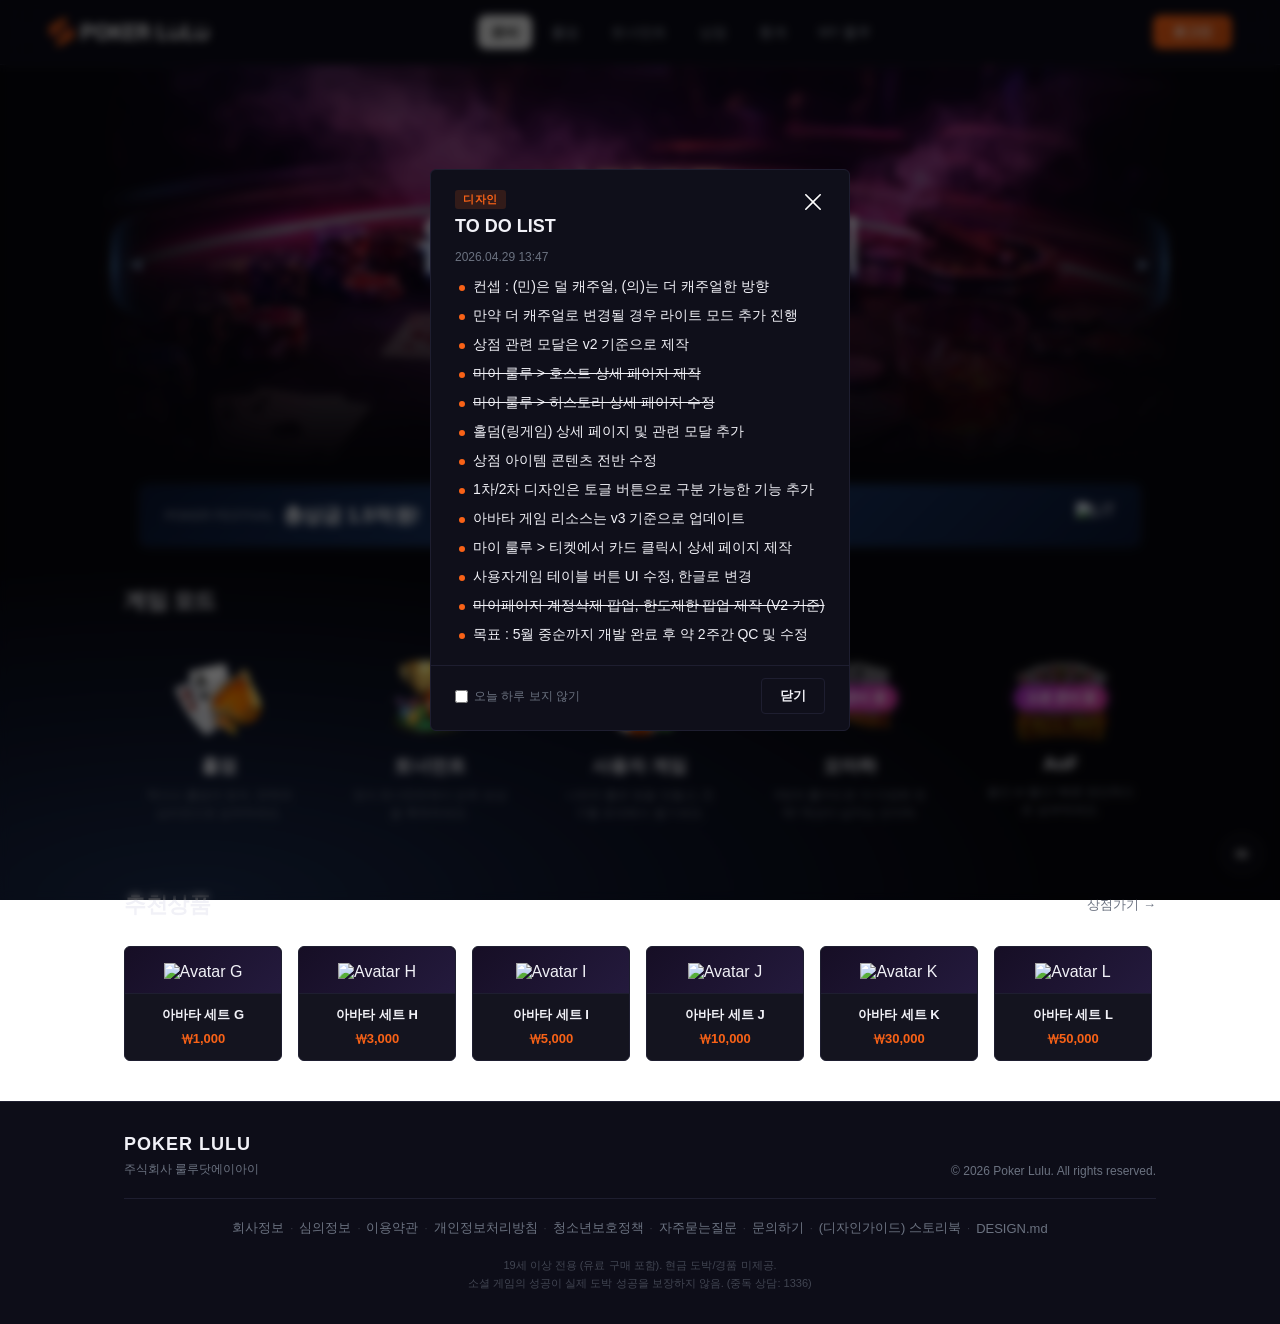
==== index.html @ 85ecb9eb "History detail page (per-tournament stats + bounty section) - New page-tn-history-detail: summary (n" ====
<!DOCTYPE html>
<html lang="ko">
<head>
<meta charset="UTF-8">
<meta name="viewport" content="width=device-width, initial-scale=1.0, maximum-scale=1.0, minimum-scale=1.0, user-scalable=no, viewport-fit=cover">
<title>POKER LULU - Play Poker with Friends</title>
<meta name="description" content="친구들과 함께하는 온라인 포커 게임 POKER LULU. 토너먼트, 링게임, 프라이빗 룸까지 다양한 포커를 즐기세요.">
<meta name="keywords" content="포커, 온라인포커, 텍사스홀덤, 토너먼트, POKER LULU, 포커룰루">
<meta property="og:type" content="website">
<meta property="og:title" content="POKER LULU - Play Poker with Friends">
<meta property="og:description" content="친구들과 함께하는 온라인 포커 게임. 토너먼트, 링게임, 프라이빗 룸까지 다양한 포커를 즐기세요.">
<meta property="og:image" content="images/og_image.png">
<meta property="og:locale" content="ko_KR">
<meta name="twitter:card" content="summary_large_image">
<meta name="twitter:title" content="POKER LULU - Play Poker with Friends">
<meta name="twitter:description" content="친구들과 함께하는 온라인 포커 게임. 토너먼트, 링게임, 프라이빗 룸까지.">
<meta name="twitter:image" content="images/og_image.png">
<link rel="icon" type="image/svg+xml" href="images/login_icon.svg">
<link rel="stylesheet" href="https://cdn.jsdelivr.net/gh/orioncactus/pretendard@v1.3.9/dist/web/variable/pretendardvariable-dynamic-subset.min.css">
<link rel="stylesheet" href="style.css?v=17">
</head>
<body>

<!-- 모바일 상태바 (샘플) -->
<div class="m-statusbar">
  <div class="m-statusbar-left">
    <span class="m-statusbar-time" id="mStatusTime">9:41</span>
    <img class="m-sb-app-icon" src="images/test_04.svg" alt="app">
  </div>
  <img class="m-dynamic-island" src="images/test_Island.png" alt="Dynamic Island">
  <div class="m-statusbar-right">
    <img class="m-sb-signal" src="images/test_03.svg" alt="signal">
    <img class="m-sb-wifi" src="images/test_01.svg" alt="wifi">
    <img class="m-sb-battery" src="images/test_02.svg" alt="battery">
  </div>
</div>

<!-- 모바일 상단 네비게이션 -->
<nav class="m-nav">
  <div class="m-nav-logo" id="mNavLogo" role="button" tabindex="0" onclick="switchPage('lobby')">
    <img src="images/logo_mobile.svg" alt="LULU" class="m-nav-logo-img">
  </div>
  <span class="m-nav-title" id="mNavTitle" style="display:none;"></span>
  <div class="m-nav-right">
    <div class="m-nav-coins" id="mNavGoldWrap" role="button" tabindex="0" onclick="switchPage('shop');setTimeout(()=>switchShopTab('recommend'),50)"><span class="m-coin-icon"><img src="images/icon_gold.png" alt="gold"></span><span id="mNavGold">0</span></div>
    <div class="m-nav-coins diamond" id="mNavDiamondWrap" role="button" tabindex="0" onclick="switchPage('shop');setTimeout(()=>switchShopTab('gems'),50)"><span class="m-coin-icon"><img src="images/icon_diamond.png" alt="diamond"></span><span id="mNavDiamond">0</span></div>
    <div class="m-nav-menu" id="mNavMenu" role="button" tabindex="0" onclick="toggleSlideMenu()"><svg width="26" height="26" viewBox="0 0 24 24" fill="currentColor"><path d="M3 6h18v2H3V6zm0 5h18v2H3v-2zm0 5h18v2H3v-2z"/></svg><span class="avatar-reddot" id="mNavAvatarDot" style="display:none;"></span></div>
    <button class="m-nav-login" id="mNavLoginBtn" onclick="switchPage('login')">로그인</button>
  </div>
</nav>

<nav class="top-nav">
  <div class="top-nav-inner">
    <div class="nav-logo" role="button" tabindex="0" onclick="switchPage('lobby')">
      <svg width="161" height="32" viewBox="0 0 161 32" fill="none" xmlns="http://www.w3.org/2000/svg" style="height:32px;width:auto;"><path d="M2.00925 16.7435C1.60916 16.9749 1.28516 17.4869 1.28516 17.8881C1.28516 18.2869 1.60425 18.794 2.00188 19.0278L7.85352 22.4149C8.25361 22.6463 8.57761 22.5084 8.57761 22.1072V12.9404L2.0117 16.741L2.00925 16.7435Z" fill="#B74325"/><path d="M17.3722 1.16677L2.00925 10.0603C1.60916 10.2917 1.28516 10.8037 1.28516 11.2049V17.888C1.28516 17.4868 1.60916 16.9748 2.00925 16.7434L8.57516 12.9403L17.3673 7.84985C17.7674 7.61846 18.0914 7.10647 18.0914 6.70523V1.47446C18.0914 1.0757 17.7699 0.937849 17.3722 1.16677Z" fill="#F96217"/><path d="M25.1074 15.2568C25.5075 15.0254 25.8315 14.5134 25.8315 14.1122C25.8315 13.7134 25.5124 13.2063 25.1148 12.9725L19.2632 9.58539C18.8631 9.35401 18.5391 9.49185 18.5391 9.89309V19.0599L25.105 15.2592L25.1074 15.2568Z" fill="#B74325"/><path d="M25.1056 15.2564L18.5397 19.0595L9.74753 24.15C9.34744 24.3813 9.02344 24.8933 9.02344 25.2946V30.5278C9.02344 30.9266 9.34498 31.0644 9.74262 30.8355L25.1032 21.942C25.5033 21.7106 25.8273 21.1986 25.8273 20.7973V14.1143C25.8273 14.5155 25.5033 15.0275 25.1032 15.2589L25.1056 15.2564Z" fill="#F96217"/><path d="M15.1258 18.4418C15.4547 18.4418 15.7615 18.3458 16.0217 18.1809C16.3457 17.9889 16.5739 17.6861 16.6918 17.3464C16.758 17.1667 16.7924 16.9723 16.7924 16.7704C16.7924 16.4775 16.7163 16.1993 16.5838 15.9606C16.2278 15.2492 15.462 14.6559 14.7723 13.9495C13.9451 13.1027 13.5622 12.3643 13.5622 12.3643C13.5622 12.3643 13.1793 13.1027 12.3521 13.9495C11.6624 14.6559 10.8966 15.2492 10.5407 15.9606C10.4081 16.2018 10.332 16.4775 10.332 16.7704C10.332 16.9723 10.3688 17.1667 10.4327 17.3464C10.5505 17.6886 10.7788 17.9889 11.1028 18.1809C11.3605 18.3458 11.6673 18.4418 11.9987 18.4418C12.5534 18.4418 13.0443 18.171 13.3487 17.7526C13.248 18.9169 12.5608 19.6135 12.5608 19.6135H14.5612C14.5612 19.6135 13.8764 18.9218 13.7733 17.76C13.7733 17.76 13.7733 17.755 13.7733 17.7526C14.0777 18.171 14.5686 18.4443 15.1233 18.4443L15.1258 18.4418Z" fill="#F96217"/><path d="M54.0332 8C56.0017 8 57.5841 8.61833 58.7803 9.85742C59.9765 11.0967 60.5742 12.6782 60.5742 14.6006H60.5762V17.3994C60.5762 19.3281 59.9811 20.9114 58.7891 22.1465C57.5971 23.3815 56.0019 24 54.0459 24C52.09 24 50.5224 23.3813 49.3408 22.1465C48.1592 20.9114 47.5684 19.3281 47.5684 17.3994V14.6006C47.5684 12.6782 48.1566 11.0967 49.334 9.85742C50.5114 8.61823 52.0647 8.00002 54.0332 8ZM124.356 18.541C124.357 19.5884 124.628 20.3607 125.171 20.8584C125.714 21.3562 126.452 21.6064 127.45 21.6064C128.448 21.6064 129.221 21.3562 129.768 20.8584C130.312 20.3607 130.586 19.5883 130.586 18.541V13.6914H133.724V18.541C133.724 20.3195 133.158 21.6756 132.022 22.6045C130.887 23.5334 129.348 23.9971 127.45 23.9971C125.553 23.9971 124.039 23.5332 122.912 22.6045C121.785 21.6756 121.221 20.3216 121.221 18.541V13.6914H124.356V18.541ZM151.16 18.541C151.16 19.5883 151.432 20.3607 151.975 20.8584C152.517 21.3561 153.256 21.6064 154.254 21.6064C155.252 21.6064 156.024 21.3562 156.571 20.8584C157.116 20.3607 157.39 19.5884 157.39 18.541V13.6914H160.527V18.541C160.527 20.3195 159.962 21.6756 158.826 22.6045C157.691 23.5333 156.151 23.9971 154.254 23.9971C152.357 23.997 150.843 23.5333 149.716 22.6045C148.589 21.6756 148.024 20.3216 148.024 18.541V13.6914H151.16V18.541ZM39.8799 8.22656C41.7065 8.22656 43.1244 8.67458 44.1348 9.57227C45.145 10.4678 45.6504 11.6762 45.6504 13.1924C45.6503 14.7085 45.1451 15.9125 44.1348 16.8018C43.1265 17.6911 41.7065 18.1367 39.8799 18.1367H36.7969V23.7764H33.6719V8.22656H39.8799ZM95.9775 8.22266C97.7747 8.22266 99.1299 8.60761 100.04 9.37598C100.95 10.1466 101.405 11.2757 101.405 12.7627C101.405 13.6333 101.178 14.3443 100.725 14.9004C100.272 15.4562 99.6059 15.9037 98.7295 16.2451V16.2764C99.65 16.5617 100.302 17.0115 100.684 17.6279C101.066 18.2444 101.255 19.032 101.255 19.9941V21.1377C101.255 21.573 101.312 22.0151 101.427 22.4629C101.54 22.9104 101.744 23.2496 102.036 23.4766V23.7764H98.8359C98.5437 23.541 98.3532 23.16 98.2676 22.6289C98.182 22.098 98.1387 21.594 98.1387 21.1172V20.0176C98.1387 19.2199 97.944 18.6112 97.5557 18.1904C97.1653 17.7699 96.5787 17.5596 95.7939 17.5596L95.7959 17.5576H92.9805V23.7725H89.8545V8.22266H95.9775ZM66.2275 14.5801H67.5869L71.7178 8.22559H75.54L70.4023 15.498L75.958 23.7754H72.1475L67.9619 17.2812H66.2275V23.7754H63.1025V8.22559H66.2275V14.5801ZM112.771 21.3818H119.709V23.7744H109.646V8.22461H112.771V21.3818ZM139.576 21.3818H146.514V23.7744H136.451V8.22461H139.576V21.3818ZM87.915 10.626H80.3896V14.5352H86.8447L86.8467 14.5332V16.9365H80.3916V21.3799H87.9385V23.7725H77.2646V8.22266H87.915V10.626ZM54.0332 10.4346C52.954 10.4346 52.1271 10.8203 51.5488 11.5889C50.9708 12.3573 50.6827 13.3547 50.6826 14.5791V17.3994C50.6826 18.6386 50.9733 19.6443 51.5557 20.417C52.136 21.1897 52.9584 21.5752 54.0439 21.5752C55.1294 21.5751 55.9667 21.1897 56.5596 20.417C57.1522 19.6443 57.4482 18.6385 57.4482 17.3994V14.5771C57.4482 13.3609 57.1479 12.3654 56.5488 11.5928C55.9497 10.8201 55.1125 10.4346 54.0332 10.4346ZM36.7969 15.7334H39.8799C40.7713 15.7334 41.4376 15.4997 41.876 15.0332C42.3143 14.5667 42.5332 13.9751 42.5332 13.2129C42.5332 12.4506 42.3143 11.8297 41.876 11.3486C41.4376 10.8675 40.7713 10.6279 39.8799 10.6279H36.7969V15.7334ZM92.9775 15.1582H95.6748C96.5662 15.1582 97.2266 14.9747 97.6504 14.6123C98.0739 14.2479 98.287 13.6898 98.2871 12.957C98.2871 12.2239 98.0862 11.6525 97.6875 11.2422C97.2888 10.8321 96.6647 10.628 95.8154 10.6279H92.9775V15.1582ZM129.347 10.8828C130.282 8.23767 133.293 8.7168 133.293 8.7168C131.798 9.04171 131.32 10.0957 131.32 10.0957C132.742 10.3866 133.218 11.7243 133.228 11.751C131.85 10.4205 129.347 10.8828 129.347 10.8828ZM156.204 10.8828C157.139 8.23767 160.15 8.7168 160.15 8.7168C158.656 9.04171 158.178 10.0957 158.178 10.0957C159.599 10.3865 160.075 11.7236 160.085 11.751C158.707 10.4205 156.204 10.8828 156.204 10.8828ZM123.774 8.64551C124.532 8.64555 125.144 9.33931 125.144 10.1953C125.143 11.0511 124.53 11.7441 123.774 11.7441C123.019 11.7441 122.405 11.0512 122.405 10.1953C122.405 9.33929 123.019 8.64551 123.774 8.64551ZM150.63 8.64551C151.386 8.64551 151.999 9.33929 151.999 10.1953C151.999 11.0512 151.385 11.7441 150.63 11.7441C149.874 11.7441 149.261 11.0511 149.261 10.1953C149.261 9.33932 149.874 8.64556 150.63 8.64551Z" fill="white" class="logo-text"/></svg>
    </div>
    <div class="nav-links">
      <a class="nav-link active" data-page="lobby" onclick="switchPage('lobby')" data-i18n="nav_lobby">로비</a>
      <a class="nav-link" data-page="holdem" onclick="switchPage('holdem')" data-i18n="nav_holdem">홀덤</a>
      <a class="nav-link" data-page="tournament" onclick="switchPage('tournament')" data-i18n="nav_tournament">토너먼트</a>
      <a class="nav-link" data-page="shop" onclick="switchPage('shop')" data-i18n="nav_shop">상점</a>
      <a class="nav-link" data-page="analytics" onclick="switchPage('analytics')" data-i18n="nav_analytics">통계</a>
      <a class="nav-link" data-page="my" onclick="switchPage('my')" data-i18n="nav_my">MY 룰루</a>
    </div>
    <div class="nav-right">
      <div class="nav-coins" style="cursor:pointer" role="button" tabindex="0" onclick="switchPage('shop');setTimeout(()=>switchShopTab('recommend'),50)"><span class="coin-icon"><img src="images/icon_gold.png" alt="gold"></span><span id="navGold">0</span></div>
      <div class="nav-coins" style="cursor:pointer;background:rgba(96,165,250,0.1);border-color:rgba(96,165,250,0.2);color:#60a5fa;" role="button" tabindex="0" onclick="switchPage('shop');setTimeout(()=>switchShopTab('gems'),50)"><span class="coin-icon"><img src="images/icon_diamond.png" alt="diamond"></span><span id="navDiamond">0</span></div>
      <select id="langSelect" onchange="changeLang(this.value)" style="display:none;padding:6px 12px;border-radius:20px;border:1px solid var(--border-color);background:var(--bg-card);color:var(--text-secondary);font-size:13px;font-weight:600;cursor:pointer;outline:none;">
        <option value="ko">한국어</option><option value="en">English</option><option value="ja">日本語</option>
      </select>
      <div id="navAvatar" class="nav-avatar" role="button" tabindex="0" onclick="switchPage('mailbox')" style="display:none;"><img src="images/avatar_o.png" alt="MY" id="navAvatarImg"><span class="avatar-reddot" id="navAvatarDot" style="display:none;"></span></div>
      <button id="navLoginBtn" class="nav-login-btn" data-i18n="nav_login" onclick="switchPage('login')">로그인</button>
    </div>
  </div>
</nav>

<div class="page-container active" id="page-lobby">
  <section class="hero-section">
    <div class="banner-carousel" id="bannerCarousel">
        <div class="carousel-arrow left" role="button" tabindex="0" onclick="prevSlide()"><img loading="lazy" src="images/btn_carousel_left.svg" alt="이전"></div>
        <div class="banner-track" id="bannerTrack">
          <div class="banner-slide active"><div class="banner-content"><div class="banner-title"><span class="glow-gold">시즌3 오픈</span><br><span class="glow-silver">올나잇 포커파티</span></div><div class="banner-sub" data-i18n="banner1_sub">친구들과 함께하는 짜릿한 올나잇 포커</div><div class="banner-badge">2026.3.1 ~ 8.31</div></div></div>
          <div class="banner-slide"><div class="banner-content"><div class="banner-title"><span class="glow-gold">주간 토너먼트</span><br><span class="glow-silver">챔피언십 대회</span></div><div class="banner-sub" data-i18n="banner2_sub">매주 열리는 토너먼트에서 최고의 실력을 증명하세요</div><div class="banner-badge">2026.4.12 ~ 7.20</div></div></div>
          <div class="banner-slide"><div class="banner-content"><div class="banner-title"><span class="glow-gold">무료 칩 지급</span><br><span class="glow-silver">일만 보너스</span></div><div class="banner-sub" data-i18n="banner3_sub">지금 가입하면 무료 칩 10,000개 즉시 지급!</div><div class="banner-badge">2026.3.15 ~ 6.15</div></div></div>
          <div class="banner-slide"><div class="banner-content"><div class="banner-title"><span class="glow-gold">친구 초대</span><br><span class="glow-silver">프라이빗 룸</span></div><div class="banner-sub" data-i18n="banner4_sub">친구를 초대하고 프라이빗 룸에서 자유롭게 즐기세요</div><div class="banner-badge">2026.2.20 ~ 9.14</div></div></div>
          <div class="banner-slide"><div class="banner-content"><div class="banner-title"><span class="glow-gold">발렌타인</span><br><span class="glow-silver">스페셜 이벤트</span></div><div class="banner-sub" data-i18n="banner5_sub">발렌타인 시즌 한정 보상과 특별 테이블 오픈!</div><div class="banner-badge">2026.2.1 ~ 6.30</div></div></div>
        </div>
        <div class="banner-particles"><span></span><span></span><span></span><span></span><span></span><span></span><span></span><span></span><span></span><span></span><span></span><span></span></div>
        <div class="banner-dots" id="bannerDots"></div>
        <div class="carousel-arrow right" role="button" tabindex="0" onclick="nextSlide()"><img loading="lazy" src="images/btn_carousel_left.svg" alt="다음"></div>
      </div>
  </section>
  <div class="content-wrapper">
    <section class="quick-banner" onclick="window.open('https://event.pokerlulu.com/','_blank')" style="cursor:pointer">
      <div class="quick-banner-inner">
        <div class="quick-banner-left">
          <div class="quick-banner-top">POKER FESTIVAL</div>
          <div class="quick-banner-bottom">총상금 1.5억원!</div>
        </div>
        <div class="quick-banner-logo"><img loading="lazy" src="images/banner_logo2.svg" alt="LIT"></div>
      </div>
    </section>
    <section>
      <div class="section-header"><h2 class="section-title" data-i18n="lobby_game_modes">게임 모드</h2></div>
      <div class="game-modes">
        <div class="game-card" role="button" tabindex="0" onclick="switchPage('holdem')"><div class="game-card-visual"><div class="card-visual-glow"></div><div class="card-visual-icon"><img loading="lazy" src="images/game_holdem.png" alt="홀덤"></div></div><div class="game-card-info"><div class="game-card-name" data-i18n="game_holdem">홀덤</div><div class="game-card-desc">텍사스 홀덤의 정석. 전략과 심리전으로 승부하세요.</div></div></div>
        <div class="game-card" role="button" tabindex="0" onclick="enterGame('tournament')"><div class="game-card-visual"><div class="card-visual-glow"></div><div class="card-visual-icon"><img loading="lazy" src="images/game_tournament.png" alt="토너먼트"></div></div><div class="game-card-info"><div class="game-card-name" data-i18n="game_tournament">토너먼트</div><div class="game-card-desc">정식 토너먼트에서 순위 보상을 획득하세요.</div></div></div>
        <div class="game-card" role="button" tabindex="0" onclick="enterGame('game-setup')"><div class="game-card-visual"><div class="card-visual-glow"></div><div class="card-visual-icon"><img loading="lazy" src="images/game_custom.png" alt="사용자 게임"></div></div><div class="game-card-info"><div class="game-card-name" data-i18n="game_custom">사용자 게임</div><div class="game-card-desc">나만의 룰로 방을 만들고, 친구를 초대해서 즐기세요.</div></div></div>
        <div class="game-card" role="button" tabindex="0" onclick="alert('오픈 준비 중입니다')"><div class="game-card-visual"><div class="card-visual-glow"></div><div class="card-visual-icon"><img loading="lazy" src="images/game_72.png" alt="오마하" style="opacity:0.4"></div><span class="coming-badge">오픈<span style="letter-spacing:-0.075em"> </span>준비<span style="letter-spacing:-0.075em"> </span>중</span></div><div class="game-card-info"><div class="game-card-name">오마하</div><div class="game-card-desc">4장의 홀카드로 더 다양한 전략! 액션이 넘치는 오마하.</div></div></div>
        <div class="game-card" role="button" tabindex="0" onclick="alert('오픈 준비 중입니다')"><div class="game-card-visual"><div class="card-visual-glow"></div><div class="card-visual-icon"><img loading="lazy" src="images/game_poker.png" alt="AoF" style="opacity:0.4"></div><span class="coming-badge">오픈<span style="letter-spacing:-0.075em"> </span>준비<span style="letter-spacing:-0.075em"> </span>중</span></div><div class="game-card-info"><div class="game-card-name" data-i18n="game_7poker">AoF</div><div class="game-card-desc">올인 or 폴드! 빠른 판단력으로 승부하세요.</div></div></div>
      </div>
      <!-- 모바일 게임 모드 그리드 -->
      <div class="m-game-grid">
        <div class="m-game-item" role="button" tabindex="0" onclick="switchPage('holdem')"><div class="m-game-icon"><img loading="lazy" src="images/game_holdem.png" alt="홀덤"></div><span class="m-game-name">홀덤</span></div>
        <div class="m-game-item" role="button" tabindex="0" onclick="enterGame('tournament')"><div class="m-game-icon"><img loading="lazy" src="images/game_tournament.png" alt="토너먼트"></div><span class="m-game-name">토너먼트</span></div>
        <div class="m-game-item" role="button" tabindex="0" onclick="enterGame('game-setup')"><div class="m-game-icon"><img loading="lazy" src="images/game_custom.png" alt="사용자 게임"></div><span class="m-game-name">사용자 게임</span></div>
        <div class="m-game-item" role="button" tabindex="0" onclick="alert('오픈 준비 중입니다')"><div class="m-game-icon"><img loading="lazy" src="images/game_72.png" alt="오마하" style="opacity:0.4"><span class="coming-badge">오픈<span style="letter-spacing:-0.075em"> </span>준비<span style="letter-spacing:-0.075em"> </span>중</span></div><span class="m-game-name">오마하</span></div>
        <div class="m-game-item" role="button" tabindex="0" onclick="alert('오픈 준비 중입니다')"><div class="m-game-icon"><img loading="lazy" src="images/game_poker.png" alt="AoF" style="opacity:0.4"><span class="coming-badge">오픈<span style="letter-spacing:-0.075em"> </span>준비<span style="letter-spacing:-0.075em"> </span>중</span></div><span class="m-game-name">AoF</span></div>
      </div>
    </section>
    <section class="live-tables" id="lobbyLiveTables">
      <div class="section-header"><h2 class="section-title" data-i18n="lobby_live_tables">나의 게임</h2></div>
      <div class="tables-grid">
        <div class="table-card"><div class="table-header"><span class="table-name">홀덤</span><span class="table-live"><span class="table-live-dot"></span> LIVE</span></div><div class="table-meta"><div class="table-meta-row"><span class="table-meta-label">블라인드</span><span class="table-meta-value">100/200</span></div><div class="table-meta-row"><span class="table-meta-label">플레이어</span><span class="table-meta-value">5/6</span></div><div class="table-meta-row"><span class="table-meta-label">스택</span><span class="table-meta-value"><img loading="lazy" src="images/icon_gold.png" class="currency-icon" alt="gold"> 32,450</span></div></div><button class="table-join-btn" onclick="enterLiveTable(5)">입장하기</button></div>
        <div class="table-card"><div class="table-header"><span class="table-name">오징어</span><span class="table-live"><span class="table-live-dot"></span> LIVE</span></div><div class="table-meta"><div class="table-meta-row"><span class="table-meta-label">블라인드</span><span class="table-meta-value">100/200</span></div><div class="table-meta-row"><span class="table-meta-label">플레이어</span><span class="table-meta-value">4/6</span></div><div class="table-meta-row"><span class="table-meta-label">스택</span><span class="table-meta-value"><img loading="lazy" src="images/icon_gold.png" class="currency-icon" alt="gold"> 8,200</span></div></div><button class="table-join-btn" onclick="enterLiveTable(4)">입장하기</button></div>
        <div class="table-card"><div class="table-header"><span class="table-name">토너먼트</span><span class="table-live"><span class="table-live-dot"></span> LIVE</span></div><div class="table-meta"><div class="table-meta-row"><span class="table-meta-label">타이틀</span><span class="table-meta-value">주말 챔피언십</span></div><div class="table-meta-row"><span class="table-meta-label">순위</span><span class="table-meta-value">12위 / 48명</span></div><div class="table-meta-row"><span class="table-meta-label">블라인드</span><span class="table-meta-value">400/800</span></div></div><button class="table-join-btn" onclick="enterLiveTable(12)">입장하기</button></div>
        <div class="table-card"><div class="table-header"><span class="table-name">토너먼트</span><span class="table-open"><span class="table-open-dot"></span> OPEN</span></div><div class="table-meta"><div class="table-meta-row"><span class="table-meta-label">타이틀</span><span class="table-meta-value">주말 프리롤</span></div><div class="table-meta-row"><span class="table-meta-label">시작</span><span class="table-meta-value">2시간 30분 후</span></div><div class="table-meta-row"><span class="table-meta-label">참가</span><span class="table-meta-value">128명</span></div></div><button class="table-join-btn" onclick="enterLiveTable(0)">입장하기</button></div>
      </div>
    </section>
    <section class="lobby-recommend">
      <div class="section-header"><h2 class="section-title">추천상품</h2><span class="section-more" role="button" tabindex="0" onclick="switchPage('shop');setTimeout(()=>switchShopTab('avatar'),50)" style="cursor:pointer">상점가기 →</span></div>
      <div class="lobby-carousel-wrap">
        <div class="lobby-carousel" id="lobbyCarousel">
          <div class="lobby-carousel-item" onclick="switchPage('shop');setTimeout(()=>switchShopTab('avatar'),50)">
            <div class="lobby-carousel-img"><img loading="lazy" src="images/shop_g.png" alt="Avatar G"></div>
            <div class="lobby-carousel-name" data-i18n="avatar_g_name">아바타 세트 G</div>
            <div class="lobby-carousel-price">₩1,000</div>
          </div>
          <div class="lobby-carousel-item" onclick="switchPage('shop');setTimeout(()=>switchShopTab('avatar'),50)">
            <div class="lobby-carousel-img"><img loading="lazy" src="images/shop_h.png" alt="Avatar H"></div>
            <div class="lobby-carousel-name" data-i18n="avatar_h_name">아바타 세트 H</div>
            <div class="lobby-carousel-price">₩3,000</div>
          </div>
          <div class="lobby-carousel-item" onclick="switchPage('shop');setTimeout(()=>switchShopTab('avatar'),50)">
            <div class="lobby-carousel-img"><img loading="lazy" src="images/shop_i.png" alt="Avatar I"></div>
            <div class="lobby-carousel-name" data-i18n="avatar_i_name">아바타 세트 I</div>
            <div class="lobby-carousel-price">₩5,000</div>
          </div>
          <div class="lobby-carousel-item" onclick="switchPage('shop');setTimeout(()=>switchShopTab('avatar'),50)">
            <div class="lobby-carousel-img"><img loading="lazy" src="images/shop_j.png" alt="Avatar J"></div>
            <div class="lobby-carousel-name" data-i18n="avatar_j_name">아바타 세트 J</div>
            <div class="lobby-carousel-price">₩10,000</div>
          </div>
          <div class="lobby-carousel-item" onclick="switchPage('shop');setTimeout(()=>switchShopTab('avatar'),50)">
            <div class="lobby-carousel-img"><img loading="lazy" src="images/shop_k.png" alt="Avatar K"></div>
            <div class="lobby-carousel-name" data-i18n="avatar_k_name">아바타 세트 K</div>
            <div class="lobby-carousel-price">₩30,000</div>
          </div>
          <div class="lobby-carousel-item" onclick="switchPage('shop');setTimeout(()=>switchShopTab('avatar'),50)">
            <div class="lobby-carousel-img"><img loading="lazy" src="images/shop_l.png" alt="Avatar L"></div>
            <div class="lobby-carousel-name" data-i18n="avatar_l_name">아바타 세트 L</div>
            <div class="lobby-carousel-price">₩50,000</div>
          </div>
        </div>
        <div class="lobby-carousel-dots" id="lobbyCarouselDots"></div>
      </div>
    </section>

    <section class="stats-section" id="lobbyStats">
      <div class="section-header"><h2 class="section-title" data-i18n="lobby_my_stats">내 통계 요약</h2><span class="section-more" role="button" tabindex="0" onclick="switchPage('analytics')" data-i18n="lobby_detail">자세히 →</span></div>
      <div class="stats-grid">
        <div class="stat-card" role="button" tabindex="0" onclick="switchPage('analytics')" style="cursor:pointer"><div class="stat-icon"><img loading="lazy" src="images/stat_games.png" alt="games"></div><div class="stat-info"><div class="stat-value">128</div><div class="stat-label" data-i18n="stat_total_games">참가 경기 수</div></div></div>
        <div class="stat-card" role="button" tabindex="0" onclick="switchPage('analytics')" style="cursor:pointer"><div class="stat-icon"><img loading="lazy" src="images/stat_profit.png" alt="profit"></div><div class="stat-info"><div class="stat-value" style="color:var(--accent-gold)">52.4K</div><div class="stat-label" data-i18n="stat_total_profit">총 상금</div></div></div>
        <div class="stat-card" role="button" tabindex="0" onclick="switchPage('analytics')" style="cursor:pointer"><div class="stat-icon"><img loading="lazy" src="images/stat_streak.png" alt="streak"></div><div class="stat-info"><div class="stat-value" style="color:var(--accent-pink)">8.2K</div><div class="stat-label" data-i18n="stat_best_streak">최대 단일 상금</div></div></div>
        <div class="stat-card" role="button" tabindex="0" onclick="switchPage('analytics')" style="cursor:pointer"><div class="stat-icon"><img loading="lazy" src="images/stat_winrate.png" alt="winrate"></div><div class="stat-info"><div class="stat-value">23</div><div class="stat-label" data-i18n="stat_winrate">1위 횟수</div></div></div>
      </div>
    </section>

    <!-- Mobile Footer -->
    <div class="m-footer">
      <div class="m-footer-toggle" role="button" tabindex="0" onclick="var f=this.parentElement;f.classList.toggle('open');if(f.classList.contains('open'))setTimeout(()=>this.scrollIntoView({behavior:'smooth',block:'start'}),350)">
        <span data-i18n="m_footer_legal">법적고지</span>
        <svg class="m-footer-arrow" width="12" height="12" viewBox="0 0 24 24" fill="none" stroke="currentColor" stroke-width="2" stroke-linecap="round" stroke-linejoin="round"><polyline points="6 9 12 15 18 9"/></svg>
      </div>
      <div class="m-footer-content">
        <div class="m-footer-links">
          <a class="m-footer-link" onclick="switchPage('company')" data-i18n="footer_company">회사정보</a>
          <span class="m-footer-sep">·</span>
          <a class="m-footer-link" onclick="switchPage('rating')" data-i18n="footer_rating">심의정보</a>
          <span class="m-footer-sep">·</span>
          <a class="m-footer-link" onclick="switchPage('terms')" data-i18n="footer_terms">이용약관</a>
          <span class="m-footer-sep">·</span>
          <a class="m-footer-link" onclick="switchPage('privacy')" data-i18n="footer_privacy">개인정보처리방침</a>
          <span class="m-footer-sep">·</span>
          <a class="m-footer-link" onclick="switchPage('youth')" data-i18n="footer_youth">청소년보호정책</a>
          <span class="m-footer-sep">·</span>
          <a class="m-footer-link" onclick="switchPage('faq')" data-i18n="footer_support">자주묻는질문</a>
          <span class="m-footer-sep">·</span>
          <a class="m-footer-link" onclick="switchPage('contact')" data-i18n="footer_contact">문의하기</a>
        </div>
        <div class="m-footer-notice">19세 이상 전용 (유료 구매 포함). 현금 도박/경품 미제공.<br>소셜 게임의 성공이 실제 도박 성공을 보장하지 않음. (중독 상담: 1336)</div>
        <div class="m-footer-copy">© 2026 Poker Lulu. All rights reserved.</div>
      </div>
    </div>

  </div>
</div>

<div class="page-container" id="page-analytics">
  <div class="content-wrapper">
    <div class="analytics-hero"><h2 data-i18n="analytics_title">통계</h2><!-- <p data-i18n="analytics_desc">게임 기록과 성과를 한눈에 확인하세요</p> --></div>
    <div class="date-range-fields analytics-date-range">
      <div class="date-range-box" id="dateRangeBox" onclick="toggleCalendar(event)">
        <input type="text" class="login-input" id="dateRangeText" readonly value="2026.03.17 ~ 2026.03.24">
        <svg class="input-calendar-icon" width="18" height="18" viewBox="0 0 24 24" fill="none" stroke="currentColor" stroke-width="2" stroke-linecap="round" stroke-linejoin="round"><rect x="3" y="4" width="18" height="18" rx="2" ry="2"/><line x1="16" y1="2" x2="16" y2="6"/><line x1="8" y1="2" x2="8" y2="6"/><line x1="3" y1="10" x2="21" y2="10"/></svg>
      </div>
      <div class="cal-popup" id="calPopup">
        <div class="cal-header">
          <button class="cal-nav" onclick="calNav(-1)">&lt;</button>
          <span class="cal-month" id="calMonth"></span>
          <button class="cal-nav" onclick="calNav(1)">&gt;</button>
        </div>
        <div class="cal-weekdays"><span>일</span><span>월</span><span>화</span><span>수</span><span>목</span><span>금</span><span>토</span></div>
        <div class="cal-days" id="calDays"></div>
        <div class="cal-footer">
          <span class="cal-selection" id="calSelection"></span>
          <button class="cal-confirm" onclick="calConfirm()">확인</button>
        </div>
      </div>
      <button class="date-range-btn" onclick="searchDateRange()" data-i18n="date_range_btn">조회</button>
    </div>
    <div class="chart-container" style="margin-bottom:24px">
      <div class="chart-title" data-i18n="analytics_summary">내 통계 요약</div>
    <div class="stats-grid stats-grid-detail">
      <div class="stat-card stat-card-static" style="background:rgba(255,255,255,0.05)"><div class="stat-info"><div class="stat-value">1,247</div><div class="stat-label" data-i18n="stat_total_hands">총 플레이 핸드</div></div></div>
      <div class="stat-card stat-card-static" style="background:rgba(255,255,255,0.05)"><div class="stat-info"><div class="stat-value">32.4%</div><div class="stat-label" data-i18n="stat_winrate_pct">승률</div></div></div>
      <div class="stat-card stat-card-static" style="background:rgba(255,255,255,0.05)"><div class="stat-info"><div class="stat-value" style="color:var(--color-sys-process)">+5,678억</div><div class="stat-label" data-i18n="stat_profit">총 수익</div></div></div>
      <div class="stat-card stat-card-static" style="background:rgba(255,255,255,0.05)"><div class="stat-info"><div class="stat-value">45,200</div><div class="stat-label" data-i18n="stat_best_pot">최고 획득 팟</div></div></div>
      <div class="stat-card stat-card-static stat-card-mobile-hide" style="background:rgba(255,255,255,0.05)"><div class="stat-info"><div class="stat-value" style="color:var(--color-sys-process)">+8.2</div><div class="stat-label" data-i18n="stat_bb_100">bb/100</div></div></div>
      <div class="stat-card stat-card-static stat-card-mobile-hide" style="background:rgba(255,255,255,0.05)"><div class="stat-info"><div class="stat-value">24.6%</div><div class="stat-label" data-i18n="stat_vpip">VPIP</div></div></div>
      <div class="stat-card stat-card-static stat-card-mobile-hide" style="background:rgba(255,255,255,0.05)"><div class="stat-info"><div class="stat-value">18.3%</div><div class="stat-label" data-i18n="stat_pfr">PFR</div></div></div>
    </div></div>
    <div class="chart-container" style="margin-bottom:40px">
      <div class="chart-title">홀카드별 수익</div>
      <div class="holecard-legend">
        <span class="holecard-legend-item"><span class="holecard-legend-dot" style="background:var(--color-sys-process)"></span>Money Won</span>
        <span class="holecard-legend-item"><span class="holecard-legend-dot" style="background:var(--color-text-muted)"></span>Break Even</span>
        <span class="holecard-legend-item"><span class="holecard-legend-dot" style="background:var(--color-sys-error)"></span>Money Lost</span>
      </div>
      <div class="holecard-grid" id="holecardGrid"></div>
    </div>
  </div>
</div>

<div class="page-container" id="page-shop">
  <div class="content-wrapper">
    <div class="shop-hero"><h2 data-i18n="shop_title">상점</h2><!-- <p data-i18n="shop_desc">칩, 아이템, 스킨을 구매하세요</p> --></div>

    <!-- 상점 탭 메뉴 -->
    <div class="shop-tabs">
      <button class="shop-tab active" data-shop-tab="recommend" onclick="switchShopTab('recommend')" data-i18n="shop_tab_recommend">추천 상품</button>
      <button class="shop-tab" data-shop-tab="gems" onclick="switchShopTab('gems')" data-i18n="shop_tab_gems">보석</button>
      <button class="shop-tab" data-shop-tab="avatar" onclick="switchShopTab('avatar')" data-i18n="shop_tab_avatar">아바타</button>
      <button class="shop-tab" data-shop-tab="items" onclick="switchShopTab('items')" data-i18n="shop_tab_items">아이템</button>
    </div>

    <!-- 추천 상품 탭 -->
    <div class="shop-tab-content active" id="shop-recommend">
      <div class="pkg-grid">

        <div class="pkg-card pkg-tier-a">
          <div class="pkg-image"><img loading="lazy" src="images/shop_a.png" alt="Package A"></div>
          <div class="pkg-body">
            <div class="pkg-name" data-i18n="pkg_a_name">스타터 패키지 A</div>
            <ul class="pkg-contents">
              <li><span class="pkg-icon"><img loading="lazy" src="images/shop_avatar.png" alt="avatar"></span><span data-i18n="pkg_a_item1">아바타 A (15일)</span></li>
              <li><span class="pkg-icon"><img loading="lazy" src="images/icon_gold.png" alt="gold"></span><span data-i18n="pkg_a_item2">5억 골드</span></li>
            </ul>
            <div class="pkg-bottom">
              <div class="pkg-price">₩1,000</div>
              <button class="pkg-buy-btn" data-i18n="shop_buy">구매하기</button>
            </div>
          </div>
        </div>

        <div class="pkg-card pkg-tier-b">
          <div class="pkg-image"><img loading="lazy" src="images/shop_b.png" alt="Package B"></div>
          <div class="pkg-body">
            <div class="pkg-name" data-i18n="pkg_b_name">스타터 패키지 B</div>
            <ul class="pkg-contents">
              <li><span class="pkg-icon"><img loading="lazy" src="images/shop_avatar.png" alt="avatar"></span><span data-i18n="pkg_b_item1">아바타 B (15일)</span></li>
              <li><span class="pkg-icon"><img loading="lazy" src="images/icon_gold.png" alt="gold"></span><span data-i18n="pkg_b_item2">15억 골드</span></li>
            </ul>
            <div class="pkg-bottom">
              <div class="pkg-price">₩3,000</div>
              <button class="pkg-buy-btn" data-i18n="shop_buy">구매하기</button>
            </div>
          </div>
        </div>

        <div class="pkg-card pkg-tier-c">
          <div class="pkg-image"><img loading="lazy" src="images/shop_c.png" alt="Package C"></div>
          <div class="pkg-body">
            <div class="pkg-name" data-i18n="pkg_c_name">스타터 패키지 C</div>
            <ul class="pkg-contents">
              <li><span class="pkg-icon"><img loading="lazy" src="images/shop_avatar.png" alt="avatar"></span><span data-i18n="pkg_c_item1">아바타 C (15일)</span></li>
              <li><span class="pkg-icon"><img loading="lazy" src="images/shop_ticket.png" alt="ticket"></span><span data-i18n="pkg_c_item2">바이인 티켓 10억</span></li>
              <li><span class="pkg-icon"><img loading="lazy" src="images/icon_gold.png" alt="gold"></span><span data-i18n="pkg_c_item3">15억 골드</span></li>
            </ul>
            <div class="pkg-bottom">
              <div class="pkg-price">₩5,000</div>
              <button class="pkg-buy-btn" data-i18n="shop_buy">구매하기</button>
            </div>
          </div>
        </div>

        <div class="pkg-card pkg-tier-d">
          <div class="pkg-image"><img loading="lazy" src="images/shop_d.png" alt="Package D"></div>
          <div class="pkg-body">
            <div class="pkg-name" data-i18n="pkg_d_name">스타터 패키지 D</div>
            <ul class="pkg-contents">
              <li><span class="pkg-icon"><img loading="lazy" src="images/shop_avatar.png" alt="avatar"></span><span data-i18n="pkg_d_item1">아바타 D (15일)</span></li>
              <li><span class="pkg-icon"><img loading="lazy" src="images/shop_ticket.png" alt="ticket"></span><span data-i18n="pkg_d_item2">바이인 티켓 20억</span></li>
              <li><span class="pkg-icon"><img loading="lazy" src="images/icon_gold.png" alt="gold"></span><span data-i18n="pkg_d_item3">30억 골드</span></li>
            </ul>
            <div class="pkg-bottom">
              <div class="pkg-price">₩10,000</div>
              <button class="pkg-buy-btn" data-i18n="shop_buy">구매하기</button>
            </div>
          </div>
        </div>

        <div class="pkg-card pkg-tier-e">
          <div class="pkg-image"><img loading="lazy" src="images/shop_e.png" alt="Package E"></div>
          <div class="pkg-body">
            <div class="pkg-name"><span data-i18n="pkg_e_name">스타터 패키지 E</span> <span class="shop-item-tag hot">HOT</span></div>
            <ul class="pkg-contents">
              <li><span class="pkg-icon"><img loading="lazy" src="images/shop_avatar.png" alt="avatar"></span><span data-i18n="pkg_e_item1">아바타 E (15일)</span></li>
              <li><span class="pkg-icon"><img loading="lazy" src="images/shop_ticket.png" alt="ticket"></span><span data-i18n="pkg_e_item2">바이인 티켓 60억</span></li>
              <li><span class="pkg-icon"><img loading="lazy" src="images/icon_gold.png" alt="gold"></span><span data-i18n="pkg_e_item3">90억 골드</span></li>
            </ul>
            <div class="pkg-bottom">
              <div class="pkg-price">₩30,000</div>
              <button class="pkg-buy-btn" data-i18n="shop_buy">구매하기</button>
            </div>
          </div>
        </div>

        <div class="pkg-card pkg-tier-f">
          <div class="pkg-image"><img loading="lazy" src="images/shop_f.png" alt="Package F"></div>
          <div class="pkg-body">
            <div class="pkg-name"><span data-i18n="pkg_f_name">스타터 패키지 F</span> <span class="shop-item-tag vip">BEST</span></div>
            <ul class="pkg-contents">
              <li><span class="pkg-icon"><img loading="lazy" src="images/shop_avatar.png" alt="avatar"></span><span data-i18n="pkg_f_item1">아바타 F (15일)</span></li>
              <li><span class="pkg-icon"><img loading="lazy" src="images/shop_ticket.png" alt="ticket"></span><span data-i18n="pkg_f_item2">바이인 티켓 100억</span></li>
              <li><span class="pkg-icon"><img loading="lazy" src="images/icon_gold.png" alt="gold"></span><span data-i18n="pkg_f_item3">150억 골드</span></li>
            </ul>
            <div class="pkg-bottom">
              <div class="pkg-price">₩50,000</div>
              <button class="pkg-buy-btn" data-i18n="shop_buy">구매하기</button>
            </div>
          </div>
        </div>

      </div>
    </div>

    <!-- 보석 탭 -->
    <div class="shop-tab-content" id="shop-gems">
      <div class="pkg-grid gem-grid">

        <div class="pkg-card gem-tier-1">
          <div class="pkg-image"><img loading="lazy" src="images/gem_1.png" alt="Gem 1"></div>
          <div class="pkg-body">
            <div class="pkg-name" data-i18n="gem_1_name">보석 10개</div>
            <ul class="pkg-contents">
              <li><span class="pkg-icon"><img loading="lazy" src="images/icon_diamond.png" alt="diamond"></span><span data-i18n="gem_1_item1">보석 10개</span></li>
            </ul>
            <div class="pkg-bottom">
              <div class="pkg-price">₩1,000</div>
              <button class="pkg-buy-btn" data-i18n="shop_buy">구매하기</button>
            </div>
          </div>
        </div>

        <div class="pkg-card gem-tier-2">
          <div class="pkg-image"><img loading="lazy" src="images/gem_2.png" alt="Gem 2"></div>
          <div class="pkg-body">
            <div class="pkg-name" data-i18n="gem_2_name">보석 30개</div>
            <ul class="pkg-contents">
              <li><span class="pkg-icon"><img loading="lazy" src="images/icon_diamond.png" alt="diamond"></span><span data-i18n="gem_2_item1">보석 30개</span></li>
              <li><span class="pkg-icon"><img loading="lazy" src="images/icon_diamond.png" alt="diamond"></span><span data-i18n="gem_2_item2">보너스 보석 +2개</span></li>
            </ul>
            <div class="pkg-bottom">
              <div class="pkg-price">₩3,000</div>
              <button class="pkg-buy-btn" data-i18n="shop_buy">구매하기</button>
            </div>
          </div>
        </div>

        <div class="pkg-card gem-tier-3">
          <div class="pkg-image"><img loading="lazy" src="images/gem_3.png" alt="Gem 3"></div>
          <div class="pkg-body">
            <div class="pkg-name" data-i18n="gem_3_name">보석 50개</div>
            <ul class="pkg-contents">
              <li><span class="pkg-icon"><img loading="lazy" src="images/icon_diamond.png" alt="diamond"></span><span data-i18n="gem_3_item1">보석 50개</span></li>
              <li><span class="pkg-icon"><img loading="lazy" src="images/icon_diamond.png" alt="diamond"></span><span data-i18n="gem_3_item2">보너스 보석 +5개</span></li>
            </ul>
            <div class="pkg-bottom">
              <div class="pkg-price">₩5,000</div>
              <button class="pkg-buy-btn" data-i18n="shop_buy">구매하기</button>
            </div>
          </div>
        </div>

        <div class="pkg-card gem-tier-4">
          <div class="pkg-image"><img loading="lazy" src="images/gem_4.png" alt="Gem 4"></div>
          <div class="pkg-body">
            <div class="pkg-name" data-i18n="gem_4_name">보석 100개</div>
            <ul class="pkg-contents">
              <li><span class="pkg-icon"><img loading="lazy" src="images/icon_diamond.png" alt="diamond"></span><span data-i18n="gem_4_item1">보석 100개</span></li>
              <li><span class="pkg-icon"><img loading="lazy" src="images/icon_diamond.png" alt="diamond"></span><span data-i18n="gem_4_item2">보너스 보석 +15개</span></li>
            </ul>
            <div class="pkg-bottom">
              <div class="pkg-price">₩10,000</div>
              <button class="pkg-buy-btn" data-i18n="shop_buy">구매하기</button>
            </div>
          </div>
        </div>

        <div class="pkg-card gem-tier-5">
          <div class="pkg-image"><img loading="lazy" src="images/gem_5.png" alt="Gem 5"></div>
          <div class="pkg-body">
            <div class="pkg-name"><span data-i18n="gem_5_name">보석 300개</span> <span class="shop-item-tag sale">+20%</span></div>
            <ul class="pkg-contents">
              <li><span class="pkg-icon"><img loading="lazy" src="images/icon_diamond.png" alt="diamond"></span><span data-i18n="gem_5_item1">보석 300개</span></li>
              <li><span class="pkg-icon"><img loading="lazy" src="images/icon_diamond.png" alt="diamond"></span><span data-i18n="gem_5_item2">보너스 보석 +60개</span></li>
              <li><span class="pkg-icon"><img loading="lazy" src="images/icon_gold.png" alt="gold"></span><span data-i18n="gem_5_item3">5억 골드</span></li>
            </ul>
            <div class="pkg-bottom">
              <div class="pkg-price">₩30,000</div>
              <button class="pkg-buy-btn" data-i18n="shop_buy">구매하기</button>
            </div>
          </div>
        </div>

        <div class="pkg-card gem-tier-6">
          <div class="pkg-image"><img loading="lazy" src="images/gem_6.png" alt="Gem 6"></div>
          <div class="pkg-body">
            <div class="pkg-name"><span data-i18n="gem_6_name">보석 500개</span> <span class="shop-item-tag sale">+25%</span></div>
            <ul class="pkg-contents">
              <li><span class="pkg-icon"><img loading="lazy" src="images/icon_diamond.png" alt="diamond"></span><span data-i18n="gem_6_item1">보석 500개</span></li>
              <li><span class="pkg-icon"><img loading="lazy" src="images/icon_diamond.png" alt="diamond"></span><span data-i18n="gem_6_item2">보너스 보석 +125개</span></li>
              <li><span class="pkg-icon"><img loading="lazy" src="images/icon_gold.png" alt="gold"></span><span data-i18n="gem_6_item3">10억 골드</span></li>
            </ul>
            <div class="pkg-bottom">
              <div class="pkg-price">₩50,000</div>
              <button class="pkg-buy-btn" data-i18n="shop_buy">구매하기</button>
            </div>
          </div>
        </div>

        <div class="pkg-card gem-tier-7">
          <div class="pkg-image"><img loading="lazy" src="images/gem_7.png" alt="Gem 7"></div>
          <div class="pkg-body">
            <div class="pkg-name"><span data-i18n="gem_7_name">보석 1,000개</span> <span class="shop-item-tag hot">HOT</span></div>
            <ul class="pkg-contents">
              <li><span class="pkg-icon"><img loading="lazy" src="images/icon_diamond.png" alt="diamond"></span><span data-i18n="gem_7_item1">보석 1,000개</span></li>
              <li><span class="pkg-icon"><img loading="lazy" src="images/icon_diamond.png" alt="diamond"></span><span data-i18n="gem_7_item2">보너스 보석 +300개</span></li>
              <li><span class="pkg-icon"><img loading="lazy" src="images/icon_gold.png" alt="gold"></span><span data-i18n="gem_7_item3">30억 골드</span></li>
              <li><span class="pkg-icon"><img loading="lazy" src="images/shop_ticket.png" alt="ticket"></span><span data-i18n="gem_7_item4">바이인 티켓 10억</span></li>
            </ul>
            <div class="pkg-bottom">
              <div class="pkg-price">₩100,000</div>
              <button class="pkg-buy-btn" data-i18n="shop_buy">구매하기</button>
            </div>
          </div>
        </div>

        <div class="pkg-card gem-tier-8">
          <div class="pkg-image"><img loading="lazy" src="images/gem_8.png" alt="Gem 8"></div>
          <div class="pkg-body">
            <div class="pkg-name"><span data-i18n="gem_8_name">보석 3,000개</span> <span class="shop-item-tag hot">BEST</span></div>
            <ul class="pkg-contents">
              <li><span class="pkg-icon"><img loading="lazy" src="images/icon_diamond.png" alt="diamond"></span><span data-i18n="gem_8_item1">보석 3,000개</span></li>
              <li><span class="pkg-icon"><img loading="lazy" src="images/icon_diamond.png" alt="diamond"></span><span data-i18n="gem_8_item2">보너스 보석 +1,000개</span></li>
              <li><span class="pkg-icon"><img loading="lazy" src="images/icon_gold.png" alt="gold"></span><span data-i18n="gem_8_item3">100억 골드</span></li>
              <li><span class="pkg-icon"><img loading="lazy" src="images/shop_ticket.png" alt="ticket"></span><span data-i18n="gem_8_item4">바이인 티켓 30억</span></li>
            </ul>
            <div class="pkg-bottom">
              <div class="pkg-price">₩300,000</div>
              <button class="pkg-buy-btn" data-i18n="shop_buy">구매하기</button>
            </div>
          </div>
        </div>

        <div class="pkg-card gem-tier-9">
          <div class="pkg-image"><img loading="lazy" src="images/gem_9.png" alt="Gem 9"></div>
          <div class="pkg-body">
            <div class="pkg-name"><span data-i18n="gem_9_name">보석 5,000개</span> <span class="shop-item-tag vip">PREMIUM</span></div>
            <ul class="pkg-contents">
              <li><span class="pkg-icon"><img loading="lazy" src="images/icon_diamond.png" alt="diamond"></span><span data-i18n="gem_9_item1">보석 5,000개</span></li>
              <li><span class="pkg-icon"><img loading="lazy" src="images/icon_diamond.png" alt="diamond"></span><span data-i18n="gem_9_item2">보너스 보석 +2,000개</span></li>
              <li><span class="pkg-icon"><img loading="lazy" src="images/icon_gold.png" alt="gold"></span><span data-i18n="gem_9_item3">200억 골드</span></li>
              <li><span class="pkg-icon"><img loading="lazy" src="images/shop_ticket.png" alt="ticket"></span><span data-i18n="gem_9_item4">바이인 티켓 50억</span></li>
              <li><span class="pkg-icon"><img loading="lazy" src="images/shop_avatar.png" alt="avatar"></span><span data-i18n="gem_9_item5">VIP 아바타 (30일)</span></li>
            </ul>
            <div class="pkg-bottom">
              <div class="pkg-price">₩500,000</div>
              <button class="pkg-buy-btn" data-i18n="shop_buy">구매하기</button>
            </div>
          </div>
        </div>

      </div>
    </div>

    <!-- 아바타 탭 -->
    <div class="shop-tab-content" id="shop-avatar">
      <div class="pkg-grid avatar-grid">

        <div class="pkg-card avatar-tier-g">
          <div class="pkg-image"><img loading="lazy" src="images/shop_g.png" alt="Avatar G"></div>
          <div class="pkg-body">
            <div class="pkg-name" data-i18n="avatar_g_name">아바타 세트 G</div>
            <ul class="pkg-contents">
              <li><span class="pkg-icon"><img loading="lazy" src="images/shop_avatar.png" alt="avatar"></span><span data-i18n="avatar_g_item1">아바타 G (15일)</span></li>
              <li><span class="pkg-icon"><img loading="lazy" src="images/icon_diamond.png" alt="diamond"></span><span data-i18n="avatar_g_item2">보석 10개</span></li>
              <li><span class="pkg-icon"><img loading="lazy" src="images/icon_gold.png" alt="gold"></span><span data-i18n="avatar_g_item3">5억 골드</span></li>
            </ul>
            <div class="pkg-bottom">
              <div class="pkg-price">₩1,000</div>
              <button class="pkg-buy-btn" data-i18n="shop_buy">구매하기</button>
            </div>
          </div>
        </div>

        <div class="pkg-card avatar-tier-h">
          <div class="pkg-image"><img loading="lazy" src="images/shop_h.png" alt="Avatar H"></div>
          <div class="pkg-body">
            <div class="pkg-name" data-i18n="avatar_h_name">아바타 세트 H</div>
            <ul class="pkg-contents">
              <li><span class="pkg-icon"><img loading="lazy" src="images/shop_avatar.png" alt="avatar"></span><span data-i18n="avatar_h_item1">아바타 H (15일)</span></li>
              <li><span class="pkg-icon"><img loading="lazy" src="images/icon_diamond.png" alt="diamond"></span><span data-i18n="avatar_h_item2">보석 30개</span></li>
              <li><span class="pkg-icon"><img loading="lazy" src="images/icon_gold.png" alt="gold"></span><span data-i18n="avatar_h_item3">15억 골드</span></li>
            </ul>
            <div class="pkg-bottom">
              <div class="pkg-price">₩3,000</div>
              <button class="pkg-buy-btn" data-i18n="shop_buy">구매하기</button>
            </div>
          </div>
        </div>

        <div class="pkg-card avatar-tier-i">
          <div class="pkg-image"><img loading="lazy" src="images/shop_i.png" alt="Avatar I"></div>
          <div class="pkg-body">
            <div class="pkg-name" data-i18n="avatar_i_name">아바타 세트 I</div>
            <ul class="pkg-contents">
              <li><span class="pkg-icon"><img loading="lazy" src="images/shop_avatar.png" alt="avatar"></span><span data-i18n="avatar_i_item1">아바타 I (15일)</span></li>
              <li><span class="pkg-icon"><img loading="lazy" src="images/icon_diamond.png" alt="diamond"></span><span data-i18n="avatar_i_item2">보석 50개</span></li>
              <li><span class="pkg-icon"><img loading="lazy" src="images/icon_gold.png" alt="gold"></span><span data-i18n="avatar_i_item3">25억 골드</span></li>
            </ul>
            <div class="pkg-bottom">
              <div class="pkg-price">₩5,000</div>
              <button class="pkg-buy-btn" data-i18n="shop_buy">구매하기</button>
            </div>
          </div>
        </div>

        <div class="pkg-card avatar-tier-j">
          <div class="pkg-image"><img loading="lazy" src="images/shop_j.png" alt="Avatar J"></div>
          <div class="pkg-body">
            <div class="pkg-name" data-i18n="avatar_j_name">아바타 세트 J</div>
            <ul class="pkg-contents">
              <li><span class="pkg-icon"><img loading="lazy" src="images/shop_avatar.png" alt="avatar"></span><span data-i18n="avatar_j_item1">아바타 J (15일)</span></li>
              <li><span class="pkg-icon"><img loading="lazy" src="images/icon_diamond.png" alt="diamond"></span><span data-i18n="avatar_j_item2">보석 100개</span></li>
              <li><span class="pkg-icon"><img loading="lazy" src="images/icon_gold.png" alt="gold"></span><span data-i18n="avatar_j_item3">50억 골드</span></li>
            </ul>
            <div class="pkg-bottom">
              <div class="pkg-price">₩10,000</div>
              <button class="pkg-buy-btn" data-i18n="shop_buy">구매하기</button>
            </div>
          </div>
        </div>

        <div class="pkg-card avatar-tier-k">
          <div class="pkg-image"><img loading="lazy" src="images/shop_k.png" alt="Avatar K"></div>
          <div class="pkg-body">
            <div class="pkg-name"><span data-i18n="avatar_k_name">아바타 세트 K</span> <span class="shop-item-tag sale">POPULAR</span></div>
            <ul class="pkg-contents">
              <li><span class="pkg-icon"><img loading="lazy" src="images/shop_avatar.png" alt="avatar"></span><span data-i18n="avatar_k_item1">아바타 K (15일)</span></li>
              <li><span class="pkg-icon"><img loading="lazy" src="images/icon_diamond.png" alt="diamond"></span><span data-i18n="avatar_k_item2">보석 300개</span></li>
              <li><span class="pkg-icon"><img loading="lazy" src="images/icon_gold.png" alt="gold"></span><span data-i18n="avatar_k_item3">150억 골드</span></li>
            </ul>
            <div class="pkg-bottom">
              <div class="pkg-price">₩30,000</div>
              <button class="pkg-buy-btn" data-i18n="shop_buy">구매하기</button>
            </div>
          </div>
        </div>

        <div class="pkg-card avatar-tier-l">
          <div class="pkg-image"><img loading="lazy" src="images/shop_l.png" alt="Avatar L"></div>
          <div class="pkg-body">
            <div class="pkg-name"><span data-i18n="avatar_l_name">아바타 세트 L</span> <span class="shop-item-tag hot">HOT</span></div>
            <ul class="pkg-contents">
              <li><span class="pkg-icon"><img loading="lazy" src="images/shop_avatar.png" alt="avatar"></span><span data-i18n="avatar_l_item1">아바타 L (15일)</span></li>
              <li><span class="pkg-icon"><img loading="lazy" src="images/icon_diamond.png" alt="diamond"></span><span data-i18n="avatar_l_item2">보석 500개</span></li>
              <li><span class="pkg-icon"><img loading="lazy" src="images/icon_gold.png" alt="gold"></span><span data-i18n="avatar_l_item3">250억 골드</span></li>
            </ul>
            <div class="pkg-bottom">
              <div class="pkg-price">₩50,000</div>
              <button class="pkg-buy-btn" data-i18n="shop_buy">구매하기</button>
            </div>
          </div>
        </div>

        <div class="pkg-card avatar-tier-m">
          <div class="pkg-image"><img loading="lazy" src="images/shop_m.png" alt="Avatar M"></div>
          <div class="pkg-body">
            <div class="pkg-name"><span data-i18n="avatar_m_name">아바타 세트 M</span> <span class="shop-item-tag hot">BEST</span></div>
            <ul class="pkg-contents">
              <li><span class="pkg-icon"><img loading="lazy" src="images/shop_avatar.png" alt="avatar"></span><span data-i18n="avatar_m_item1">아바타 M (15일)</span></li>
              <li><span class="pkg-icon"><img loading="lazy" src="images/icon_diamond.png" alt="diamond"></span><span data-i18n="avatar_m_item2">보석 1,000개</span></li>
              <li><span class="pkg-icon"><img loading="lazy" src="images/icon_gold.png" alt="gold"></span><span data-i18n="avatar_m_item3">500억 골드</span></li>
            </ul>
            <div class="pkg-bottom">
              <div class="pkg-price">₩100,000</div>
              <button class="pkg-buy-btn" data-i18n="shop_buy">구매하기</button>
            </div>
          </div>
        </div>

        <div class="pkg-card avatar-tier-n">
          <div class="pkg-image"><img loading="lazy" src="images/shop_n.png" alt="Avatar N"></div>
          <div class="pkg-body">
            <div class="pkg-name"><span data-i18n="avatar_n_name">아바타 세트 N</span> <span class="shop-item-tag vip">PREMIUM</span></div>
            <ul class="pkg-contents">
              <li><span class="pkg-icon"><img loading="lazy" src="images/shop_avatar.png" alt="avatar"></span><span data-i18n="avatar_n_item1">아바타 N (15일)</span></li>
              <li><span class="pkg-icon"><img loading="lazy" src="images/icon_diamond.png" alt="diamond"></span><span data-i18n="avatar_n_item2">보석 3,000개</span></li>
              <li><span class="pkg-icon"><img loading="lazy" src="images/icon_gold.png" alt="gold"></span><span data-i18n="avatar_n_item3">1,500억 골드</span></li>
            </ul>
            <div class="pkg-bottom">
              <div class="pkg-price">₩300,000</div>
              <button class="pkg-buy-btn" data-i18n="shop_buy">구매하기</button>
            </div>
          </div>
        </div>

      </div>
    </div>

    <!-- 아이템 탭 -->
    <div class="shop-tab-content" id="shop-items">
      <div class="pkg-grid item-grid">

        <div class="pkg-card item-table" data-item-id="101">
          <div class="pkg-image"><img loading="lazy" src="images/table_classic_green.png" alt="클래식 그린"></div>
          <div class="pkg-body">
            <div class="pkg-name" data-i18n="skin_classic_green">클래식 그린</div>
            <ul class="pkg-contents">
              <li><span data-i18n="skin_classic_green_desc">전통적인 포커 테이블</span></li>
            </ul>
            <div class="pkg-bottom">
              <div class="pkg-price"><img loading="lazy" src="images/icon_gold.png" class="currency-icon" alt="gold"> 2,000</div>
              <button class="pkg-buy-btn" data-i18n="shop_buy">구매하기</button>
            </div>
          </div>
        </div>

        <div class="pkg-card item-table" data-item-id="102">
          <div class="pkg-image"><img loading="lazy" src="images/table_royal_red.png" alt="로열 레드"></div>
          <div class="pkg-body">
            <div class="pkg-name" data-i18n="skin_royal_red">로열 레드</div>
            <ul class="pkg-contents">
              <li><span data-i18n="skin_royal_red_desc">프리미엄 레드 테이블</span></li>
            </ul>
            <div class="pkg-bottom">
              <div class="pkg-price"><img loading="lazy" src="images/icon_gold.png" class="currency-icon" alt="gold"> 5,000</div>
              <button class="pkg-buy-btn" data-i18n="shop_buy">구매하기</button>
            </div>
          </div>
        </div>

        <div class="pkg-card item-table" data-item-id="112">
          <div class="pkg-image"><img loading="lazy" src="images/table_blue.png" alt="오션 블루"></div>
          <div class="pkg-body">
            <div class="pkg-name" data-i18n="skin_ocean_blue">오션 블루</div>
            <ul class="pkg-contents">
              <li><span data-i18n="skin_ocean_blue_desc">시원한 블루 톤 테이블</span></li>
            </ul>
            <div class="pkg-bottom">
              <div class="pkg-price"><img loading="lazy" src="images/icon_gold.png" class="currency-icon" alt="gold"> 3,000</div>
              <button class="pkg-buy-btn" data-i18n="shop_buy">구매하기</button>
            </div>
          </div>
        </div>

        <div class="pkg-card item-table" data-item-id="103">
          <div class="pkg-image"><img loading="lazy" src="images/table_cosmic_black.png" alt="코스믹 블랙"></div>
          <div class="pkg-body">
            <div class="pkg-name"><span data-i18n="skin_cosmic_black">코스믹 블랙</span> <span class="shop-item-tag hot">NEW</span></div>
            <ul class="pkg-contents">
              <li><span data-i18n="skin_cosmic_black_desc">우주 컨셉 한정 스킨</span></li>
            </ul>
            <div class="pkg-bottom">
              <div class="pkg-price"><img loading="lazy" src="images/icon_gold.png" class="currency-icon" alt="gold"> 10,000</div>
              <button class="pkg-buy-btn" data-i18n="shop_buy">구매하기</button>
            </div>
          </div>
        </div>

        <div class="pkg-card item-table" data-item-id="113">
          <div class="pkg-image"><img loading="lazy" src="images/table_vintage.png" alt="오래된 테이블"></div>
          <div class="pkg-body">
            <div class="pkg-name" data-i18n="skin_vintage_table">오래된 테이블</div>
            <ul class="pkg-contents">
              <li><span data-i18n="skin_vintage_table_desc">빈티지 테이블</span></li>
            </ul>
            <div class="pkg-bottom">
              <div class="pkg-price"><img loading="lazy" src="images/icon_gold.png" class="currency-icon" alt="gold"> 1,500</div>
              <button class="pkg-buy-btn" data-i18n="shop_buy">구매하기</button>
            </div>
          </div>
        </div>

        <div class="pkg-card item-table" data-item-id="114">
          <div class="pkg-image"><img loading="lazy" src="images/table_coral_bay.png" alt="코랄 베이"></div>
          <div class="pkg-body">
            <div class="pkg-name" data-i18n="skin_coral_bay">코랄 베이</div>
            <ul class="pkg-contents">
              <li><span data-i18n="skin_coral_bay_desc">산호가 비치는 따뜻한 만</span></li>
            </ul>
            <div class="pkg-bottom">
              <div class="pkg-price"><img loading="lazy" src="images/icon_gold.png" class="currency-icon" alt="gold"> 4,000</div>
              <button class="pkg-buy-btn" data-i18n="shop_buy">구매하기</button>
            </div>
          </div>
        </div>

        <div class="pkg-card item-card" data-item-id="104">
          <div class="pkg-image"><img loading="lazy" src="images/card_gold.png" alt="골드 카드"></div>
          <div class="pkg-body">
            <div class="pkg-name" data-i18n="skin_gold_card">골드 카드</div>
            <ul class="pkg-contents">
              <li><span data-i18n="skin_gold_card_desc">고급 골드 카드 뒷면</span></li>
            </ul>
            <div class="pkg-bottom">
              <div class="pkg-price"><img loading="lazy" src="images/icon_diamond.png" class="currency-icon" alt="diamond"> 80</div>
              <button class="pkg-buy-btn" data-i18n="shop_buy">구매하기</button>
            </div>
          </div>
        </div>

        <div class="pkg-card item-card" data-item-id="111">
          <div class="pkg-image"><img loading="lazy" src="images/card_silver.png" alt="실버 카드"></div>
          <div class="pkg-body">
            <div class="pkg-name" data-i18n="skin_silver_card">실버 카드</div>
            <ul class="pkg-contents">
              <li><span data-i18n="skin_silver_card_desc">세련된 실버 카드 뒷면</span></li>
            </ul>
            <div class="pkg-bottom">
              <div class="pkg-price"><img loading="lazy" src="images/icon_diamond.png" class="currency-icon" alt="diamond"> 80</div>
              <button class="pkg-buy-btn" data-i18n="shop_buy">구매하기</button>
            </div>
          </div>
        </div>

        <div class="pkg-card item-card" data-item-id="105">
          <div class="pkg-image"><img loading="lazy" src="images/card_brick.png" alt="벽돌 패턴"></div>
          <div class="pkg-body">
            <div class="pkg-name" data-i18n="skin_brick_pattern">벽돌 패턴</div>
            <ul class="pkg-contents">
              <li><span data-i18n="skin_brick_pattern_desc">클래식 벽돌 패턴 카드</span></li>
            </ul>
            <div class="pkg-bottom">
              <div class="pkg-price"><img loading="lazy" src="images/icon_diamond.png" class="currency-icon" alt="diamond"> 120</div>
              <button class="pkg-buy-btn" data-i18n="shop_buy">구매하기</button>
            </div>
          </div>
        </div>

        <div class="pkg-card item-card" data-item-id="110">
          <div class="pkg-image"><img loading="lazy" src="images/card_honeycomb.png" alt="벌집 패턴"></div>
          <div class="pkg-body">
            <div class="pkg-name" data-i18n="skin_honeycomb">벌집 패턴</div>
            <ul class="pkg-contents">
              <li><span data-i18n="skin_honeycomb_desc">벌집 헥사곤 패턴 카드</span></li>
            </ul>
            <div class="pkg-bottom">
              <div class="pkg-price"><img loading="lazy" src="images/icon_diamond.png" class="currency-icon" alt="diamond"> 150</div>
              <button class="pkg-buy-btn" data-i18n="shop_buy">구매하기</button>
            </div>
          </div>
        </div>

        <div class="pkg-card item-emote" data-item-id="107">
          <div class="pkg-image"><img loading="lazy" src="images/emote_pokerface.png" alt="포커페이스 팩"></div>
          <div class="pkg-body">
            <div class="pkg-name" data-i18n="emote_pokerface">포커페이스 팩</div>
            <ul class="pkg-contents">
              <li><span data-i18n="emote_pokerface_desc">기본 이모티콘 8종</span></li>
            </ul>
            <div class="pkg-bottom">
              <div class="pkg-price"><img loading="lazy" src="images/icon_gold.png" class="currency-icon" alt="gold"> 1,500</div>
              <button class="pkg-buy-btn" data-i18n="shop_buy">구매하기</button>
            </div>
          </div>
        </div>

        <div class="pkg-card item-emote" data-item-id="108">
          <div class="pkg-image"><img loading="lazy" src="images/emote_drama.png" alt="드라마 팩"></div>
          <div class="pkg-body">
            <div class="pkg-name"><span data-i18n="emote_drama">드라마 팩</span> <span class="shop-item-tag sale">30% OFF</span></div>
            <ul class="pkg-contents">
              <li><span data-i18n="emote_drama_desc">연기파 이모티콘 12종</span></li>
            </ul>
            <div class="pkg-bottom">
              <div class="pkg-price"><img loading="lazy" src="images/icon_gold.png" class="currency-icon" alt="gold"> 3,000</div>
              <button class="pkg-buy-btn" data-i18n="shop_buy">구매하기</button>
            </div>
          </div>
        </div>

        <div class="pkg-card item-emote" data-item-id="109">
          <div class="pkg-image"><img loading="lazy" src="images/emote_allin.png" alt="올인 팩"></div>
          <div class="pkg-body">
            <div class="pkg-name"><span data-i18n="emote_allin">올인 팩</span> <span class="shop-item-tag hot">NEW</span></div>
            <ul class="pkg-contents">
              <li><span data-i18n="emote_allin_desc">시즌3 한정 이모티콘 6종</span></li>
            </ul>
            <div class="pkg-bottom">
              <div class="pkg-price"><img loading="lazy" src="images/icon_diamond.png" class="currency-icon" alt="diamond"> 60</div>
              <button class="pkg-buy-btn" data-i18n="shop_buy">구매하기</button>
            </div>
          </div>
        </div>

      </div>
    </div>

  </div>
</div>

<div class="page-container" id="page-my">
  <div class="content-wrapper">
    <div class="my-page-hero"><h2 data-i18n="my_title">MY 룰루</h2><!-- <p data-i18n="my_desc">내 프로필과 게임 정보를 관리하세요</p> --></div>
    <div class="my-profile-card"><div class="my-hero"><div class="my-avatar-wrap" role="button" tabindex="0" onclick="openAvatarModal()"><div class="my-avatar"><img loading="lazy" src="images/avatar_o.png" alt="Player Avatar"></div><div class="my-avatar-setting"><svg width="12" height="12" viewBox="0 0 16 16" fill="white"><path d="M9.405 1.05c-.413-1.4-2.397-1.4-2.81 0l-.1.34a1.464 1.464 0 0 1-2.105.872l-.31-.17c-1.283-.698-2.686.705-1.987 1.987l.169.311c.446.82.023 1.841-.872 2.105l-.34.1c-1.4.413-1.4 2.397 0 2.81l.34.1a1.464 1.464 0 0 1 .872 2.105l-.17.31c-.698 1.283.705 2.686 1.987 1.987l.311-.169a1.464 1.464 0 0 1 2.105.872l.1.34c.413 1.4 2.397 1.4 2.81 0l.1-.34a1.464 1.464 0 0 1 2.105-.872l.31.17c1.283.698 2.686-.705 1.987-1.987l-.169-.311a1.464 1.464 0 0 1 .872-2.105l.34-.1c1.4-.413 1.4-2.397 0-2.81l-.34-.1a1.464 1.464 0 0 1-.872-2.105l.17-.31c.698-1.283-.705-2.686-1.987-1.987l-.311.169a1.464 1.464 0 0 1-2.105-.872l-.1-.34zM8 10.93a2.929 2.929 0 1 1 0-5.86 2.929 2.929 0 0 1 0 5.858z"/></svg></div></div><div class="my-info"><div class="my-nickname"><h2 id="myNickname">두바이쫀득김치</h2><button class="my-nickname-edit" onclick="openNicknameModal()"><svg width="13" height="13" viewBox="0 0 16 16" fill="currentColor"><path d="M12.854.146a.5.5 0 0 0-.707 0L10.5 1.793 14.207 5.5l1.647-1.646a.5.5 0 0 0 0-.708l-3-3zm.646 6.061L9.793 2.5 3.293 9H3.5a.5.5 0 0 1 .5.5v.5h.5a.5.5 0 0 1 .5.5v.5h.5a.5.5 0 0 1 .5.5v.5h.293l6.5-6.5zm-8 9.646a.5.5 0 0 1-.233-.131L1.293 11.854a.5.5 0 0 1-.131-.232l-1 3.5a.5.5 0 0 0 .616.617l3.5-1z"/></svg></button></div><p class="my-email" id="myEmail"><img loading="lazy" src="images/google.svg" class="my-email-icon" alt="Google"> kimjjusam@teamlulu.ai</p></div></div></div>
    <div class="stats-grid" style="margin:24px 0;grid-template-columns:1fr 1fr">
      <div class="stat-card stat-card-link" role="button" tabindex="0" onclick="switchPage('ticket')"><div class="stat-icon"><img loading="lazy" src="images/stat_ticket.png" alt="ticket"></div><div class="stat-value">25 <span class="stat-shortcut">→</span></div><div class="stat-label" data-i18n="stat_chips">티켓</div></div>
      <div class="stat-card stat-card-link" role="button" tabindex="0" onclick="switchPage('myitems')"><div class="stat-icon"><img loading="lazy" src="images/stat_item.png" alt="item"></div><div class="stat-value">6 <span class="stat-shortcut">→</span></div><div class="stat-label" data-i18n="stat_item">내 아이템</div></div>
    </div>
    <div class="my-menu">
      <div class="my-menu-item" role="button" tabindex="0" onclick="switchPage('mailbox')"><div class="my-menu-left"><div class="my-menu-icon" style="background:rgba(96,165,250,0.15)"><img loading="lazy" src="images/my_mailbox.png" alt="보관함"></div><span class="my-menu-text" data-i18n="my_message">보관함</span><span class="my-mail-badge" id="myMailBadge" style="display:none"></span></div><span class="my-menu-arrow">›</span></div>
      <div class="my-menu-item" role="button" tabindex="0" onclick="switchPage('host')"><div class="my-menu-left"><div class="my-menu-icon" style="background:rgba(168,85,247,0.15)"><img loading="lazy" src="images/my_host.png" alt="호스트"></div><span class="my-menu-text" data-i18n="my_host">호스트</span></div><span class="my-menu-arrow">›</span></div>
      <div class="my-menu-item" role="button" tabindex="0" onclick="switchPage('tn-history')"><div class="my-menu-left"><div class="my-menu-icon" style="background:rgba(20,184,166,0.15)"><img loading="lazy" src="images/menu_terms.png" alt="히스토리"></div><span class="my-menu-text" data-i18n="my_tn_history">히스토리</span></div><span class="my-menu-arrow">›</span></div>
      <div class="my-menu-item" role="button" tabindex="0" onclick="switchPage('transaction')"><div class="my-menu-left"><div class="my-menu-icon" style="background:rgba(245,158,11,0.15)"><img loading="lazy" src="images/my_transaction.png" alt="거래내역"></div><span class="my-menu-text" data-i18n="my_history">거래 내역</span></div><span class="my-menu-arrow">›</span></div>
      <div class="my-menu-item" role="button" tabindex="0" onclick="switchPage('account-edit')"><div class="my-menu-left"><div class="my-menu-icon" style="background:rgba(249,98,23,0.15)"><img loading="lazy" src="images/menu_my.png" alt="회원정보 수정"></div><span class="my-menu-text" data-i18n="my_profile">회원정보 수정</span></div><span class="my-menu-arrow">›</span></div>
    </div>
    <button class="login-btn" onclick="handleLogout()" style="width:100%;max-width:500px;margin:0 auto 32px;display:block;">로그아웃</button>
  </div>
</div>

<div class="page-container" id="page-login">
  <div class="login-page">
    <div class="login-back" role="button" tabindex="0" onclick="switchPage('lobby')">
      <span>←</span> <span data-i18n="login_back">돌아가기</span>
    </div>
    <!-- 로그인 폼 -->
    <div id="loginSection">
      <div class="login-header">
        <h2 data-i18n="login_title">로그인</h2>
        <p data-i18n="login_subtitle">무료 플레이, 쉬운 시작 간편하게 친구들과 한판</p>
      </div>
      <div class="login-card">
        <div class="login-logo"><img loading="lazy" src="images/login_icon.svg" alt="Poker Lulu"></div>
        <div class="login-form">
          <input type="text" id="loginId" class="login-input" placeholder="포커룰루 아이디" data-i18n-placeholder="login_id_placeholder">
          <input type="password" id="loginPw" class="login-input" placeholder="비밀번호" data-i18n-placeholder="login_pw_placeholder">
          <div id="loginError" class="login-error" style="display:none;"></div>
          <button class="login-btn" data-i18n="login_btn" onclick="handleLogin()">로그인</button>
        </div>
        <div class="login-divider">
          <span data-i18n="login_or">또는</span>
        </div>
        <div class="login-social">
          <button class="social-btn google-btn">
            <img loading="lazy" src="images/google.svg" class="social-icon" alt="Google">
            <span data-i18n="login_google">구글 로그인</span>
          </button>
          <button class="social-btn naver-btn">
            <img loading="lazy" src="images/naver.svg" class="social-icon" alt="Naver">
            <span data-i18n="login_naver">네이버 로그인</span>
          </button>
        </div>
        <div class="login-links">
          <a data-i18n="login_find_id" onclick="showFindAccount()" style="cursor:pointer;">계정 찾기</a>
          <!-- <span class="login-sep">|</span>
          <a data-i18n="login_reset_pw">비밀번호 재설정</a> -->
          <span class="login-sep">|</span>
          <a onclick="showSignup()" data-i18n="login_signup" style="cursor:pointer;">회원가입</a>
        </div>
      </div>
    </div>
    <!-- 계정 찾기: 본인 인증 약관 동의 -->
    <div id="findAccountSection" style="display:none;">
      <div class="login-header find-account-pc-header">
        <h2>계정 찾기</h2>
        <p>본인 인증을 통해 계정을 찾을 수 있습니다</p>
      </div>
      <div class="login-card find-account-card">
        <div class="login-logo find-account-pc-header"><img loading="lazy" src="images/login_icon.svg" alt="Poker Lulu"></div>
        <div class="find-account-header">
          <h3>본인 인증을 위해<br>약관에 동의해 주세요</h3>
          <p>PASS 본인인증 서비스 이용을 위한<br>약관 동의가 필요합니다.</p>
        </div>
        <div class="find-account-terms">
          <div class="find-account-term-item" role="button" tabindex="0" onclick="openTermsPopup('service')">
            <span class="find-account-check" id="findTermService"></span>
            <span class="find-account-term-text"><strong>[필수]</strong> 서비스 이용약관 동의</span>
            <span class="find-account-arrow">›</span>
          </div>
          <div class="find-account-term-item" role="button" tabindex="0" onclick="openTermsPopup('privacy')">
            <span class="find-account-check" id="findTermPrivacy"></span>
            <span class="find-account-term-text"><strong>[필수]</strong> 개인정보 수집 및 이용 동의</span>
            <span class="find-account-arrow">›</span>
          </div>
        </div>
        <button class="login-btn find-account-btn disabled" id="findAccountBtn" onclick="submitFindAccount()">동의 및 계속</button>
      </div>
    </div>
    <!-- 계정 찾기: PASS 본인인증 -->
    <div id="findAccountPassSection" style="display:none;">
      <div class="login-header find-account-pc-header">
        <h2>계정 찾기</h2>
        <p>본인 인증을 통해 계정을 찾을 수 있습니다</p>
      </div>
      <div class="login-card find-account-card">
        <div class="login-logo find-account-pc-header"><img loading="lazy" src="images/login_icon.svg" alt="Poker Lulu"></div>
        <div class="find-account-header">
          <h3>PASS로<br>본인인증을 해 주세요</h3>
          <p>본인 명의의 휴대폰으로<br>인증을 진행합니다.</p>
        </div>
        <div class="find-account-terms">
          <div class="find-account-term-item pass-auth-item" role="button" tabindex="0" onclick="startPassAuth()">
            <span class="pass-auth-icon">
              <img loading="lazy" src="images/pass_icon.png" alt="PASS" width="44" height="44">
            </span>
            <span class="pass-auth-text">버튼을 누르면 PASS 앱으로 이동합니다. 인증 완료 후 자동으로 돌아옵니다.</span>
          </div>
        </div>
        <button class="login-btn find-account-btn" id="findAccountPassBtn" onclick="startPassAuth()">PASS 인증</button>
      </div>
    </div>
    <!-- 계정 찾기: 본인 인증 완료 -->
    <div id="findAccountCompleteSection" style="display:none;">
      <div class="login-header find-account-pc-header">
        <h2>계정 찾기</h2>
        <p>본인 인증을 통해 계정을 찾을 수 있습니다</p>
      </div>
      <div class="login-card find-account-card">
        <div class="login-logo find-account-pc-header"><img loading="lazy" src="images/login_icon.svg" alt="Poker Lulu"></div>
        <div class="find-account-header" id="findCompleteHeader">
          <h3>본인 인증이<br>완료되었습니다</h3>
          <p>회원 가입에 사용한 이메일 계정입니다.</p>
        </div>
        <div class="find-account-terms" id="findCompleteBody">
          <div class="find-account-term-item pass-auth-item pass-auth-stack">
            <span class="pass-auth-icon">
              <svg width="44" height="44" viewBox="0 0 44 44" fill="none" xmlns="http://www.w3.org/2000/svg">
                <circle cx="22" cy="22" r="22" fill="#22C55E"/>
                <path d="M13 22l6 6 12-12" stroke="#fff" stroke-width="3" stroke-linecap="round" stroke-linejoin="round" fill="none"/>
              </svg>
            </span>
            <span class="pass-auth-label">연결된 이메일</span>
            <span class="pass-auth-email">k***@gmail.com</span>
          </div>
        </div>
        <div class="find-account-actions" id="findCompleteActions">
          <button class="find-account-cancel-btn" onclick="showLogin()">로그인</button>
          <button class="find-account-confirm-btn" onclick="showResetPassword()">비밀번호 재설정</button>
        </div>
        <div class="find-account-variant-toggle">
          <button class="modal-link-btn active" data-variant="email" onclick="setFindCompleteVariant('email')">이메일</button>
          <button class="modal-link-btn" data-variant="none" onclick="setFindCompleteVariant('none')">미가입</button>
          <button class="modal-link-btn" data-variant="social1" onclick="setFindCompleteVariant('social1')">소셜1</button>
          <button class="modal-link-btn" data-variant="social2" onclick="setFindCompleteVariant('social2')">소셜2</button>
        </div>
      </div>
    </div>
    <!-- 계정 찾기: 이메일 인증 코드 입력 -->
    <div id="findAccountVerifySection" style="display:none;">
      <div class="login-header find-account-pc-header">
        <h2>이메일 인증</h2>
        <p>본인 인증을 통해 계정을 찾을 수 있습니다</p>
      </div>
      <div class="login-card find-account-card">
        <div class="login-logo find-account-pc-header"><img loading="lazy" src="images/login_icon.svg" alt="Poker Lulu"></div>
        <div class="find-account-header">
          <h3>인증 코드를<br>입력해 주세요</h3>
        </div>
        <div class="find-account-terms">
          <div class="find-account-term-item pass-auth-item pass-auth-stack">
            <span class="pass-auth-info"><strong class="pass-auth-info-email">k***@gmail.com</strong>으로 6자리 인증 코드를 발송했습니다.<br>이메일이 도착하지 않으면 스팸함을 확인해주세요.</span>
          </div>
        </div>
        <div class="verify-code-inputs">
          <input type="text" inputmode="numeric" maxlength="1" class="verify-code-box" oninput="handleCodeInput(this,0)" onkeydown="handleCodeKey(event,0)">
          <input type="text" inputmode="numeric" maxlength="1" class="verify-code-box" oninput="handleCodeInput(this,1)" onkeydown="handleCodeKey(event,1)">
          <input type="text" inputmode="numeric" maxlength="1" class="verify-code-box" oninput="handleCodeInput(this,2)" onkeydown="handleCodeKey(event,2)">
          <input type="text" inputmode="numeric" maxlength="1" class="verify-code-box" oninput="handleCodeInput(this,3)" onkeydown="handleCodeKey(event,3)">
          <input type="text" inputmode="numeric" maxlength="1" class="verify-code-box" oninput="handleCodeInput(this,4)" onkeydown="handleCodeKey(event,4)">
          <input type="text" inputmode="numeric" maxlength="1" class="verify-code-box" oninput="handleCodeInput(this,5)" onkeydown="handleCodeKey(event,5)">
        </div>
        <div class="verify-countdown">남은 시간 <span id="verifyTimer">05:00</span></div>
        <div class="verify-resend">이메일을 받지 못하셨나요? <a id="verifyResendLink" onclick="resendVerifyCode()">재전송 (0/3)</a></div>
      </div>
    </div>
    <!-- 계정 찾기: 비밀번호 재설정 -->
    <div id="findAccountResetSection" style="display:none;">
      <div class="login-header find-account-pc-header">
        <h2>비밀번호 재설정</h2>
        <p>본인 인증을 통해 계정을 찾을 수 있습니다</p>
      </div>
      <div class="login-card find-account-card">
        <div class="login-logo find-account-pc-header"><img loading="lazy" src="images/login_icon.svg" alt="Poker Lulu"></div>
        <div class="find-account-header">
          <h3>새 비밀번호를<br>설정해 주세요</h3>
          <p>이전에 사용한 비밀번호는 다시 사용할 수 없습니다.</p>
        </div>
        <div class="reset-pw-form">
          <div class="pw-field">
            <label class="pw-field-label" for="resetNewPw">새 비밀번호</label>
            <div class="pw-field-wrap">
              <input type="password" class="login-input" id="resetNewPw" placeholder="새 비밀번호를 입력하세요" oninput="validateResetPw()">
              <button type="button" class="pw-field-eye" id="resetNewPwEye" onclick="togglePwVisibility('resetNewPw', this)" aria-label="비밀번호 표시"><svg width="20" height="20" viewBox="0 0 24 24" fill="none" stroke="currentColor" stroke-width="2" stroke-linecap="round" stroke-linejoin="round"><path d="M1 12s4-7 11-7 11 7 11 7-4 7-11 7-11-7-11-7z"/><circle cx="12" cy="12" r="3"/></svg></button>
            </div>
          </div>
          <div class="reset-pw-criteria-box">
            <ul class="reset-pw-criteria">
              <li id="pwLen">8자 이상</li>
              <li id="pwUpper">영문 대문자 포함</li>
              <li id="pwNum">숫자 포함</li>
              <li id="pwSpec">특수문자 포함 (!@#$%^&amp;*)</li>
            </ul>
          </div>
          <div class="pw-field">
            <label class="pw-field-label" for="resetConfirmPw">비밀번호 확인</label>
            <div class="pw-field-wrap">
              <input type="password" class="login-input" id="resetConfirmPw" placeholder="비밀번호를 다시 입력하세요" oninput="validateResetPw()">
              <button type="button" class="pw-field-eye" id="resetConfirmPwEye" onclick="togglePwVisibility('resetConfirmPw', this)" aria-label="비밀번호 표시"><svg width="20" height="20" viewBox="0 0 24 24" fill="none" stroke="currentColor" stroke-width="2" stroke-linecap="round" stroke-linejoin="round"><path d="M1 12s4-7 11-7 11 7 11 7-4 7-11 7-11-7-11-7z"/><circle cx="12" cy="12" r="3"/></svg></button>
            </div>
            <div class="pw-mismatch-msg" id="pwMismatchMsg" style="display:none;">비밀번호가 일치하지 않습니다.</div>
          </div>
        </div>
        <button class="login-btn find-account-btn disabled" id="resetPwSubmit" onclick="submitResetPw()">변경</button>
      </div>
    </div>
    <!-- 계정 찾기: 비밀번호 재설정 완료 -->
    <div id="findAccountDoneSection" style="display:none;">
      <div class="login-header">
        <h2>비밀번호가<br>변경되었습니다</h2>
        <p>보안을 위해 모든 기기에서 로그아웃되었습니다.<br>새 비밀번호로 다시 로그인해 주세요.</p>
      </div>
      <div class="login-card">
        <button class="login-btn" onclick="showLogin()">로그인</button>
      </div>
    </div>
    <!-- 회원가입 Step1: 계정 정보 입력 -->
    <div id="signupStep2" style="display:none;">
      <div class="login-header">
        <h2 data-i18n="signup_title">회원가입</h2>
        <p data-i18n="signup_subtitle_step2">계정 정보를 입력하세요</p>
      </div>
      <div class="signup-progress">
        <div class="progress-step active"><div class="progress-dot">1</div><span data-i18n="signup_step2">정보입력</span></div>
        <div class="progress-line"></div>
        <div class="progress-step"><div class="progress-dot">2</div><span>본인인증</span></div>
        <div class="progress-line"></div>
        <div class="progress-step"><div class="progress-dot">3</div><span data-i18n="signup_step3">닉네임입력</span></div>
        <div class="progress-line"></div>
        <div class="progress-step"><div class="progress-dot">4</div><span data-i18n="signup_step4">완료</span></div>
      </div>
      <div class="signup-content-divider"></div>
      <div class="login-card signup-card-padded">
        <div class="login-form">
          <div class="signup-inline-row">
            <input type="email" id="signupEmail" class="login-input" placeholder="이메일" data-i18n-placeholder="signup_email_placeholder">
            <button type="button" class="signup-inline-btn" id="sendCodeBtn" data-i18n="signup_send_code" onclick="handleSendCode()">코드보내기</button>
          </div>
          <div class="signup-inline-row">
            <input type="text" id="signupCode" class="login-input" placeholder="인증코드" data-i18n-placeholder="signup_code_placeholder" disabled oninput="updateVerifyBtn()">
            <button type="button" class="signup-inline-btn disabled" id="verifyCodeBtn" data-i18n="signup_verify_code" onclick="handleVerifyCode()" disabled>코드확인</button>
          </div>
          <input type="password" id="signupPw" class="login-input" placeholder="비밀번호" data-i18n-placeholder="signup_pw_placeholder">
          <input type="password" id="signupPwConfirm" class="login-input" placeholder="비밀번호 확인" data-i18n-placeholder="signup_pw_confirm_placeholder">
          <div id="signupError" class="login-error" style="display:none;"></div>
          <button class="login-btn" data-i18n="signup_btn" onclick="handleSignup()">다음</button>
        </div>
        <div class="login-links">
          <span data-i18n="signup_has_account">이미 계정이 있으신가요?</span>
          <a onclick="showLogin()" data-i18n="signup_go_login" style="cursor:pointer;color:var(--accent-orange);text-decoration:underline;">로그인</a>
        </div>
      </div>
    </div>
    <!-- 회원가입 Step2: 본인인증 -->
    <div id="signupStep3" style="display:none;">
      <div class="login-header">
        <h2 data-i18n="signup_title">회원가입</h2>
        <p>본인인증을 진행하세요</p>
      </div>
      <div class="signup-progress">
        <div class="progress-step done"><div class="progress-dot">✓</div><span data-i18n="signup_step2">정보입력</span></div>
        <div class="progress-line done"></div>
        <div class="progress-step active"><div class="progress-dot">2</div><span>본인인증</span></div>
        <div class="progress-line"></div>
        <div class="progress-step"><div class="progress-dot">3</div><span data-i18n="signup_step3">닉네임입력</span></div>
        <div class="progress-line"></div>
        <div class="progress-step"><div class="progress-dot">4</div><span data-i18n="signup_step4">완료</span></div>
      </div>
      <div class="signup-content-divider"></div>
      <div class="login-card signup-card-padded">
        <div class="verify-icon">
          <img src="images/icon_19.svg" alt="19세 인증" width="80" height="80">
        </div>
        <div class="verify-info">
          <p class="verify-desc">본 서비스는 청소년 보호법 및 관련 법령에 따라<br>만 19세 이상 성인만 이용 가능한 게임 서비스입니다.<br>건전한 게임 문화를 위해 본인 인증을 진행해주세요.</p>
          <p class="verify-notice">관련 법령에 따라 본 인증은 1년간 유지되며,<br>1년 후 갱신이 필요합니다.</p>
        </div>
        <div class="verify-divider"></div>
        <label class="verify-agree-item">
          <input type="checkbox" class="verify-check" onchange="updateVerifyAgreeBtn()">
          <span class="term-check"></span>
          <span>이용약관 및 개인정보처리방침에 동의합니다.</span>
        </label>
        <label class="verify-agree-item">
          <input type="checkbox" class="verify-check" onchange="updateVerifyAgreeBtn()">
          <span class="term-check"></span>
          <span>본인 확인을 위한 개인정보 수집·이용에 동의합니다.</span>
        </label>
        <div id="signupStep3Error" class="login-error" style="display:none;"></div>
        <button class="login-btn disabled" id="verifyAgreeBtn" onclick="handleIdentityVerify()" disabled>본인 인증하기</button>
        <div class="login-links" style="margin-top:24px;">
          <a onclick="showSignupStep2()" data-i18n="signup_prev" style="cursor:pointer;">이전</a>
        </div>
      </div>
    </div>
    <!-- 회원가입 Step4: 닉네임 & 아바타 선택 -->
    <div id="signupStep4" style="display:none;">
      <div class="login-header">
        <h2 data-i18n="signup_title">회원가입</h2>
        <p data-i18n="signup_subtitle_step3">닉네임과 아바타를 선택하세요</p>
      </div>
      <div class="signup-progress">
        <div class="progress-step done"><div class="progress-dot">✓</div><span data-i18n="signup_step2">정보입력</span></div>
        <div class="progress-line done"></div>
        <div class="progress-step done"><div class="progress-dot">✓</div><span>본인인증</span></div>
        <div class="progress-line done"></div>
        <div class="progress-step active"><div class="progress-dot">3</div><span data-i18n="signup_step3">닉네임입력</span></div>
        <div class="progress-line"></div>
        <div class="progress-step"><div class="progress-dot">4</div><span data-i18n="signup_step4">완료</span></div>
      </div>
      <div class="signup-content-divider"></div>
      <div class="login-card signup-card-padded">
        <div class="login-form">
          <p class="signup-avatar-label" style="text-align:left;margin-top:6px;margin-bottom:12px;">닉네임 입력</p>
          <input type="text" id="signupNickname" class="login-input" placeholder="닉네임" data-i18n-placeholder="signup_nickname_placeholder">
        </div>
        <div class="signup-avatar-section">
          <p class="signup-avatar-label" data-i18n="signup_avatar_label">아바타 선택</p>
          <div class="signup-avatar-grid">
            <div class="signup-avatar-item selected" data-avatar="avatar_o.png" role="button" tabindex="0" onclick="selectSignupAvatar(this)">
              <img loading="lazy" src="images/avatar_o.png" alt="Avatar O">
              <div class="signup-avatar-check"><svg width="10" height="10" viewBox="0 0 16 16" fill="white"><path d="M13.854 3.646a.5.5 0 0 1 0 .708l-7 7a.5.5 0 0 1-.708 0l-3.5-3.5a.5.5 0 1 1 .708-.708L6.5 10.293l6.646-6.647a.5.5 0 0 1 .708 0z"/></svg></div>
            </div>
            <div class="signup-avatar-item" data-avatar="avatar_p.png" role="button" tabindex="0" onclick="selectSignupAvatar(this)">
              <img loading="lazy" src="images/avatar_p.png" alt="Avatar P">
              <div class="signup-avatar-check"><svg width="10" height="10" viewBox="0 0 16 16" fill="white"><path d="M13.854 3.646a.5.5 0 0 1 0 .708l-7 7a.5.5 0 0 1-.708 0l-3.5-3.5a.5.5 0 1 1 .708-.708L6.5 10.293l6.646-6.647a.5.5 0 0 1 .708 0z"/></svg></div>
            </div>
          </div>
        </div>
        <div id="signupStep4Error" class="login-error" style="display:none;"></div>
        <button class="login-btn" data-i18n="signup_next" onclick="handleSignupStep4()">다음</button>
        <div class="login-links" style="margin-top:24px;">
          <a onclick="showSignupStep3()" data-i18n="signup_prev" style="cursor:pointer;">이전</a>
        </div>
      </div>
    </div>
    <!-- 회원가입 Step5: 완료 -->
    <div id="signupStep5" style="display:none;">
      <div class="login-header">
        <h2 data-i18n="signup_title">회원가입</h2>
        <p data-i18n="signup_subtitle_step4">가입이 완료되었습니다</p>
      </div>
      <div class="signup-progress">
        <div class="progress-step done"><div class="progress-dot">✓</div><span data-i18n="signup_step2">정보입력</span></div>
        <div class="progress-line done"></div>
        <div class="progress-step done"><div class="progress-dot">✓</div><span>본인인증</span></div>
        <div class="progress-line done"></div>
        <div class="progress-step done"><div class="progress-dot">✓</div><span data-i18n="signup_step3">닉네임입력</span></div>
        <div class="progress-line done"></div>
        <div class="progress-step active"><div class="progress-dot">✓</div><span data-i18n="signup_step4">완료</span></div>
      </div>
      <div class="signup-content-divider"></div>
      <div class="login-card signup-card-padded">
        <div class="signup-complete">
          <div class="signup-complete-icon">
            <svg width="48" height="48" viewBox="0 0 48 48" fill="none">
              <circle cx="24" cy="24" r="24" fill="var(--accent-orange)"/>
              <path d="M15 24.5L21.5 31L33 17" stroke="#fff" stroke-width="3" stroke-linecap="round" stroke-linejoin="round"/>
            </svg>
          </div>
          <h3 class="signup-complete-title" data-i18n="signup_complete_title">회원가입 성공!</h3>
          <p class="signup-complete-desc" data-i18n="signup_complete_desc">포커룰루에 오신 것을 환영합니다</p>
        </div>
        <button class="login-btn" data-i18n="signup_go_mylulu" onclick="switchPage('my')">마이 룰루</button>
        <div class="login-links" style="margin-top:24px;">
          <a onclick="switchPage('lobby')" data-i18n="signup_go_home" style="cursor:pointer;">홈으로</a>
        </div>
      </div>
    </div>
  </div>
</div>

<!-- Ticket Page -->
<div class="page-container" id="page-ticket">
  <div class="content-wrapper">
    <div class="gs-back" role="button" tabindex="0" onclick="switchPage('my')"><span>←</span> <span data-i18n="gs_back">돌아가기</span></div>
    <div class="gs-hero">
      <h2 data-i18n="tk_title">티켓</h2>
      <!-- <p data-i18n="tk_desc">보유 중인 티켓을 확인하세요</p> -->
    </div>
    <div class="tk-summary">
      <span class="tk-summary-icon">🎫</span>
      <div class="tk-summary-info">
        <span class="tk-summary-label" data-i18n="tk_summary_label">보유 티켓</span>
        <span class="tk-summary-value" id="tkTicketCount">25장</span>
      </div>
    </div>
    <div class="tk-list" id="tkTicketList"></div>
  </div>
</div>

<!-- Ticket Detail Page (참여 가능한 토너먼트 리스트) -->
<div class="page-container" id="page-ticket-detail">
  <div class="content-wrapper">
    <div class="gs-back" role="button" tabindex="0" onclick="switchPage('ticket')"><span>←</span> <span data-i18n="gs_back">돌아가기</span></div>
    <div class="tn-list" id="ticketDetailList" style="max-width:700px;margin:0 auto;"></div>
  </div>
</div>

<!-- Tournament Page -->
<div class="page-container" id="page-tournament">
  <div class="content-wrapper">
    <div class="gs-back" role="button" tabindex="0" onclick="switchPage('lobby')"><span>←</span> <span data-i18n="gs_back">돌아가기</span></div>
    <div class="gs-hero">
      <div class="gs-hero-title-row">
        <h2 data-i18n="tn_title">토너먼트</h2>
        <div class="tn-round-toggle" role="tablist" aria-label="토너먼트 회차">
          <button class="tn-round-btn active" data-tn-round="1" onclick="switchTournamentRound('1')">1차</button>
          <button class="tn-round-btn" data-tn-round="2" onclick="switchTournamentRound('2')">2차</button>
        </div>
      </div>
      <!-- <p data-i18n="tn_desc">다양한 토너먼트에 참가하고 보상을 획득하세요</p> -->
    </div>
    <div class="tn-split-layout">
      <!-- 왼쪽: 탭 + 토너먼트 리스트 -->
      <div class="tn-split-left">
        <div class="tn-tabs">
          <button class="tn-tab active" data-tn-tab="all" onclick="switchTournamentTab('all')">전체</button>
          <span class="tn-tab-divider"></span>
          <button class="tn-tab" data-tn-tab="eventA" onclick="switchTournamentTab('eventA')">이벤트A</button>
          <button class="tn-tab" data-tn-tab="eventB" onclick="switchTournamentTab('eventB')">이벤트B</button>
          <button class="tn-tab" data-tn-tab="eventC" onclick="switchTournamentTab('eventC')">이벤트C</button>
        </div>
        <div class="tn-tab-content active" id="tn-filtered">
          <div class="tn-list" id="tnFilteredList"></div>
        </div>
      </div>
      <!-- 오른쪽: 토너먼트 상세 (PC에서만 인라인 표시) -->
      <div class="tn-split-right" id="tnSplitRight">
        <div class="tn-split-placeholder" id="tnSplitPlaceholder">
          <p>토너먼트를 선택하면 상세 정보가 여기에 표시됩니다</p>
        </div>
        <div class="tn-split-detail" id="tnSplitDetail" style="display:none;"></div>
      </div>
    </div>
  </div>
</div>

<!-- Tournament Detail (embedded as right panel on PC, standalone on mobile) -->
<div class="page-container" id="page-tn-detail">
  <div class="content-wrapper">
    <div class="gs-back td-mobile-only" role="button" tabindex="0" onclick="switchPage('tournament')"><span>←</span> <span data-i18n="gs_back">돌아가기</span></div>
    <div class="td-tabs">
      <button class="td-tab active" data-td-tab="info" onclick="switchTnDetailTab('info')" data-i18n="td_tab_info">상세 정보</button>
      <button class="td-tab" data-td-tab="players" onclick="switchTnDetailTab('players')" data-i18n="td_tab_players">플레이어</button>
      <button class="td-tab" data-td-tab="payout" onclick="switchTnDetailTab('payout')" data-i18n="td_tab_payout">상금</button>
      <button class="td-tab" data-td-tab="blinds" onclick="switchTnDetailTab('blinds')" data-i18n="td_tab_blinds">블라인드</button>
    </div>
    <!-- 자세히 탭 -->
    <div class="td-tab-content active" id="td-info">
      <div class="td-summary-card">
        <div class="td-summary-prize"><span class="td-summary-label">상금 풀</span><span class="td-summary-value" id="tdPrizeValue">500,000</span><span class="td-summary-unit">골드</span></div>
        <div class="td-summary-row">
          <div class="td-summary-item"><span class="tn-badge" id="tdStatusBadge">등록중</span><span class="td-summary-data" id="tdElapsed">00:00:00</span></div>
          <div class="td-summary-item"><span class="td-summary-label">바이인</span><span class="td-summary-data" id="tdBuyinValue">무료</span></div>
          <div class="td-summary-item"><span class="td-summary-label">남은 참가자</span><span class="td-summary-data" id="tdRemainPlayers">3/10</span></div>
        </div>
      </div>
      <div class="td-blind-bar">
        <div class="td-blind-bar-row">
          <span class="td-blind-bar-label">현재</span>
          <span class="td-blind-bar-value td-blind-bar-value-current" id="tdBlindCurrent">Lv.1 10/20</span>
          <span class="td-blind-bar-timer" id="tdBlindTimer">00:15:00</span>
        </div>
        <div class="td-blind-bar-row">
          <span class="td-blind-bar-label">다음</span>
          <span class="td-blind-bar-value td-blind-bar-value-next" id="tdBlindNext">Lv.2 20/40</span>
        </div>
      </div>
      <div class="td-section">
        <div class="td-info-grid">
          <div class="td-info-row">
            <span class="td-info-label" data-i18n="td_start_time">시작 시간</span>
            <span class="td-info-value" id="tdStartTime"></span>
          </div>
          <div class="td-info-row">
            <span class="td-info-label" data-i18n="td_start_chips">시작 칩</span>
            <span class="td-info-value" id="tdStartChips"></span>
          </div>
          <div class="td-info-row">
            <span class="td-info-label" data-i18n="td_late_reg">추가 등록</span>
            <span class="td-info-value" id="tdLateReg"></span>
          </div>
          <div class="td-info-row">
            <span class="td-info-label" data-i18n="td_buyin">바이인</span>
            <span class="td-info-value" id="tdBuyin"></span>
          </div>
          <div class="td-info-row">
            <span class="td-info-label" data-i18n="td_table_type">테이블 크기</span>
            <span class="td-info-value" id="tdTableType"></span>
          </div>
          <div class="td-info-row">
            <span class="td-info-label" data-i18n="td_reentry">리엔트리</span>
            <span class="td-info-value" id="tdReentry"></span>
          </div>
          <div class="td-info-row">
            <span class="td-info-label" data-i18n="td_action_time">액션 타임</span>
            <span class="td-info-value" id="tdActionTime"></span>
          </div>
          <div class="td-info-row">
            <span class="td-info-label" data-i18n="td_extra_time">추가 시간</span>
            <span class="td-info-value" id="tdExtraTime"></span>
          </div>
          <div class="td-info-row">
            <span class="td-info-label" data-i18n="td_blind_interval">블라인드 간격</span>
            <span class="td-info-value" id="tdBlindInterval"></span>
          </div>
          <div class="td-info-row">
            <span class="td-info-label" data-i18n="td_max_entry">최대 엔트리</span>
            <span class="td-info-value" id="tdMaxEntry"></span>
          </div>
        </div>
      </div>
    </div>

    <!-- 플레이어 탭 -->
    <div class="td-tab-content" id="td-players">
      <div class="td-section">
        <div class="td-blind-table-wrap">
          <table class="td-blind-table">
            <thead>
              <tr>
                <th>#</th>
                <th>플레이어명</th>
                <th>칩/상금</th>
              </tr>
            </thead>
            <tbody id="tdPlayerList"></tbody>
          </table>
        </div>
      </div>
    </div>

    <!-- 블라인드 탭 -->
    <div class="td-tab-content" id="td-blinds">
      <div class="td-section">
        <div class="td-blind-table-wrap">
          <table class="td-blind-table">
            <thead>
              <tr>
                <th>레벨</th>
                <th>블라인드</th>
                <th>앤티</th>
                <th>시간</th>
              </tr>
            </thead>
            <tbody id="tdBlindTableBody"></tbody>
          </table>
        </div>
      </div>
    </div>

    <!-- 지급 탭 -->
    <div class="td-tab-content" id="td-payout">
      <div class="td-section">
        <div class="td-payout-total" id="tdPayoutTotal"></div>
        <div class="td-payout-table-wrap">
          <table class="td-payout-table">
            <thead>
              <tr>
                <th data-i18n="td_rank">순위</th>
                <th data-i18n="td_payout_amount">지급 금액</th>
                <th data-i18n="td_payout_percent">비율</th>
              </tr>
            </thead>
            <tbody id="tdPayoutTableBody"></tbody>
          </table>
        </div>
      </div>
    </div>

    <!-- 하단 참가 버튼 -->
    <div class="td-bottom-bar">
      <div class="td-my-rank-bar" id="tdMyRankBar" style="display:none;">
        <span class="td-my-rank-bar-pos" id="tdMyRankBarPos"></span>
        <span class="td-my-rank-bar-name">나<span class="td-player-row-me-label">ME</span></span>
        <span class="td-my-rank-bar-chips" id="tdMyRankBarChips"></span>
      </div>
      <div class="td-bottom-buttons">
        <button class="td-register-btn" id="tdRegisterBtn" onclick="tdRegister()" data-i18n="td_register">착석</button>
        <button class="td-spectate-btn" id="tdSpectateBtn" onclick="tdSpectate()" data-i18n="td_spectate" disabled>관전</button>
        <button class="td-cancel-btn" id="tdCancelBtn" onclick="tdCancelRegister()" style="display:none;" data-i18n="td_cancel_register">등록 취소</button>
        <button class="td-register-btn" id="tdHostDeleteBtn" onclick="tdHostDelete()" style="display:none;" data-i18n="td_host_delete">삭제</button>
        <button class="td-spectate-btn" id="tdHostEditBtn" onclick="tdHostEdit()" style="display:none;" data-i18n="td_host_edit">수정</button>
        <button class="td-register-btn" id="tdHostCopyBtn" onclick="tdHostCopy()" style="display:none;" data-i18n="td_host_copy">토너먼트 복사</button>
      </div>
    </div>
  </div>
</div>

<!-- Holdem Page (토너먼트 2차판 기반) -->
<div class="page-container" id="page-holdem">
  <div class="content-wrapper">
    <div class="gs-back" role="button" tabindex="0" onclick="switchPage('lobby')"><span>←</span> <span data-i18n="gs_back">돌아가기</span></div>
    <div class="gs-hero">
      <h2 data-i18n="hd_title">홀덤</h2>
      <!-- <p data-i18n="hd_desc">캐시게임에 참여하고 승부하세요</p> -->
    </div>
    <div class="tn-split-layout">
      <!-- 왼쪽: 탭 + 홀덤 리스트 -->
      <div class="tn-split-left">
        <div class="tn-tabs">
          <button class="tn-tab active" data-hd-tab="all" onclick="switchHoldemTab('all')">전체</button>
          <span class="tn-tab-divider"></span>
          <button class="tn-tab" data-hd-tab="eventA" onclick="switchHoldemTab('eventA')">홀덤</button>
          <button class="tn-tab" data-hd-tab="eventB" onclick="switchHoldemTab('eventB')">오징어 게임</button>
          <button class="tn-tab" data-hd-tab="eventC" onclick="switchHoldemTab('eventC')">72게임</button>
        </div>
        <div class="tn-tab-content active" id="hd-filtered">
          <div class="tn-list" id="hdFilteredList"></div>
        </div>
      </div>
      <!-- 오른쪽: 상세 (PC에서만 인라인 표시) -->
      <div class="tn-split-right" id="hdSplitRight">
        <div class="tn-split-placeholder" id="hdSplitPlaceholder">
          <p>게임을 선택하면 상세 정보가 여기에 표시됩니다</p>
        </div>
        <div class="tn-split-detail" id="hdSplitDetail" style="display:none;"></div>
      </div>
    </div>
  </div>
</div>

<!-- Tournament History Page -->
<div class="page-container" id="page-tn-history">
  <div class="content-wrapper">
    <div class="gs-back" role="button" tabindex="0" onclick="switchPage('my')"><span>←</span> <span data-i18n="gs_back">돌아가기</span></div>
    <div class="gs-hero">
      <h2 data-i18n="tnh_title">히스토리</h2>
      <!-- <p data-i18n="tnh_desc">종료된 토너먼트 기록을 확인하세요</p> -->
    </div>
    <div class="tn-list" id="tnHistoryList" style="max-width:700px;margin:0 auto;"></div>
  </div>
</div>

<!-- Tournament History Detail Page -->
<div class="page-container" id="page-tn-history-detail">
  <div class="content-wrapper" style="max-width:700px;margin:0 auto;">
    <div class="gs-back" role="button" tabindex="0" onclick="switchPage('tn-history')"><span>←</span> <span data-i18n="gs_back">돌아가기</span></div>
    <div class="hd-summary">
      <div class="hd-summary-name" id="thdName"></div>
      <div class="hd-summary-meta">
        <span id="thdDate"></span>
        <span class="hd-summary-divider">|</span>
        <span id="thdType">토너먼트</span>
      </div>
      <a class="hd-summary-link" id="thdMoreLink" role="button" tabindex="0">자세히보기 ›</a>
    </div>
    <div class="td-info-grid hd-stats">
      <div class="td-info-row"><span class="td-info-label">총 참가자 수</span><span class="td-info-value" id="thdParticipants"></span></div>
      <div class="td-info-row"><span class="td-info-label">플레이 시간</span><span class="td-info-value" id="thdPlayTime"></span></div>
      <div class="td-info-row"><span class="td-info-label">내 등수</span><span class="td-info-value" id="thdRank"></span></div>
      <div class="td-info-row"><span class="td-info-label">내 리워드</span><span class="td-info-value hd-reward-value" id="thdReward"></span></div>
      <div class="td-info-row"><span class="td-info-label">내 바운티</span><span class="td-info-value" id="thdBounty"></span></div>
    </div>
    <div class="hd-style-card">
      <div class="hd-style-header">
        <div class="hd-style-title">플레이 스타일</div>
        <div class="hd-style-hands"><span id="thdHands"></span> 핸드 수</div>
      </div>
      <div class="hd-style-gauges">
        <div class="hd-gauge" data-key="vpip">
          <svg class="hd-gauge-svg" viewBox="0 0 36 36"><circle class="hd-gauge-track" cx="18" cy="18" r="16"></circle><circle class="hd-gauge-fill hd-gauge-vpip" cx="18" cy="18" r="16"></circle></svg>
          <span class="hd-gauge-percent" id="thdVpip"></span>
          <span class="hd-gauge-label">VPIP</span>
        </div>
        <div class="hd-gauge" data-key="pfr">
          <svg class="hd-gauge-svg" viewBox="0 0 36 36"><circle class="hd-gauge-track" cx="18" cy="18" r="16"></circle><circle class="hd-gauge-fill hd-gauge-pfr" cx="18" cy="18" r="16"></circle></svg>
          <span class="hd-gauge-percent" id="thdPfr"></span>
          <span class="hd-gauge-label">PFR</span>
        </div>
        <div class="hd-gauge" data-key="threeBet">
          <svg class="hd-gauge-svg" viewBox="0 0 36 36"><circle class="hd-gauge-track" cx="18" cy="18" r="16"></circle><circle class="hd-gauge-fill hd-gauge-3bet" cx="18" cy="18" r="16"></circle></svg>
          <span class="hd-gauge-percent" id="thdThreeBet"></span>
          <span class="hd-gauge-label">3BET</span>
        </div>
        <div class="hd-gauge" data-key="cb">
          <svg class="hd-gauge-svg" viewBox="0 0 36 36"><circle class="hd-gauge-track" cx="18" cy="18" r="16"></circle><circle class="hd-gauge-fill hd-gauge-cb" cx="18" cy="18" r="16"></circle></svg>
          <span class="hd-gauge-percent" id="thdCb"></span>
          <span class="hd-gauge-label">CB</span>
        </div>
      </div>
    </div>
    <div class="hd-bounty-card">
      <div class="hd-bounty-header">
        <div class="hd-bounty-title">바운티</div>
        <div class="hd-bounty-toggle" role="tablist">
          <button type="button" class="hd-bounty-toggle-btn active" data-bmode="acquired" onclick="thdSwitchBounty('acquired')">총 획득</button>
          <button type="button" class="hd-bounty-toggle-btn" data-bmode="cumulative" onclick="thdSwitchBounty('cumulative')">총 누적</button>
        </div>
      </div>
      <div class="hd-bounty-summary">
        <span class="hd-bounty-summary-label" id="thdBountySummaryLabel">총 획득 바운티</span>
        <span class="hd-bounty-summary-value" id="thdBountySummaryValue">0</span>
      </div>
      <div class="hd-bounty-table">
        <div class="hd-bounty-table-head">
          <div>닉네임</div>
          <div>획득 시각</div>
          <div>바운티</div>
          <div>수익</div>
        </div>
        <div class="hd-bounty-table-body" id="thdBountyTableBody"></div>
      </div>
    </div>
  </div>
</div>

<!-- Host Page -->
<div class="page-container" id="page-host">
  <div class="content-wrapper">
    <div class="gs-back" role="button" tabindex="0" onclick="switchPage('my')"><span>←</span> <span data-i18n="gs_back">돌아가기</span></div>
    <div class="gs-hero">
      <h2 data-i18n="host_title">호스트</h2>
      <!-- <p data-i18n="host_desc">내가 개설한 토너먼트를 관리하세요</p> -->
    </div>
    <div style="max-width:700px;margin:0 auto 20px;">
      <div class="signup-inline-row">
        <div class="host-input-wrap">
          <svg class="host-input-icon" width="16" height="16" viewBox="0 0 24 24" fill="none" stroke="currentColor" stroke-width="2" stroke-linecap="round"><circle cx="11" cy="11" r="8"/><line x1="21" y1="21" x2="16.65" y2="16.65"/></svg>
          <input type="text" class="login-input" id="hostSearchInput" placeholder="게임 제목을 검색하세요." data-i18n-placeholder="host_search_ph" oninput="hostFilter()" style="margin-bottom:0;padding-left:38px;">
        </div>
        <button type="button" class="signup-inline-btn" onclick="hostFilter()" data-i18n="host_search_btn" style="padding:14px 24px;">검색</button>
      </div>
    </div>
    <div class="tn-list" id="hostTnList" style="max-width:700px;margin:0 auto;"></div>
  </div>
</div>

<!-- Transaction History Page -->
<div class="page-container" id="page-transaction">
  <div class="content-wrapper">
    <div class="gs-back" role="button" tabindex="0" onclick="switchPage('my')"><span>←</span> <span data-i18n="gs_back">돌아가기</span></div>
    <div class="gs-hero">
      <h2 data-i18n="tx_title">거래 내역</h2>
      <!-- <p data-i18n="tx_desc">골드와 다이아의 충전·소모 내역을 확인하세요</p> -->
    </div>
    <div class="tx-tabs" style="max-width:700px;margin:0 auto 16px;">
      <button class="tx-tab active" data-filter="all" onclick="txSwitchTab('all')" data-i18n="tx_tab_all">전체</button>
      <button class="tx-tab" data-filter="gold" onclick="txSwitchTab('gold')" data-i18n="tx_tab_gold">골드</button>
      <button class="tx-tab" data-filter="diamond" onclick="txSwitchTab('diamond')" data-i18n="tx_tab_diamond">다이아</button>
    </div>
    <div class="tx-list" id="txList" style="max-width:700px;margin:0 auto;padding-bottom:48px;"></div>
  </div>
</div>

<!-- My Items Page -->
<div class="page-container" id="page-myitems">
  <div class="content-wrapper">
    <div class="gs-back" role="button" tabindex="0" onclick="switchPage('my')"><span>←</span> <span data-i18n="gs_back">돌아가기</span></div>
    <div class="gs-hero">
      <h2 data-i18n="mi_title">내 아이템</h2>
      <!-- <p data-i18n="mi_desc">구매한 아이템을 확인하고 장착하세요</p> -->
    </div>
    <div class="mi-tabs" style="max-width:700px;margin:0 auto 16px;">
      <button class="mi-tab active" data-filter="all" onclick="miSwitchTab('all')" data-i18n="mi_tab_all">전체</button>
      <button class="mi-tab" data-filter="table" onclick="miSwitchTab('table')" data-i18n="mi_tab_table">테이블</button>
      <button class="mi-tab" data-filter="card" onclick="miSwitchTab('card')" data-i18n="mi_tab_card">카드</button>
      <button class="mi-tab" data-filter="emote" onclick="miSwitchTab('emote')" data-i18n="mi_tab_emote">이모티콘</button>
    </div>
    <div class="mi-grid" id="miGrid" style="max-width:700px;margin:0 auto;padding-bottom:48px;"></div>
  </div>
</div>

<!-- Mailbox Page -->
<div class="page-container has-page-tabs" id="page-mailbox">
  <div class="content-wrapper">
    <div class="gs-back" role="button" tabindex="0" onclick="switchPage('my')"><span>←</span> <span data-i18n="gs_back">돌아가기</span></div>
    <div class="gs-hero">
      <h2 data-i18n="mb_title">보관함</h2>
      <!-- <p data-i18n="mb_desc">받은 알림과 메시지를 확인하세요</p> -->
    </div>
    <div class="mb-split-layout">
      <div class="mb-split-left">
        <div class="mb-tabs">
          <button class="mb-tab active" data-mb-tab="message" onclick="switchMbTab('message')">1:1 메시지</button>
          <button class="mb-tab" data-mb-tab="notification" onclick="switchMbTab('notification')">알림</button>
        </div>
        <div class="mb-tab-content active" id="mb-message">
          <div class="mb-list" id="mbMsgList"></div>
        </div>
        <div class="mb-tab-content" id="mb-notification" style="display:none">
          <div class="mb-list" id="mbNotifList"></div>
        </div>
      </div>
      <div class="mb-split-right" id="mbSplitRight">
        <div class="mb-split-placeholder" id="mbSplitPlaceholder">
          <p>대화를 선택하면 채팅이 여기에 표시됩니다</p>
        </div>
        <div class="mb-split-notif-detail" id="mbSplitNotifDetail" style="display:none;">
          <div class="mb-split-notif-header" id="mbNotifDetailTitle"></div>
          <div class="mb-split-notif-meta"><span class="notif-tag" id="mbNotifDetailTag"></span><span id="mbNotifDetailTime"></span></div>
          <div class="mb-split-notif-body" id="mbNotifDetailBody"></div>
        </div>
        <div class="mb-split-chat" id="mbSplitChat" style="display:none;">
          <div class="mb-split-chat-header">
            <img class="mb-split-chat-avatar" id="mbChatAvatar" src="images/avatar_o.png" alt="">
            <span class="mb-split-chat-name" id="mbChatName"></span>
            <div class="mb-split-chat-actions">
              <button class="chat-menu-btn" onclick="toggleChatMenu(event)">&#8942;</button>
              <div class="chat-menu-popup" id="chatMenuPopupPc">
                <button onclick="chatAction('block')">차단</button>
                <button onclick="chatAction('report')">신고</button>
                <button onclick="chatAction('manage')">차단한 사용자 관리</button>
              </div>
            </div>
          </div>
          <div class="chat-messages" id="chatMessagesPc"></div>
          <div class="chat-input-bar">
            <input type="text" class="chat-input" id="chatInputPc" placeholder="메시지를 입력하세요" onkeydown="if(event.key==='Enter')sendChat()">
            <button class="chat-send-btn" onclick="sendChat()">전송</button>
          </div>
        </div>
      </div>
    </div>
  </div>
</div>

<!-- Chat Page -->
<div class="page-container" id="page-chat">
  <div class="chat-wrap">
    <nav class="m-nav">
      <div class="m-nav-title"><svg class="m-nav-back" onclick="document.body.classList.remove('chat-open');switchPage('mailbox');setTimeout(function(){switchMbTab('message')},50)" width="20" height="20" viewBox="0 0 24 24" fill="none" stroke="currentColor" stroke-width="2.5" stroke-linecap="round" stroke-linejoin="round"><polyline points="15 18 9 12 15 6"/></svg><span id="chatNavName"></span></div>
      <div class="m-nav-right" style="position:relative;">
        <button class="chat-menu-btn" id="chatMenuBtn" onclick="toggleChatMenu(event)">&#8942;</button>
        <div class="chat-menu-popup" id="chatMenuPopup">
          <button onclick="chatAction('block')">차단</button>
          <button onclick="chatAction('report')">신고</button>
          <button onclick="chatAction('manage')">차단한 사용자 관리</button>
        </div>
      </div>
    </nav>
    <div class="chat-messages" id="chatMessages"></div>
    <div class="chat-input-bar">
      <input type="text" class="chat-input" id="chatInput" placeholder="메시지를 입력하세요" onkeydown="if(event.key==='Enter')sendChat()">
      <button class="chat-send-btn" onclick="sendChat()">전송</button>
    </div>
  </div>
</div>

<!-- Notification Detail Page (Mobile) -->
<div class="page-container" id="page-notif-detail">
  <div class="chat-wrap">
    <nav class="m-nav">
      <div class="m-nav-title">
        <svg class="m-nav-back" onclick="closeNotifDetail()" width="20" height="20" viewBox="0 0 24 24" fill="none" stroke="currentColor" stroke-width="2.5" stroke-linecap="round" stroke-linejoin="round"><polyline points="15 18 9 12 15 6"/></svg>
        <span class="m-nav-title-text">알림 상세</span>
      </div>
    </nav>
    <div class="notif-detail-scroll">
      <div class="notif-detail-header" id="notifDetailHeader"></div>
      <div class="notif-detail-meta">
        <span class="notif-tag" id="notifDetailTag"></span>
        <span id="notifDetailTime"></span>
      </div>
      <div class="notif-detail-body" id="notifDetailBody"></div>
    </div>
  </div>
</div>

<!-- Account Edit Page -->
<div class="page-container" id="page-account-edit">
  <div class="content-wrapper">
    <div class="gs-back" role="button" tabindex="0" onclick="switchPage('my')"><span>←</span> <span data-i18n="gs_back">돌아가기</span></div>
    <div class="gs-hero">
      <h2 data-i18n="ae_title">회원정보 수정</h2>
      <!-- <p data-i18n="ae_desc">비밀번호를 변경할 수 있습니다</p> -->
    </div>
    <div class="ae-form" style="max-width:500px;margin:0 auto;">
      <!-- 아이디 (고정) -->
      <div class="ae-section">
        <h3 class="ae-section-title" data-i18n="ae_id_label">아이디</h3>
        <input type="text" class="login-input" id="aeCurrentId" readonly disabled style="margin-bottom:0;">
      </div>
      <!-- 비밀번호 변경 -->
      <div class="ae-section">
        <h3 class="ae-section-title" data-i18n="ae_pw_title">비밀번호 변경</h3>
        <div class="ae-field">
          <label class="ae-label" data-i18n="ae_current_pw">현재 비밀번호</label>
          <input type="password" class="login-input" id="aeCurrentPw" placeholder="현재 비밀번호 입력" data-i18n-placeholder="ae_current_pw_ph">
        </div>
        <div class="ae-field">
          <label class="ae-label" data-i18n="ae_new_pw">새 비밀번호</label>
          <input type="password" class="login-input" id="aeNewPw" placeholder="새 비밀번호 입력" data-i18n-placeholder="ae_new_pw_ph">
        </div>
        <div class="ae-field">
          <label class="ae-label" data-i18n="ae_confirm_pw">새 비밀번호 확인</label>
          <input type="password" class="login-input" id="aeConfirmPw" placeholder="새 비밀번호 다시 입력" data-i18n-placeholder="ae_confirm_pw_ph">
        </div>
        <button class="login-btn" onclick="aeChangePw()" data-i18n="ae_pw_btn">비밀번호 변경</button>
      </div>
    </div>
  </div>
</div>

<!-- Game Setup Page -->
<div class="page-container" id="page-game-setup">
  <div class="content-wrapper">
    <div class="gs-back" role="button" tabindex="0" onclick="switchPage('lobby')"><span>←</span> <span data-i18n="gs_back">돌아가기</span></div>
    <div class="gs-hero"><h2 data-i18n="gs_title">사용자 게임</h2><!-- <p data-i18n="gs_desc">나만의 룰로 방을 만들고, 친구를 초대하세요</p> --></div>
    <div class="gs-tabs">
      <button class="gs-tab active" data-gs-tab="general" onclick="switchGameSetupTab('general')" data-i18n="gs_tab_general">일반설정</button>
      <button class="gs-tab" data-gs-tab="blinds" onclick="switchGameSetupTab('blinds')" data-i18n="gs_tab_blinds">블라인드</button>
      <button class="gs-tab" data-gs-tab="prize" onclick="switchGameSetupTab('prize')" data-i18n="gs_tab_prize">상금</button>
      <button class="gs-tab" data-gs-tab="advanced" onclick="switchGameSetupTab('advanced')" data-i18n="gs_tab_advanced">고급설정</button>
    </div>

    <!-- Tab 1: 일반설정 -->
    <div class="gs-tab-content active" id="gs-general">
      <div class="gs-section">
        <label class="gs-label" data-i18n="gs_label_title">타이틀</label>
        <input type="text" class="login-input" id="gsTitle" value="POKER LULU User Custom Game">
      </div>
      <div class="gs-divider"></div>
      <div class="gs-section">
        <label class="gs-label" data-i18n="gs_label_start_stack">시작 스택</label>
        <input type="text" class="login-input" id="gsStartStack" value="10,000">
      </div>
      <div class="gs-divider"></div>
      <div class="gs-section gs-section-row">
        <label class="gs-label" data-i18n="gs_label_rebuy">리바이인</label>
        <div class="gs-stepper">
          <button class="gs-stepper-btn" onclick="gsStep('gsRebuy',-1)"><svg width="16" height="16" viewBox="0 0 24 24" fill="none" stroke="currentColor" stroke-width="2.5" stroke-linecap="round"><line x1="5" y1="12" x2="19" y2="12"/></svg></button>
          <div class="gs-stepper-value" id="gsRebuy">3</div>
          <button class="gs-stepper-btn" onclick="gsStep('gsRebuy',1)"><svg width="16" height="16" viewBox="0 0 24 24" fill="none" stroke="currentColor" stroke-width="2.5" stroke-linecap="round"><line x1="12" y1="5" x2="12" y2="19"/><line x1="5" y1="12" x2="19" y2="12"/></svg></button>
        </div>
      </div>
      <div class="gs-divider"></div>
      <div class="gs-section gs-section-row">
        <label class="gs-label" data-i18n="gs_label_table_type">테이블 종류</label>
        <div class="gs-stepper">
          <button class="gs-stepper-btn" onclick="gsStep('gsTableType',-1)"><svg width="16" height="16" viewBox="0 0 24 24" fill="none" stroke="currentColor" stroke-width="2.5" stroke-linecap="round"><line x1="5" y1="12" x2="19" y2="12"/></svg></button>
          <div class="gs-stepper-value" id="gsTableType">6</div>
          <button class="gs-stepper-btn" onclick="gsStep('gsTableType',1)"><svg width="16" height="16" viewBox="0 0 24 24" fill="none" stroke="currentColor" stroke-width="2.5" stroke-linecap="round"><line x1="12" y1="5" x2="12" y2="19"/><line x1="5" y1="12" x2="19" y2="12"/></svg></button>
        </div>
      </div>
      <div class="gs-divider"></div>
      <div class="gs-section">
        <label class="gs-label" data-i18n="gs_label_start_time">시작 시간 (자동 시작)</label>
        <div class="input-with-cal-icon">
          <input type="text" class="login-input" id="gsStartTimeDisplay" readonly onclick="dtpOpen()" value="2025-01-01 14:00">
          <svg class="input-calendar-icon" width="18" height="18" viewBox="0 0 24 24" fill="none" stroke="currentColor" stroke-width="2" stroke-linecap="round" stroke-linejoin="round"><rect x="3" y="4" width="18" height="18" rx="2" ry="2"/><line x1="16" y1="2" x2="16" y2="6"/><line x1="8" y1="2" x2="8" y2="6"/><line x1="3" y1="10" x2="21" y2="10"/></svg>
        </div>
        <input type="hidden" id="gsStartTime">
      </div>
      <div class="gs-divider"></div>
      <div class="gs-section">
        <label class="gs-label" data-i18n="gs_label_action_time">액션 타임 (s)</label>
        <input type="number" class="login-input" id="gsActionTime" value="10">
      </div>
    </div>

    <!-- Tab 2: 블라인드 -->
    <div class="gs-tab-content" id="gs-blinds">
      <div class="gs-section">
        <label class="gs-label" data-i18n="gs_label_level">Level</label>
        <select class="login-input" id="gsBlindLevel">
          <option value="5">Level 5</option>
          <option value="6">Level 6</option>
          <option value="7" selected>Level 7</option>
          <option value="8">Level 8</option>
          <option value="9">Level 9</option>
          <option value="10">Level 10</option>
        </select>
      </div>
      <div class="gs-divider"></div>
      <div class="gs-section">
        <label class="gs-label" data-i18n="gs_label_blind_structure">블라인드 스트럭처</label>
        <div class="gs-segment" id="gsBlindStructure">
          <button class="gs-segment-btn" data-value="hyper" onclick="gsSelectSegment('gsBlindStructure',this)" data-i18n="gs_blind_hyper">하이퍼</button>
          <button class="gs-segment-btn active" data-value="turbo" onclick="gsSelectSegment('gsBlindStructure',this)" data-i18n="gs_blind_turbo">터보</button>
          <button class="gs-segment-btn" data-value="normal" onclick="gsSelectSegment('gsBlindStructure',this)" data-i18n="gs_blind_normal">보통</button>
          <button class="gs-segment-btn" data-value="slow" onclick="gsSelectSegment('gsBlindStructure',this)" data-i18n="gs_blind_slow">느리게</button>
        </div>
      </div>
      <div class="gs-divider"></div>
      <div class="gs-section">
        <label class="gs-label">Ante</label>
        <div class="gs-segment" id="gsAnte">
          <button class="gs-segment-btn" data-value="none" onclick="gsSelectSegment('gsAnte',this)">None</button>
          <button class="gs-segment-btn active" data-value="all" onclick="gsSelectSegment('gsAnte',this)">All</button>
          <button class="gs-segment-btn" data-value="bb" onclick="gsSelectSegment('gsAnte',this)">BB</button>
        </div>
      </div>
      <div class="gs-divider"></div>
      <div class="gs-error" id="gsBlindError"></div>
      <div class="gs-blind-table-wrap">
        <table class="gs-blind-table" id="gsBlindTable">
          <thead>
            <tr><th>Lv</th><th>SB/BB</th><th data-i18n="gs_th_ante">ALL Ante</th><th data-i18n="gs_th_time">Time</th></tr>
          </thead>
          <tbody id="gsBlindTableBody"></tbody>
        </table>
      </div>
      <div class="gs-blind-actions" id="gsBlindActions" style="display:none;">
        <button class="gs-blind-action-btn delete" onclick="gsDeleteBlindRow()" data-i18n="gs_blind_delete">삭제</button>
        <button class="gs-blind-action-btn" onclick="gsAddBlindRow()" data-i18n="gs_blind_add">블라인드</button>
        <button class="gs-blind-action-btn" onclick="gsAddBreakRow()" data-i18n="gs_blind_break">브레이크</button>
      </div>
    </div>

    <!-- Tab 3: 상금 -->
    <div class="gs-tab-content" id="gs-prize">
      <div class="gs-section">
        <label class="gs-label" data-i18n="gs_label_total_buyin">총 바이인</label>
        <input type="number" class="login-input" id="gsTotalBuyin" value="100">
      </div>
      <div class="gs-divider"></div>
      <div class="gs-section">
        <label class="gs-label" data-i18n="gs_label_prize_structure">상금 구조</label>
        <div class="gs-segment" id="gsPrizeStructure">
          <button class="gs-segment-btn active" data-value="payout" onclick="gsSelectSegment('gsPrizeStructure',this)" data-i18n="gs_prize_payout">지급</button>
          <button class="gs-segment-btn" data-value="custom" onclick="gsSelectSegment('gsPrizeStructure',this)" data-i18n="gs_prize_custom">커스텀</button>
        </div>
      </div>
      <div class="gs-divider"></div>
      <div class="gs-section">
        <label class="gs-label" data-i18n="gs_label_itm">인더머니</label>
        <div class="gs-segment" id="gsInTheMoney">
          <button class="gs-segment-btn" data-value="20" onclick="gsSelectSegment('gsInTheMoney',this)">20%</button>
          <button class="gs-segment-btn" data-value="15" onclick="gsSelectSegment('gsInTheMoney',this)">15%</button>
          <button class="gs-segment-btn" data-value="12" onclick="gsSelectSegment('gsInTheMoney',this)">12%</button>
          <button class="gs-segment-btn active" data-value="10" onclick="gsSelectSegment('gsInTheMoney',this)">10%</button>
        </div>
      </div>
      <div class="gs-divider"></div>
      <div class="gs-section">
        <label class="gs-label" data-i18n="gs_label_guarantee">개런티 상금</label>
        <input type="number" class="login-input" id="gsGuarantee" value="100">
      </div>
    </div>

    <!-- Tab 4: 고급설정 -->
    <div class="gs-tab-content" id="gs-advanced">
      <div class="gs-section gs-section-row">
        <label class="gs-label" data-i18n="gs_label_timebank">타임 뱅크</label>
        <label class="gs-toggle"><input type="checkbox" id="gsTimeBank" checked onchange="gsToggleTimeBank()"><span class="gs-toggle-slider"></span></label>
      </div>
      <div id="gsTimeBankOptions">
        <div class="gs-divider"></div>
        <div class="gs-section">
          <label class="gs-label" data-i18n="gs_label_initial_timebank">초기 타임 뱅크</label>
          <select class="login-input" id="gsInitialTimeBank">
            <option value="5">5 초</option>
            <option value="10" selected>10 초</option>
            <option value="15">15 초</option>
            <option value="20">20 초</option>
            <option value="30">30 초</option>
          </select>
        </div>
        <div class="gs-divider"></div>
        <div class="gs-section">
          <label class="gs-label" data-i18n="gs_label_extra_time">추가 시간</label>
          <select class="login-input" id="gsExtraTime">
            <option value="10-5" selected>10 핸드 수 / 5 초</option>
            <option value="10-10">10 핸드 수 / 10 초</option>
            <option value="20-5">20 핸드 수 / 5 초</option>
            <option value="20-10">20 핸드 수 / 10 초</option>
          </select>
        </div>
      </div>
    </div>

    <div class="gs-create-wrap">
      <button class="login-btn gs-create-btn" onclick="gsCreateGame()" data-i18n="gs_create_game">게임 생성</button>
    </div>
  </div>
</div>

<!-- 이용약관 -->
<div class="page-container" id="page-terms">
  <div class="content-wrapper">
    <div class="gs-back" role="button" tabindex="0" onclick="switchPage('lobby')"><span>←</span> <span data-i18n="gs_back">돌아가기</span></div>
    <div class="gs-hero">
      <h2 data-i18n="footer_terms">이용약관</h2>
    </div>
    <div class="legal-content" id="termsContent">
      <h3>제1장 총칙</h3>
      <h4>제1조(목적)</h4>
      <p>본 약관은 주식회사 룰루닷에이아이(이하 "회사")가 제공하는 게임, 플랫폼 및 기타 제반 서비스(이하 "서비스")의 이용과 관련하여, 회사와 회원의 권리·의무, 책임 및 기타 필요한 사항을 정함을 목적으로 합니다.</p>

      <h4>제2조(정의)</h4>
      <ol>
        <li>서비스: 단말 종류와 무관하게 회사가 제공하는 게임, 플랫폼 및 기타 제반 서비스 일체</li>
        <li>제휴서비스: 회사를 통해 연동되는 서비스로, 회사와 제휴 관계에 있는 제3자가 제공하는 서비스</li>
        <li>회원: 본 약관에 동의하여 회사와 이용계약을 체결하고 서비스를 이용하는 자</li>
        <li>계정(ID): 회원 식별과 서비스 이용을 위해 회원이 정하고 회사가 승인한 문자·숫자의 조합</li>
        <li>비밀번호: 회원의 계정과 일치되는 회원임을 확인하고 회원 자신이 선정하여 비밀로 관리하는 문자·숫자·특수문자의 조합</li>
        <li>닉네임: 회원이 다른 이용자에게 본인을 표시할 수단으로서 정한 문자·숫자 등의 조합</li>
        <li>개인정보: 회사 또는 제3자가 단독으로 또는 다른 정보와 결합해 회원의 신원을 특정할 수 있는 정보</li>
        <li>서비스정보: 회사 또는 제3자가 단독으로 또는 다른 정보와 결합하여도 회원의 신원을 특정할 수 없는 정보 (예시: 회원이 정한 닉네임이 아닌, 완벽히 익명화된 임의의 닉네임으로 표기된 게임 히스토리, 게임 내용, 전적, 이용 패턴, 채팅 내역 등)</li>
        <li>무상재화: 서비스 또는 제휴서비스를 이용하기 위해 사용되는 가상의 데이터로서, 회원의 효율적 이용을 위해 회사가 임의로 책정하고 무료로 지급하는 일체의 재산적 가치가 없는 것</li>
        <li>유상재화: 서비스 또는 제휴서비스를 이용하기 위해 사용되는 가상의 데이터로서, 회원이 회사가 제공하는 결제 방식을 통해 유료로 구매한 것</li>
        <li>유료서비스: 회원이 회사가 제공하는 결제 방식을 통해 유료로 구매 후 이용할 수 있는 서비스 또는 제휴서비스</li>
        <li>충전: 회원이 회사가 제공하는 결제 방식을 통해 유상재화를 구매하는 행위</li>
        <li>정기결제: 일정 주기마다 회원이 입력한 결제 수단 등의 결제 정보로 유상재화를 자동으로 충전하거나, 유료서비스를 자동으로 이용하는 행위</li>
        <li>운영정책: 약관 위임사항 및 질서 유지를 위해 회사가 정하여 공지하는 세부 기준</li>
      </ol>
      <p>이 약관에서 사용하는 용어의 정의는 위 각 항에서 정하는 것을 제외하고는 관계법령 및 기타 일반적인 상관례에 의합니다.</p>

      <h4>제3조(약관의 게시와 개정)</h4>
      <ol>
        <li>회사는 약관을 서비스나 제휴서비스의 초기화면 또는 연결화면을 통해 회원에게 공지합니다.</li>
        <li>회사는 관계 법령을 위배하지 않는 범위에서 약관을 개정할 수 있습니다.</li>
        <li>회사가 이 약관을 개정하는 경우, 적용일자·개정내용·개정사유를 그 적용일자로부터 최소 7일 전(회원에게 불리하거나 중대한 변경은 최소 30일 전)부터 공지합니다.</li>
        <li>회사가 이 약관을 개정하는 경우, 개정된 약관의 적용에 대한 개개 회원의 동의 여부를 확인합니다.</li>
        <li>회원은 4항의 확인에 동의하지 않을 수 있으며, 동의하지 않는 경우, 회사 또는 회원은 이용계약을 해지할 수 있습니다. 또한, 회원이 공지된 시행일까지 동의 또는 거부의 의사 표시를 하지 않으면 동의한 것으로 간주됩니다.</li>
      </ol>

      <h4>제4조(운영정책)</h4>
      <ol>
        <li>회사는 이 약관이 위임한 사항과 서비스 내 질서를 유지하기 위해 운영정책을 규정할 수 있습니다.</li>
        <li>회사는 운영정책을 서비스나 제휴서비스의 초기화면 또는 연결화면을 통해 회원에게 공지합니다.</li>
        <li>운영정책의 개정 및 폐기는 이 약관에 위배되지 않는 한 제2항의 방법으로 사전에 공지합니다.</li>
      </ol>

      <h4>제5조(개별 약관 및 운영정책)</h4>
      <ol>
        <li>회사는 개별 서비스에 대해서 각각 개별적인 이용약관 및 운영정책을 둘 수 있으며, 해당 내용이 이 약관 및 이 약관의 위임을 받은 운영정책과 상충할 경우, 개별 이용약관 및 운영정책이 우선하여 적용됩니다.</li>
        <li>이 약관에 정하지 아니한 사항은 "전자상거래 등에서의 소비자보호에 관한 법률", "약관의 규제에 관한 법률", "게임산업진흥에 관한 법률", "정보통신망 이용촉진 및 정보 보호 등에 관한 법률", "콘텐츠산업 진흥법" 등 관련 법령과 일반 상관례에 따릅니다.</li>
      </ol>

      <h3>제2장 이용계약</h3>
      <h4>제6조(이용신청)</h4>
      <ol>
        <li>서비스 및 제휴서비스(이하 "서비스"로 통칭)를 이용하고자 하는 자는 이 약관에 동의하고, 회사가 제시한 절차에 따라 이용신청을 하여야 합니다.</li>
        <li>회원은 진실한 본인 정보를 제공해야 하며, 허위 기재 또는 타인 정보 도용 시 권리를 주장할 수 없고, 회사는 환급 없이 이용계약을 취소하거나 해지할 수 있습니다.</li>
        <li>청소년 보호 관련 제한은 관계 법령 및 등급분류 결과에 따르며, 필요한 경우 법정대리인 동의 절차를 진행할 수 있습니다.</li>
      </ol>

      <h4>제7조(승낙과 제한)</h4>
      <ol>
        <li>이 약관에 따른 이용계약의 성립 시기는 회사가 이용신청절차 상에서 회원가입 완료를 표시한 시점으로 합니다.</li>
        <li>다음 각 호의 경우 승낙을 거절하거나 유보할 수 있습니다.
          <ul>
            <li>설비 부족 또는 기술적 한계</li>
            <li>허위·도용·위법 목적의 이용신청</li>
            <li>회원 및 제3자에 대한 영리·불법 활동을 위한 이용신청</li>
            <li>결제 수단의 장애, 결제 정보의 불일치, 제3자의 결제 수단 무단 도용 등으로 인해 정상적인 결제가 이루어지지 않은 경우</li>
            <li>대한민국 이외의 국가 중 아직 회사에서 서비스를 제공하기로 결정하지 않은 국가에서의 이용신청</li>
            <li>이전에 회원자격을 상실한 적이 있는 자로서, 회사로부터 회원 재가입 승낙을 얻지 못한 경우</li>
            <li>청소년이 법정대리인의 동의를 얻지 않았거나, 동의를 얻었음에도 회사가 확인할 수 없는 경우</li>
            <li>기타 회사의 승낙이 부적절하다고 판단되는 경우</li>
          </ul>
        </li>
        <li>회사는 관계법령 및 회사의 운영정책에 따라 회원 별로 서비스의 이용 가능한 범위, 시간, 횟수 등을 세분하여 이용에 차등을 두어 승낙할 수 있습니다.</li>
      </ol>

      <h4>제8조(계정 및 보안)</h4>
      <ol>
        <li>계정 및 비밀번호 관리 책임은 회원에게 있습니다.</li>
        <li>계정 및 비밀번호의 도용 또는 비정상 사용 인지 시 즉시 회사에 통지하고 안내에 따라야 합니다.</li>
        <li>회사 귀책이 없는 계정 도용, 개인정보 노출 등에 따른 손해는 회원이 부담합니다.</li>
        <li>원칙적으로 계정은 회원이 정하고 회사가 승인하여 결정되나, 회원이 정하지 않은 경우, 회사가 임의로 정할 수 있습니다.</li>
      </ol>

      <h3>제3장 권리와 의무</h3>
      <h4>제9조(회사의 의무)</h4>
      <ol>
        <li>회사는 법령과 이 약관에 따라 안정적인 서비스를 제공하기 위해 최선을 다합니다.</li>
        <li>회사는 회원의 명시적 동의 없이 영리성 광고성 정보를 전송하지 않습니다(법령상 허용 범위 제외).</li>
        <li>회사는 회원의 개인정보 보호를 위해 개인정보처리방침을 공시하고 준수합니다.</li>
      </ol>

      <h4>제10조(회원의 의무)</h4>
      <p>회원은 다음 행위를 해서는 안 됩니다.</p>
      <ol>
        <li>신청·변경 시 허위 기재, 타인 정보 도용</li>
        <li>회사 임직원·운영자 사칭</li>
        <li>서비스 화면·프로그램 무단 변조·침해</li>
        <li>비정상적 접근, 자동화 스크립트·비인가 프로그램 사용</li>
        <li>회사가 금지한 정보 등의 송신 또는 게시</li>
        <li>서비스 정보의 무단 복제·배포·영리 이용</li>
        <li>타인 권리(저작권·상표권 등) 침해, 명예훼손, 모욕·혐오·음란·폭력 정보 유포</li>
        <li>회사의 동의 없는 영리, 영업, 광고, 정치활동 등</li>
        <li>스팸, 서비스 운영 방해, 범죄 또는 위법 행위 유도</li>
        <li>서비스와 관련된 계정, 캐릭터, 무상재화, 유상재화 등을 유상으로 처분(양도, 매매 등)하거나 권리의 객체(담보제공, 대여, 신탁 등)로 제공하는 행위</li>
        <li>기타 법령·약관·운영정책에 위반되는 행위</li>
        <li>기타 선량한 풍속 및 사회통념상 부당한 행위</li>
      </ol>

      <h3>제4장 서비스 이용</h3>
      <h4>제11조(서비스 및 제휴서비스의 제공·변경)</h4>
      <ol>
        <li>서비스 및 제휴서비스는 원칙적으로 연중무휴 24시간 제공되지만, 점검·업데이트·장애·천재지변·기타 경영상 중대한 필요에 의한 경우 등의 사유로 중단될 수 있습니다.</li>
        <li>회사는 운영·기술상 필요에 따라 서비스의 전부 또는 일부를 변경할 수 있습니다.</li>
        <li>무상으로 제공되는 서비스와 관련하여, 회사는 고의 또는 중과실이 없는 한 손해를 배상하지 않습니다.</li>
      </ol>

      <h4>제12조(테스트 목적 서비스)</h4>
      <p>테스트(베타) 운영 시 데이터 초기화, 기능 추가·삭제·변경이 발생할 수 있으며, 회사는 테스트 기간 중 생성된 데이터 복구 의무를 부담하지 않습니다.</p>

      <h4>제13조(정보 제공 및 통지)</h4>
      <ol>
        <li>회사는 서비스 운영상 필요한 정보를 공지·팝업·전자우편 등으로 제공할 수 있습니다.</li>
        <li>불특정 다수에 대한 통지는 서비스 내 공지로 갈음할 수 있습니다.</li>
      </ol>

      <h4>제14조(게시물 관리 및 라이선스)</h4>
      <ol>
        <li>회사는 법령·약관·운영정책을 위반한 게시물에 대해 사전 통지 없이 삭제·이동·게시 중단 조치를 할 수 있습니다.</li>
        <li>회원이 서비스에 업로드한 게시물(텍스트·이미지 등) 및 회원의 게임 데이터, 히스토리, 이용내역 등은 회사가 무상·비독점적으로 이용(편집·복제·전송·게시 포함)할 수 있고, 회원 탈퇴 후에도 존속될 수 있습니다.</li>
        <li>회원은 자신의 게시물에 대한 제3자 권리 침해에 관하여 단독 책임을 부담합니다.</li>
      </ol>

      <h4>제15조(지식재산권)</h4>
      <ol>
        <li>서비스 및 제공 콘텐츠에 대한 저작권 등 일체의 권리는 회사에 귀속합니다.</li>
        <li>회원의 서비스정보와 관련된 일체의 권리는 회사에 귀속됩니다.</li>
        <li>회사는 회원에게 서비스 이용에 필요한 양도불가·(회사가)회수가능한 사용권만을 부여합니다.</li>
        <li>회원은 회사에게 귀속된 지식재산권을 회사의 사전 승낙 없이 복제, 전송, 출판, 배포, 방송 및 기타 방법에 의하여 영리목적으로 이용하거나 제3자에게 이용하게 할 수 없습니다.</li>
      </ol>

      <h4>제16조(정보의 수집)</h4>
      <ol>
        <li>회사는 서비스의 운영, 안정적 서비스, 오류개선 등의 서비스 품질 개선 목적으로 개인정보 및 단말기 설정, 사양정보, 시스템정보, 오류정보 등을 수집 및 활용할 수 있습니다.</li>
        <li>회사는 서비스 내에 이루어지는 모든 채팅 내용을 저장, 보관할 수 있습니다.</li>
      </ol>

      <h3>제5장 유료서비스 및 유상재화</h3>
      <h4>제17조(구매·결제)</h4>
      <ol>
        <li>유상재화 및 유료서비스의 결제 수단은 회사가 제안한 방식에 따릅니다.</li>
        <li>유상재화 및 유료서비스의 결제 한도, 인증 절차 등은 관계 법령과 결제대행사 기준에 따릅니다.</li>
      </ol>

      <h4>제18조(청약철회·환불)</h4>
      <ol>
        <li>회원은 구매일 또는 이용 가능일로부터 7일 이내에 청약을 철회할 수 있습니다.</li>
        <li>다음의 경우에는 회사의 의사에 반하여 청약철회가 제한됩니다.
          <ul>
            <li>결제 후 즉시 제공·적용되는 일회적 전자적 콘텐츠로서 이용이 개시된 경우</li>
            <li>추가 혜택이 사용되거나 일부가 사용된 묶음형 서비스</li>
            <li>법령상 청약철회가 제한되는 유형</li>
          </ul>
        </li>
        <li>표시·광고 내용과 다른 이행 또는 계약과 다른 이행의 경우, 회원은 3개월 이내, 그 사실을 안 날부터 30일 이내에 청약철회를 할 수 있습니다.</li>
        <li>부분 이용이 있는 경우(예시: 이용 개시 후 기간 중 해지) 회사는 잔여 기간에 상응하는 금액을 기준으로 환불합니다.</li>
        <li>환불은 대금의 결제와 동일한 방법으로 환불됩니다. 다만, 동일한 수단으로 환불이 불가능할 때는 이를 사전에 고지하고, 합리적 방법으로 환불합니다.</li>
        <li>환불은 환불 가액의 최초 결제 및 환불 과정 상 발생한 수수료가 공제된 후 환불됩니다.</li>
        <li>미성년자 결제는 법정대리인 동의가 없으면 취소될 수 있으며, 회사는 미성년자 및 법정대리인임을 확인하기 위한 자료 제출을 요청할 수 있습니다.</li>
        <li>회원이 과오금을 지급한 경우 회사는 대금의 결제와 동일한 방법으로 과오금을 환급합니다. 다만, 동일한 수단으로 환급이 불가능할 때는 이를 사전에 고지하고, 합리적 방법으로 환급합니다.</li>
        <li>과오금 가액의 최초 결제 및 환급 과정 상 발생한 비용은 과오금의 책임 사유가 있는 자가 부담합니다.</li>
      </ol>

      <h4>제19조(정기결제 전환 고지)</h4>
      <ol>
        <li>회사는 정기결제 상품을 운영할 수 있으며, 과금 주기·요금·해지 방법 등을 포함한 주요 내용을 사전 고지하고 회원 동의를 별도로 받습니다.</li>
        <li>회사는 정기결제일에 정상적으로 결제가 이루어지지 않은 경우, 정기결제를 해지할 수 있습니다.</li>
      </ol>

      <h3>제6장 이용제한·계약해지·책임</h3>
      <h4>제20조(이용제한)</h4>
      <ol>
        <li>회사는 다음 사유가 있는 경우 경중에 따라 경고, 일부 권한 제한, 계정 정지, 회원 자격 정지·해지 등의 조치를 할 수 있습니다.
          <ul>
            <li>제10조 위반</li>
            <li>법령 위반 또는 위법행위로 합리적 의심이 있는 경우</li>
            <li>비인가 프로그램·자동화 도구 사용, 서비스 운영 방해</li>
            <li>아이디 및 닉네임에 대한 회사의 방침에 위반되는 경우</li>
            <li>회원이 서비스를 1년 이상 이용하지 않은 경우</li>
            <li>회원의 서비스 과몰입 방지를 위해 제한이 필요한 경우</li>
            <li>기타 약관·운영정책 위반</li>
          </ul>
        </li>
        <li>회사는 이용제한 사유, 유형·기간, 이의신청 방법을 합리적 방법으로 통지합니다.</li>
        <li>회원은 통지 수령 후 15일 이내에 이의신청을 할 수 있으며, 회사는 15일 이내 답변합니다(부득이한 지연의 경우 사유 통지).</li>
        <li>1항의 조치가 취해진 경우, 회사의 고의 또는 과실이 없는 한, 회사는 유상재화 또는 유료서비스에 대한 보상 및 배상을 하지 않습니다.</li>
      </ol>

      <h4>제21조(계약해지)</h4>
      <ol>
        <li>회원은 서비스 내 절차를 통해 언제든지 탈퇴를 신청할 수 있습니다.</li>
        <li>회원 탈퇴 시, 법령 및 개인정보처리방침에서 정한 보관을 제외하고 개인정보는 삭제됩니다.</li>
        <li>회원 탈퇴 시, 서비스 정보는 삭제되지 않을 수 있습니다.</li>
        <li>회사는 회원이 현저히 약관을 위반한 경우 계약해지 후 사후 통지 할 수 있습니다.</li>
      </ol>

      <h4>제22조(손해배상 및 면책)</h4>
      <ol>
        <li>회원의 귀책으로 회사에 손해가 발생한 경우 회원은 그 손해를 배상해야 합니다.</li>
        <li>다음 사유로 인한 손해에 대하여 회사는 책임을 지지 않습니다.
          <ul>
            <li>천재지변, 정전, 통신 장애 등 불가항력으로 인한 서비스 장애</li>
            <li>회원의 단말 환경·네트워크 문제, 계정 관리 소홀</li>
            <li>회원의 귀책사유로 인한 서비스 이용의 중지, 이용장애 및 계약 해지</li>
            <li>회사의 서비스에 대해 제3자가 게시·전송한 정보의 신뢰성·정확성</li>
            <li>무료로 제공되는 서비스에서 발생한 손해</li>
            <li>서비스의 합리적 변경·중단으로 인한 비재산적 기대 이익 상실</li>
            <li>회원간 또는 회원과 제3자 상호간에 회사의 서비스를 매개로 하여 거래한 경우</li>
          </ul>
        </li>
      </ol>

      <h3>제7장 기타</h3>
      <h4>제23조(통지)</h4>
      <ol>
        <li>회사의 개별 통지는 회원이 등록한 전자우편·서비스 내 알림 등으로 할 수 있습니다.</li>
        <li>전체 통지는 서비스 내 공지로 갈음할 수 있습니다.</li>
      </ol>

      <h4>제24조(관할 및 준거법)</h4>
      <p>본 약관은 대한민국법을 준거법으로 하며, 분쟁이 발생할 경우 소송의 관할은 서울중앙지방법원으로 합니다.</p>

      <h4>부칙</h4>
      <p>본 약관은 2026년 1월 15일부터 시행합니다.</p>
    </div>
  </div>
</div>

<!-- 개인정보처리방침 -->
<div class="page-container" id="page-privacy">
  <div class="content-wrapper">
    <div class="gs-back" role="button" tabindex="0" onclick="switchPage('lobby')"><span>←</span> <span data-i18n="gs_back">돌아가기</span></div>
    <div class="gs-hero">
      <h2 data-i18n="footer_privacy">개인정보처리방침</h2>
    </div>
    <div class="legal-content" id="privacyContent">
      <p>주식회사 룰루닷에이아이(이하 "회사")는 「개인정보 보호법」, 「정보통신망 이용촉진 및 정보보호 등에 관한 법률」 등 국내 관련 법령을 준수하며, 이용자의 개인정보 보호에 최선을 다하고 있습니다.</p>

      <h3>1. 수집하는 개인정보의 항목 및 수집방법</h3>
      <h4>1) 수집 항목</h4>
      <p>아래 항목 가운데 실제 운영에 필요한 최소한만을 수집·이용합니다. 회사는 인종·민족, 사상·신조, 정치적 견해, 건강·성생활 등 민감정보를 수집하지 않습니다.</p>
      <ul>
        <li><strong>회원가입/로그인</strong>
          <ul>
            <li>(이메일로 가입) 아이디, 이메일, 비밀번호, 닉네임 수집/저장</li>
            <li>(외부 플랫폼으로 로그인) OAuth 식별자(예: 공급자 회원번호/서브ID), 이메일(공급 동의 시), 프로필 닉네임(공급 동의 시) 수집/저장</li>
            <li>(제휴서비스로 로그인) 계정 식별자, 연동 토큰 수집/저장</li>
            <li>(본인인증 사용 시) 성명, 생년월일, 성별, 내·외국인정보, 휴대전화번호, 통신사 정보, 중복가입확인정보(DI), 암호화된 동일인 식별정보(CI) 수집/저장</li>
          </ul>
        </li>
        <li><strong>서비스 이용 중 자동수집</strong>
          <ul>
            <li>접속기록(접속 일시/빈도), IP 주소, User-Agent(브라우저/OS), 디바이스 모델/OS 버전, 언어·국가, 앱 버전, 쿠키/유사기술 식별자, 서비스 이용/행동 로그, 오류·충돌 로그</li>
          </ul>
        </li>
        <li><strong>결제/정산</strong>
          <ul>
            <li>주문ID, 거래 식별자, 결제수단 식별 토큰, 승인/취소 기록, PG 응답코드, 주문·결제·환불·환급 처리 이력, 현금영수증 번호, (환불·환급받을 자의 동의하에) 환불·환급시 필요한 결제정보(휴대전화번호/카드정보/계좌정보 등)</li>
            <li>※ 카드번호 등 민감 결제정보는 회사가 직접 저장하지 않으며, NHN KCP 등 결제대행사가 처리·보관합니다.</li>
          </ul>
        </li>
        <li><strong>고객지원/문의</strong>
          <ul>
            <li>이메일, 성명(선택), 연락처(선택), 계정 식별자, 문의/신고 내용 및 첨부파일, 처리 기록(응답/해결 내역)</li>
          </ul>
        </li>
        <li><strong>이벤트/마케팅(선택 동의 시)</strong>
          <ul>
            <li>이름, 닉네임, 이메일, 휴대전화번호, 수신여부, 이벤트 참여/당첨 이력, 배송지(경품 배송 시: 수령인 이름, 주소, 연락처), (원천징수 제세공과금 발생시) 주민등록번호</li>
          </ul>
        </li>
        <li><strong>분석/품질</strong>
          <ul>
            <li>서비스 성능 및 품질 개선을 위한 로그·통계 데이터(예: 페이지/화면 뷰, 전환, 기능 사용 빈도, 오류 스택/Crash 로그 등)</li>
            <li>회사는 합법적 범위 내에서 분석 도구(예: Google Analytics, 자체 로그, Sentry/Crashlytics 등) 중 일부를 사용할 수 있으며, 구체 목록·수집항목은 서비스 내 고지/본 방침 갱신으로 안내합니다.</li>
          </ul>
        </li>
        <li><strong>광고/리타게팅(선택)</strong>
          <ul>
            <li>광고 식별자(ADID/IDFA 등), 쿠키/유사기술, 이용기록·접속기록 기반의 행태정보</li>
            <li>온라인 맞춤형 광고 도입 시 제공자(예: 대형 광고 플랫폼/SDK)·항목·거부 방법을 본 방침 및 서비스 내 안내에 최신화합니다.</li>
          </ul>
        </li>
      </ul>
      <h4>2) 수집 방법</h4>
      <ul>
        <li>회원 가입/로그인(이메일, 외부 플랫폼으로 로그인, 제휴서비스로 로그인), 본인인증, 결제/환불 처리, 고객센터(웹폼/이메일) 응대, 이벤트 응모</li>
        <li>서비스 이용 과정에서 자동 생성/수집(쿠키·유사기술, 분석·Crash SDK 등)</li>
        <li>채널링/제휴 회사를 통한 제공(이용자 사전 동의 또는 법령 근거가 있는 경우에 한함)</li>
      </ul>

      <h3>2. 개인정보의 이용 목적</h3>
      <ul>
        <li><strong>회원관리:</strong> 가입/탈퇴 의사 확인, 본인확인 및 성인(만 19세 이상) 여부 확인, 계정 식별/인증, 부정가입·도용 방지, 문의/민원 처리, 공지 전달</li>
        <li><strong>서비스 제공:</strong> 핵심 서비스 제공, 제휴 서비스 제공, 콘텐츠·기능 개선, 장애/오류 대응, 이용 기록 통계·분석</li>
        <li><strong>결제/정산:</strong> 유료 서비스 및 유상재화 충전 (웹 결제, NHN KCP) 이용에 따른 결제 승인·취소·환불, 이용 요금 정산, 과오납 처리</li>
        <li><strong>안전/법규 준수:</strong> 약관·정책 위반 행위 대응, 부정 이용 방지·제재, 분쟁 대응 및 기록 보존, 법령상 의무 이행</li>
        <li><strong>마케팅(선택):</strong> 이벤트 운영, 광고성 정보 전송, 맞춤형 서비스·광고 제공(동의 철회 가능)</li>
      </ul>

      <h3>3. 보유 및 이용 기간</h3>
      <ul>
        <li><strong>원칙:</strong> 수집·이용 목적 달성 시 지체 없이 파기</li>
        <li><strong>회원탈퇴 유예:</strong> 도용/오탈퇴 방지를 위해 탈퇴 요청 후 7일간 최소 정보 임시 보관 후 파기</li>
        <li><strong>휴면 정책(표준):</strong> 최종 로그인 후 1년간 미이용 시 휴면 전환 및 분리 보관(전환 30일 전 통지). 재이용 시 본인확인 후 해제</li>
      </ul>
      <h4>내부 방침</h4>
      <ul>
        <li>부정이용 기록: 최대 5년</li>
        <li>서비스 이용 제한/제재 이력: 정책상 필요한 기간</li>
        <li>본인인증 이력: 회원탈퇴 또는 수집일로부터 최대 3년</li>
      </ul>
      <h4>법정 보존(예시)</h4>
      <ul>
        <li>계약/청약철회 등: 5년</li>
        <li>대금결제·재화공급: 5년</li>
        <li>소비자 불만·분쟁 처리: 3년</li>
        <li>접속기록(통신비밀보호법): 3개월</li>
      </ul>
      <p>해당 기간 경과 시 지체 없이 파기하며, 다른 법령에 따라 계속 보존해야 하는 경우 별도 DB로 분리 저장합니다.</p>

      <h3>4. 파기 절차 및 방법</h3>
      <ul>
        <li><strong>절차:</strong> 보유기간 만료 또는 처리 목적 달성 시 파기 대상으로 분류 후 내부 승인 절차를 거쳐 지체 없이 파기</li>
        <li><strong>방법:</strong>
          <ul>
            <li>전자파일: 복구/재생 불가한 기술적 방법으로 영구 삭제</li>
            <li>출력물: 분쇄 및 소각</li>
            <li>기술적 특성상 즉시 파기가 곤란한 경우 지연 없이 가명/익명 처리 후 복원 불가능 조치</li>
          </ul>
        </li>
      </ul>

      <h3>5. 제3자 제공</h3>
      <ul>
        <li>회사는 이용자 동의 또는 법령 근거 없이 개인정보를 제3자에게 제공하지 않습니다.</li>
        <li><strong>채널링/제휴 회사 제공(계획):</strong> 채널링/제휴 서비스 제공 시, 사전 동의를 받아 서비스 제공에 필요한 항목을 제휴 회사에 제공할 수 있습니다. 제공받는 자·목적·항목·보유기간을 개별 화면/공지로 안내하고 동의 획득 후 제공합니다.</li>
        <li>구체 업체 도입 시 본 방침 또는 서비스 내 공지로 최신화합니다.</li>
        <li><strong>법령/사법기관:</strong> 법령에 따른 요청 또는 수사기관의 적법한 절차에 따른 요구가 있는 경우에 한해 제공합니다.</li>
      </ul>

      <h3>6. 처리 위탁(수탁자)</h3>
      <p>회사는 서비스 운영의 효율성을 위해 개인정보 처리 업무의 일부를 위탁하며, 위탁계약 체결 시 「개인정보 보호법」 제26조에 따른 안전성 확보 조치를 계약에 반영하고 관리·감독합니다.</p>
      <ul>
        <li><strong>수탁 업체:</strong> NHN KCP</li>
        <li><strong>위탁업무:</strong> 전자결제 대행(PG), 결제 승인/취소/환불 처리, 본인인증(성인인증, 실명확인)</li>
        <li><strong>보유·이용 기간:</strong> 위탁 계약 종료 또는 목적 달성 시</li>
      </ul>
      <p>구체 업체/SDK 도입 시 본 방침 또는 서비스 내 공지로 최신화합니다.</p>

      <h3>7. 안전성 확보 조치</h3>
      <ul>
        <li><strong>내부관리:</strong> 개인정보 내부관리계획 수립·시행, 정기 점검/교육, 최소 권한 원칙 적용, 취급기록 보관</li>
        <li><strong>접근통제:</strong> 네트워크/시스템 접근통제(방화벽/접근통제시스템), 계정·권한 분리, 정기 권한 검토, 비인가 접근 차단</li>
        <li><strong>암호화:</strong> 전송 구간 TLS 적용, 비밀번호/민감항목 법령 기준 암호화 저장, 키 관리 분리</li>
        <li><strong>로그/모니터링:</strong> 접근·처리 로그 보관 및 이상 징후 점검(필요 시 알림), 백업 및 무결성 점검</li>
        <li><strong>악성코드 대응:</strong> 백신 등 보안프로그램 설치·업데이트</li>
        <li><strong>물리적 보호:</strong> IDC/클라우드 내 출입통제, 매체 반출통제, 잠금장치 보관</li>
        <li><strong>클라우드 보안:</strong> AWS 서울 리전 활용, 클라우드 보안기능과 회사 정책을 병행 적용</li>
        <li><strong>보안/개인정보 관련 외부 인증:</strong> 현재 없음</li>
      </ul>

      <h3>8. 쿠키(및 유사기술) 운영 및 거부</h3>
      <ul>
        <li><strong>목적:</strong> 로그인 상태 유지, 기본 설정 저장, 트래픽/품질 분석, 맞춤형 콘텐츠/광고 제공(선택)</li>
        <li><strong>설정 방법(브라우저 예시)</strong>
          <ul>
            <li>Chrome: 설정 > 개인정보 및 보안 > 쿠키 및 기타 사이트 데이터</li>
            <li>Edge: 설정 > 개인정보, 검색 및 서비스 > 쿠키 및 사이트 권한</li>
            <li>Safari(iOS): 설정 > Safari > 모두 차단/추적 방지 등</li>
          </ul>
        </li>
        <li><strong>동의 관리:</strong> 현재 별도 동의관리 솔루션은 미도입이며, 브라우저 설정 및 서비스 내 수신 설정으로 관리할 수 있습니다. 동의관리 솔루션 도입 시 본 방침에 반영합니다.</li>
        <li><strong>거부 영향:</strong> 일부 기능/로그인 기반 서비스 이용에 제한이 있을 수 있습니다.</li>
      </ul>

      <h3>9. 행태정보(온라인 맞춤형 광고) 수집·이용 및 거부</h3>
      <ul>
        <li><strong>수집 항목:</strong> 광고 식별자(ADID/IDFA), 쿠키/유사기술, 서비스 이용기록, 접속기록 등</li>
        <li><strong>이용 목적:</strong> 관심사 기반 콘텐츠/광고 제공, 캠페인 효과 분석</li>
        <li><strong>거부 방법</strong>
          <ul>
            <li>Android: 설정 > Google > 광고(또는 개인정보) > 광고 개인화 선택 해제/광고 ID 재설정</li>
            <li>iOS: 설정 > 개인정보 보호 및 보안 > 추적/광고 > 앱별 추적 허용/광고 추적 제한</li>
            <li>브라우저: '추적 금지(Do Not Track)' 설정, 쿠키 차단/삭제</li>
          </ul>
        </li>
        <li><strong>광고 사업자/도구:</strong> 도입·변경 시 제공자, 수집항목, 수집 목적, 보유기간, 거부 방법을 본 방침/서비스 내 공지에 최신화합니다.</li>
      </ul>

      <h3>10. 국외 이전</h3>
      <ul>
        <li><strong>원칙:</strong> 현재 국내 보관/처리를 원칙으로 합니다.</li>
        <li>분석/헬프데스크/광고 등 국외 사업자 서비스 도입 시, 이전 국가·시점·목적·항목·보유기간·거부권 및 영향 등을 본 방침에 사전 고지하고, 필요한 경우 별도 동의를 받습니다.</li>
      </ul>

      <h3>11. 이용자 및 법정대리인의 권리와 행사 방법</h3>
      <ul>
        <li>언제든지 자신의 개인정보에 대해 <strong>열람, 정정, 삭제, 처리정지, 동의 철회(회원탈퇴)</strong>를 요청할 수 있습니다.</li>
        <li><strong>방법:</strong> 서비스 내 계정 메뉴 또는 고객센터(웹폼/이메일)로 신청 → 본인 확인 후 지체 없이 조치</li>
        <li>오류 정정 요청 시 정정 완료 전까지 해당 정보를 이용/제공하지 않습니다. 이미 제3자에게 제공된 경우 정정 결과를 제3자에게 통지합니다.</li>
        <li>서비스가 만 19세 이상 대상이므로, 미성년자는 이용이 제한되며, 본인인증을 통해 성인 여부를 확인합니다.</li>
      </ul>

      <h3>12. 개인정보 열람청구 창구</h3>
      <p>「개인정보 보호법」 제35조에 따른 열람 청구는 아래로 접수 가능합니다.</p>
      <ul>
        <li><strong>담당 부서:</strong> 고객 관리팀</li>
        <li><strong>문의 채널:</strong> help@pokerlulu.com</li>
      </ul>
      <p>회사는 신속히 처리되도록 최선을 다합니다.</p>

      <h3>13. 개인정보 보호책임자(DPO) 및 연락처</h3>
      <ul>
        <li><strong>개인정보 보호책임자(DPO):</strong> 장한(PO)</li>
        <li><strong>이메일:</strong> help@pokerlulu.com</li>
        <li><strong>이용자 문의 전용:</strong> help@pokerlulu.com</li>
        <li><strong>고객센터 채널:</strong> help@pokerlulu.com</li>
      </ul>

      <h3>14. 권익침해 구제 방법(대한민국)</h3>
      <p>아래 기관을 통해 상담/분쟁조정 등을 신청할 수 있습니다.</p>
      <ul>
        <li>개인정보침해신고센터: 국번없이 118, privacy.kisa.or.kr</li>
        <li>개인정보분쟁조정위원회: 1833-6972, www.kopico.go.kr</li>
        <li>대검찰청 사이버수사과: 국번없이 1301, www.spo.go.kr</li>
        <li>경찰청 사이버수사국: 국번없이 182, ecrm.cyber.go.kr</li>
      </ul>

      <h3>15. 고지 및 변경</h3>
      <ul>
        <li>본 방침 내용 추가/삭제/수정 시 시행 최소 7일 전 서비스 내 공지로 변경 사유 및 주요 내용을 고지합니다.</li>
        <li>수집 항목·이용 목적의 중대한 변경 등 이용자 권리에 중요한 영향이 있을 경우 30일 전 고지합니다.</li>
      </ul>

      <h3>16. 회사 정보</h3>
      <ul>
        <li><strong>회사 정식 명칭/대표자:</strong> 주식회사 룰루닷에이아이 / 대표자 이대형</li>
        <li><strong>클라우드/호스팅:</strong> AWS 서울 리전</li>
      </ul>

      <h3>부칙</h3>
      <ul>
        <li>공고일자: 2026-01-15</li>
        <li>시행일자: 2026-01-15</li>
      </ul>
    </div>
  </div>
</div>

<!-- 청소년보호정책 -->
<div class="page-container" id="page-youth">
  <div class="content-wrapper">
    <div class="gs-back" role="button" tabindex="0" onclick="switchPage('lobby')"><span>←</span> <span data-i18n="gs_back">돌아가기</span></div>
    <div class="gs-hero">
      <h2 data-i18n="footer_youth">청소년보호정책</h2>
    </div>
    <div class="legal-content" id="youthContent">
      <p>주식회사 룰루닷에이아이("회사")는 청소년보호법 등 관계 법령을 준수하며 청소년이 유해정보에 노출되지 않도록 다음과 같이 운영합니다.</p>

      <h3>1. 적용 대상</h3>
      <ul>
        <li>회사가 제공하는 모든 웹/모바일 서비스, 고객센터(웹폼·이메일).</li>
      </ul>

      <h3>2. 이용 연령</h3>
      <ul>
        <li>서비스 만 19세 이상 전용.</li>
        <li>가입·이용 시 본인인증을 통해 성인 여부 확인. 미성년 확인 시 가입·이용 제한.</li>
      </ul>

      <h3>3. 유해정보 차단</h3>
      <ul>
        <li>유해·불법 정보(청소년유해매체물 등) 노출 금지.</li>
        <li>키워드/패턴 필터링, 신고 즉시 임시차단, 검수 후 삭제·차단·연령제한.</li>
        <li>반복·중대 위반 계정은 경고→이용제한→영구정지.</li>
      </ul>

      <h3>4. 제휴/채널링</h3>
      <ul>
        <li>제휴·채널링 콘텐츠에도 동일 기준 적용, 위반 시 시정 요구·연동 제한.</li>
      </ul>

      <h3>5. 임직원·수탁사 관리</h3>
      <ul>
        <li>관련 법령·대응 절차 정기 교육. 계약에 청소년보호 의무 반영 및 감독.</li>
      </ul>

      <h3>6. 신고·상담</h3>
      <ul>
        <li><strong>접수:</strong> help@pokerlulu.com</li>
        <li><strong>조치:</strong> 접수 즉시 임시차단 → 사실확인 → 결과 안내(이의제기 가능).</li>
      </ul>

      <h3>7. 개인정보 처리 연계</h3>
      <ul>
        <li>청소년보호 조치 과정의 개인정보는 최소한으로 처리, 목적 달성·보존기간 경과 시 파기. (자세한 내용: 개인정보 처리방침)</li>
      </ul>

      <h3>8. 고지·변경</h3>
      <ul>
        <li>정책 변경 시 시행 7일 전 공지(중대한 변경: 30일 전).</li>
      </ul>

      <h3>9. 책임자 및 회사 정보</h3>
      <ul>
        <li><strong>청소년보호 책임자:</strong> 장한(PO) / help@pokerlulu.com</li>
        <li><strong>고객센터:</strong> help@pokerlulu.com</li>
        <li><strong>회사/대표자:</strong> 주식회사 룰루닷에이아이 / 이대형</li>
        <li><strong>본점 주소:</strong> 서울특별시 강남구 역삼로 215, 2층 201-에이69호 남국빌딩 (역삼동)</li>
      </ul>

      <h3>부칙</h3>
      <ul>
        <li>공고일자: 2026-01-15</li>
        <li>시행일자: 2026-01-15</li>
      </ul>
    </div>
  </div>
</div>

<!-- 심의정책 -->
<div class="page-container" id="page-rating">
  <div class="content-wrapper">
    <div class="gs-back" role="button" tabindex="0" onclick="switchPage('lobby')"><span>←</span> <span data-i18n="gs_back">돌아가기</span></div>
    <div class="gs-hero">
      <h2 data-i18n="footer_rating">심의정보</h2>
    </div>
    <div class="legal-content" id="ratingContent">
      <div class="rating-badges">
        <img loading="lazy" src="images/rating_19.png" alt="청소년이용불가" class="rating-badge-img">
        <img loading="lazy" src="images/rating_gambling.png" alt="사행성" class="rating-badge-img">
      </div>
      <div class="rating-info">
        <div class="rating-info-row">
          <span class="rating-info-label">제명</span>
          <span class="rating-info-value">포커룰루</span>
        </div>
        <div class="rating-info-row">
          <span class="rating-info-label">상호</span>
          <span class="rating-info-value">주식회사 룰루닷에이아이</span>
        </div>
        <div class="rating-info-row">
          <span class="rating-info-label">이용등급</span>
          <span class="rating-info-value">청소년 이용불가</span>
        </div>
        <div class="rating-info-row">
          <span class="rating-info-label">등급 분류 번호</span>
          <span class="rating-info-value">00-00-000000-000</span>
        </div>
        <div class="rating-info-row">
          <span class="rating-info-label">제작년월일</span>
          <span class="rating-info-value">2026-01-15</span>
        </div>
        <div class="rating-info-row">
          <span class="rating-info-label">제작업 신고번호</span>
          <span class="rating-info-value">제2025-53호</span>
        </div>
        <div class="rating-info-row">
          <span class="rating-info-label">배급업 신고번호</span>
          <span class="rating-info-value">제2025-37호</span>
        </div>
      </div>
    </div>
  </div>
</div>

<!-- 회사정보 -->
<div class="page-container" id="page-company">
  <div class="content-wrapper">
    <div class="gs-back" role="button" tabindex="0" onclick="switchPage('lobby')"><span>←</span> <span data-i18n="gs_back">돌아가기</span></div>
    <div class="gs-hero">
      <h2 data-i18n="footer_company">회사정보</h2>
    </div>
    <div class="legal-content" id="companyContent">
      <div class="rating-info">
        <div class="rating-info-row">
          <span class="rating-info-label">회사명</span>
          <span class="rating-info-value">주식회사 룰루닷에이아이</span>
        </div>
        <div class="rating-info-row">
          <span class="rating-info-label">대표자</span>
          <span class="rating-info-value">이대형</span>
        </div>
        <div class="rating-info-row">
          <span class="rating-info-label">주소</span>
          <span class="rating-info-value">서울특별시 강남구 역삼로 215, 2층 201-에이69호 남국빌딩 (역삼동)</span>
        </div>
        <div class="rating-info-row">
          <span class="rating-info-label">연락처</span>
          <span class="rating-info-value">help@pokerlulu.com</span>
        </div>
        <div class="rating-info-row">
          <span class="rating-info-label">홈페이지</span>
          <span class="rating-info-value">www.pokerlulu.com</span>
        </div>
        <div class="rating-info-row">
          <span class="rating-info-label">사업자 등록번호</span>
          <span class="rating-info-value">413-81-09870</span>
        </div>
        <div class="rating-info-row">
          <span class="rating-info-label">통신판매업 신고번호</span>
          <span class="rating-info-value">제 2025-서울강남-05619 호</span>
        </div>
      </div>
    </div>
  </div>
</div>

<!-- 자주묻는질문 -->
<div class="page-container has-page-tabs" id="page-faq">
  <div class="content-wrapper">
    <div class="gs-back" role="button" tabindex="0" onclick="switchPage('lobby')"><span>←</span> <span data-i18n="gs_back">돌아가기</span></div>
    <div class="gs-hero">
      <h2 data-i18n="footer_support">자주묻는질문</h2>
    </div>
    <div class="legal-content" id="faqContent">

      <!-- 탭 -->
      <div class="faq-tabs">
        <button class="faq-tab active" data-faq-tab="all" onclick="switchFaqTab('all')">전체</button>
        <button class="faq-tab" data-faq-tab="general" onclick="switchFaqTab('general')">일반</button>
        <button class="faq-tab" data-faq-tab="hosting" onclick="switchFaqTab('hosting')">호스팅</button>
        <button class="faq-tab" data-faq-tab="other" onclick="switchFaqTab('other')">기타</button>
      </div>

      <!-- 검색바 -->
      <div class="signup-inline-row" style="margin-bottom:16px;">
        <div class="host-input-wrap">
          <svg class="host-input-icon" width="16" height="16" viewBox="0 0 24 24" fill="none" stroke="currentColor" stroke-width="2" stroke-linecap="round"><circle cx="11" cy="11" r="8"/><line x1="21" y1="21" x2="16.65" y2="16.65"/></svg>
          <input type="text" class="login-input" id="faqSearchInput" placeholder="질문을 검색하세요." oninput="faqSearch()" style="margin-bottom:0;padding-left:38px;">
        </div>
        <button type="button" class="signup-inline-btn" onclick="faqSearch()" style="padding:14px 24px;">검색</button>
      </div>

      <!-- 검색 결과 없음 -->
      <div class="faq-empty" id="faqEmpty" style="display:none;">검색 결과가 없습니다.</div>

      <!-- 일반 -->
      <div class="faq-item" data-faq-cat="general">
        <div class="faq-question" role="button" tabindex="0" onclick="toggleFaq(this)"><span>홀덤의 게임 방법은 어떻게 되나요?</span><span class="faq-arrow">▸</span></div>
        <div class="faq-answer"><p>게임 시작 시 딜러를 지정하고, 딜러 왼쪽 첫 번째와 두 번째 플레이어가 각각 스몰 블라인드와 빅 블라인드를 베팅합니다. 이후, 판마다 시계 방향으로 딜러가 바뀌며, 모든 플레이어는 공평하게 딜러 역할을 맡게 됩니다.</p></div>
      </div>
      <div class="faq-item" data-faq-cat="general">
        <div class="faq-question" role="button" tabindex="0" onclick="toggleFaq(this)"><span>내가 하지 않은 경기도 볼 수 있나요?</span><span class="faq-arrow">▸</span></div>
        <div class="faq-answer"><p>네, 등록하지 않아도 테이블을 관전하실 수 있습니다.</p></div>
      </div>
      <div class="faq-item" data-faq-cat="general">
        <div class="faq-question" role="button" tabindex="0" onclick="toggleFaq(this)"><span>베팅 라운드는 어떤 게 있나요?</span><span class="faq-arrow">▸</span></div>
        <div class="faq-answer">
          <p>포커룰루에는 4개의 베팅 라운드가 있습니다.</p>
          <ol>
            <li><strong>프리 플랍</strong> — 사전 플랍은 플레이어가 홀 카드를 받은 후에 진행되는 베팅 라운드입니다.</li>
            <li><strong>플랍</strong> — 플랍은 5장의 커뮤니티 카드 중 처음 3장을 공개하는 것을 의미합니다. 플랍 이후 포스트 플랍으로 진행되며, 플레이어는 3장의 커뮤니티 카드가 자신의 핸드 카드와 어떤 조합이 되었는지에 따라 체크, 베팅, 콜, 폴드 또는 레이즈를 할 수 있습니다.</li>
            <li><strong>턴</strong> — 턴은 4번째 커뮤니티 카드를 의미하며 플랍 후 오픈되며, 3번째 베팅이 시작됩니다.</li>
            <li><strong>리버</strong> — 리버는 5번째 커뮤니티 카드를 의미하며, 리버가 오픈되면 플레이어는 자신의 족보가 어떻게 완성되었는지 알게됩니다. 리버의 액션이 종료 된 후 2명 이상의 플레이어가 있을 경우, 쇼다운을 진행합니다.</li>
          </ol>
        </div>
      </div>
      <div class="faq-item" data-faq-cat="general">
        <div class="faq-question" role="button" tabindex="0" onclick="toggleFaq(this)"><span>쇼다운은 무엇인가요?</span><span class="faq-arrow">▸</span></div>
        <div class="faq-answer"><p>쇼다운은 게임에 최소 2명의 플레이어가 남아있을 때 발생하며, 핸드와 커뮤니티 카드 5장을 조합하여 가장 높은 족보를 가진 플레이어가 팟을 차지합니다.</p></div>
      </div>
      <div class="faq-item" data-faq-cat="general">
        <div class="faq-question" role="button" tabindex="0" onclick="toggleFaq(this)"><span>포커에서 핸드 순위가 어떻게 되나요?</span><span class="faq-arrow">▸</span></div>
        <div class="faq-answer">
          <p>포커에서 족보는 총 10가지로 아래와 같습니다.</p>
          <ol>
            <li><strong>로얄 플러시</strong> — 5장의 무늬가 같으며 A, K, Q, J, 10 으로 이루어진 족보입니다.</li>
            <li><strong>스트레이트 플러시</strong> — 5장의 무늬가 같으며 연속된 숫자 5장으로 이루어진 족보입니다.</li>
            <li><strong>포 카드</strong> — 동일한 숫자 4장으로 이루어진 족보입니다.</li>
            <li><strong>풀 하우스</strong> — 3장의 동일한 숫자(트리플)와 2장의 동일한 숫자(원 페어)로 이루어진 족보입니다.</li>
            <li><strong>플러시</strong> — 5장의 무늬가 같은 카드로 이루어진 족보입니다.</li>
            <li><strong>스트레이트</strong> — 무늬에 상관 없이 연속된 숫자 5장으로 이루어진 족보입니다.</li>
            <li><strong>쓰리 카드</strong> — 동일한 숫자 3장으로 이루어진 족보입니다.</li>
            <li><strong>투 페어</strong> — 동일한 숫자 2장이 2쌍으로 이루어진 족보입니다.</li>
            <li><strong>원 페어</strong> — 동일한 숫자 2장이 1쌍으로 이루어진 족보입니다.</li>
            <li><strong>하이 카드</strong> — 위의 9개의 족보에 해당되지 않는 경우입니다.</li>
          </ol>
        </div>
      </div>
      <div class="faq-item" data-faq-cat="general">
        <div class="faq-question" role="button" tabindex="0" onclick="toggleFaq(this)"><span>블라인드가 무엇인가요?</span><span class="faq-arrow">▸</span></div>
        <div class="faq-answer"><p>블라인드에는 스몰 블라인드(SB) 와 빅 블라인드(BB) 두 가지가 있습니다. 딜러의 위치를 기준으로 좌측에는 스몰 블라인드, 스몰 블라인드의 좌측에는 빅 블라인드가 위치하게 됩니다. 이 위치는 매번 카드를 딜링할 때마다 시계방향으로 한 칸씩 이동합니다.</p></div>
      </div>
      <div class="faq-item" data-faq-cat="general">
        <div class="faq-question" role="button" tabindex="0" onclick="toggleFaq(this)"><span>앤티(ANTE)란 무엇인가요?</span><span class="faq-arrow">▸</span></div>
        <div class="faq-answer"><p>핸드가 시작되기 전에 모든 혹은 특정 플레이어에게 걷는 블라인드를 제외한 참가비(강제 베팅)를 말합니다. 앤티는 호스트가 None, BB, All 중 설정할 수 있습니다.</p></div>
      </div>
      <div class="faq-item" data-faq-cat="general">
        <div class="faq-question" role="button" tabindex="0" onclick="toggleFaq(this)"><span>게임에서 할 수 있는 액션은 어떤 게 있나요?</span><span class="faq-arrow">▸</span></div>
        <div class="faq-answer">
          <ul>
            <li><strong>체크:</strong> 앞에서 베팅이 없을 경우, 체크를 통해 다음 플레이어에게 액션을 넘길 수 있습니다.</li>
            <li><strong>콜:</strong> 앞의 베팅에 따라가는 것을 말합니다.</li>
            <li><strong>레이즈:</strong> 앞의 플레이어의 베팅을 받아들이고, 거기서 추가로 더 베팅하는 것을 말합니다.</li>
            <li><strong>올인:</strong> 플레이어가 자신의 모든 칩을 베팅하는 것을 말합니다.</li>
            <li><strong>폴드:</strong> 핸드를 버리고 현재 팟에 있는 금액을 포기하는 것을 말합니다.</li>
          </ul>
        </div>
      </div>
      <div class="faq-item" data-faq-cat="general">
        <div class="faq-question" role="button" tabindex="0" onclick="toggleFaq(this)"><span>토너먼트 등록 후 취소하고 싶으면 어떻게 하나요?</span><span class="faq-arrow">▸</span></div>
        <div class="faq-answer"><p>해당 게임의 참가 페이지에 가서 등록 취소 버튼을 통해 등록 취소가 가능하나 등록이 마감됐거나 이미 게임이 시작됐을 경우 등록 취소가 불가합니다.</p></div>
      </div>
      <div class="faq-item" data-faq-cat="general">
        <div class="faq-question" role="button" tabindex="0" onclick="toggleFaq(this)"><span>친구들을 어떻게 초대하나요?</span><span class="faq-arrow">▸</span></div>
        <div class="faq-answer"><p>직접 방을 생성하여 참가 페이지의 링크를 통해 지인들을 초대하여 함께 게임을 즐길 수 있습니다.</p></div>
      </div>
      <div class="faq-item" data-faq-cat="general">
        <div class="faq-question" role="button" tabindex="0" onclick="toggleFaq(this)"><span>내 프로필을 맞춤 설정할 수 있나요?</span><span class="faq-arrow">▸</span></div>
        <div class="faq-answer"><p>현재 포커룰루 사이트 로그인 시 16개의 프로필 중 선택 가능합니다. 사이트에서 설정한 프로필은 게임 이용 시 본인의 프로필로 연동됩니다.</p></div>
      </div>
      <div class="faq-item" data-faq-cat="general">
        <div class="faq-question" role="button" tabindex="0" onclick="toggleFaq(this)"><span>한 계정으로 여러 개의 포커 게임에 동시에 참여할 수 있나요?</span><span class="faq-arrow">▸</span></div>
        <div class="faq-answer"><p>한개의 계정으로 여러 개의 포커 게임에 참가할 수 있습니다. 단, 한 계정으로 동일한 포커 게임에서 한 명 이상의 플레이어 역할을 수행할 수 없습니다.</p></div>
      </div>
      <div class="faq-item" data-faq-cat="general">
        <div class="faq-question" role="button" tabindex="0" onclick="toggleFaq(this)"><span>포커룰루는 국가 제한이 있나요?</span><span class="faq-arrow">▸</span></div>
        <div class="faq-answer"><p>포커룰루는 무료 게임으로 어떠한 글로벌 제약도 받지 않으며 자유롭게 모든 국가에서 이용 가능합니다.</p></div>
      </div>
      <div class="faq-item" data-faq-cat="general">
        <div class="faq-question" role="button" tabindex="0" onclick="toggleFaq(this)"><span>포커룰루는 얼마나 안전하고 공정한가요?</span><span class="faq-arrow">▸</span></div>
        <div class="faq-answer"><p>포커룰루의 모든 카드는 컴퓨터 난수 알고리즘을 사용하여 모두 무작위로 생성되며, 포커룰루는 플레이어들에게 공정한 게임 환경을 제공하는 것을 최우선으로 생각합니다.</p></div>
      </div>
      <div class="faq-item" data-faq-cat="general">
        <div class="faq-question" role="button" tabindex="0" onclick="toggleFaq(this)"><span>포커룰루는 무료인가요?</span><span class="faq-arrow">▸</span></div>
        <div class="faq-answer"><p>현재 포커룰루는 무료로 참여 가능합니다.</p></div>
      </div>
      <div class="faq-item" data-faq-cat="general">
        <div class="faq-question" role="button" tabindex="0" onclick="toggleFaq(this)"><span>포커룰루는 어떤 기기에서 사용할 수 있나요?</span><span class="faq-arrow">▸</span></div>
        <div class="faq-answer"><p>PC와 모바일등 모든 기기에서 이용 가능합니다.</p></div>
      </div>
      <div class="faq-item" data-faq-cat="general">
        <div class="faq-question" role="button" tabindex="0" onclick="toggleFaq(this)"><span>포커룰루는 앱이 있나요?</span><span class="faq-arrow">▸</span></div>
        <div class="faq-answer"><p>현재는 웹사이트만 존재하며, PC와 모바일등 모든 기기에서 이용 가능합니다. 앱도 추후 개발될 예정입니다.</p></div>
      </div>
      <div class="faq-item" data-faq-cat="general">
        <div class="faq-question" role="button" tabindex="0" onclick="toggleFaq(this)"><span>포커룰루는 비디오나 오디오 채팅 기능이 있나요?</span><span class="faq-arrow">▸</span></div>
        <div class="faq-answer"><p>채팅 기능은 있지만 비디오나 오디오 채팅은 아직 없습니다. 추후 업데이트 될 예정입니다.</p></div>
      </div>

      <!-- 호스팅 -->
      <div class="faq-item" data-faq-cat="hosting">
        <div class="faq-question" role="button" tabindex="0" onclick="toggleFaq(this)"><span>호스트의 경우 플레이어를 강퇴시킬 수 있나요?</span><span class="faq-arrow">▸</span></div>
        <div class="faq-answer"><p>네. 퇴장시키고 싶은 선수의 프로필을 클릭하고 '좌석 퇴장' 버튼을 클릭하세요.</p></div>
      </div>
      <div class="faq-item" data-faq-cat="hosting">
        <div class="faq-question" role="button" tabindex="0" onclick="toggleFaq(this)"><span>호스트가 토너먼트 정보를 수정하려면 어떻게 하나요?</span><span class="faq-arrow">▸</span></div>
        <div class="faq-answer"><p>My → Hosted → Edit을 통해 수정 가능합니다.</p></div>
      </div>

      <!-- 기타 -->
      <div class="faq-item" data-faq-cat="other">
        <div class="faq-question" role="button" tabindex="0" onclick="toggleFaq(this)"><span>문의했으나 답변을 받지 못했습니다.</span><span class="faq-arrow">▸</span></div>
        <div class="faq-answer"><p>답변은 영업일 기준 최대 7일가량 소요될 수 있습니다. 지속적으로 답변을 받지 못할 경우 번거로우시겠지만 다시 한번 문의 부탁드립니다.</p></div>
      </div>
      <div class="faq-item" data-faq-cat="other">
        <div class="faq-question" role="button" tabindex="0" onclick="toggleFaq(this)"><span>게임의 버그 및 문제는 어디에 신고할 수 있나요?</span><span class="faq-arrow">▸</span></div>
        <div class="faq-answer"><p>Contact us를 통해 문의 부탁드립니다.</p></div>
      </div>

    </div>
  </div>
</div>

<!-- Contact Page -->
<div class="page-container" id="page-contact">
  <div class="content-wrapper">
    <div class="gs-back" role="button" tabindex="0" onclick="switchPage('lobby')"><span>←</span> <span data-i18n="gs_back">돌아가기</span></div>
    <div class="gs-hero">
      <h2 data-i18n="footer_contact">문의하기</h2>
      <!-- <p data-i18n="contact_desc">궁금한 점이나 불편한 사항을 보내주세요.</p> -->
    </div>
    <div class="contact-form">
      <div class="contact-field">
        <label class="contact-label" data-i18n="contact_email">이메일</label>
        <input type="email" class="login-input" id="contactEmail" placeholder="이메일을 입력하세요" data-i18n-placeholder="contact_email_ph" style="margin-bottom:0;">
      </div>
      <div class="contact-field">
        <label class="contact-label" data-i18n="contact_subject">제목</label>
        <input type="text" class="login-input" id="contactSubject" placeholder="제목을 입력하세요" data-i18n-placeholder="contact_subject_ph" style="margin-bottom:0;">
      </div>
      <div class="contact-field">
        <label class="contact-label" data-i18n="contact_message">내용</label>
        <textarea class="contact-textarea" id="contactMessage" placeholder="내용을 입력하세요" data-i18n-placeholder="contact_message_ph"></textarea>
      </div>
      <button class="login-btn" onclick="submitContact()" data-i18n="contact_submit">보내기</button>
      <div class="contact-success" id="contactSuccess" style="display:none;">
        <div class="contact-success-icon">✓</div>
        <p data-i18n="contact_success">문의가 성공적으로 접수되었습니다. 빠른 시일 내에 답변 드리겠습니다.</p>
      </div>
    </div>
  </div>
</div>

<!-- 모바일 슬라이드 메뉴 -->
<div class="slide-menu-overlay" id="slideMenuOverlay" role="button" tabindex="0" onclick="toggleSlideMenu()"></div>
<div class="slide-menu" id="slideMenu">
  <div class="slide-menu-header">
    <div class="slide-menu-avatar"><img loading="lazy" src="images/avatar_o.png" alt="MY" id="slideMenuAvatarImg"></div>
    <div class="slide-menu-user">
      <span class="slide-menu-name" id="slideMenuName">Guest</span>
      <span class="slide-menu-id" id="slideMenuId">ID: -</span>
    </div>
    <button class="slide-menu-close" onclick="toggleSlideMenu()">&times;</button>
  </div>
  <div class="slide-menu-section">
    <div class="slide-menu-subtitle">링게임</div>
    <a class="slide-menu-item" onclick="toggleSlideMenu();switchPage('holdem')">홀덤</a>
    <a class="slide-menu-item" onclick="toggleSlideMenu();alert('오픈 준비 중입니다')">오마하</a>
    <a class="slide-menu-item" onclick="toggleSlideMenu();alert('오픈 준비 중입니다')">AoF</a>
    <a class="slide-menu-item" onclick="toggleSlideMenu();switchPage('game-setup')">사용자 게임</a>
    <div class="slide-menu-divider"></div>
    <div class="slide-menu-subtitle">토너먼트</div>
    <a class="slide-menu-item" onclick="toggleSlideMenu();switchPage('tournament')">토너먼트</a>
  </div>
  <div class="slide-menu-divider"></div>
  <div class="slide-menu-section">
    <a class="slide-menu-item" onclick="toggleSlideMenu();switchPage('mailbox')"><img loading="lazy" class="slide-menu-icon" src="images/my_mailbox.png" alt="보관함">보관함<span class="slide-menu-badge" id="slideMenuMailBadge"></span></a>
    <a class="slide-menu-item" onclick="toggleSlideMenu();switchPage('faq')"><img loading="lazy" class="slide-menu-icon" src="images/menu_support.png" alt="자주묻는 질문">자주묻는 질문</a>
  </div>
  <div class="slide-menu-divider"></div>
  <div class="slide-menu-section">
    <a class="slide-menu-item slide-menu-item-muted" onclick="toggleSlideMenu();switchPage('terms')"><img loading="lazy" class="slide-menu-icon" src="images/menu_terms.png" alt="이용약관">이용약관</a>
    <a class="slide-menu-item slide-menu-item-muted" onclick="toggleSlideMenu();switchPage('privacy')"><img loading="lazy" class="slide-menu-icon" src="images/menu_privacy.png" alt="개인정보처리방침">개인정보처리방침</a>
    <a class="slide-menu-item slide-menu-item-muted" href="https://69dddb2ba03cf245e2c06066-zirdficzlq.chromatic.com/" target="_blank" onclick="toggleSlideMenu()"><img loading="lazy" class="slide-menu-icon" src="images/test_storybook.png" alt="스토리북">(디자인가이드) 스토리북</a>
    <a class="slide-menu-item slide-menu-item-muted" href="design-preview.html" target="_blank" onclick="toggleSlideMenu()"><img loading="lazy" class="slide-menu-icon" src="images/test_voltagent.png" alt="DESIGN.md">DESIGN.md</a>
  </div>
</div>

<!-- 모바일 가상 로그인 FAB -->
<button class="m-fab-login" id="mFabLogin" onclick="toggleFakeLogin()" aria-label="가상 로그인">IN</button>
<!-- 모바일 상태바 토글 FAB -->
<button class="m-fab-status active" id="mFabStatus" onclick="toggleMobileStatusbar()" aria-label="상태바 토글">ON</button>

<!-- 모바일 하단 탭바 -->
<nav class="m-tabbar">
  <div class="m-tab active" data-tab="lobby" role="button" tabindex="0" onclick="mTabSwitch(this,'lobby')">
    <svg width="28" height="28" viewBox="0 0 24 24" fill="currentColor"><path d="M12 3L2 12h3v8a1 1 0 0 0 1 1h4v-6h4v6h4a1 1 0 0 0 1-1v-8h3L12 3z"/></svg>
    <span>로비</span>
  </div>
  <div class="m-tab" data-tab="shop" role="button" tabindex="0" onclick="mTabSwitch(this,'shop')">
    <svg width="28" height="28" viewBox="0 0 24 24" fill="currentColor"><path d="M7 18c-1.1 0-2 .9-2 2s.9 2 2 2 2-.9 2-2-.9-2-2-2zm10 0c-1.1 0-2 .9-2 2s.9 2 2 2 2-.9 2-2-.9-2-2-2zM7.16 6.34l-.8-4H1v2h3.84l3.42 12.2A1 1 0 0 0 9.23 17h8.54a1 1 0 0 0 .97-.76L21 8H5.21l1.95 6.34z"/><path d="M5.21 8h15.79l-2.26 8H9.23L5.21 8z"/></svg>
    <span>상점</span>
  </div>
  <div class="m-tab" data-tab="ranking" role="button" tabindex="0" onclick="mTabSwitch(this,'analytics')">
    <svg width="28" height="28" viewBox="0 0 24 24" fill="currentColor"><path d="M5 12h4v10H5V12zm5-8h4v18h-4V4zm5 4h4v14h-4V8z"/></svg>
    <span>통계</span>
  </div>
  <div class="m-tab" data-tab="my" role="button" tabindex="0" onclick="mTabSwitch(this,'my')">
    <svg class="m-tab-my-icon" width="28" height="28" viewBox="0 0 24 24" fill="currentColor"><circle cx="12" cy="8" r="4"/><path d="M12 14c-4.42 0-8 2.24-8 5v1a1 1 0 0 0 1 1h14a1 1 0 0 0 1-1v-1c0-2.76-3.58-5-8-5z"/></svg>
    <img loading="lazy" class="m-tab-my-avatar" id="mTabMyAvatar" src="images/avatar_o.png" alt="MY" style="display:none;">
    <span>MY 룰루</span>
  </div>
  <div class="m-home-indicator"><div class="m-home-bar"></div></div>
</nav>

<footer class="footer">
  <div class="footer-inner">
    <div class="footer-top">
      <div class="footer-brand-area">
        <div class="footer-brand">POKER LULU</div>
        <div class="footer-company-info">주식회사 룰루닷에이아이</div>
      </div>
      <div class="footer-copy">© 2026 Poker Lulu. All rights reserved.</div>
    </div>
    <div class="footer-divider"></div>
    <div class="footer-bottom">
      <a class="footer-link" onclick="switchPage('company')" data-i18n="footer_company">회사정보</a>
      <span class="footer-sep">·</span>
      <a class="footer-link" onclick="switchPage('rating')" data-i18n="footer_rating">심의정보</a>
      <span class="footer-sep">·</span>
      <a class="footer-link" onclick="switchPage('terms')" data-i18n="footer_terms">이용약관</a>
      <span class="footer-sep">·</span>
      <a class="footer-link" onclick="switchPage('privacy')" data-i18n="footer_privacy">개인정보처리방침</a>
      <span class="footer-sep">·</span>
      <a class="footer-link" onclick="switchPage('youth')" data-i18n="footer_youth">청소년보호정책</a>
      <span class="footer-sep">·</span>
      <a class="footer-link" onclick="switchPage('faq')" data-i18n="footer_support">자주묻는질문</a>
      <span class="footer-sep">·</span>
      <a class="footer-link" onclick="switchPage('contact')" data-i18n="footer_contact">문의하기</a>
      <span class="footer-sep">·</span>
      <a class="footer-link" href="https://69dddb2ba03cf245e2c06066-zirdficzlq.chromatic.com/" target="_blank">(디자인가이드) 스토리북</a>
      <span class="footer-sep">·</span>
      <a class="footer-link" href="design-preview.html" target="_blank">DESIGN.md</a>
    </div>
    <div class="footer-disclaimer">
      19세 이상 전용 (유료 구매 포함). 현금 도박/경품 미제공.<br>
      소셜 게임의 성공이 실제 도박 성공을 보장하지 않음. (중독 상담: 1336)
    </div>
  </div>
</footer>

<!-- DateTimePicker Modal -->
<div class="modal-overlay" id="dtpModal">
  <div class="dtp-card">
    <!-- 연/월 네비게이션 -->
    <div class="dtp-nav">
      <button class="dtp-nav-btn" onclick="dtpPrevMonth()"><svg width="14" height="14" viewBox="0 0 24 24" fill="none" stroke="currentColor" stroke-width="2.5" stroke-linecap="round" stroke-linejoin="round"><polyline points="15 18 9 12 15 6"/></svg></button>
      <div class="dtp-nav-selectors">
        <div class="dtp-dropdown" id="dtpYearDropdown">
          <button class="dtp-dropdown-btn" onclick="dtpToggleYearList()">
            <span id="dtpYearLabel">2024년</span> ▾
          </button>
          <div class="dtp-dropdown-list" id="dtpYearList"></div>
        </div>
        <div class="dtp-dropdown" id="dtpMonthDropdown">
          <button class="dtp-dropdown-btn" onclick="dtpToggleMonthList()">
            <span id="dtpMonthLabel">12월</span> ▾
          </button>
          <div class="dtp-dropdown-list" id="dtpMonthList"></div>
        </div>
      </div>
      <button class="dtp-nav-btn" onclick="dtpNextMonth()"><svg width="14" height="14" viewBox="0 0 24 24" fill="none" stroke="currentColor" stroke-width="2.5" stroke-linecap="round" stroke-linejoin="round"><polyline points="9 18 15 12 9 6"/></svg></button>
    </div>

    <!-- 요일 헤더 -->
    <div class="dtp-weekdays">
      <span>일</span><span>월</span><span>화</span><span>수</span>
      <span>목</span><span>금</span><span>토</span>
    </div>

    <!-- 날짜 그리드 -->
    <div class="dtp-days" id="dtpDays"></div>

    <!-- 시간 선택 -->
    <div class="dtp-divider"></div>
    <div class="dtp-time">
      <span class="dtp-time-label" data-i18n="gs_label_start_time_short">시작 시간</span>
      <div class="dtp-time-selects">
        <div class="dtp-dropdown" id="dtpHourDropdown">
          <button class="dtp-dropdown-btn" onclick="dtpToggleHourList()">
            <span id="dtpHourLabel">14시</span> ▾
          </button>
          <div class="dtp-dropdown-list" id="dtpHourList"></div>
        </div>
        <div class="dtp-dropdown" id="dtpMinuteDropdown">
          <button class="dtp-dropdown-btn" onclick="dtpToggleMinuteList()">
            <span id="dtpMinuteLabel">00분</span> ▾
          </button>
          <div class="dtp-dropdown-list" id="dtpMinuteList"></div>
        </div>
      </div>
    </div>

    <!-- 하단 버튼 -->
    <div class="dtp-divider"></div>
    <div class="dtp-footer">
      <button class="dtp-btn-outline" onclick="dtpToday()" data-i18n="dtp_today">오늘</button>
      <div class="dtp-footer-right">
        <button class="dtp-btn-outline" onclick="dtpClose()" data-i18n="dtp_cancel">취소</button>
        <button class="dtp-btn-primary" onclick="dtpSelect()" data-i18n="dtp_select">선택</button>
      </div>
    </div>
  </div>
</div>

<!-- Limit Setting Modal -->
<div class="modal-overlay" id="limitSettingModal">
  <div class="modal-card limit-card">
    <div class="modal-header">
      <h3 data-i18n="limit_title">일일 손실한도 설정</h3>
      <button class="modal-close" onclick="closeLimitSettingModal()" aria-label="닫기">
        <svg width="16" height="16" viewBox="0 0 16 16" fill="none" xmlns="http://www.w3.org/2000/svg"><path fill-rule="evenodd" clip-rule="evenodd" d="M14.6347 0.234208C14.9471 -0.078008 15.4532 -0.0781309 15.7656 0.234208C16.0779 0.54656 16.0778 1.05263 15.7656 1.36507L9.13275 7.99788L15.7695 14.6346C16.0819 14.947 16.0819 15.454 15.7695 15.7664C15.4571 16.0787 14.951 16.0786 14.6386 15.7664L8.00189 9.12874L1.36517 15.7664C1.05276 16.0786 0.546657 16.0787 0.234315 15.7664C-0.0781139 15.454 -0.0780958 14.947 0.234315 14.6346L6.87006 7.99788L0.238221 1.36507C-0.0740051 1.05263 -0.0741314 0.54656 0.238221 0.234208C0.550579 -0.0781309 1.05665 -0.078008 1.36908 0.234208L8.00189 6.86702L14.6347 0.234208Z" fill="#FEFEFE"/></svg>
      </button>
    </div>
    <div class="limit-body">
      <p class="limit-desc" data-i18n="limit_desc">일일 기준 손실한도를 3,500억 또는 500억으로 설정할 수 있습니다.</p>
      <div class="gs-tabs" id="limitOptions">
        <button class="gs-tab active" data-value="3500" onclick="selectLimitOption(this)">3,500억</button>
        <button class="gs-tab" data-value="500" onclick="selectLimitOption(this)">500억</button>
      </div>
    </div>
    <button class="modal-apply-btn" data-i18n="limit_apply" onclick="applyLimitSetting()">설정</button>
  </div>
</div>

<!-- Delete Account Modal -->
<div class="modal-overlay" id="deleteAccountModal">
  <div class="modal-card alert-card">
    <div class="alert-body">
      <h3 class="alert-title" data-i18n="del_acc_title">계정삭제</h3>
      <p class="alert-message alert-message-error" data-i18n="del_acc_warning">정말로 계정을 삭제하시겠습니까?<br>탈퇴 시 재가입이 불가합니다.</p>
      <input type="text" class="alert-input" id="deleteAccountInput" autocomplete="off" spellcheck="false">
      <p class="alert-helper" data-i18n="del_acc_helper">확인하려면 'DELETE'를 정확히 입력하세요.</p>
      <div class="alert-buttons">
        <button class="alert-btn alert-btn-cancel" data-i18n="del_acc_cancel" onclick="closeDeleteAccountModal()">취소</button>
        <button class="alert-btn alert-btn-confirm" id="deleteAccountConfirmBtn" data-i18n="del_acc_confirm" onclick="confirmDeleteAccount()" disabled>계정삭제</button>
      </div>
    </div>
  </div>
</div>

<!-- Nickname Edit Modal -->
<div class="modal-overlay" id="nicknameModal">
  <div class="modal-card" style="max-width:340px;">
    <div class="modal-header">
      <h3 data-i18n="nickname_modal_title">닉네임 수정</h3>
      <button class="modal-close" onclick="closeNicknameModal()">
        <svg width="16" height="16" viewBox="0 0 16 16" fill="none" xmlns="http://www.w3.org/2000/svg"><path fill-rule="evenodd" clip-rule="evenodd" d="M14.6347 0.234208C14.9471 -0.078008 15.4532 -0.0781309 15.7656 0.234208C16.0779 0.54656 16.0778 1.05263 15.7656 1.36507L9.13275 7.99788L15.7695 14.6346C16.0819 14.947 16.0819 15.454 15.7695 15.7664C15.4571 16.0787 14.951 16.0786 14.6386 15.7664L8.00189 9.12874L1.36517 15.7664C1.05276 16.0786 0.546657 16.0787 0.234315 15.7664C-0.0781139 15.454 -0.0780958 14.947 0.234315 14.6346L6.87006 7.99788L0.238221 1.36507C-0.0740051 1.05263 -0.0741314 0.54656 0.238221 0.234208C0.550579 -0.0781309 1.05665 -0.078008 1.36908 0.234208L8.00189 6.86702L14.6347 0.234208Z" fill="#FEFEFE"/></svg>
      </button>
    </div>
    <div style="padding:20px 24px 24px; display:flex; flex-direction:column; gap:12px;">
      <input type="text" class="login-input" id="nicknameModalInput" placeholder="닉네임" data-i18n-placeholder="signup_nickname_placeholder" maxlength="20" style="margin-bottom:0;">
      <p id="nicknameModalError" class="login-error" style="display:none; margin:0;"></p>
      <button class="modal-apply-btn" data-i18n="nickname_modal_save" onclick="saveNickname()" style="width:100%; margin:0;">저장</button>
    </div>
  </div>
</div>

<!-- Avatar Modal -->
<div class="modal-overlay" id="avatarModal">
  <div class="modal-card">
    <div class="modal-header">
      <h3 data-i18n="avatar_modal_title">아바타 선택</h3>
      <button class="modal-close" onclick="closeAvatarModal()">
        <svg width="16" height="16" viewBox="0 0 16 16" fill="none" xmlns="http://www.w3.org/2000/svg"><path fill-rule="evenodd" clip-rule="evenodd" d="M14.6347 0.234208C14.9471 -0.078008 15.4532 -0.0781309 15.7656 0.234208C16.0779 0.54656 16.0778 1.05263 15.7656 1.36507L9.13275 7.99788L15.7695 14.6346C16.0819 14.947 16.0819 15.454 15.7695 15.7664C15.4571 16.0787 14.951 16.0786 14.6386 15.7664L8.00189 9.12874L1.36517 15.7664C1.05276 16.0786 0.546657 16.0787 0.234315 15.7664C-0.0781139 15.454 -0.0780958 14.947 0.234315 14.6346L6.87006 7.99788L0.238221 1.36507C-0.0740051 1.05263 -0.0741314 0.54656 0.238221 0.234208C0.550579 -0.0781309 1.05665 -0.078008 1.36908 0.234208L8.00189 6.86702L14.6347 0.234208Z" fill="#FEFEFE"/></svg>
      </button>
    </div>
    <div class="modal-preview">
      <div class="modal-preview-avatar" id="modalPreviewAvatar">
        <img loading="lazy" src="images/avatar_o.png" alt="Current Avatar">
      </div>
    </div>
    <div class="modal-divider"></div>
    <div class="modal-scroll-area">
    <div class="modal-avatar-grid" id="modalAvatarGrid">
      <div class="modal-avatar-item selected" data-avatar="avatar_o.png" role="button" tabindex="0" onclick="selectAvatar(this)">
        <img loading="lazy" src="images/avatar_o.png" alt="Avatar O">
        <div class="modal-avatar-check"><svg width="10" height="10" viewBox="0 0 16 16" fill="white"><path d="M13.854 3.646a.5.5 0 0 1 0 .708l-7 7a.5.5 0 0 1-.708 0l-3.5-3.5a.5.5 0 1 1 .708-.708L6.5 10.293l6.646-6.647a.5.5 0 0 1 .708 0z"/></svg></div>
      </div>
      <div class="modal-avatar-item" data-avatar="avatar_p.png" role="button" tabindex="0" onclick="selectAvatar(this)">
        <img loading="lazy" src="images/avatar_p.png" alt="Avatar P">
        <div class="modal-avatar-check"><svg width="10" height="10" viewBox="0 0 16 16" fill="white"><path d="M13.854 3.646a.5.5 0 0 1 0 .708l-7 7a.5.5 0 0 1-.708 0l-3.5-3.5a.5.5 0 1 1 .708-.708L6.5 10.293l6.646-6.647a.5.5 0 0 1 .708 0z"/></svg></div>
      </div>
      <div class="modal-avatar-item" data-avatar="avatar_a.png" role="button" tabindex="0" onclick="selectAvatar(this)">
        <img loading="lazy" src="images/avatar_a.png" alt="Avatar A">
        <div class="modal-avatar-check"><svg width="10" height="10" viewBox="0 0 16 16" fill="white"><path d="M13.854 3.646a.5.5 0 0 1 0 .708l-7 7a.5.5 0 0 1-.708 0l-3.5-3.5a.5.5 0 1 1 .708-.708L6.5 10.293l6.646-6.647a.5.5 0 0 1 .708 0z"/></svg></div>
        <span class="modal-avatar-badge">7일</span>
      </div>
      <div class="modal-avatar-item" data-avatar="avatar_b.png" role="button" tabindex="0" onclick="selectAvatar(this)">
        <img loading="lazy" src="images/avatar_b.png" alt="Avatar B">
        <div class="modal-avatar-check"><svg width="10" height="10" viewBox="0 0 16 16" fill="white"><path d="M13.854 3.646a.5.5 0 0 1 0 .708l-7 7a.5.5 0 0 1-.708 0l-3.5-3.5a.5.5 0 1 1 .708-.708L6.5 10.293l6.646-6.647a.5.5 0 0 1 .708 0z"/></svg></div>
        <span class="modal-avatar-badge">3일</span>
      </div>
      <div class="modal-avatar-item" data-avatar="avatar_c.png" role="button" tabindex="0" onclick="selectAvatar(this)">
        <img loading="lazy" src="images/avatar_c.png" alt="Avatar C">
        <div class="modal-avatar-check"><svg width="10" height="10" viewBox="0 0 16 16" fill="white"><path d="M13.854 3.646a.5.5 0 0 1 0 .708l-7 7a.5.5 0 0 1-.708 0l-3.5-3.5a.5.5 0 1 1 .708-.708L6.5 10.293l6.646-6.647a.5.5 0 0 1 .708 0z"/></svg></div>
        <span class="modal-avatar-badge">15일</span>
      </div>
      <div class="modal-avatar-item" data-avatar="avatar_d.png" role="button" tabindex="0" onclick="selectAvatar(this)">
        <img loading="lazy" src="images/avatar_d.png" alt="Avatar D">
        <div class="modal-avatar-check"><svg width="10" height="10" viewBox="0 0 16 16" fill="white"><path d="M13.854 3.646a.5.5 0 0 1 0 .708l-7 7a.5.5 0 0 1-.708 0l-3.5-3.5a.5.5 0 1 1 .708-.708L6.5 10.293l6.646-6.647a.5.5 0 0 1 .708 0z"/></svg></div>
        <span class="modal-avatar-badge">12일</span>
      </div>
      <div class="modal-avatar-item" data-avatar="avatar_e.png" role="button" tabindex="0" onclick="selectAvatar(this)">
        <img loading="lazy" src="images/avatar_e.png" alt="Avatar E">
        <div class="modal-avatar-check"><svg width="10" height="10" viewBox="0 0 16 16" fill="white"><path d="M13.854 3.646a.5.5 0 0 1 0 .708l-7 7a.5.5 0 0 1-.708 0l-3.5-3.5a.5.5 0 1 1 .708-.708L6.5 10.293l6.646-6.647a.5.5 0 0 1 .708 0z"/></svg></div>
        <span class="modal-avatar-badge">5일</span>
      </div>
      <div class="modal-avatar-item" data-avatar="avatar_f.png" role="button" tabindex="0" onclick="selectAvatar(this)">
        <img loading="lazy" src="images/avatar_f.png" alt="Avatar F">
        <div class="modal-avatar-check"><svg width="10" height="10" viewBox="0 0 16 16" fill="white"><path d="M13.854 3.646a.5.5 0 0 1 0 .708l-7 7a.5.5 0 0 1-.708 0l-3.5-3.5a.5.5 0 1 1 .708-.708L6.5 10.293l6.646-6.647a.5.5 0 0 1 .708 0z"/></svg></div>
        <span class="modal-avatar-badge">9일</span>
      </div>
      <div class="modal-avatar-item" data-avatar="avatar_g.png" role="button" tabindex="0" onclick="selectAvatar(this)">
        <img loading="lazy" src="images/avatar_g.png" alt="Avatar G">
        <div class="modal-avatar-check"><svg width="10" height="10" viewBox="0 0 16 16" fill="white"><path d="M13.854 3.646a.5.5 0 0 1 0 .708l-7 7a.5.5 0 0 1-.708 0l-3.5-3.5a.5.5 0 1 1 .708-.708L6.5 10.293l6.646-6.647a.5.5 0 0 1 .708 0z"/></svg></div>
        <span class="modal-avatar-badge">2일</span>
      </div>
      <div class="modal-avatar-item" data-avatar="avatar_h.png" role="button" tabindex="0" onclick="selectAvatar(this)">
        <img loading="lazy" src="images/avatar_h.png" alt="Avatar H">
        <div class="modal-avatar-check"><svg width="10" height="10" viewBox="0 0 16 16" fill="white"><path d="M13.854 3.646a.5.5 0 0 1 0 .708l-7 7a.5.5 0 0 1-.708 0l-3.5-3.5a.5.5 0 1 1 .708-.708L6.5 10.293l6.646-6.647a.5.5 0 0 1 .708 0z"/></svg></div>
        <span class="modal-avatar-badge">30일</span>
      </div>
      <div class="modal-avatar-item" data-avatar="avatar_i.png" role="button" tabindex="0" onclick="selectAvatar(this)">
        <img loading="lazy" src="images/avatar_i.png" alt="Avatar I">
        <div class="modal-avatar-check"><svg width="10" height="10" viewBox="0 0 16 16" fill="white"><path d="M13.854 3.646a.5.5 0 0 1 0 .708l-7 7a.5.5 0 0 1-.708 0l-3.5-3.5a.5.5 0 1 1 .708-.708L6.5 10.293l6.646-6.647a.5.5 0 0 1 .708 0z"/></svg></div>
        <span class="modal-avatar-badge">10일</span>
      </div>
      <div class="modal-avatar-item" data-avatar="avatar_j.png" role="button" tabindex="0" onclick="selectAvatar(this)">
        <img loading="lazy" src="images/avatar_j.png" alt="Avatar J">
        <div class="modal-avatar-check"><svg width="10" height="10" viewBox="0 0 16 16" fill="white"><path d="M13.854 3.646a.5.5 0 0 1 0 .708l-7 7a.5.5 0 0 1-.708 0l-3.5-3.5a.5.5 0 1 1 .708-.708L6.5 10.293l6.646-6.647a.5.5 0 0 1 .708 0z"/></svg></div>
        <span class="modal-avatar-badge">20일</span>
      </div>
      <div class="modal-avatar-item" data-avatar="avatar_k.png" role="button" tabindex="0" onclick="selectAvatar(this)">
        <img loading="lazy" src="images/avatar_k.png" alt="Avatar K">
        <div class="modal-avatar-check"><svg width="10" height="10" viewBox="0 0 16 16" fill="white"><path d="M13.854 3.646a.5.5 0 0 1 0 .708l-7 7a.5.5 0 0 1-.708 0l-3.5-3.5a.5.5 0 1 1 .708-.708L6.5 10.293l6.646-6.647a.5.5 0 0 1 .708 0z"/></svg></div>
        <span class="modal-avatar-badge">8일</span>
      </div>
      <div class="modal-avatar-item" data-avatar="avatar_l.png" role="button" tabindex="0" onclick="selectAvatar(this)">
        <img loading="lazy" src="images/avatar_l.png" alt="Avatar L">
        <div class="modal-avatar-check"><svg width="10" height="10" viewBox="0 0 16 16" fill="white"><path d="M13.854 3.646a.5.5 0 0 1 0 .708l-7 7a.5.5 0 0 1-.708 0l-3.5-3.5a.5.5 0 1 1 .708-.708L6.5 10.293l6.646-6.647a.5.5 0 0 1 .708 0z"/></svg></div>
        <span class="modal-avatar-badge">14일</span>
      </div>
      <div class="modal-avatar-item" data-avatar="avatar_m.png" role="button" tabindex="0" onclick="selectAvatar(this)">
        <img loading="lazy" src="images/avatar_m.png" alt="Avatar M">
        <div class="modal-avatar-check"><svg width="10" height="10" viewBox="0 0 16 16" fill="white"><path d="M13.854 3.646a.5.5 0 0 1 0 .708l-7 7a.5.5 0 0 1-.708 0l-3.5-3.5a.5.5 0 1 1 .708-.708L6.5 10.293l6.646-6.647a.5.5 0 0 1 .708 0z"/></svg></div>
        <span class="modal-avatar-badge">6일</span>
      </div>
      <div class="modal-avatar-item" data-avatar="avatar_n.png" role="button" tabindex="0" onclick="selectAvatar(this)">
        <img loading="lazy" src="images/avatar_n.png" alt="Avatar N">
        <div class="modal-avatar-check"><svg width="10" height="10" viewBox="0 0 16 16" fill="white"><path d="M13.854 3.646a.5.5 0 0 1 0 .708l-7 7a.5.5 0 0 1-.708 0l-3.5-3.5a.5.5 0 1 1 .708-.708L6.5 10.293l6.646-6.647a.5.5 0 0 1 .708 0z"/></svg></div>
        <span class="modal-avatar-badge">25일</span>
      </div>
    </div>
    <button class="modal-apply-btn" data-i18n="avatar_modal_apply" onclick="applyAvatar()">아바타 착용</button>
    <div class="modal-bottom-links">
      <div class="modal-bottom-row">
        <span data-i18n="avatar_modal_quit_text">게임 탈퇴를 하려면?</span>
        <button class="modal-link-btn" data-i18n="avatar_modal_quit_btn" onclick="openDeleteAccountModal()">계정삭제</button>
      </div>
      <div class="modal-bottom-row">
        <span data-i18n="avatar_modal_limit_text">1일 한도를 바꾸고 싶다면?</span>
        <button class="modal-link-btn" data-i18n="avatar_modal_limit_btn" onclick="openLimitSettingModal()">한도설정</button>
      </div>
    </div>
    </div>
  </div>
</div>

<!-- Purchase Confirm Modal -->
<div class="modal-overlay" id="purchaseModal">
  <div class="modal-card" style="max-width:380px;">
    <div class="modal-header">
      <h3 data-i18n="sp_confirm_title">구매 확인</h3>
      <button class="modal-close" onclick="closePurchaseModal()">✕</button>
    </div>
    <div class="sp-modal-body" id="spModalBody">
      <div class="sp-item-preview">
        <div class="sp-item-icon" id="spItemIcon"></div>
        <div class="sp-item-details">
          <div class="sp-item-name" id="spItemName"></div>
          <div class="sp-item-desc" id="spItemDesc"></div>
        </div>
      </div>
      <div class="sp-divider"></div>
      <div class="sp-price-row">
        <span data-i18n="sp_price">가격</span>
        <span class="sp-price-value" id="spPriceValue"></span>
      </div>
      <div class="sp-price-row">
        <span data-i18n="sp_balance">보유</span>
        <span class="sp-balance-value" id="spBalanceValue"></span>
      </div>
      <div class="sp-error" id="spError" style="display:none;"></div>
      <div class="sp-buttons">
        <button class="sp-cancel-btn" onclick="closePurchaseModal()" data-i18n="sp_cancel">취소</button>
        <button class="sp-confirm-btn" id="spConfirmBtn" onclick="confirmPurchase()" data-i18n="sp_confirm">구매</button>
      </div>
    </div>
    <div class="sp-success" id="spSuccess" style="display:none;">
      <div class="sp-success-icon">✅</div>
      <div class="sp-success-text" data-i18n="sp_success">구매가 완료되었습니다!</div>
    </div>
  </div>
</div>

<!-- Tournament Register Modal -->
<div class="modal-overlay" id="tdRegisterModal">
  <div class="modal-card" style="max-width:340px;">
    <div class="modal-header tdr-modal-header">
      <h3 class="tdr-title" id="tdrName">터보 스프린트</h3>
    </div>
    <div class="tdr-modal-body">
      <div class="sp-price-row">
        <span data-i18n="td_buyin">바이인</span>
        <span class="tdr-value" id="tdrFee">180 + 20</span>
      </div>
      <div class="sp-price-row">
        <span data-i18n="tdr_prize">상금 풀</span>
        <span class="tdr-value" id="tdrPrize">10,000골드</span>
      </div>
      <div class="sp-divider"></div>
      <div class="tdr-section-label" data-i18n="tdr_method">등록 수단</div>
      <div class="tdr-options">
        <label class="tdr-option selected" data-tdr-method="gold">
          <input type="radio" name="tdrMethod" value="gold" checked>
          <span class="tdr-option-radio"></span>
          <img class="tdr-option-icon" src="images/icon_gold.png" alt="골드">
          <span class="tdr-option-label">200골드</span>
          <span class="tdr-option-hold">보유 8,300</span>
        </label>
        <label class="tdr-option" data-tdr-method="ticket">
          <input type="radio" name="tdrMethod" value="ticket">
          <span class="tdr-option-radio"></span>
          <img class="tdr-option-icon" src="images/shop_ticket.png" alt="티켓">
          <span class="tdr-option-label">티켓 1장</span>
          <span class="tdr-option-hold">보유 2장</span>
        </label>
      </div>
      <div class="sp-buttons">
        <button class="sp-cancel-btn" onclick="closeTdRegisterModal()" data-i18n="sp_cancel">취소</button>
        <button class="sp-confirm-btn" id="tdrConfirmBtn" onclick="confirmTdRegister()" data-i18n="td_register">등록</button>
      </div>
    </div>
  </div>
</div>

<!-- v3 Test Result Modal (등록 결과 시뮬레이션) -->
<div class="modal-overlay" id="tdTestResultModal">
  <div class="modal-card" style="max-width:340px;">
    <div class="modal-header">
      <h3>v3 테스트 팝업</h3>
      <button class="modal-close" onclick="closeTdTestResultModal()">✕</button>
    </div>
    <div class="sp-modal-body">
      <p class="sp-pay-notice">어떤 결과로 테스트할까요?</p>
      <div class="td-test-btns">
        <button class="td-test-btn" onclick="tdTestResult('success')">등록 성공</button>
        <button class="td-test-btn" onclick="tdTestResult('failed')">등록 실패</button>
        <button class="td-test-btn" onclick="tdTestResult('dailyLimit')">일일 한도 초과</button>
        <button class="td-test-btn" onclick="tdTestResult('buyinLimit')">바이인 한도 초과</button>
      </div>
    </div>
  </div>
</div>

<!-- Alert Modal (범용 확인 다이얼로그) -->
<div class="modal-overlay" id="alertModal">
  <div class="modal-card alert-card">
    <div class="alert-body">
      <h3 class="alert-title" id="alertTitle">제목</h3>
      <p class="alert-message" id="alertMessage">메시지</p>
      <p class="alert-warning" id="alertWarning" style="display:none;"></p>
      <div class="alert-buttons">
        <button class="alert-btn alert-btn-cancel" id="alertCancelBtn" onclick="closeAlertModal()">돌아가기</button>
        <button class="alert-btn alert-btn-confirm" id="alertConfirmBtn">확인</button>
      </div>
    </div>
  </div>
</div>

<!-- Discard Confirm Modal -->
<div class="modal-overlay" id="discardModal">
  <div class="modal-card" style="max-width:360px;">
    <div class="modal-header">
      <h3 data-i18n="mi_discard_title">아이템 버리기</h3>
      <button class="modal-close" onclick="closeDiscardModal()">✕</button>
    </div>
    <div class="sp-modal-body">
      <div class="sp-item-preview">
        <div class="sp-item-icon" id="discardItemIcon"></div>
        <div class="sp-item-details">
          <div class="sp-item-name" id="discardItemName"></div>
          <div class="sp-item-desc" id="discardItemDesc"></div>
        </div>
      </div>
      <p class="sp-pay-notice" data-i18n="mi_discard_confirm">정말 이 아이템을 버리시겠습니까?</p>
      <div class="sp-buttons">
        <button class="sp-cancel-btn" onclick="closeDiscardModal()" data-i18n="sp_cancel">취소</button>
        <button class="sp-confirm-btn" onclick="confirmDiscard()" data-i18n="mi_discard">버리기</button>
      </div>
    </div>
  </div>
</div>

<!-- Package Payment Modal -->
<div class="modal-overlay" id="packagePayModal">
  <div class="modal-card" style="max-width:380px;">
    <div class="modal-header">
      <h3 data-i18n="sp_pay_title">결제 확인</h3>
      <button class="modal-close" onclick="closePackagePayModal()">✕</button>
    </div>
    <div class="sp-modal-body">
      <div class="sp-item-preview">
        <div class="sp-item-icon" id="spPkgIcon" style="background:rgba(249,98,23,0.15)">📦</div>
        <div class="sp-item-details">
          <div class="sp-item-name" id="spPkgName"></div>
          <div class="sp-item-desc" id="spPkgPrice"></div>
        </div>
      </div>
      <div class="sp-divider"></div>
      <p class="sp-pay-notice" data-i18n="sp_pay_notice">결제 페이지로 이동합니다</p>
      <div class="sp-buttons">
        <button class="sp-cancel-btn" onclick="closePackagePayModal()" data-i18n="sp_cancel">취소</button>
        <button class="sp-confirm-btn" onclick="confirmPackagePayment()" data-i18n="sp_pay_btn">결제하기</button>
      </div>
    </div>
  </div>
</div>

<div class="modal-overlay" id="termsModal">
  <div class="modal-card" style="max-width:480px;">
    <div class="modal-header">
      <h3 id="termsModalTitle">서비스 이용약관</h3>
    </div>
    <div class="terms-modal-body" id="termsModalBody" onscroll="checkTermsScroll()"></div>
    <div class="terms-modal-footer">
      <button class="terms-modal-close-btn" onclick="closeTermsPopup()">닫기</button>
      <button class="terms-modal-agree-btn disabled" id="termsAgreeBtn" onclick="agreeTerms()">동의</button>
    </div>
  </div>
</div>

<!-- Notice Popup -->
<div class="modal-overlay welcome-popup-overlay" id="welcomePopup">
  <div class="modal-card welcome-popup-card">
    <div class="welcome-popup-header">
      <div class="welcome-popup-heading">
        <span class="welcome-popup-tag" data-i18n="welcome_popup_tag">디자인</span>
        <h3 class="welcome-popup-title" data-i18n="welcome_popup_title">TO DO LIST</h3>
      </div>
      <button class="modal-close" onclick="closeWelcomePopup()" aria-label="닫기">
        <svg width="16" height="16" viewBox="0 0 16 16" fill="none" xmlns="http://www.w3.org/2000/svg"><path fill-rule="evenodd" clip-rule="evenodd" d="M14.6347 0.234208C14.9471 -0.078008 15.4532 -0.0781309 15.7656 0.234208C16.0779 0.54656 16.0778 1.05263 15.7656 1.36507L9.13275 7.99788L15.7695 14.6346C16.0819 14.947 16.0819 15.454 15.7695 15.7664C15.4571 16.0787 14.951 16.0786 14.6386 15.7664L8.00189 9.12874L1.36517 15.7664C1.05276 16.0786 0.546657 16.0787 0.234315 15.7664C-0.0781139 15.454 -0.0780958 14.947 0.234315 14.6346L6.87006 7.99788L0.238221 1.36507C-0.0740051 1.05263 -0.0741314 0.54656 0.238221 0.234208C0.550579 -0.0781309 1.05665 -0.078008 1.36908 0.234208L8.00189 6.86702L14.6347 0.234208Z" fill="#FEFEFE"/></svg>
      </button>
    </div>
    <div class="welcome-popup-body">
      <p class="welcome-popup-date" data-i18n="welcome_popup_date">2026.04.29 13:47</p>
      <ul class="welcome-popup-list">
        <li>컨셉 : (민)은 덜 캐주얼, (의)는 더 캐주얼한 방향</li>
        <li>만약 더 캐주얼로 변경될 경우 라이트 모드 추가 진행</li>
        <li>상점 관련 모달은 v2 기준으로 제작</li>
        <li><s>마이 룰루 > 호스트 상세 페이지 제작</s></li>
        <li><s>마이 룰루 > 히스토리 상세 페이지 수정</s></li>
        <li>홀덤(링게임) 상세 페이지 및 관련 모달 추가</li>
        <li>상점 아이템 콘텐츠 전반 수정</li>
        <li>1차/2차 디자인은 토글 버튼으로 구분 가능한 기능 추가</li>
        <li>아바타 게임 리소스는 v3 기준으로 업데이트</li>
        <li>마이 룰루 > 티켓에서 카드 클릭시 상세 페이지 제작</li>
        <li>사용자게임 테이블 버튼 UI 수정, 한글로 변경</li>
        <li><s>마이페이지 계정삭제 팝업, 한도제한 팝업 제작 (V2 기준)</s></li>
        <li>목표 : 5월 중순까지 개발 완료 후 약 2주간 QC 및 수정</li>
      </ul>
    </div>
    <div class="welcome-popup-footer">
      <label class="welcome-popup-checkbox">
        <input type="checkbox" id="welcomePopupHide">
        <span data-i18n="welcome_popup_hide">오늘 하루 보지 않기</span>
      </label>
      <button class="welcome-popup-close-text" onclick="closeWelcomePopup()" data-i18n="welcome_popup_close_text">닫기</button>
    </div>
  </div>
</div>

<script src="script.js?v=23"></script>
</body>
</html>
---- style.css ----
@import url('https://fonts.googleapis.com/css2?family=Inter:wght@400;500;600;700;800;900&family=Bebas+Neue&display=swap');
@font-face { font-family:'Isamanru'; src:url('https://cdn.jsdelivr.net/gh/projectnoonnu/noonfonts_20-10@1.0/GongGothicBold.woff') format('woff'); font-weight:700; font-display:swap; }
* { margin: 0; padding: 0; box-sizing: border-box; }
:root {
  /* Primary & Accent */
  --color-primary: #F96217;
  --color-primary-dark: #d4510f;
  --color-secondary: #FF7C1D;
  --color-accent-purple: #7c3aed;
  --color-accent-violet: #8b5cf6;
  --color-accent-pink: #ec4899;
  --color-accent-gold: #f59e0b;
  --color-accent-emerald: #10b981;

  /* Backgrounds */
  --color-bg-body: #07070d;
  --color-bg-card: #14141f;
  --color-bg-card-hover: #1a1a2e;
  --color-bg-nav: #0d0d18;
  --color-bg-depth-200: #212121;
  --color-bg-depth-250: #171717;
  --color-bg-depth-300: #292929;
  --color-bg-depth-400: #343434;

  /* Text */
  --color-text-primary: #f1f1f7;
  --color-text-secondary: #9ca3af;
  --color-text-muted: #6b7280;
  --color-text-title: #FEFEFE;
  --color-text-gold: #FFD230;

  /* Border */
  --color-border: #1e1e30;
  --color-border-light: #2a2a44;
  --color-border-subtle: #1a1a2a;
  --color-border-300: #343434;
  --color-border-400: #404040;

  /* System (Semantic) */
  --color-sys-error: #CD0C0C;
  --color-sys-success: #3363DB;
  --color-sys-process: #48D481;
  --color-sys-warning: #F7DF4E;

  /* Glow / Misc */
  --glow-orange: rgba(249,98,23,0.3);
  --content-width: 1080px;
}
html { touch-action:pan-x pan-y; }
body {
  font-family:'Pretendard Variable',Pretendard,-apple-system,sans-serif;
  background: radial-gradient(ellipse 90% 50% at 15% 100%, #1a2a4a 0%, #0e1428 40%, var(--color-bg-body) 75%);
  background-attachment: fixed;
  color:var(--color-text-primary);
  min-height:100vh;
  overflow-x:hidden;
  display:flex;
  flex-direction:column;
  touch-action:pan-x pan-y;
}

.top-nav { width:100%; border-bottom:1px solid var(--color-border); position:sticky; top:0; z-index:100; backdrop-filter:blur(20px); background:rgba(13,13,24,0.92); }
.top-nav-inner { max-width:100%; margin:0 auto; padding:0 48px; height:64px; display:flex; align-items:center; justify-content:space-between; }
.nav-logo { display:flex; align-items:center; cursor:pointer; }
.nav-links { display:flex; align-items:center; gap:6px; position:relative; }
.tab-slider { position:absolute; border-radius:10px; transition:all 0.3s cubic-bezier(0.4,0,0.2,1); pointer-events:none; z-index:0; background:#1f1f35; border:1px solid var(--color-border-light); }
.nav-links .tab-slider { border-radius:8px; background:#E0E0E0; border:1px solid var(--color-text-title); }
.has-slider .active { background:transparent !important; border-color:transparent !important; }
.nav-link { padding:6px 12px; line-height:20px; display:inline-flex; align-items:center; border:1px solid transparent; border-radius:8px; text-decoration:none; color:var(--color-text-secondary); font-size:14px; font-weight:500; transition:color 0.2s, font-weight 0.2s; cursor:pointer; position:relative; z-index:1; }
.nav-link:hover { color:var(--color-text-primary); background:rgba(255,255,255,0.06); }
.nav-link.active { color:#000; background:#E0E0E0; border:1px solid var(--color-text-title); font-weight:700; position:relative; z-index:1; }
.nav-right { display:flex; align-items:center; gap:12px; }
.nav-login-btn { padding:8px 20px; border:none; border-radius:8px; background:linear-gradient(135deg,var(--color-primary),var(--color-primary-dark)); color:#fff; font-size:13px; font-weight:600; cursor:pointer; transition:all 0.2s; font-family:inherit; }
.nav-login-btn:hover { box-shadow:0 4px 20px rgba(249,98,23,0.3); transform:translateY(-1px); }
.nav-avatar { width:38px; height:38px; border-radius:50%; cursor:pointer; border:2px solid rgba(249,98,23,0.4); flex-shrink:0; position:relative; }
.nav-avatar img { border-radius:50%; }
.nav-avatar img { width:100%; height:100%; object-fit:cover; }
.avatar-reddot { position:absolute; top:0; right:0; width:8px; height:8px; background:#ef4444; border-radius:50%; border:1.5px solid var(--color-bg-nav); }
.nav-coins { display:flex; align-items:center; gap:6px; background:rgba(245,158,11,0.1); border:1px solid rgba(245,158,11,0.2); padding:6px 14px; border-radius:20px; font-size:13px; font-weight:700; color:var(--color-accent-gold); }
.coin-icon { font-size:16px; display:inline-flex; align-items:center; }
.coin-icon img { width:16px; height:16px; object-fit:contain; }
.currency-icon { width:16px; height:16px; object-fit:contain; vertical-align:middle; }
.content-wrapper { max-width:var(--content-width); margin:0 auto; padding:0 24px; }

.slide-menu, .slide-menu-overlay { display:none; }

/* BANNER */
.hero-section { padding-top:0; margin-bottom:20px; display:flex; align-items:center; justify-content:center; gap:0; position:relative; }
.banner-carousel { position:relative; width:100%; max-width:var(--content-width); height:400px; border-radius:0; overflow:hidden; }
.banner-track { position:relative; width:100%; height:100%; }
.banner-slide { position:absolute; inset:0; opacity:0; transition:opacity 0.8s ease; background-size:cover; background-position:center; }
.banner-slide.active { opacity:1; }
.banner-slide::before { content:''; position:absolute; inset:0; z-index:1; }
.banner-slide::after { content:''; position:absolute; inset:0; z-index:1; background:
  linear-gradient(to right, var(--color-bg-body) 0%, transparent 18%),
  linear-gradient(to left, var(--color-bg-body) 0%, transparent 18%),
  linear-gradient(to bottom, transparent 45%, var(--color-bg-body) 100%),
  linear-gradient(to top, transparent 85%, rgba(10,10,18,0.4) 100%); }
.banner-slide:nth-child(1) { background-image:url('images/banner1.png'); }
.banner-slide:nth-child(2) { background-image:url('images/banner2.png'); }
.banner-slide:nth-child(3) { background-image:url('images/banner3.png'); }
.banner-slide:nth-child(4) { background-image:url('images/banner4.png'); }
.banner-slide:nth-child(5) { background-image:url('images/banner5.png'); }
.banner-slide:nth-child(1)::before { background:rgba(15,5,32,0.45); }
.banner-slide:nth-child(2)::before { background:rgba(10,22,40,0.45); }
.banner-slide:nth-child(3)::before { background:rgba(26,10,0,0.4); }
.banner-slide:nth-child(4)::before { background:rgba(5,10,21,0.45); }
.banner-slide:nth-child(5)::before { background:rgba(21,5,10,0.4); }
.banner-content { position:absolute; inset:0; display:flex; align-items:center; justify-content:center; flex-direction:column; gap:6px; padding:20px 80px 50px; z-index:2; }
.banner-badge { margin-top:8px; background:rgba(249,98,23,0.35); border:1px solid rgba(249,98,23,0.55); padding:6px 16px; border-radius:20px; font-size:12px; font-weight:700; color:#fb923c; letter-spacing:1px; text-transform:uppercase; }
.banner-title { font-size:56px; font-weight:900; text-align:center; line-height:1.15; letter-spacing:-1px; }
.banner-title .glow-gold { font-family:'Isamanru','Bebas Neue',sans-serif; word-spacing:-0.15em; letter-spacing:3px; font-size:0.65em; line-height:1.2; background:linear-gradient(180deg,#fffbe6 0%,#fcd34d 40%,#d97706 100%); -webkit-background-clip:text; -webkit-text-fill-color:transparent; filter:drop-shadow(0 2px 0 rgba(180,100,0,0.9)) drop-shadow(0 4px 0 rgba(100,50,0,0.7)) drop-shadow(0 6px 12px rgba(0,0,0,0.7)); }
.banner-title .glow-silver { font-family:'Isamanru','Bebas Neue',sans-serif; word-spacing:-0.15em; letter-spacing:2px; font-size:1.1em; line-height:1.1; background:linear-gradient(180deg,#ffffff 0%,#e8ecf8 30%,#b0c0e0 100%); -webkit-background-clip:text; -webkit-text-fill-color:transparent; filter:drop-shadow(0 2px 0 rgba(80,100,180,0.9)) drop-shadow(0 5px 0 rgba(30,40,100,0.7)) drop-shadow(0 8px 0 rgba(15,20,50,0.5)) drop-shadow(0 10px 20px rgba(0,0,0,0.8)); }
.banner-sub { font-size:16px; color:#d6dbe0; text-align:center; max-width:500px; text-shadow:0 1px 10px rgba(0,0,0,0.5); margin-top:2px; }
.carousel-arrow { position:absolute; top:50%; transform:translateY(-50%); z-index:10; cursor:pointer; display:flex; align-items:center; transition:filter 0.3s; }
.carousel-arrow.left { left:12px; }
.carousel-arrow.right { right:12px; }
.carousel-arrow img { height:120px; }
.carousel-arrow.right img { transform:scaleX(-1); }
.carousel-arrow:hover { filter:brightness(1.3); }
.banner-particles { display:none; }
.banner-dots { position:absolute; bottom:16px; left:50%; transform:translateX(-50%); display:flex; gap:7px; z-index:10; padding:7px 14px; border-radius:20px; }
.dot { width:13px; height:5px; border-radius:3px; background:rgba(255,255,255,0.5); cursor:pointer; transition:all 0.3s; }
.dot.active { background:rgba(255,255,255,0.9); width:55px; }

/* SECTIONS */
.section-header { display:flex; align-items:center; justify-content:space-between; margin-bottom:20px; }
.section-title { font-size:22px; font-weight:800; letter-spacing:-0.5px; }
.section-more { font-size:13px; color:var(--color-text-muted); cursor:pointer; transition:color 0.2s; }
.section-more:hover { color:var(--color-primary); }
.quick-banner { margin-bottom:40px; margin-left:16px; margin-right:16px; }
.quick-banner-inner { display:flex; align-items:center; justify-content:space-between; padding:16px 24px; border-radius:6px; background:linear-gradient(135deg,#0a1530 0%,#1a3868 50%,#0a1530 100%) padding-box, linear-gradient(135deg,rgba(60,130,240,0.15),rgba(120,180,255,0.5),rgba(60,130,240,0.15)) border-box; border:1px solid transparent; transition:all 0.25s; position:relative; overflow:hidden; box-shadow:0 0 12px rgba(60,120,220,0.15); }
.quick-banner-inner::before { display:none; }
.quick-banner-inner:hover { transform:translateY(-1px); box-shadow:0 0 20px rgba(60,120,220,0.25); background:linear-gradient(135deg,#0a1530 0%,#1a3868 50%,#0a1530 100%) padding-box, linear-gradient(135deg,rgba(60,130,240,0.3),rgba(120,180,255,0.7),rgba(60,130,240,0.3)) border-box; }
.quick-banner-left { display:flex; flex-direction:row; align-items:center; gap:8px; position:relative; z-index:1; }
.quick-banner-top { font-size:13px; color:rgba(255,255,255,0.55); font-weight:500; white-space:nowrap; }
.quick-banner-top::after { display:none; }
.quick-banner-date { color:rgba(255,255,255,0.55); }
.quick-banner-bottom { font-size:20px; color:#fff; font-weight:800; letter-spacing:-0.3px; }
.quick-banner-logo { display:flex; align-items:center; position:absolute; right:24px; top:50%; transform:translateY(-50%); z-index:1; }
.quick-banner-logo img { height:28px; object-fit:contain; }
.game-modes { display:grid; grid-template-columns:repeat(5,1fr); gap:20px; margin-bottom:40px; }
.game-card-badge { display:none; }
.game-card { position:relative; border-radius:16px; overflow:hidden; cursor:pointer; transition:all 0.3s; border:none; background:none; text-align:center; padding:12px 16px 16px; }
.game-card:hover { transform:translateY(-6px); }
.game-card-visual { position:relative; display:flex; align-items:center; justify-content:center; margin-bottom:6px; }
.game-card .game-card-visual { background:none; }
.card-visual-icon { display:flex; align-items:center; justify-content:center; }
.card-visual-icon img { width:100px; height:100px; object-fit:contain; transition:transform 0.3s; }
.game-card:hover .card-visual-icon img { transform:scale(1.08); }
.card-visual-glow { display:none; }
.game-card-info { padding:0; }
.game-card-badge { display:none; }
.game-card-name { font-size:18px; font-weight:800; margin-bottom:8px; }
.game-card-desc { font-size:12px; color:var(--color-text-muted); line-height:1.5; margin-bottom:12px; }
.game-card-players { display:inline-flex; align-items:center; gap:5px; font-size:10px; font-weight:800; color:var(--color-primary); letter-spacing:0.5px; padding:0; background:none; }
.player-dot { position:relative; width:6px; height:6px; border-radius:50%; background:var(--color-primary); }
.player-dot::after { content:''; position:absolute; inset:-3px; border-radius:50%; background:var(--color-primary); opacity:0; animation:live-pulse 2s ease-out infinite; }
.game-card-coming { font-size:10px; font-weight:600; color:var(--color-text-muted); letter-spacing:0.3px; }
.coming-badge { position:absolute; top:50%; left:50%; transform:translate(-50%,-50%); font-family:'Isamanru',sans-serif; font-size:13px; font-weight:700; color:#fff; background:linear-gradient(135deg,#A72FC5,#E040A0); padding:4px 11px 4px 12px; border-radius:9999px; white-space:nowrap; z-index:2; box-shadow:0 0 12px rgba(167,47,197,0.5); overflow:hidden; }
.coming-badge::after { content:''; position:absolute; top:0; left:-100%; width:100%; height:100%; background:linear-gradient(90deg,transparent,rgba(255,255,255,0.35),transparent); animation:badge-shimmer 2.5s ease-in-out infinite; }
@keyframes badge-shimmer { 0%{left:-100%} 50%{left:100%} 100%{left:100%} }
@keyframes pulse { 0%,100%{opacity:1;} 50%{opacity:0.4;} }

.live-tables { margin-bottom:40px; }
.tables-grid { display:grid; grid-template-columns:repeat(4,1fr); gap:16px; }
.table-card { background:var(--color-bg-card); border:1px solid var(--color-border); border-radius:6px; padding:20px; cursor:pointer; transition:all 0.25s; }
.table-card:hover { border-color:rgba(249,98,23,0.3); background:var(--color-bg-card-hover); transform:translateY(-2px); }
.table-header { display:flex; align-items:center; justify-content:space-between; margin-bottom:14px; }
.table-name { font-size:17px; font-weight:500; display:inline-flex; align-items:center; gap:12px; }
.table-name .currency-icon { width:24px; height:24px; }
.table-live { display:flex; align-items:center; gap:5px; font-size:10px; font-weight:800; color:var(--color-primary); letter-spacing:0.5px; padding:0; background:none; }
.table-live-dot { position:relative; width:6px; height:6px; border-radius:50%; background:var(--color-primary); }
.table-live-dot::after { content:''; position:absolute; inset:-3px; border-radius:50%; background:var(--color-primary); opacity:0; animation:live-pulse 2s ease-out infinite; }
@keyframes live-pulse { 0% { opacity:0.5; transform:scale(0.8); } 70% { opacity:0; transform:scale(2.2); } 100% { opacity:0; transform:scale(2.2); } }
.table-open { display:flex; align-items:center; gap:5px; font-size:10px; font-weight:800; color:#2dd4bf; letter-spacing:0.5px; padding:0; background:none; }
.table-open-dot { position:relative; width:6px; height:6px; border-radius:50%; background:#2dd4bf; animation:open-blink 1.5s ease-in-out infinite; }
@keyframes open-blink { 0%,100% { opacity:1; } 50% { opacity:0.3; } }
.table-meta { display:flex; flex-direction:column; gap:8px; }
.table-meta-row { display:flex; align-items:center; justify-content:space-between; font-size:13px; }
.table-meta-label { color:var(--color-text-muted); }
.table-meta-value { font-weight:600; color:var(--color-text-secondary); }
.table-join-btn { margin-top:16px; width:100%; padding:8px 20px; border:none; border-radius:8px; font-size:13px; font-weight:700; cursor:pointer; background:linear-gradient(135deg,var(--color-primary),var(--color-primary-dark)); color:#fff; transition:all 0.2s; line-height:1; }
.table-join-btn:hover { box-shadow:0 4px 20px var(--glow-orange); transform:translateY(-1px); }

.stats-section { margin-bottom:48px; }
.stats-grid { display:grid; grid-template-columns:repeat(4,1fr); gap:16px; }
.stat-card { background:var(--color-bg-card); border:1px solid var(--color-border); border-radius:6px; padding:16px 20px; display:flex; align-items:center; gap:14px; text-align:left; transition:all 0.25s; position:relative; }
.stat-card:hover { border-color:rgba(249,98,23,0.2); }
.stat-card-static, .stat-card-static:hover, .stat-card-static:focus { border-color:transparent; cursor:default; transition:none; }
.stats-grid-detail { grid-template-columns:repeat(7,1fr); gap:8px; }
.stats-grid-detail .stat-card { flex-direction:column; align-items:flex-start; text-align:left; padding:14px 14px; gap:6px; }
.stats-grid-detail .stat-info { align-items:flex-start; }
.stats-grid-detail .stat-value { font-size:18px; justify-content:flex-start; }
.stats-grid-detail .stat-label { font-size:11px; text-transform:none; letter-spacing:0; }
.stat-card-link { cursor:pointer; }
.stat-card-link:hover { border-color:rgba(249,98,23,0.4); background:var(--color-bg-card-hover); }
.stat-shortcut { display:flex; align-items:center; justify-content:center; width:20px; height:20px; border-radius:6px; background:rgba(255,255,255,0.08); font-size:11px; color:var(--color-text-secondary); font-weight:600; flex-shrink:0; transition:all 0.2s; }
.stat-card-link:hover .stat-shortcut { background:rgba(249,98,23,0.2); color:var(--color-primary); }
.stat-icon { flex-shrink:0; display:flex; align-items:center; justify-content:center; }
.stat-icon img { width:44px; height:44px; object-fit:contain; }
.stat-info { display:flex; flex-direction:column-reverse; }
.stat-value { font-size:22px; font-weight:800; line-height:1.2; display:flex; align-items:center; gap:4px; }
.stat-label { font-size:12px; color:var(--color-text-muted); font-weight:600; text-transform:uppercase; letter-spacing:0.5px; }

.footer { width:100%; border-top:1px solid var(--color-border); background:var(--color-bg-nav); margin-top:auto; }
.footer-inner { max-width:var(--content-width); margin:0 auto; padding:32px 24px; }
.footer-top { display:flex; align-items:flex-end; justify-content:space-between; }
.footer-brand-area { display:flex; flex-direction:column; gap:6px; }
.footer-brand { font-size:18px; font-weight:800; color:var(--color-text-primary); letter-spacing:1px; }
.footer-company-info { font-size:12px; color:var(--color-text-muted); }
.footer-copy { font-size:12px; color:var(--color-text-muted); white-space:nowrap; }
.footer-divider { height:1px; background:var(--color-border); margin:20px 0; }
.footer-bottom { display:flex; align-items:center; justify-content:center; flex-wrap:wrap; gap:6px; }
.footer-sep { color:var(--color-text-muted); font-size:11px; opacity:0.4; user-select:none; }
.footer-link { font-size:13px; color:var(--color-text-muted); text-decoration:none; transition:color 0.2s; cursor:pointer; }
.footer-link:hover { color:var(--color-primary); }
.footer-disclaimer { margin-top:20px; font-size:11px; color:var(--color-text-muted); text-align:center; line-height:1.6; opacity:0.55; }

.page-container { display:none; }
.page-container.active { display:block; }
.analytics-hero { padding:40px 0 24px; text-align:center; }
.analytics-hero h2 { font-size:28px; font-weight:800; margin-bottom:8px; }
.analytics-hero p { color:var(--color-text-secondary); font-size:14px; }
.chart-container { background:var(--color-bg-card); border:1px solid var(--color-border); border-radius:6px; padding:28px; margin-bottom:24px; }
.chart-title { font-size:16px; font-weight:700; margin-bottom:20px; display:flex; align-items:center; gap:8px; }
.chart-bar-group { display:flex; align-items:flex-end; gap:40px; height:160px; padding:0 8px; justify-content:center; }
.chart-bar-item { flex:1; display:flex; flex-direction:column; align-items:center; height:100%; justify-content:flex-end; }
.chart-bar { width:100%; max-width:24px; min-height:4px; border-radius:3px 3px 0 0; }
.chart-bar-pair { display:flex; gap:5px; align-items:flex-end; width:100%; justify-content:center; flex:1; }
.chart-bar-col { display:flex; flex-direction:column; align-items:center; gap:4px; justify-content:flex-end; width:24px; height:100%; }
.chart-bar-label { font-size:11px; color:var(--color-text-muted); font-weight:600; padding:8px 0 4px; width:100%; text-align:center; }
.chart-bar-value { font-size:12px; font-weight:700; color:var(--color-text-secondary); }
.holecard-legend { display:flex; gap:16px; margin-bottom:16px; }
.holecard-legend-item { display:flex; align-items:center; gap:6px; font-size:12px; color:var(--color-text-muted); font-weight:500; }
.holecard-legend-dot { width:10px; height:10px; border-radius:2px; }
.holecard-grid { display:grid; grid-template-columns:repeat(13,minmax(0,1fr)); gap:2px; }
.holecard-cell { aspect-ratio:1; display:flex; flex-direction:column; align-items:center; justify-content:center; font-size:11px; font-weight:600; color:var(--color-text-muted); border-radius:3px; background:rgba(255,255,255,0.03); transition:all 0.15s; cursor:default; line-height:1.1; gap:1px; min-width:0; overflow:hidden; }
.holecard-cell.won { background:rgba(72,212,129,0.25); color:var(--color-sys-process); }
.holecard-cell.even { background:rgba(255,255,255,0.12); color:var(--color-text-primary); }
.holecard-cell.lost { background:rgba(205,12,12,0.25); color:#ef4444; }
.holecard-cell .hc-label { font-size:10px; }
.holecard-cell .hc-amount { font-size:9px; font-weight:700; }
.holecard-cell:hover { transform:scale(1.1); z-index:1; }
.date-range-fields.analytics-date-range { display:flex; max-width:708px; margin:0 auto 24px; width:100%; }
.date-range-fields.analytics-date-range .date-range-box { flex:1; }
.date-range-fields { display:inline-flex; gap:8px; align-items:center; }
.date-range-box { position:relative; cursor:pointer; }
.date-range-box > .login-input { padding-right:44px; cursor:pointer; white-space:nowrap; letter-spacing:0.5px; min-width:30ch; }
/* Calendar icon inside date/time inputs (matches design-preview Date Picker template) */
.input-with-cal-icon { position:relative; }
.input-with-cal-icon > .login-input { padding-right:44px; cursor:pointer; }
.input-calendar-icon { position:absolute; right:16px; top:50%; transform:translateY(-50%); color:var(--color-text-muted); pointer-events:none; }
/* Calendar popup */
.cal-popup { display:none; position:absolute; top:100%; right:0; margin-top:8px; width:320px; background:#0f0f1a; border:1px solid var(--color-border); border-radius:6px; padding:20px; z-index:200; box-shadow:0 12px 40px rgba(0,0,0,0.6); }
.cal-popup.open { display:block; }
.cal-header { display:flex; align-items:center; justify-content:space-between; margin-bottom:16px; }
.cal-month { font-size:15px; font-weight:700; color:var(--color-text-primary); }
.cal-nav { width:32px; height:32px; border:1px solid var(--color-border); border-radius:8px; background:transparent; color:var(--color-text-secondary); font-size:14px; cursor:pointer; transition:all 0.15s; display:flex; align-items:center; justify-content:center; }
.cal-nav:hover { border-color:var(--color-primary); color:var(--color-primary); }
.cal-weekdays { display:grid; grid-template-columns:repeat(7,1fr); text-align:center; margin-bottom:8px; }
.cal-weekdays span { font-size:11px; font-weight:600; color:var(--color-text-muted); padding:4px 0; }
.cal-days { display:grid; grid-template-columns:repeat(7,1fr); gap:0; }
.cal-day { aspect-ratio:1; display:flex; align-items:center; justify-content:center; font-size:13px; font-weight:500; color:var(--color-text-secondary); border-radius:8px; cursor:pointer; transition:all 0.15s; position:relative; }
.cal-day:hover { background:rgba(255,255,255,0.06); color:var(--color-text-primary); }
.cal-day.other { color:var(--color-text-muted); opacity:0.3; }
.cal-day.today { color:var(--color-primary); font-weight:700; }
.cal-day.start, .cal-day.end { color:#fff; font-weight:700; background:transparent; position:relative; z-index:1; }
.cal-day.start::before, .cal-day.end::before { content:''; position:absolute; left:0; right:0; top:2px; bottom:2px; background:rgba(249,98,23,0.15); z-index:-2; }
.cal-day.start::after, .cal-day.end::after { content:''; position:absolute; inset:2px; background:var(--color-primary); border-radius:50%; z-index:-1; }
.cal-day.in-range { background:transparent; color:var(--color-primary); border-radius:0; position:relative; }
.cal-day.in-range::before { content:''; position:absolute; left:0; right:0; top:2px; bottom:2px; background:rgba(249,98,23,0.15); z-index:-1; }
.cal-day.start { border-radius:0; }
.cal-day.start::before { border-radius:50% 0 0 50%; }
.cal-day.end { border-radius:0; }
.cal-day.end::before { border-radius:0 50% 50% 0; }
.cal-day.start.end { border-radius:0; }
.cal-day.start.end::before { display:none; }
.cal-footer { display:flex; align-items:center; justify-content:space-between; margin-top:16px; padding-top:12px; border-top:1px solid var(--color-border); }
.cal-selection { font-size:12px; color:var(--color-text-muted); }
.cal-confirm { padding:8px 20px; border:none; border-radius:8px; background:linear-gradient(135deg,var(--color-primary),var(--color-primary-dark)); color:#fff; font-size:13px; font-weight:700; cursor:pointer; transition:all 0.2s; }
.cal-confirm:hover { box-shadow:0 2px 12px var(--glow-orange); }
.date-range-fields { display:inline-flex; gap:8px; align-items:center; position:relative; }
.date-range-btn { flex-shrink:0; padding:15px 16px 14px; border:none; border-radius:12px; font-size:13px; font-weight:700; font-family:'Pretendard Variable',Pretendard,sans-serif; cursor:pointer; white-space:nowrap; background:linear-gradient(135deg, var(--color-primary), var(--color-primary-dark)); color:#fff; transition:all 0.2s; line-height:1; }
.date-range-btn:hover { box-shadow:0 4px 24px var(--glow-orange); transform:translateY(-1px); }
.shop-hero { padding:40px 0 16px; text-align:center; }
.shop-hero h2 { font-size:28px; font-weight:800; margin-bottom:8px; }
.shop-hero p { color:var(--color-text-secondary); font-size:14px; }

/* Shop Tabs */
.shop-tabs { display:flex; gap:12px; margin-bottom:28px; background:#010104; border:1px solid var(--color-border-subtle); border-radius:14px; padding:7px; align-items:center; position:relative; }
.shop-tab { flex:1; padding:0 16px; border:1px solid transparent; border-radius:10px; font-size:14px; font-weight:700; cursor:pointer; background:transparent; color:var(--color-text-muted); transition:color 0.25s, font-weight 0.25s; height:43px; position:relative; z-index:1; display:flex; align-items:center; justify-content:center; box-sizing:border-box; display:flex; align-items:center; justify-content:center; gap:6px; }
.shop-tab:hover { color:var(--color-text-secondary); background:rgba(255,255,255,0.03); }
.shop-tab.active { background:#1f1f35; color:#fff; border:1px solid var(--color-border-light); border-radius:10px; box-shadow:none; position:relative; z-index:1; }
img.shop-tab-emoji { width:24px; height:24px; object-fit:contain; }
.shop-tab-content { display:none; }
.shop-tab-content.active { display:block; }

/* Lobby Avatar Carousel */
.lobby-recommend { margin-bottom:40px; }
.lobby-carousel-wrap { overflow:hidden; padding-top:6px; }
.lobby-carousel { display:flex; gap:16px; transition:transform 0.5s ease; }
.lobby-carousel-item { flex:0 0 calc(16.666% - 14px); background:var(--color-bg-card); border:1px solid var(--color-border); border-radius:6px; padding:16px 16px 12px; text-align:center; cursor:pointer; transition:all 0.3s; }
.lobby-carousel-item:hover { transform:translateY(-4px); border-color:rgba(249,98,23,0.3); box-shadow:0 8px 24px rgba(249,98,23,0.1); }
.lobby-carousel-img { margin-bottom:12px; background:linear-gradient(135deg, #160e25, #241a3d); border-bottom:1px solid var(--color-border); margin-left:-16px; margin-right:-16px; margin-top:-16px; padding:16px 16px 12px; border-radius:6px 6px 0 0; }
.lobby-carousel-img img { width:80px; height:80px; object-fit:contain; }
.lobby-carousel-name { font-size:13px; font-weight:700; color:var(--color-text-primary); margin-bottom:6px; }
.lobby-carousel-price { font-size:13px; font-weight:700; color:var(--color-primary); }
.lobby-carousel-dots { display:none; justify-content:center; gap:6px; padding-top:12px; }
.lobby-carousel-dot { width:6px; height:6px; border-radius:50%; background:var(--color-border); transition:all 0.3s; }
.lobby-carousel-dot.active { background:var(--color-primary); width:18px; border-radius:3px; }

/* Package Card Grid */
.pkg-grid {
  display: grid;
  grid-template-columns: repeat(3, 1fr);
  gap: 20px;
  margin-bottom: 40px;
}
.item-grid {
  grid-template-columns: repeat(3, 1fr);
}
#shop-items .pkg-card .pkg-body::before {
  display: block;
  font-size: 10px;
  font-weight: 700;
  letter-spacing: 2px;
  text-transform: uppercase;
  padding-bottom: 6px;
  margin-bottom: 8px;
  width: fit-content;
  border-bottom: 1px solid currentColor;
  opacity: 0.85;
}
#shop-items .pkg-card.item-table .pkg-body::before { content: "테이블"; }
#shop-items .pkg-card.item-card  .pkg-body::before { content: "카드"; }
#shop-items .pkg-card.item-emote .pkg-body::before { content: "이모티콘"; }
#shop-items .pkg-card .pkg-body::before { color: #60a5fa; }
.pkg-card {
  background: var(--color-bg-card);
  border: 1px solid var(--color-border);
  border-radius: 6px;
  overflow: hidden;
  cursor: pointer;
  transition: all 0.3s ease;
  display: flex;
  flex-direction: column;
}
.pkg-card:hover {
  transform: translateY(-6px);
  box-shadow: 0 12px 40px rgba(249,98,23,0.15);
  border-color: rgba(249,98,23,0.4);
}
.pkg-image {
  position: relative;
  width: 100%;
  aspect-ratio: 5 / 3;
  overflow: hidden;
  background: linear-gradient(135deg, #1a121e, #22192e);
  border-bottom: 1px solid var(--color-border);
}
.pkg-image img {
  width: 90%;
  height: 90%;
  object-fit: contain;
  position: absolute;
  top: 50%;
  left: 50%;
  transform: translate(-50%, -50%);
  transition: transform 0.4s ease;
}
.pkg-card:hover .pkg-image img {
  transform: translate(-50%, -50%) scale(1.05);
}
.pkg-tier {
  position: absolute;
  top: 12px;
  left: 12px;
  width: 36px;
  height: 36px;
  border-radius: 10px;
  display: flex;
  align-items: center;
  justify-content: center;
  font-size: 16px;
  font-weight: 900;
  color: #fff;
  letter-spacing: 0.5px;
  backdrop-filter: blur(8px);
}
.pkg-badge {
  position: absolute;
  top: 12px;
  right: 12px;
  padding: 5px 12px;
  border-radius: 8px;
  font-size: 11px;
  font-weight: 800;
  color: #fff;
  letter-spacing: 0.5px;
  backdrop-filter: blur(8px);
}
/* Tier Colors - matched to character colors */
.pkg-tier-a .pkg-image { background: linear-gradient(135deg, #160e25, #241a3d); }
.pkg-tier-a:hover { border-color: rgba(76,120,50,0.4); box-shadow: 0 12px 40px rgba(76,120,50,0.12); }
.pkg-tier-b .pkg-image { background: linear-gradient(135deg, #160e25, #241a3d); }
.pkg-tier-b:hover { border-color: rgba(139,92,246,0.4); box-shadow: 0 12px 40px rgba(139,92,246,0.12); }
.pkg-tier-c .pkg-image { background: linear-gradient(135deg, #160e25, #241a3d); }
.pkg-tier-c:hover { border-color: rgba(200,50,50,0.4); box-shadow: 0 12px 40px rgba(200,50,50,0.12); }
.pkg-tier-d .pkg-image { background: linear-gradient(135deg, #160e25, #241a3d); }
.pkg-tier-d:hover { border-color: rgba(160,60,90,0.4); box-shadow: 0 12px 40px rgba(160,60,90,0.12); }
.pkg-tier-e .pkg-image { background: linear-gradient(135deg, #160e25, #241a3d); }
.pkg-tier-e .pkg-badge { background: linear-gradient(135deg, #7c3aed, #6d28d9); }
.pkg-tier-e:hover { border-color: rgba(80,180,180,0.4); box-shadow: 0 12px 40px rgba(80,180,180,0.12); }
.pkg-tier-f .pkg-image { background: linear-gradient(135deg, #160e25, #241a3d); }
.pkg-tier-f .pkg-badge { background: linear-gradient(135deg, #7c3aed, #6d28d9); }
.pkg-tier-f { border-color: rgba(236,72,153,0.2); }
.pkg-tier-f:hover { border-color: rgba(236,72,153,0.5); box-shadow: 0 12px 40px rgba(236,72,153,0.15); }

.pkg-body {
  padding: 18px 20px 20px;
  flex: 1;
  display: flex;
  flex-direction: column;
}
.pkg-name {
  display: flex;
  align-items: center;
  gap: 6px;
  font-size: 17px;
  font-weight: 800;
  margin-bottom: 14px;
  color: var(--color-text-primary);
}
.pkg-contents {
  list-style: none;
  padding: 0;
  margin: 0 0 18px 0;
  flex: 1;
  display: flex;
  flex-direction: column;
  gap: 8px;
}
.pkg-contents li {
  display: flex;
  align-items: center;
  gap: 5px;
  font-size: 13px;
  color: var(--color-text-secondary);
  padding: 7px 12px;
  background: rgba(255,255,255,0.03);
  border-radius: 10px;
  border: 1px solid rgba(255,255,255,0.04);
}
.pkg-icon {
  font-size: 16px; display:inline-flex; align-items:center; justify-content:center;
  flex-shrink: 0;
  width: 22px;
  text-align: center;
}
.pkg-icon img { width:16px; height:16px; object-fit:contain; }
.pkg-bottom {
  display: flex;
  align-items: center;
  justify-content: space-between;
  padding-top: 14px;
  border-top: 1px solid var(--color-border);
}
.pkg-price {
  font-size: 22px;
  font-weight: 900;
  color: var(--color-accent-gold);
}
.pkg-buy-btn {
  padding: 11px 28px 10px;
  border: none;
  border-radius: 10px;
  font-size: 14px;
  font-weight: 700;
  cursor: pointer;
  background: linear-gradient(135deg, var(--color-primary), var(--color-primary-dark));
  color: #fff;
  transition: all 0.2s;
  line-height: 1;
}
@media (max-width:1060px) {
  .pkg-buy-btn { font-size:0; }
  .pkg-buy-btn::after { content:'구매'; font-size:13px; }
}
.pkg-buy-btn:hover {
  box-shadow: 0 4px 20px var(--glow-orange);
  transform: translateY(-1px);
}

/* Gem Grid */
.gem-grid {
  grid-template-columns: repeat(3, 1fr);
}
/* Gem Tier Backgrounds - unified deep purple tone */
.gem-tier-1 .pkg-image,
.gem-tier-2 .pkg-image,
.gem-tier-3 .pkg-image,
.gem-tier-4 .pkg-image,
.gem-tier-5 .pkg-image,
.gem-tier-6 .pkg-image,
.gem-tier-7 .pkg-image,
.gem-tier-8 .pkg-image,
.gem-tier-9 .pkg-image {
  background: linear-gradient(135deg, #160e25, #241a3d);
}
.gem-tier-8 { border-color: rgba(139,92,246,0.2); }
.gem-tier-8:hover { border-color: rgba(139,92,246,0.5); box-shadow: 0 12px 40px rgba(139,92,246,0.18); }
.gem-tier-9 { border-color: rgba(147,51,234,0.25); }
.gem-tier-9:hover { border-color: rgba(147,51,234,0.5); box-shadow: 0 12px 40px rgba(147,51,234,0.2); }

/* Avatar Grid */
.avatar-grid {
  grid-template-columns: repeat(3, 1fr);
}
/* Avatar Placeholder */
.avatar-placeholder {
  width: 100%;
  height: 100%;
  display: flex;
  align-items: center;
  justify-content: center;
  font-size: 64px;
  opacity: 0.6;
}
/* Avatar Tier Backgrounds */
.avatar-tier-g .pkg-image { background: linear-gradient(135deg, #160e25, #241a3d); }
.avatar-tier-g:hover { border-color: rgba(74,222,128,0.4); box-shadow: 0 12px 40px rgba(74,222,128,0.12); }
.avatar-tier-h .pkg-image { background: linear-gradient(135deg, #160e25, #241a3d); }
.avatar-tier-h:hover { border-color: rgba(96,165,250,0.4); box-shadow: 0 12px 40px rgba(96,165,250,0.12); }
.avatar-tier-i .pkg-image { background: linear-gradient(135deg, #160e25, #241a3d); }
.avatar-tier-i:hover { border-color: rgba(251,191,36,0.4); box-shadow: 0 12px 40px rgba(251,191,36,0.12); }
.avatar-tier-j .pkg-image { background: linear-gradient(135deg, #160e25, #241a3d); }
.avatar-tier-j:hover { border-color: rgba(244,114,182,0.4); box-shadow: 0 12px 40px rgba(244,114,182,0.12); }
.avatar-tier-k .pkg-image { background: linear-gradient(135deg, #160e25, #241a3d); }
.avatar-tier-k:hover { border-color: rgba(45,212,191,0.4); box-shadow: 0 12px 40px rgba(45,212,191,0.12); }
.avatar-tier-l .pkg-image { background: linear-gradient(135deg, #160e25, #241a3d); }
.avatar-tier-l:hover { border-color: rgba(251,146,60,0.4); box-shadow: 0 12px 40px rgba(251,146,60,0.12); }
.avatar-tier-m .pkg-image { background: linear-gradient(135deg, #160e25, #241a3d); }
.avatar-tier-m { border-color: rgba(139,92,246,0.2); }
.avatar-tier-m:hover { border-color: rgba(139,92,246,0.5); box-shadow: 0 12px 40px rgba(139,92,246,0.18); }
.avatar-tier-n .pkg-image { background: linear-gradient(135deg, #160e25, #241a3d); }
.avatar-tier-n { border-color: rgba(236,72,153,0.25); }
.avatar-tier-n:hover { border-color: rgba(236,72,153,0.5); box-shadow: 0 12px 40px rgba(236,72,153,0.2); }

/* Legacy Featured (kept for other tabs) */
.shop-buy-btn { padding:11px 28px 10px; border:none; border-radius:10px; font-size:14px; font-weight:700; cursor:pointer; background:linear-gradient(135deg,var(--color-primary),var(--color-primary-dark)); color:#fff; transition:all 0.2s; line-height:1; }
.shop-buy-btn:hover { box-shadow:0 4px 20px var(--glow-orange); transform:translateY(-1px); }

/* Shop Item Tag */
.shop-item-tag { display:inline-block; padding:3px 8px; border-radius:6px; font-size:10px; font-weight:800; letter-spacing:0.5px; vertical-align:middle; }
.shop-item-tag.hot { background:rgba(239,68,68,0.15); color:#f87171; }
.shop-item-tag.sale { background:rgba(16,185,129,0.15); color:#34d399; }
.shop-item-tag.vip { background:rgba(139,92,246,0.15); color:#a78bfa; }

.shop-grid { display:grid; grid-template-columns:repeat(3,1fr); gap:20px; margin-bottom:24px; }
.shop-item { background:var(--color-bg-card); border:1px solid var(--color-border); border-radius:20px; overflow:hidden; cursor:pointer; transition:all 0.25s; }
.shop-item:hover { transform:translateY(-4px); border-color:rgba(249,98,23,0.3); box-shadow:0 8px 30px rgba(249,98,23,0.1); }
.shop-item-visual { height:140px; display:flex; align-items:center; justify-content:center; font-size:56px; }
.shop-item-info { padding:9px 20px 18px; }
.shop-item-name { font-size:16px; font-weight:700; margin-bottom:4px; }
.shop-item-desc { font-size:12px; color:var(--color-text-muted); margin-bottom:12px; }
.shop-item-price { display:flex; align-items:center; gap:6px; font-size:18px; font-weight:800; color:var(--color-accent-gold); }
.my-page-hero { padding:40px 0 16px; text-align:center; }
.my-page-hero h2 { font-size:28px; font-weight:800; margin-bottom:8px; }
.my-page-hero p { color:var(--color-text-secondary); font-size:14px; }
.my-profile-card { background:var(--color-bg-card); border:1px solid var(--color-border); border-radius:6px; padding:24px; margin-bottom:4px; }
.my-hero { display:flex; align-items:center; gap:24px; }
.my-avatar-wrap { position:relative; flex-shrink:0; cursor:pointer; }
.my-avatar-wrap:hover .my-avatar { border-color:rgba(249,98,23,0.4); }
.my-avatar-wrap:hover .my-avatar-setting { background:var(--color-primary-dark); }
.my-avatar { width:96px; height:96px; border-radius:50%; background:var(--color-border-400); display:flex; align-items:center; justify-content:center; box-shadow:0 0 20px rgba(0,0,0,0.3); overflow:hidden; border:3px solid var(--color-border); transition:border-color 0.2s; }
.my-avatar img { width:100%; height:100%; object-fit:cover; border-radius:50%; }
.my-avatar-setting { position:absolute; bottom:2px; right:2px; width:26px; height:26px; border-radius:50%; background:var(--color-primary); border:none; display:flex; align-items:center; justify-content:center; font-size:11px; color:#fff; transition:all 0.2s; line-height:1; }
.my-info { display:flex; flex-direction:column; gap:5px; }
.my-nickname { display:flex; align-items:center; gap:8px; }
.my-info h2 { font-size:22px; font-weight:700; line-height:1; }
.my-nickname-edit { display:flex; align-items:center; justify-content:center; width:20px; height:20px; border-radius:6px; background:rgba(255,255,255,0.08); border:none; cursor:pointer; color:var(--color-text-secondary); transition:all 0.2s; flex-shrink:0; }
.my-nickname-edit:hover { background:rgba(249,98,23,0.2); color:var(--color-primary); }
.my-info p { font-size:13px; color:var(--color-text-muted); }
.my-email { display:flex; align-items:center; gap:5px; font-size:13px; color:var(--color-text-secondary); }
.my-email-icon { width:14px; height:14px; object-fit:contain; flex-shrink:0; }
.my-menu { margin:24px 0; }
.my-menu-item { display:flex; align-items:center; justify-content:space-between; padding:16px 20px; background:var(--color-bg-card); border:1px solid var(--color-border); border-radius:6px; margin-bottom:10px; cursor:pointer; transition:all 0.2s; }
.my-menu-item:hover { border-color:rgba(249,98,23,0.3); background:var(--color-bg-card-hover); }
.my-menu-left { display:flex; align-items:center; gap:14px; }
.my-menu-icon { width:40px; height:40px; border-radius:10px; display:flex; align-items:center; justify-content:center; font-size:18px; }
.my-menu-icon img { width:22px; height:22px; object-fit:contain; }
.my-menu-text { font-size:15px; font-weight:600; }
.my-mail-badge { background:var(--color-primary); color:#fff; font-size:11px; font-weight:700; padding:2px 8px; border-radius:10px; margin-left:auto; }
.my-menu-arrow { color:var(--color-text-muted); font-size:18px; }

/* Login Page */
.login-page {
  max-width: var(--content-width);
  margin: 0 auto;
  padding: 0 24px;
  display: flex;
  flex-direction: column;
  align-items: center;
}
#loginSection, #findAccountSection, #findAccountPassSection, #findAccountCompleteSection, #findAccountVerifySection, #findAccountResetSection, #findAccountDoneSection, #signupStep1, #signupStep2, #signupStep3, #signupStep4, #signupStep5 { width:100%; display:flex; flex-direction:column; align-items:center; }
.login-back {
  width: 100%;
  padding: 14px 0;
  font-size: 14px;
  font-weight: 600;
  color: var(--color-text-secondary);
  cursor: pointer;
  transition: color 0.2s;
  display: flex;
  align-items: center;
  gap: 6px;
}
.login-back:hover { color: var(--color-primary); }
.login-header {
  padding: 32px 0 12px;
  text-align: center;
}
.login-header h2 {
  font-size: 28px;
  font-weight: 800;
  margin-bottom: 8px;
}
.login-header p {
  color: var(--color-text-secondary);
  font-size: 14px;
}
.login-logo {
  width: 80px;
  height: 80px;
  margin: 0 auto 24px;
  display: flex;
  align-items: center;
  justify-content: center;
  background: var(--color-bg-card);
  border: 1px solid var(--color-border);
  border-radius: 20px;
  padding: 14px;
  box-shadow: 0 8px 30px rgba(0,0,0,0.3);
}
.login-logo img {
  width: 100%;
  height: 100%;
  object-fit: contain;
}
.login-card {
  width: 100%;
  max-width: 420px;
  padding: 0 40px 48px;
  text-align: center;
}
.login-form {
  display: flex;
  flex-direction: column;
  gap: 12px;
  margin-bottom: 24px;
}
.login-input {
  width: 100%;
  padding: 14px 18px;
  border-radius: 12px;
  border: 1px solid var(--color-border);
  background: var(--color-bg-card);
  color: var(--color-text-primary);
  font-size: 14px;
  font-family: 'Inter', sans-serif;
  outline: none;
  transition: border-color 0.2s;
}
.login-input::placeholder { color: var(--color-text-muted); }
.login-input:focus { border-color: var(--color-primary); }
.login-input.error { border-color: #ef4444; }
.login-input:disabled, .login-input[disabled] { opacity: 0.4; cursor: not-allowed; }
.login-error { color:#ef4444; font-size:12px; text-align:center; padding:4px 0; }
.login-btn {
  width: 100%;
  padding: 15px 14px 14px;
  border: none;
  border-radius: 12px;
  font-size: 15px;
  font-weight: 700;
  cursor: pointer;
  background: linear-gradient(135deg, var(--color-primary), var(--color-primary-dark));
  color: #fff;
  transition: all 0.2s;
  margin-top: 12px;
  line-height: 1;
}
.login-btn:hover {
  box-shadow: 0 4px 24px var(--glow-orange);
  transform: translateY(-1px);
}
.login-divider {
  display: flex;
  align-items: center;
  gap: 16px;
  margin-bottom: 24px;
  color: var(--color-text-muted);
  font-size: 12px;
}
.login-divider::before,
.login-divider::after {
  content: '';
  flex: 1;
  height: 1px;
  background: var(--color-border);
}
.login-social {
  display: flex;
  flex-direction: column;
  gap: 10px;
  margin-bottom: 28px;
}
.social-btn {
  width: 100%;
  height: 52px;
  padding: 0 18px;
  border-radius: 12px;
  border: 1px solid var(--color-border);
  font-size: 14px;
  font-weight: 600;
  cursor: pointer;
  display: flex;
  align-items: center;
  position: relative;
  transition: all 0.2s;
  font-family: 'Inter', sans-serif;
}
.social-btn .social-icon {
  width: 24px;
  height: 24px;
  flex-shrink: 0;
  object-fit: contain;
}
.social-btn span {
  flex: 1;
  text-align: center;
}
.google-btn {
  background: #fff;
  color: #333;
  border-color: #dadce0;
}
.google-btn:hover {
  background: #f5f5f5;
  border-color: rgba(66,133,244,0.4);
}
.naver-btn {
  background: #03c75a;
  color: #fff;
  border-color: #03c75a;
}
.naver-btn .social-icon {
  width: 24px;
  height: 24px;
  background: rgba(255,255,255,0.2);
  border-radius: 4px;
  padding: 2px;
}
.naver-btn:hover {
  background: #02b550;
  box-shadow: 0 4px 16px rgba(3,199,90,0.3);
}
.login-links {
  display: flex;
  align-items: center;
  justify-content: center;
  gap: 12px;
  font-size: 13px;
}
.login-links a {
  color: var(--color-text-muted);
  text-decoration: none;
  cursor: pointer;
  transition: color 0.2s;
}
.login-links a:hover { color: var(--color-primary); }
.login-sep { color: var(--color-border); }

/* Find Account */
.find-account-header { margin-bottom:28px; padding-top:24px; border-top:1px solid var(--color-border); text-align:left; }
.find-account-header h3 { font-size:20px; font-weight:800; color:var(--color-text-primary); line-height:1.5; margin-bottom:12px; }
.find-account-header p { font-size:13px; color:var(--color-text-muted); line-height:1.6; }
.find-account-terms { display:flex; flex-direction:column; gap:0; margin-bottom:28px; text-align:left; }
.find-account-term-item { display:flex; align-items:center; gap:12px; padding:18px 0; border-bottom:1px solid var(--color-border); cursor:pointer; transition:background 0.15s; }
.find-account-term-item:first-child { border-top:1px solid var(--color-border); }
.find-account-check { width:20px; height:20px; border-radius:50%; border:2px solid var(--color-border); flex-shrink:0; transition:all 0.2s; position:relative; }
.find-account-check.checked { border-color:var(--color-primary); background:var(--color-primary); }
.find-account-check.checked::after { content:''; position:absolute; top:2px; left:5px; width:5px; height:9px; border:solid #fff; border-width:0 2px 2px 0; transform:rotate(45deg); }
.find-account-term-text { flex:1; font-size:14px; color:var(--color-text-primary); }
.find-account-term-text strong { color:var(--color-primary); }
.find-account-arrow { font-size:18px; color:var(--color-text-muted); }
.find-account-btn.disabled { opacity:0.4; cursor:not-allowed; }

.find-account-term-item.pass-auth-item { gap:16px; padding:20px 0; cursor:pointer; }
.find-account-term-item.pass-auth-stack { flex-direction:column; align-items:center; justify-content:center; gap:10px; padding:28px 16px; text-align:center; cursor:default; border:1px solid var(--color-border); border-radius:12px; background:var(--color-bg-card); }
.find-account-term-item.pass-auth-stack:first-child { border-top:1px solid var(--color-border); }
.pass-auth-icon { flex-shrink:0; display:flex; align-items:center; justify-content:center; }
.pass-auth-icon img { border-radius:11px; }
.pass-auth-text { flex:1; font-size:13px; color:var(--color-text-muted); line-height:1.6; }
.pass-auth-label { font-size:13px; color:var(--color-text-muted); }
.pass-auth-email { font-size:16px; font-weight:700; color:var(--color-text-primary); }

.find-account-actions { display:flex; gap:10px; width:100%; margin-top:0; padding-top:16px; border-top:1px solid var(--color-border); }
#findAccountCompleteSection .find-account-terms { margin-bottom:16px; }
.find-account-variant-toggle { display:flex; gap:8px; justify-content:center; margin-top:16px; flex-wrap:wrap; }
.find-account-variant-toggle .modal-link-btn.active { border-color:var(--color-primary); color:var(--color-primary); }
#findAccountDoneSection { justify-content:center; min-height:calc(100vh - 120px); }
#findAccountDoneSection .login-header p { display:block; }

.pass-auth-info { font-size:13px; color:var(--color-text-muted); line-height:1.7; }
.pass-auth-info-email { color:#fff; font-weight:700; }
.verify-code-inputs { display:flex; gap:8px; width:100%; margin-bottom:16px; }
.verify-code-box { flex:1; min-width:0; aspect-ratio:1/1; padding:0; border:1px solid var(--color-border); border-radius:10px; background:var(--color-bg-card); color:var(--color-text-primary); font-size:22px; font-weight:700; text-align:center; outline:none; transition:border-color 0.2s; font-family:'Inter',sans-serif; }
.verify-code-box:focus { border-color:var(--color-primary); }
.verify-code-box.filled { border-color:var(--color-primary); }
.verify-countdown { font-size:13px; color:var(--color-primary); text-align:center; margin-bottom:16px; font-weight:600; }
.verify-resend { font-size:13px; color:var(--color-text-muted); text-align:center; padding-top:16px; border-top:1px solid var(--color-border); }
.verify-resend a { color:var(--color-primary); cursor:pointer; font-weight:600; margin-left:4px; text-decoration:underline; }
.verify-resend a.disabled { color:var(--color-text-muted); cursor:not-allowed; text-decoration:none; pointer-events:none; }

.reset-pw-form { display:flex; flex-direction:column; gap:14px; margin-bottom:0; padding-bottom:16px; border-bottom:1px solid var(--color-border); }
.pw-field { display:flex; flex-direction:column; gap:6px; }
.pw-field-label { font-size:13px; font-weight:600; color:var(--color-text-primary); text-align:left; }
.pw-field-wrap { position:relative; }
.pw-field-wrap .login-input { padding-right:44px; width:100%; }
.pw-field-eye { position:absolute; right:10px; top:50%; transform:translateY(-50%); background:transparent; border:none; padding:6px; cursor:pointer; color:var(--color-text-muted); display:flex; align-items:center; justify-content:center; transition:color 0.2s; border-radius:6px; }
.pw-field-eye:hover { color:var(--color-text-secondary); background:rgba(255,255,255,0.05); }
.pw-mismatch-msg { font-size:12px; color:#ef4444; margin-top:6px; text-align:left; padding-left:2px; }
.reset-pw-criteria-box { background:var(--color-bg-card); border:1px solid var(--color-border); border-radius:10px; padding:12px 14px; }
.reset-pw-criteria { list-style:none; padding:0; margin:0; display:flex; flex-direction:column; gap:6px; text-align:left; }
.reset-pw-criteria li { font-size:12px; color:var(--color-text-secondary); padding-left:22px; position:relative; line-height:1.4; text-align:left; transition:color 0.15s; }
.reset-pw-criteria li::before { content:''; position:absolute; left:0; top:50%; transform:translateY(-50%); width:14px; height:14px; border-radius:3px; background-color:transparent; border:1.5px solid #4a4a5a; box-sizing:border-box; transition:all 0.15s; }
.reset-pw-criteria li.met { color:#4ade80; }
.reset-pw-criteria li.met::before { background-color:#4ade80; border-color:#4ade80; background-image:url("data:image/svg+xml;utf8,<svg xmlns='http://www.w3.org/2000/svg' viewBox='0 0 14 14'><path d='M3 7.5l2.8 2.8 5.2-5.2' stroke='%23fff' stroke-width='1.8' stroke-linecap='round' stroke-linejoin='round' fill='none'/></svg>"); background-size:10px; background-repeat:no-repeat; background-position:center; }
#resetPwSubmit { margin-top:16px; }
.find-account-cancel-btn { flex:1; padding:15px 14px 14px; border:1px solid var(--color-border); border-radius:12px; font-size:15px; font-weight:700; cursor:pointer; background:#23233a; color:var(--color-text-secondary); transition:all 0.2s; line-height:1; }
.find-account-cancel-btn:hover { background:#2d2d44; }
.find-account-confirm-btn { flex:1; padding:15px 14px 14px; border:none; border-radius:12px; font-size:15px; font-weight:700; cursor:pointer; background:linear-gradient(135deg,var(--color-primary),var(--color-primary-dark)); color:#fff; transition:all 0.2s; line-height:1; }
.find-account-confirm-btn:hover { box-shadow:0 4px 20px var(--glow-orange); transform:translateY(-1px); }

/* Terms Modal */
#termsModal .modal-header { padding:20px 24px; border-bottom:1px solid var(--color-border); }
.terms-modal-body { flex:1; overflow-y:auto; padding:20px 24px; font-size:13px; color:var(--color-text-secondary); line-height:1.8; min-height:0; max-height:50vh; scrollbar-width:thin; scrollbar-color:rgba(255,255,255,0.1) transparent; }
.terms-modal-body::-webkit-scrollbar { width:4px; }
.terms-modal-body::-webkit-scrollbar-thumb { background:rgba(255,255,255,0.1); border-radius:4px; }
.terms-modal-body::-webkit-scrollbar-track { background:transparent; }
.terms-modal-body h4 { font-size:14px; font-weight:700; color:var(--color-text-primary); margin:16px 0 8px; }
.terms-modal-body h4:first-child { margin-top:0; }
.terms-modal-footer { display:flex; gap:10px; padding:16px 24px; border-top:1px solid var(--color-border); }
.terms-modal-close-btn { flex:1; padding:14px; border-radius:12px; border:1px solid var(--color-border); background:#23233a; color:var(--color-text-secondary); font-size:15px; font-weight:700; cursor:pointer; transition:all 0.2s; }
.terms-modal-close-btn:hover { background:#2d2d44; }
.terms-modal-agree-btn { flex:1; padding:14px; border-radius:12px; border:none; background:linear-gradient(135deg,var(--color-primary),var(--color-primary-dark)); color:#fff; font-size:15px; font-weight:700; cursor:pointer; transition:all 0.2s; }
.terms-modal-agree-btn.disabled { opacity:0.3; cursor:not-allowed; }

/* Signup Progress Bar */
.signup-progress { display:flex; align-items:center; width:100%; max-width:420px; padding:0 20px; margin-top:4px; margin-bottom:16px; }
.progress-step { display:flex; flex-direction:column; align-items:center; gap:6px; flex-shrink:0; }
.progress-dot { width:28px; height:28px; border-radius:50%; background:var(--color-bg-card); border:2px solid var(--color-border); display:flex; align-items:center; justify-content:center; font-size:12px; font-weight:700; color:var(--color-text-muted); transition:all 0.3s; }
.progress-step span { font-size:11px; color:var(--color-text-muted); font-weight:500; white-space:nowrap; }
.progress-step.active .progress-dot { background:var(--color-primary); border-color:var(--color-primary); color:#fff; }
.progress-step.active span { color:var(--color-primary); font-weight:700; }
.progress-step.done .progress-dot { background:var(--color-primary); border-color:var(--color-primary); color:#fff; font-size:14px; }
.progress-step.done span { color:var(--color-primary); }
.progress-line { flex:1; height:2px; background:var(--color-border); margin:0 8px; margin-bottom:20px; transition:background 0.3s; }
.progress-line.done { background:var(--color-primary); }
.signup-content-divider { width:100%; max-width:420px; height:1px; background:var(--color-border); margin-bottom:12px; }

/* Signup Terms */
.signup-terms { text-align:left; margin-bottom:24px; }
.signup-term-all, .signup-term-item { display:flex; align-items:center; gap:12px; padding:12px 0; cursor:pointer; font-size:14px; color:var(--color-text-primary); user-select:none; }
.signup-term-all { font-weight:700; font-size:15px; }
.signup-term-item { font-weight:500; color:var(--color-text-secondary); }
.signup-term-divider { height:1px; background:var(--color-border); margin:4px 0; }
.signup-terms input[type="checkbox"] { display:none; }
.term-check { width:22px; height:22px; border-radius:6px; border:2px solid var(--color-border); display:flex; align-items:center; justify-content:center; flex-shrink:0; transition:all 0.2s; }
.term-check::after { content:''; display:none; width:6px; height:10px; border:solid #fff; border-width:0 2px 2px 0; transform:rotate(45deg); margin-top:-2px; }
.signup-terms input[type="checkbox"]:checked + .term-check { background:var(--color-primary); border-color:var(--color-primary); }
.signup-terms input[type="checkbox"]:checked + .term-check::after { display:block; }
.signup-next-btn { margin-top:0; margin-bottom:28px; }
.signup-next-btn.disabled { opacity:0.4; pointer-events:none; }
.signup-login-link { gap:4px; }
.signup-login-link a { color:var(--color-primary); text-decoration:underline; font-weight:600; }
.signup-login-link a:hover { color:var(--color-primary-dark); }

/* Signup Step2 - inline input + button rows */
.signup-card-padded { padding-top:12px; }
.signup-inline-row { display:flex; gap:8px; align-items:center; }
.signup-inline-row .login-input { flex:1; min-width:0; }
.signup-inline-btn {
  flex-shrink:0; padding:15px 16px 14px; border:none; border-radius:12px;
  font-size:13px; font-weight:700; font-family:'Pretendard Variable',Pretendard,sans-serif;
  cursor:pointer; white-space:nowrap;
  background:linear-gradient(135deg, var(--color-primary), var(--color-primary-dark));
  color:#fff; transition:all 0.2s; line-height:1;
}
.signup-inline-btn:hover { box-shadow:0 4px 24px var(--glow-orange); transform:translateY(-1px); }
.signup-inline-btn.disabled { opacity:0.4; pointer-events:none; cursor:default; }
.signup-inline-btn.disabled:hover { box-shadow:none; transform:none; }

/* Signup Step3 - Avatar Selection */
.signup-avatar-section { text-align:left; margin-bottom:12px; }
.signup-avatar-label { font-size:13px; font-weight:600; color:var(--color-text-secondary); margin-bottom:12px; }
.signup-avatar-grid { display:flex; gap:16px; justify-content:center; }
.signup-avatar-item { position:relative; width:56px; height:56px; border-radius:50%; cursor:pointer; transition:all 0.2s; }
.signup-avatar-item img { width:100%; height:100%; object-fit:cover; border-radius:50%; border:2px solid rgba(89,89,89,0.25); transition:border-color 0.2s; }
.signup-avatar-item:hover img { border-color:rgba(255,255,255,0.2); }
.signup-avatar-item.selected img { border-color:var(--color-primary); }
.signup-avatar-check { display:none; position:absolute; bottom:0; right:0; width:18px; height:18px; border-radius:50%; background:var(--color-accent-emerald); align-items:center; justify-content:center; }
.signup-avatar-item.selected .signup-avatar-check { display:flex; }

/* Signup Step3 - Identity Verify */
.verify-icon { text-align:center; margin-bottom:16px; padding-top:8px; }
.verify-info { text-align:center; margin-bottom:20px; }
.verify-desc { font-size:13px; color:var(--color-text-secondary); line-height:1.7; margin-bottom:12px; }
.verify-notice { font-size:13px; color:var(--color-text-primary); line-height:1.7; font-weight:600; }
.verify-divider { height:1px; background:var(--color-border); margin:16px 0; }
.verify-agree-item { display:flex; align-items:center; gap:10px; padding:10px 0; font-size:13px; color:var(--color-text-secondary); cursor:pointer; user-select:none; }
.verify-agree-item input[type="checkbox"] { display:none; }
.verify-agree-item input[type="checkbox"]:checked + .term-check { background:var(--color-primary); border-color:var(--color-primary); }
.verify-agree-item input[type="checkbox"]:checked + .term-check::after { display:block; }

/* Signup Step5 - Complete */
.signup-complete { display:flex; flex-direction:column; align-items:center; gap:6px; margin-bottom:32px; padding-top:8px; }
.signup-complete-icon { margin-bottom:8px; }
.signup-complete-title { font-size:22px; font-weight:800; color:var(--color-text-primary); }
.signup-complete-desc { font-size:14px; color:var(--color-text-secondary); }

.login-deco {
  position: absolute;
  font-size: 80px;
  opacity: 0.06;
  letter-spacing: 8px;
  pointer-events: none;
  z-index: 1;
}
.login-deco-left { left: 40px; top: 50%; transform: translateY(-50%) rotate(-15deg); }
.login-deco-right { right: 40px; top: 50%; transform: translateY(-50%) rotate(15deg); }

/* Avatar Modal */
.modal-overlay { display:none; position:fixed; inset:0; z-index:200; background:rgba(0,0,0,0.6); backdrop-filter:blur(4px); align-items:center; justify-content:center; }
.modal-overlay.active { display:flex; }
.modal-card { width:100%; max-width:420px; max-height:85vh; background:#0f0f1a; border:1px solid var(--color-border); border-radius:6px; display:flex; flex-direction:column; overflow:hidden; animation:modalIn 0.25s ease; }
@keyframes modalIn { from { opacity:0; transform:scale(0.95) translateY(10px); } to { opacity:1; transform:scale(1) translateY(0); } }
.modal-header { display:flex; align-items:center; justify-content:space-between; padding:20px 24px 0; }
.modal-header h3 { font-size:18px; font-weight:700; }
.modal-close { background:none; border:none; color:var(--color-text-muted); cursor:pointer; width:24px; height:24px; padding:0; display:flex; align-items:center; justify-content:center; transition:color 0.2s; }
.modal-close:hover { color:var(--color-text-primary); }
.modal-preview { display:flex; justify-content:center; padding:20px 0 16px; }
.modal-preview-avatar { width:88px; height:88px; border-radius:50%; overflow:hidden; border:3px solid var(--color-primary); box-shadow:0 0 20px rgba(249,98,23,0.2); }
.modal-preview-avatar img { width:100%; height:100%; object-fit:cover; }
.modal-divider { height:0; border:none; border-top:1px dashed var(--color-border); margin:0 24px; }
.modal-scroll-area { flex:1; overflow-y:auto; min-height:0; scrollbar-width:none; }
.modal-scroll-area::-webkit-scrollbar { display:none; }
.modal-avatar-grid { display:grid; grid-template-columns:repeat(5,56px); gap:12px; padding:20px 0; justify-content:center; }
.modal-avatar-item { position:relative; width:100%; aspect-ratio:1; border-radius:50%; overflow:visible; cursor:pointer; transition:all 0.2s; }
.modal-avatar-item img { width:100%; height:100%; object-fit:cover; border-radius:50%; border:2px solid rgba(89,89,89,0.25); transition:border-color 0.2s; }
.modal-avatar-item:hover img { border-color:rgba(255,255,255,0.2); }
.modal-avatar-item.selected img { border-color:var(--color-primary); }
.modal-avatar-check { display:none; position:absolute; bottom:0; right:0; width:18px; height:18px; border-radius:50%; background:var(--color-accent-emerald); align-items:center; justify-content:center; }
.modal-avatar-item.selected .modal-avatar-check { display:flex; }
.modal-avatar-badge { position:absolute; bottom:-2px; left:50%; transform:translateX(-50%); background:rgba(0,0,0,0.7); border:1px solid rgba(255,255,255,0.1); padding:1px 6px; border-radius:8px; font-size:10px; font-weight:600; color:var(--color-text-secondary); white-space:nowrap; }
.modal-apply-btn { display:block; width:calc(100% - 48px); margin:4px auto 16px; padding:15px 14px 14px; border:none; border-radius:12px; font-size:15px; font-weight:700; cursor:pointer; background:linear-gradient(135deg,var(--color-primary),var(--color-primary-dark)); color:#fff; transition:all 0.2s; font-family:'Pretendard Variable',Pretendard,sans-serif; line-height:1; }
.modal-apply-btn:hover { box-shadow:0 4px 20px var(--glow-orange); transform:translateY(-1px); }
.modal-bottom-links { padding:0 24px 20px; display:flex; flex-direction:column; gap:10px; }
.modal-bottom-row { display:flex; align-items:center; justify-content:space-between; }
.modal-bottom-row span { font-size:12px; color:var(--color-text-muted); }
.modal-link-btn { background:none; border:1px solid var(--color-border); border-radius:8px; padding:5px 12px; font-size:11px; font-weight:600; color:var(--color-text-secondary); cursor:pointer; transition:all 0.2s; font-family:'Pretendard Variable',Pretendard,sans-serif; }
.modal-link-btn:hover { border-color:rgba(249,98,23,0.4); color:var(--color-primary); }

/* ===================== */
/* Tournament Page       */
/* ===================== */
/* Tournament split layout (PC: 50/50, Mobile: list only) */
.tn-split-layout { display:flex; }
.tn-split-left { flex:1; min-width:0; }
.tn-split-right { flex:1; min-width:0; overflow:hidden; position:relative; }
.tn-split-right::-webkit-scrollbar { width:4px; }
.tn-split-right::-webkit-scrollbar-thumb { background:rgba(255,255,255,0.1); border-radius:4px; }
.tn-split-placeholder { position:absolute; top:0; left:0; right:0; bottom:0; display:flex; flex-direction:column; align-items:center; justify-content:center; padding:24px; color:var(--color-text-muted); text-align:center; }
.tn-split-placeholder-icon { font-size:48px; margin-bottom:16px; opacity:0.4; }
.tn-split-placeholder p { font-size:14px; }
.tn-split-detail { position:absolute; top:0; left:0; right:0; bottom:0; display:flex; flex-direction:column; }
.tn-split-detail-title { height:64px; display:flex; align-items:center; padding:0 20px; font-size:18px; font-weight:800; color:var(--color-text-primary); flex-shrink:0; background:var(--color-bg-nav); border-bottom:1px solid var(--color-border); }
.tn-split-detail .td-bottom-bar { position:absolute; bottom:0; left:0; right:0; display:flex; flex-direction:column; gap:12px; padding:24px 16px 12px; max-width:none; background:linear-gradient(to top, #0d0d18 70%, rgba(13,13,24,0.4) 90%, transparent); border-top:none; z-index:10; }
.tn-split-detail .td-detail-scroll { flex:1; overflow-y:auto; padding:24px; padding-bottom:80px; min-height:0; }
.tn-split-detail .td-detail-scroll::-webkit-scrollbar { width:4px; }
.tn-split-detail .td-detail-scroll::-webkit-scrollbar-thumb { background:rgba(255,255,255,0.1); border-radius:4px; }
.tn-split-detail .content-wrapper { max-width:none; padding:0; }
.tn-split-detail .td-tabs {
  margin:0; max-width:none; background:var(--color-bg-nav); border:none; border-radius:0;
  padding:0; gap:0; border-bottom:1px solid var(--color-border);
  height:41px; flex-shrink:0;
}
.tn-split-detail .td-tab {
  height:41px; padding:0; font-size:14px; font-weight:500; border:none; border-radius:0;
  background:transparent; color:var(--color-text-muted); position:relative;
}
.tn-split-detail .td-tab:hover { background:transparent; }
.tn-split-detail .td-tab.active {
  color:var(--color-primary); background:transparent; border:none;
}
.tn-split-detail .td-tab.active::after {
  content:''; display:block; position:absolute; bottom:0; left:25%; width:50%;
  height:2px; background:var(--color-primary); border-radius:1px;
}
.tn-split-detail .td-tab-content { max-width:none; }
.tn-split-detail .td-summary-card { padding:20px 0; }
.tn-card-active { border-color:rgba(249,98,23,0.5); background:rgba(249,98,23,0.05); }
.td-mobile-only { display:block; }

@media (max-width:1023px) {
  .tn-split-layout { flex-direction:column; }
  .tn-split-right { display:none; }
  .mb-split-layout { flex-direction:column; }
  .mb-split-right { display:none !important; }
}
@media (min-width:769px) and (max-width:1023px) {
  /* 토너먼트 라벨 탭 - 타블릿 */
  .tn-tabs {
    background:var(--color-bg-nav) !important; border:1px solid var(--color-border) !important; border-radius:14px 14px 0 0 !important;
    padding:0 12px !important; gap:8px !important;
    height:56px !important;
    margin:0 auto !important; max-width:700px;
    justify-content:flex-start !important;
    overflow-x:auto;
    scrollbar-width:none;
    -ms-overflow-style:none;
  }
  .tn-tabs::-webkit-scrollbar { display:none; }
  .tn-tab {
    flex:none !important; height:32px !important; padding:0 14px !important;
    font-size:13px !important; font-weight:500 !important;
    border:1px solid var(--color-border) !important; border-radius:16px !important;
    background:rgba(255,255,255,0.04) !important; color:var(--color-text-muted) !important;
  }
  .tn-tab:hover { background:rgba(255,255,255,0.06) !important; }
  .tn-tab.active {
    color:#000 !important; background:#E0E0E0 !important;
    border:1px solid var(--color-text-title) !important; font-weight:700 !important;
    border-radius:16px !important;
  }
  .tn-tab-divider { display:inline-block; width:1px; height:20px; background:var(--color-border); flex-shrink:0; }
  .tn-tabs .tab-slider { display:none !important; }
  /* 토너먼트 카드 리스트 - 타블릿 */
  .tn-list { gap:0 !important; max-width:700px; margin-left:auto; margin-right:auto; }
  .tn-section { gap:0 !important; }
  .tn-section + .tn-section { margin-top:0; }
  .tn-section-cards { gap:0 !important; }
  .tn-section-title { border-radius:0 !important; border-left:none !important; border-right:none !important; font-size:14px; padding:10px 16px; }
  .tn-card { border-radius:0 !important; background:var(--color-bg-card) !important; }
  .tn-card:first-child { border-top:none !important; }
  .tn-card + .tn-card { border-top:none !important; }
  .tn-card:hover { background:linear-gradient(rgba(255,255,255,0.03),rgba(255,255,255,0.03)),var(--color-bg-card) !important; border-color:var(--color-border) !important; transform:none !important; box-shadow:none !important; }
  /* Active 상태 비활성화 (기본 상태와 동일) */
  .tn-card.tn-card-active { background:var(--color-bg-card) !important; border-color:var(--color-border) !important; border-left:1px solid var(--color-border) !important; }
  .tn-card.tn-card-active:hover { background:linear-gradient(rgba(255,255,255,0.03),rgba(255,255,255,0.03)),var(--color-bg-card) !important; }
  /* 토너먼트·홀덤 리스트·상세에서 푸터 숨김 */
  #page-tournament.active ~ .footer,
  #page-holdem.active ~ .footer,
  #page-tn-detail.active ~ .footer { display:none; }
}
@media (max-width:412px) {
  .login-btn { margin-top:0; }
  .login-form { margin-bottom:10px; }
  .login-divider { margin-bottom:10px; }
  .social-btn { height:44px; }
}
@media (max-width:375px) {
  .login-divider { display:none; }
  .login-form { margin-bottom:10px; }
  .login-header p { display:none; }
}
@media (min-width:1024px) {
  .td-mobile-only { display:none; }
  #page-tournament.active ~ .footer,
  #page-holdem.active ~ .footer,
  #page-mailbox.active ~ .footer,
  #page-my.active ~ .footer { display:none; }
  .tn-split-layout {
    height:calc(100vh - 250px);
    border-radius:6px; border:1px solid var(--color-border); background:var(--color-bg-card); overflow:hidden;
  }
  .tn-split-left { display:flex; flex-direction:column; overflow:hidden; border-right:1px solid var(--color-border); }
  .tn-split-left .tn-tab-content { max-width:none; margin:0; }
  .tn-split-left .tn-tab-content.active { display:flex; flex-direction:column; flex:1; overflow-y:auto; min-height:0; }
  .tn-split-left .tn-tab-content.active::-webkit-scrollbar { width:4px; }
  .tn-split-left .tn-tab-content.active::-webkit-scrollbar-thumb { background:rgba(255,255,255,0.1); border-radius:4px; }
  .tn-split-right { height:100%; background:var(--color-bg-body); }
  /* 홀덤은 4:6 비율 (카드 4 / 내용 6) */
  #page-holdem .tn-split-left { flex:4; }
  #page-holdem .tn-split-right { flex:6; }
  #page-holdem .tn-split-left .hd-card { padding:14px 18px; }
  .tn-split-left .tn-tabs {
    background:var(--color-bg-nav); border:none; border-radius:0; padding:0 12px; gap:8px;
    margin:0; border-bottom:1px solid var(--color-border);
    height:64px; position:sticky; top:0; z-index:10; flex-shrink:0;
    display:flex; align-items:center; justify-content:flex-start;
  }
  .tn-split-left .tn-tab {
    flex:none; height:32px; padding:0 14px; font-size:13px; font-weight:500;
    border:1px solid var(--color-border); border-radius:16px;
    background:rgba(255,255,255,0.04); color:var(--color-text-muted); position:relative;
    display:inline-flex; align-items:center; justify-content:center;
  }
  .tn-split-left .tn-tab:hover { background:rgba(255,255,255,0.06); }
  .tn-split-left .tn-tab.active {
    color:#000; background:#E0E0E0; border:1px solid var(--color-text-title); font-weight:700; border-radius:16px;
  }
  .tn-split-left .tn-tab.active::after { display:none; }
  .tn-split-left .tn-tab-divider { width:1px; height:20px; background:var(--color-border); flex-shrink:0; }
  /* 좌측 카드: 선 구분, 선택 시 좌측 주황선 */
  .tn-split-left .tn-card {
    border-radius:0; border:none; border-bottom:1px solid var(--color-border);
    margin-bottom:0; background:transparent; cursor:pointer; transition:background 0.15s;
  }
  .tn-split-left .tn-card:hover { background:rgba(255,255,255,0.03); border-color:var(--color-border); }
  .tn-split-left .tn-card.tn-card-active {
    background:rgba(249,98,23,0.06); border-bottom:1px solid var(--color-border);
    border-left:2px solid var(--color-primary);
  }
  .tn-split-left .tn-list { gap:0; }
  /* 오른쪽 상세 탭: 여백 없이 꽉 차게 */
  .tn-split-detail .td-tabs { margin:0 !important; padding:0 !important; }
  .tn-split-detail .td-detail-scroll { padding:0; }
  .tn-split-detail .td-detail-scroll .content-wrapper { padding:20px; }
  /* 착석/관전 버튼 PC 스타일 */
  .mb-split-layout {
    height:calc(100vh - 250px);
    border-radius:6px; border:1px solid var(--color-border); background:var(--color-bg-card); overflow:hidden;
  }
  .mb-split-left { display:flex; flex-direction:column; overflow:hidden; border-right:1px solid var(--color-border); }
  .mb-split-left .mb-tab-content.active { flex:1; overflow-y:auto; min-height:0; }
  .mb-split-left .mb-tab-content.active::-webkit-scrollbar { width:4px; }
  .mb-split-left .mb-tab-content.active::-webkit-scrollbar-thumb { background:rgba(255,255,255,0.1); border-radius:4px; }
  .mb-split-right { height:100%; background:var(--color-bg-body); }
  .mb-split-left .mb-notif-item,
  .mb-split-left .mb-msg-item {
    border-radius:0; border:none; border-bottom:1px solid var(--color-border);
    margin-bottom:0; background:transparent;
  }
  .mb-split-left .mb-notif-item,
  .mb-split-left .mb-msg-item { cursor:pointer; transition:background 0.15s; }
  .mb-split-left .mb-notif-item:hover,
  .mb-split-left .mb-msg-item:hover { background:rgba(255,255,255,0.03); border-color:var(--color-border); }
  .mb-split-left .mb-notif-item.mb-msg-selected,
  .mb-split-left .mb-msg-item.mb-msg-selected {
    background:rgba(249,98,23,0.06);
    border-bottom:1px solid var(--color-border);
    border-left:2px solid var(--color-primary);
  }
  .mb-split-left .mb-notif-item.notif-expanded {
    background:#1a1520;
    border-bottom:1px solid var(--color-border);
  }
  .mb-split-left .mb-list { gap:0; max-width:none; padding-bottom:0; }
  .mb-split-left .mb-tabs {
    background:var(--color-bg-nav); border:none; border-radius:0; padding:0; gap:0;
    margin:0; border-bottom:1px solid var(--color-border);
    height:64px; position:sticky; top:0; z-index:10; flex-shrink:0;
  }
  .mb-split-left .mb-tab {
    height:64px; padding:0; font-size:14px; font-weight:500; border:none; border-radius:0;
    background:transparent; color:var(--color-text-muted); position:relative;
  }
  .mb-split-left .mb-tab:hover { background:transparent; }
  .mb-split-left .mb-tab.active {
    color:var(--color-primary); background:transparent;
    border:none;
  }
  .mb-split-left .mb-tab.active::after {
    content:''; display:block; position:absolute; bottom:0; left:25%; width:50%;
    height:2px; background:var(--color-primary); border-radius:1px;
  }
}

.tn-tabs { display:flex; gap:12px; margin-bottom:24px; background:#010104; border:1px solid var(--color-border-subtle); border-radius:14px; padding:7px; align-items:center; position:relative; }
.tn-tab { flex:1; padding:0 16px; border:1px solid transparent; border-radius:10px; font-size:14px; font-weight:700; cursor:pointer; background:transparent; color:var(--color-text-muted); transition:color 0.25s, font-weight 0.25s; height:43px; position:relative; z-index:1; display:flex; align-items:center; justify-content:center; box-sizing:border-box; font-family:'Pretendard Variable',Pretendard,sans-serif; position:relative; display:inline-flex; align-items:center; justify-content:center; gap:6px; }
.tn-tab:hover { color:var(--color-text-secondary); background:rgba(255,255,255,0.03); }
.tn-tab.active { background:#1f1f35; color:#fff; border:1px solid var(--color-border-light); border-radius:10px; box-shadow:none; position:relative; z-index:1; }
.tn-tab-dot { width:8px; height:8px; border-radius:50%; background:#ef4444; display:none; }
.tn-tab-dot.show { display:inline-block; }
.tn-tab-content { display:none; max-width:700px; margin:0 auto; }
.tn-tab-content.active { display:block; }
.tn-list { display:flex; flex-direction:column; gap:0; padding-bottom:48px; }
.tn-card { background:var(--color-bg-card); border:1px solid var(--color-border); border-radius:6px; padding:16px 20px; display:flex; gap:20px; cursor:pointer; transition:all 0.25s; }
.tn-card:hover { border-color:rgba(249,98,23,0.3); background:var(--color-bg-card-hover); transform:translateY(-1px); box-shadow:0 4px 16px rgba(0,0,0,0.2); }
.tn-section { display:flex; flex-direction:column; gap:0; }
.tn-section + .tn-section { margin-top:0; }
.tn-section-cards { display:flex; flex-direction:column; gap:0; }
.tn-section-cards .tn-card { border-top:none; }
.tn-section-title { position:relative; padding:10px 18px; font-size:15px; font-weight:800; letter-spacing:0.2px; border-radius:0; border:1px solid rgba(255,255,255,0.05); overflow:hidden; }
.tn-section-title::after { content:''; position:absolute; right:-30px; top:50%; transform:translateY(-50%); width:90px; height:90px; border-radius:50%; background:radial-gradient(circle, rgba(255,255,255,0.06) 0%, rgba(255,255,255,0) 70%); pointer-events:none; }
.tn-section-title--green  { color:#4ade80; background:linear-gradient(90deg, rgba(34,197,94,0.12), rgba(34,197,94,0.03)); border-color:rgba(34,197,94,0.15); }
.tn-section-title--purple { color:#a78bfa; background:linear-gradient(90deg, rgba(139,92,246,0.12), rgba(139,92,246,0.03)); border-color:rgba(139,92,246,0.15); text-align:center; }
.tn-section-title--white  { color:#e5e7eb; background:linear-gradient(90deg, rgba(255,255,255,0.06), rgba(255,255,255,0.01)); border-color:rgba(255,255,255,0.08); }
.tn-section-title--gold   { color:#fbbf24; background:linear-gradient(90deg, rgba(251,191,36,0.12), rgba(251,191,36,0.03)); border-color:rgba(251,191,36,0.15); }
.tn-section-title--red    { color:#f87171; background:linear-gradient(90deg, rgba(239,68,68,0.14), rgba(239,68,68,0.03)); border-color:rgba(239,68,68,0.18); }
.tn-card-content { flex:1; display:flex; flex-direction:column; gap:8px; min-width:0; }
.tn-card-left { flex:0 0 140px; display:flex; flex-direction:column; gap:4px; }
.tn-badge { display:inline-flex; align-items:center; font-size:11px; font-weight:700; padding:4px 10px; border-radius:6px; width:fit-content; }
.tn-badge.registering { background:rgba(34,197,94,0.15); color:#22c55e; }
.tn-badge.ongoing { background:rgba(249,98,23,0.15); color:var(--color-primary); }
.tn-badge.lateReg { background:rgba(239,68,68,0.18); color:#ef4444; }
.tn-badge.finished { background:rgba(107,114,128,0.15); color:var(--color-text-muted); }
.tn-badge.draft { background:rgba(247,223,78,0.18); color:var(--color-sys-warning); }
.tn-badge.canceled { background:rgba(205,12,12,0.18); color:var(--color-sys-error); }
.tn-badge-registered { background:rgba(96,165,250,0.15); color:#60a5fa; gap:6px; }
.tn-registered-dot { position:relative; width:6px; height:6px; border-radius:50%; background:#60a5fa; flex-shrink:0; }
.tn-registered-dot::after { content:''; position:absolute; inset:-3px; border-radius:50%; background:#60a5fa; opacity:0; animation:live-pulse 2s ease-out infinite; }
.tn-status-row { display:flex; align-items:center; gap:8px; flex-wrap:nowrap; }
.tn-remain-time { font-size:13px; font-weight:700; color:var(--color-text-secondary); font-variant-numeric:tabular-nums; letter-spacing:-0.2px; white-space:nowrap; }
.tn-starts-label { font-size:11px; color:var(--color-text-muted); margin-top:4px; }
.tn-starts-value { font-size:13px; color:var(--color-text-secondary); font-weight:600; }
.tn-prize-row { display:flex; align-items:baseline; gap:8px; margin-top:4px; }
.tn-prize-label { font-size:15px; font-weight:800; color:var(--color-accent-gold); }
.tn-prize-value { font-size:15px; font-weight:800; color:var(--color-accent-gold); letter-spacing:-0.2px; }
.tn-prize-unit { font-size:15px; font-weight:800; color:var(--color-accent-gold); margin-left:4px; }
.tn-card-right { flex:1; display:flex; flex-direction:column; gap:6px; justify-content:center; min-width:0; }
.tn-name { font-size:15px; font-weight:700; color:var(--color-text-primary); }
.tn-meta { display:flex; gap:16px; align-items:center; flex-wrap:wrap; }
.tn-meta-item { display:inline-flex; gap:6px; align-items:baseline; font-size:12px; color:var(--color-text-secondary); }
.tn-meta-item svg { opacity:0.6; }
.tn-meta-label { font-size:11px; color:var(--color-text-muted); font-weight:500; }
.tn-meta-value { font-size:13px; color:var(--color-text-secondary); font-weight:600; }
.tn-card-third { flex:0 0 auto; display:flex; align-items:center; justify-content:flex-end; min-width:72px; }
.tn-empty { text-align:center; padding:48px 0; color:var(--color-text-muted); font-size:14px; }

/* Holdem Card — 홀덤 전용 카드 포맷 (좌측: 타이틀/참가인원/태그 / 우측: 바이인·참가비 가운데 정렬) */
.hd-card { flex-direction:row !important; align-items:center !important; gap:16px !important; padding:14px 18px !important; }
.hd-card-main { flex:1; display:flex; flex-direction:column; gap:10px; min-width:0; }
.hd-card-title { font-size:15px; font-weight:700; color:var(--color-text-primary); }
.hd-card-participants { font-size:12px; font-weight:500; color:var(--color-text-muted); margin-left:10px; }
.hd-card-price { flex-shrink:0; display:flex; flex-direction:column; align-items:center; justify-content:center; text-align:center; min-width:90px; gap:4px; }
.hd-card-buyin { font-size:13px; color:var(--color-text-muted); font-weight:500; white-space:nowrap; }
.hd-card-buyin strong { color:var(--color-text-primary); font-size:15px; font-weight:800; margin-left:4px; }
.hd-card-fee2 { font-size:11px; color:var(--color-text-muted); white-space:nowrap; }
.hd-card-fee2 strong { color:var(--color-text-primary); font-weight:800; margin-left:4px; }
.hd-card-tags { display:flex; gap:6px; }
.hd-tag { display:inline-flex; align-items:center; padding:4px 10px; border-radius:4px; font-size:11px; font-weight:700; letter-spacing:0.2px; }
.hd-tag-holdem { background:#2e3520; color:#c2d43e; }
.hd-tag-squid { background:#3a1d2a; color:#e85a8b; }
.hd-tag-72 { background:#1e3a2d; color:#4ade80; }
.hd-tag-max { background:#3a2d14; color:#f5a623; }

/* Host Card — 임시저장/취소 카드 (좌측: 배지/제목/일시/타입 · 우측: 바이인/총상금) */
.host-card { flex-direction:row !important; align-items:stretch !important; padding:0 !important; gap:0 !important; overflow:hidden; position:relative; min-height:128px; }
.host-card-main { flex:1; display:flex; flex-direction:column; gap:6px; padding:16px 20px; min-width:0; }
.host-card-main .tn-badge { align-self:flex-start; }
.host-card-title { font-size:16px; font-weight:800; color:var(--color-text-primary); margin-top:2px; word-break:break-word; }
.host-card-date { font-size:13px; color:var(--color-text-secondary); font-weight:500; }
.host-card-type { font-size:13px; color:var(--color-text-muted); margin-top:auto; padding-top:4px; }
.host-card-info { flex:0 0 180px; display:flex; flex-direction:column; justify-content:center; gap:8px; padding:16px 18px; background:rgba(0,0,0,0.28); border-left:1px solid var(--color-border); }
.host-card-info-row { display:flex; justify-content:space-between; align-items:baseline; gap:10px; font-size:12px; white-space:nowrap; }
.host-card-info-label { color:var(--color-text-muted); font-weight:500; }
.host-card-info-value { color:var(--color-text-primary); font-weight:700; }
.host-card-info-value.is-none { color:var(--color-primary); }
/* host-card 그룹화 (호스트·히스토리 등 공유: 첫 카드 상단 / 마지막 카드 하단만 radius, 사이는 보더 1줄로 연결) */
.host-card { border-radius:0; }
.host-card + .host-card { margin-top:-1px; }
.host-card:hover { z-index:1; }
.host-card:first-child { border-top-left-radius:6px; border-top-right-radius:6px; }
.host-card:last-child { border-bottom-left-radius:6px; border-bottom-right-radius:6px; }

@media (max-width:768px) {
  .host-card { min-height:120px; }
  .host-card-main { padding:14px 16px; }
  .host-card-info { flex:0 0 150px; padding:14px 14px; }
  .host-card-title { font-size:15px; }
  /* 모바일은 기존 .tn-card 패턴 사용 (이전 카드의 border-bottom이 구분선 역할) */
  .host-card + .host-card { margin-top:0; }
}
@media (max-width:420px) {
  .host-card { min-height:112px; }
  .host-card-info { flex:0 0 130px; padding:12px 12px; gap:6px; }
  .host-card-info-row { font-size:11px; gap:8px; }
}

/* ===================== */
/* History Detail Page   */
/* ===================== */
.hd-summary { padding:12px 0 4px; margin-bottom:12px; }
.hd-summary-name { font-size:18px; font-weight:800; color:var(--color-text-primary); margin-bottom:6px; }
.hd-summary-meta { display:flex; align-items:center; gap:8px; font-size:13px; color:var(--color-text-secondary); margin-bottom:8px; }
.hd-summary-meta .hd-summary-divider { color:var(--color-text-muted); }
.hd-summary-link { display:inline-block; font-size:13px; color:var(--color-text-secondary); cursor:pointer; transition:color 0.2s; }
.hd-summary-link:hover { color:var(--color-primary); }
.hd-stats { background:var(--color-bg-card); border:1px solid var(--color-border); border-radius:6px; padding:0 16px; margin-bottom:16px; }
.hd-reward-value { color:var(--color-primary); }

.hd-style-card { background:var(--color-bg-card); border:1px solid var(--color-border); border-radius:6px; padding:18px 16px; }
.hd-style-header { display:flex; justify-content:space-between; align-items:baseline; margin-bottom:18px; }
.hd-style-title { font-size:14px; font-weight:700; color:var(--color-text-primary); }
.hd-style-hands { font-size:13px; color:var(--color-text-muted); }
.hd-style-hands span { color:var(--color-text-primary); font-weight:700; }
.hd-style-gauges { display:flex; justify-content:space-around; gap:12px; }
.hd-gauge { display:flex; flex-direction:column; align-items:center; gap:8px; flex:1; min-width:0; position:relative; }
.hd-gauge-svg { width:64px; height:64px; transform:rotate(-90deg); }
.hd-gauge-track { fill:none; stroke:rgba(255,255,255,0.06); stroke-width:3; }
.hd-gauge-fill { fill:none; stroke-width:3; stroke-linecap:round; stroke-dasharray:0 100; transition:stroke-dasharray 0.6s ease; }
.hd-gauge-vpip { stroke:var(--color-sys-error); }
.hd-gauge-pfr { stroke:#60a5fa; }
.hd-gauge-3bet { stroke:var(--color-primary); }
.hd-gauge-cb { stroke:#22c55e; }
.hd-gauge-percent { position:absolute; top:0; left:0; right:0; height:64px; display:flex; align-items:center; justify-content:center; font-size:14px; font-weight:800; color:var(--color-text-primary); pointer-events:none; }
.hd-gauge-label { font-size:12px; font-weight:600; color:var(--color-text-secondary); }

@media (max-width:480px) {
  .hd-gauge-svg { width:56px; height:56px; }
  .hd-gauge-percent { height:56px; font-size:13px; }
  .hd-style-gauges { gap:6px; }
}

/* Bounty card */
.hd-bounty-card { background:var(--color-bg-card); border:1px solid var(--color-border); border-radius:6px; padding:18px 16px; margin-top:16px; }
.hd-bounty-header { display:flex; justify-content:space-between; align-items:center; margin-bottom:14px; gap:12px; }
.hd-bounty-title { font-size:14px; font-weight:700; color:var(--color-text-primary); }
.hd-bounty-toggle { display:inline-flex; padding:3px; background:var(--color-bg-body); border:1px solid var(--color-border); border-radius:999px; }
.hd-bounty-toggle-btn { padding:6px 14px; border-radius:999px; border:none; background:transparent; color:var(--color-text-muted); font-size:12px; font-weight:600; cursor:pointer; transition:all 0.2s; font-family:'Pretendard Variable',Pretendard,sans-serif; line-height:1; }
.hd-bounty-toggle-btn:hover { color:var(--color-text-secondary); }
.hd-bounty-toggle-btn.active { background:#23233a; color:var(--color-text-primary); }
.hd-bounty-summary { display:flex; justify-content:space-between; align-items:baseline; padding:10px 0 14px; border-bottom:1px solid var(--color-border); margin-bottom:8px; }
.hd-bounty-summary-label { font-size:13px; color:var(--color-text-secondary); font-weight:500; }
.hd-bounty-summary-value { font-size:15px; font-weight:800; color:var(--color-text-primary); }
.hd-bounty-table-head { display:grid; grid-template-columns:1.2fr 1fr 0.8fr 0.8fr; gap:8px; padding:10px 4px; font-size:12px; font-weight:600; color:var(--color-text-muted); text-align:center; }
.hd-bounty-table-head > div:first-child { text-align:left; }
.hd-bounty-table-body { display:flex; flex-direction:column; }
.hd-bounty-row { display:grid; grid-template-columns:1.2fr 1fr 0.8fr 0.8fr; gap:8px; padding:10px 4px; font-size:13px; color:var(--color-text-primary); text-align:center; border-top:1px solid var(--color-border); }
.hd-bounty-row > div:first-child { text-align:left; font-weight:600; }
.hd-bounty-row .hd-bounty-profit { color:var(--color-primary); font-weight:700; }
.hd-bounty-empty { padding:20px 0; text-align:center; font-size:13px; color:var(--color-text-muted); border-top:1px solid var(--color-border); }

@media (max-width:480px) {
  .hd-bounty-header { flex-direction:column; align-items:flex-start; gap:10px; }
  .hd-bounty-table-head, .hd-bounty-row { grid-template-columns:1.2fr 1fr 0.7fr 0.7fr; font-size:11px; }
  .hd-bounty-row { font-size:12px; }
}

/* ===================== */
/* Tournament Detail     */
/* ===================== */
.td-header { padding:24px 0 16px; display:flex; align-items:center; justify-content:center; flex-wrap:wrap; gap:12px; text-align:center; }
.td-header h2 { font-size:22px; font-weight:800; margin:0; text-align:center; }
.td-summary-card { background:transparent; border:none; border-radius:0; border-bottom:1px solid var(--color-border); padding:20px; margin-bottom:16px; text-align:center; }
.td-summary-prize { display:flex; align-items:baseline; justify-content:center; gap:6px; margin-bottom:16px; }
.td-summary-prize .td-summary-label { font-size:13px; color:var(--color-text-muted); }
.td-summary-prize .td-summary-value { font-size:28px; font-weight:800; color:var(--color-accent-gold); }
.td-summary-prize .td-summary-unit { font-size:14px; font-weight:600; color:var(--color-accent-gold); }
.td-summary-row { display:flex; justify-content:space-around; gap:12px; }
.td-summary-item { display:flex; flex-direction:column; align-items:center; gap:4px; }
.td-summary-item .td-summary-label { font-size:11px; color:var(--color-text-muted); }
.td-summary-item .td-summary-data { font-size:15px; font-weight:700; color:var(--color-text-primary); }

.td-tabs { display:flex; gap:12px; margin-bottom:24px; background:#010104; border:1px solid var(--color-border-subtle); border-radius:14px; padding:7px; align-items:center; position:relative; max-width:700px; margin-left:auto; margin-right:auto; }
.td-tab { flex:1; padding:0 16px; border:1px solid transparent; border-radius:10px; font-size:14px; font-weight:700; cursor:pointer; background:transparent; color:var(--color-text-muted); transition:color 0.25s, font-weight 0.25s; height:43px; position:relative; z-index:1; display:flex; align-items:center; justify-content:center; box-sizing:border-box; font-family:'Pretendard Variable',Pretendard,sans-serif; }
.td-tab:hover { color:var(--color-text-secondary); background:rgba(255,255,255,0.03); }
.td-tab.active { background:#1f1f35; color:#fff; border:1px solid var(--color-border-light); border-radius:10px; box-shadow:none; position:relative; z-index:1; }

.td-tab-content { display:none; max-width:700px; margin:0 auto; padding-bottom:0; }
.td-tab-content.active { display:block; }

.td-section { background:transparent; border:none; border-radius:0; padding:14px; margin-bottom:16px; }
.td-section-title { font-size:16px; font-weight:700; color:var(--color-text-primary); margin:0 0 16px 0; }

/* Blind Level Bar (현재 / 다음 블라인드 + 다음 레벨까지 카운트다운) */
.td-blind-bar { display:flex; flex-direction:column; gap:4px; padding:14px 20px; margin:0 8px 4px; background:var(--color-bg-card); border:1px solid var(--color-border); border-radius:8px; }
.td-blind-bar-row { display:flex; align-items:center; gap:10px; }
.td-blind-bar-label { font-size:12px; color:var(--color-text-muted); font-weight:500; width:28px; flex-shrink:0; }
.td-blind-bar-value { flex:1; min-width:0; font-size:14px; font-weight:700; letter-spacing:-0.2px; }
.td-blind-bar-value-current { color:var(--color-text-primary); }
.td-blind-bar-value-next { color:var(--color-text-muted); font-weight:600; }
.td-blind-bar-timer { flex-shrink:0; padding:6px 14px; background:rgba(255,255,255,0.06); border-radius:14px; font-size:13px; font-weight:700; color:var(--color-text-primary); font-variant-numeric:tabular-nums; letter-spacing:-0.3px; }

.td-info-grid { display:flex; flex-direction:column; }
.td-info-row { display:flex; align-items:center; justify-content:space-between; padding:12px 0; border-bottom:1px solid var(--color-border); }
.td-info-row:last-child { border-bottom:none; }
.td-info-label { font-size:13px; color:var(--color-text-muted); font-weight:600; }
.td-info-value { font-size:14px; color:var(--color-text-primary); font-weight:600; }
.td-prize-highlight { color:var(--color-accent-gold,#f59e0b); font-weight:800; font-size:16px; }

.td-players-header { margin-bottom:16px; }
.td-players-count { font-size:14px; font-weight:700; color:var(--color-text-secondary); }
.td-player-list-header { display:flex; align-items:center; padding:10px 16px; font-size:12px; font-weight:600; color:var(--color-text-muted); background:rgba(255,255,255,0.03); border:1px solid var(--color-border); border-radius:6px; margin-bottom:8px; }
.td-plh-rank { width:28px; flex-shrink:0; text-align:center; }
.td-plh-name { flex:1; margin-left:48px; }
.td-plh-chips { flex-shrink:0; }
.td-player-list { display:flex; flex-direction:column; gap:8px; }
.td-player-item { display:flex; align-items:center; gap:12px; padding:12px 16px; background:rgba(255,255,255,0.02); border:1px solid var(--color-border); border-radius:6px; transition:all 0.2s; }
.td-player-item:hover { border-color:rgba(249,98,23,0.2); background:var(--color-bg-card-hover); }
.td-player-rank { width:28px; height:28px; border-radius:50%; background:rgba(255,255,255,0.06); display:flex; align-items:center; justify-content:center; font-size:12px; font-weight:700; color:var(--color-text-muted); flex-shrink:0; }
.td-player-info { flex:1; display:flex; flex-direction:column; gap:2px; }
.td-player-name { font-size:14px; font-weight:700; color:var(--color-text-primary); }
.td-player-level { font-size:12px; color:var(--color-text-muted); }
.td-player-chips { font-size:13px; font-weight:600; color:var(--color-accent-gold,#f59e0b); }

.td-blind-table-wrap { overflow-x:auto; border-radius:6px; border:1px solid var(--color-border); }
.td-blind-table { width:100%; border-collapse:collapse; font-size:13px; }
.td-blind-table thead { background:rgba(255,255,255,0.04); }
.td-blind-table th { padding:12px 16px; font-weight:700; color:var(--color-text-secondary); text-align:center; border-bottom:1px solid var(--color-border); font-size:12px; text-transform:uppercase; letter-spacing:0.5px; }
.td-blind-table td { padding:10px 16px; text-align:center; border-bottom:1px solid var(--color-border); color:var(--color-text-primary); }
.td-blind-table tbody tr { transition:background 0.15s; }
.td-blind-table tbody tr:hover { background:rgba(255,255,255,0.03); }
.td-blind-table tbody tr:last-child td { border-bottom:none; }
.td-player-row-me-label { display:inline-block; padding:2px 8px; font-size:10px; font-weight:700; background:rgba(249,98,23,0.2); color:var(--color-primary); border-radius:4px; margin-left:6px; }
.td-player-row-me td { color:var(--color-primary); font-weight:700; }
.td-player-row-me:hover td { background:rgba(249,98,23,0.06); }

.td-payout-total { display:flex; align-items:center; justify-content:space-between; padding:16px 20px; background:rgba(245,158,11,0.08); border:1px solid rgba(245,158,11,0.2); border-radius:6px; margin-bottom:16px; }
.td-payout-total-label { font-size:14px; font-weight:600; color:var(--color-text-secondary); }
.td-payout-total-value { font-size:20px; font-weight:800; color:var(--color-accent-gold,#f59e0b); }
.td-payout-table-wrap { overflow-x:auto; border-radius:6px; border:1px solid var(--color-border); }
.td-payout-table { width:100%; border-collapse:collapse; font-size:13px; }
.td-payout-table thead { background:rgba(255,255,255,0.04); }
.td-payout-table th { padding:12px 16px; font-weight:700; color:var(--color-text-secondary); text-align:center; border-bottom:1px solid var(--color-border); font-size:12px; text-transform:uppercase; letter-spacing:0.5px; }
.td-payout-table td { padding:10px 16px; text-align:center; border-bottom:1px solid var(--color-border); color:var(--color-text-primary); }
.td-payout-table tbody tr:hover { background:rgba(255,255,255,0.03); }
.td-payout-table tbody tr:last-child td { border-bottom:none; }
.td-rank-cell { font-weight:700; }
.td-amount-cell { font-weight:700; color:var(--color-accent-gold,#f59e0b); }
.td-percent-cell { color:var(--color-text-muted); }

.td-bottom-bar { position:sticky; bottom:0; display:flex; flex-direction:column; gap:12px; padding:16px 0 24px; max-width:700px; margin:0 auto; z-index:50; }
.td-bottom-bar::before { content:''; position:absolute; top:0; bottom:0; left:50%; transform:translateX(-50%); width:100vw; background:linear-gradient(to top, var(--color-bg-body) 60%, transparent); z-index:-1; pointer-events:none; }
.td-bottom-buttons { display:flex; gap:12px; }
.td-my-rank-bar { display:flex; align-items:center; gap:12px; padding:12px 16px; border-top:1px solid var(--color-primary); }
.td-my-rank-bar-pos { font-size:13px; font-weight:700; color:var(--color-primary); flex-shrink:0; }
.td-my-rank-bar-name { flex:1; font-size:14px; font-weight:700; color:var(--color-primary); display:flex; align-items:center; min-width:0; }
.td-my-rank-bar-chips { font-size:14px; font-weight:700; color:var(--color-primary); flex-shrink:0; }
.td-register-btn { flex:1; padding:15px 14px 14px; border:none; border-radius:12px; font-size:14px; font-weight:700; cursor:pointer; background:linear-gradient(135deg,var(--color-primary),var(--color-primary-dark)); color:#fff; transition:all 0.2s; font-family:'Pretendard Variable',Pretendard,sans-serif; line-height:1; }
.td-register-btn:hover { box-shadow:0 4px 20px var(--glow-orange); transform:translateY(-1px); }
.td-spectate-btn { flex:1; padding:15px 14px 14px; border:1px solid var(--color-border); border-radius:12px; font-size:14px; font-weight:700; cursor:pointer; background:#23233a; color:var(--color-text-secondary); transition:all 0.2s; font-family:'Pretendard Variable',Pretendard,sans-serif; line-height:1; }
.td-spectate-btn:hover { background:#2d2d44; }
.td-cancel-btn { flex:1; padding:15px 14px 14px; border:1px solid var(--color-border); border-radius:12px; font-size:14px; font-weight:700; cursor:pointer; background:#23233a; color:var(--color-text-secondary); transition:all 0.2s; font-family:'Pretendard Variable',Pretendard,sans-serif; line-height:1; }
.td-cancel-btn:hover { background:#2d2d44; }
.td-register-btn:disabled,
.td-register-btn.is-full { opacity:0.5; cursor:not-allowed; }
.td-register-btn:disabled:hover,
.td-register-btn.is-full:hover { box-shadow:none; transform:none; }
.td-spectate-btn:disabled { opacity:0.5; cursor:not-allowed; }
.td-spectate-btn:disabled:hover { background:#23233a; }

/* ===================== */
/* Ticket Page           */
/* ===================== */
.tk-summary { background:rgba(245,158,11,0.1); border:1px solid rgba(245,158,11,0.2); border-radius:6px; padding:24px; display:flex; align-items:center; gap:20px; margin-bottom:28px; max-width:700px; margin-left:auto; margin-right:auto; }
.tk-summary-icon { font-size:40px; }
.tk-summary-info { display:flex; flex-direction:column; gap:4px; }
.tk-summary-label { font-size:13px; color:var(--color-text-muted); }
.tk-summary-value { font-size:28px; font-weight:800; color:var(--color-text-primary); }
.tk-list { display:flex; flex-direction:column; gap:10px; max-width:700px; margin:0 auto; padding-bottom:48px; }
.tk-item { display:flex; align-items:center; gap:16px; padding:16px 20px; background:var(--color-bg-card); border:1px solid var(--color-border); border-radius:6px; cursor:pointer; transition:all 0.2s; }
.tk-item:hover { border-color:rgba(249,98,23,0.3); background:var(--color-bg-card-hover); }
.tk-item-icon { font-size:24px; flex-shrink:0; }
.tk-item-info { flex:1; display:flex; flex-direction:column; gap:3px; }
.tk-item-name { font-size:14px; font-weight:700; color:var(--color-text-primary); }
.tk-item-expire { font-size:12px; color:var(--color-text-muted); }
.tk-item-arrow { color:var(--color-text-muted); flex-shrink:0; }

/* ===================== */
/* Game Setup Page       */
/* ===================== */
.gs-back { font-size:14px; font-weight:600; color:var(--color-text-secondary); cursor:pointer; transition:color 0.2s; display:inline-flex; align-items:center; gap:6px; padding-top:24px; }
.gs-back:hover { color:var(--color-primary); }
.gs-hero { padding:24px 0 16px; text-align:center; }
.gs-hero h2 { font-size:28px; font-weight:800; margin-bottom:8px; }
.gs-hero p { color:var(--color-text-secondary); font-size:14px; }
.gs-hero-title-row { display:flex; align-items:center; justify-content:center; gap:16px; margin-bottom:8px; }
.gs-hero-title-row h2 { margin-bottom:0; }
.tn-round-toggle { display:inline-flex; background:#010104; border:1px solid var(--color-border-subtle); border-radius:10px; padding:3px; }
.tn-round-btn { padding:6px 14px; font-size:13px; font-weight:700; color:var(--color-text-muted); background:transparent; border:1px solid transparent; border-radius:7px; cursor:pointer; transition:color 0.2s, background 0.2s, border-color 0.2s; font-family:'Pretendard Variable',Pretendard,sans-serif; }
.tn-round-btn:hover { color:var(--color-text-secondary); background:rgba(255,255,255,0.03); }
.tn-round-btn.active { background:#1f1f35; color:#fff; border-color:var(--color-border-light); }

/* Tabs */
.gs-tabs { display:flex; gap:12px; max-width:700px; margin:0 auto 24px; background:#010104; border:1px solid var(--color-border-subtle); border-radius:14px; padding:7px; align-items:center; position:relative; }
.gs-tab { flex:1; padding:0 16px; border:1px solid transparent; border-radius:10px; font-size:14px; font-weight:700; cursor:pointer; background:transparent; color:var(--color-text-muted); transition:color 0.25s, font-weight 0.25s; height:43px; position:relative; z-index:1; display:flex; align-items:center; justify-content:center; box-sizing:border-box; font-family:'Pretendard Variable',Pretendard,sans-serif; }
.gs-tab:hover { color:var(--color-text-secondary); background:rgba(255,255,255,0.03); }
.gs-tab.active { background:#1f1f35; color:#fff; border:1px solid var(--color-border-light); border-radius:10px; box-shadow:none; position:relative; z-index:1; }

/* Tab Content */
.gs-tab-content { display:none; max-width:700px; margin:0 auto; }
.gs-tab-content.active { display:block; }

/* Section / Form Rows */
.gs-section { padding:16px 0; }
.gs-section-row { display:flex; align-items:center; justify-content:space-between; }
.gs-label { display:block; font-size:13px; font-weight:600; color:var(--color-text-secondary); margin-bottom:10px; }
.gs-section-row .gs-label { margin-bottom:0; }
.gs-divider { height:1px; background:var(--color-border); }

/* Stepper */
.gs-stepper { display:flex; align-items:center; }
.gs-stepper-btn { width:40px; height:40px; border-radius:50%; border:none; background:linear-gradient(135deg,var(--color-primary),var(--color-primary-dark)); color:#fff; font-size:20px; font-weight:700; cursor:pointer; display:flex; align-items:center; justify-content:center; transition:all 0.2s; font-family:'Pretendard Variable',Pretendard,sans-serif; }
.gs-stepper-btn:hover { box-shadow:0 4px 16px var(--glow-orange); transform:scale(1.05); }
.gs-stepper-value { min-width:80px; text-align:center; font-size:16px; font-weight:700; color:var(--color-text-primary); padding:8px 16px; background:var(--color-bg-card); border:1px solid var(--color-border); border-radius:10px; margin:0 12px; }

/* Segmented Toggle */
.gs-segment { display:flex; gap:0; background:var(--color-bg-card); border:1px solid var(--color-border); border-radius:10px; padding:3px; overflow:hidden; }
.gs-segment-btn { flex:1; padding:10px 12px; border:none; border-radius:8px; font-size:13px; font-weight:600; cursor:pointer; background:transparent; color:var(--color-text-muted); transition:all 0.2s; font-family:'Pretendard Variable',Pretendard,sans-serif; }
.gs-segment-btn:hover { color:var(--color-text-secondary); }
.gs-segment-btn.active { background:rgba(255,255,255,0.1); color:var(--color-text-primary); font-weight:700; }

/* Toggle Switch */
.gs-toggle { position:relative; display:inline-block; width:50px; height:28px; cursor:pointer; }
.gs-toggle input { opacity:0; width:0; height:0; }
.gs-toggle-slider { position:absolute; inset:0; background:var(--color-border); border-radius:28px; transition:all 0.3s; }
.gs-toggle-slider::before { content:''; position:absolute; width:22px; height:22px; left:3px; bottom:3px; background:#fff; border-radius:50%; transition:all 0.3s; }
.gs-toggle input:checked + .gs-toggle-slider { background:var(--color-primary); }
.gs-toggle input:checked + .gs-toggle-slider::before { transform:translateX(22px); }

/* Error */
.gs-error { color:var(--color-primary); font-size:13px; padding:8px 0; min-height:20px; }

/* Blind Table */
.gs-blind-table-wrap { overflow-x:auto; margin-top:8px; border-radius:12px; border:1px solid var(--color-border); }
.gs-blind-table { width:100%; border-collapse:collapse; font-size:13px; }
.gs-blind-table thead { background:rgba(255,255,255,0.04); }
.gs-blind-table th { padding:12px 16px; font-weight:700; color:var(--color-text-secondary); text-align:center; border-bottom:1px solid var(--color-border); font-size:12px; text-transform:uppercase; letter-spacing:0.5px; }
.gs-blind-table td { padding:8px 10px; text-align:center; border-bottom:1px solid var(--color-border); vertical-align:middle; }
.gs-blind-table tbody tr { cursor:pointer; transition:background 0.15s; }
.gs-blind-table tbody tr:hover { background:rgba(255,255,255,0.03); }
.gs-blind-table tbody tr.selected { background:rgba(249,98,23,0.08); outline:1px solid rgba(249,98,23,0.3); outline-offset:-1px; }
.gs-blind-table tbody tr.break-row { background:rgba(107,114,128,0.08); color:var(--color-text-muted); font-style:italic; }
.gs-blind-table td input { width:100%; max-width:80px; padding:6px 8px; border-radius:6px; border:1px solid var(--color-border); background:var(--color-bg-body); color:var(--color-text-primary); font-size:13px; text-align:center; font-family:'Pretendard Variable',Pretendard,sans-serif; outline:none; -moz-appearance:textfield; appearance:textfield; }
.gs-blind-table td input::-webkit-outer-spin-button,
.gs-blind-table td input::-webkit-inner-spin-button { -webkit-appearance:none; margin:0; }
.login-input[type=number] { -moz-appearance:textfield; appearance:textfield; }
.login-input[type=number]::-webkit-outer-spin-button,
.login-input[type=number]::-webkit-inner-spin-button { -webkit-appearance:none; margin:0; }
.gs-blind-table td input:focus { border-color:var(--color-primary); }
.gs-blind-table td .gs-sb-bb { display:flex; align-items:center; justify-content:center; gap:4px; }
.gs-blind-table td .gs-sb-bb input { max-width:55px; }

/* Blind Actions */
.gs-blind-actions { display:flex; gap:8px; margin-top:12px; justify-content:center; }
.gs-blind-action-btn { padding:8px 20px; border-radius:8px; border:1px solid var(--color-border); background:#23233a; color:var(--color-text-secondary); font-size:13px; font-weight:600; cursor:pointer; transition:all 0.2s; font-family:'Pretendard Variable',Pretendard,sans-serif; }
.gs-blind-action-btn:hover { border-color:rgba(249,98,23,0.4); color:var(--color-primary); }
.gs-blind-action-btn.delete { border-color:rgba(239,68,68,0.3); color:#f87171; }
.gs-blind-action-btn.delete:hover { background:rgba(239,68,68,0.1); border-color:rgba(239,68,68,0.5); }

/* Create Button */
.gs-create-wrap { max-width:700px; margin:32px auto 48px; }
.gs-create-btn { width:100%; }

/* Mobile: pin create button to bottom with dark fade (ported from .td-bottom-bar) */
@media (max-width:1023px) {
  .gs-create-wrap {
    position:fixed; bottom:0; left:0; right:0;
    max-width:none; margin:0;
    padding:24px 16px calc(12px + env(safe-area-inset-bottom));
    background:linear-gradient(to top, #0d0d18 70%, rgba(13,13,24,0.4) 90%, transparent);
    z-index:100;
    display:flex; justify-content:center;
    pointer-events:none;
  }
  .gs-create-wrap > * { pointer-events:auto; }
  .gs-create-btn { max-width:700px; }
  #page-game-setup .gs-tab-content { padding-bottom:120px; }
}

/* Select Dropdown Arrow */
#page-game-setup select.login-input { appearance:none; -webkit-appearance:none; background-image:url("data:image/svg+xml,%3Csvg xmlns='http://www.w3.org/2000/svg' width='12' height='12' fill='%236b7280' viewBox='0 0 16 16'%3E%3Cpath d='M7.247 11.14 2.451 5.658C1.885 5.013 2.345 4 3.204 4h9.592a1 1 0 0 1 .753 1.659l-4.796 5.48a1 1 0 0 1-1.506 0z'/%3E%3C/svg%3E"); background-repeat:no-repeat; background-position:right 14px center; padding-right:36px; cursor:pointer; }
/* ===== DateTimePicker (dtp) ===== */
.dtp-trigger { display:flex; align-items:center; justify-content:space-between; cursor:pointer; user-select:none; }
.dtp-icon { font-size:16px; opacity:0.6; }
.dtp-card { background:var(--color-bg-card); border:1px solid var(--color-border); border-radius:20px; padding:20px; max-width:380px; width:90vw; }
.dtp-nav { display:flex; align-items:center; justify-content:space-between; margin-bottom:12px; }
.dtp-nav-selectors { display:flex; gap:4px; align-items:center; }
.dtp-nav-btn { width:36px; height:36px; border-radius:50%; border:none; background:linear-gradient(135deg, var(--color-primary), var(--color-primary-dark)); color:#fff; font-size:14px; cursor:pointer; display:flex; align-items:center; justify-content:center; transition:opacity 0.2s; }
.dtp-nav-btn:hover { opacity:0.85; }
.dtp-dropdown { position:relative; }
.dtp-dropdown-btn { background:transparent; border:none; color:var(--color-text-primary); font-size:15px; font-weight:600; cursor:pointer; padding:6px 10px; border-radius:8px; transition:background 0.2s; }
.dtp-dropdown-btn:hover { background:rgba(255,255,255,0.05); }
.dtp-dropdown-list { display:none; position:absolute; top:100%; left:50%; transform:translateX(-50%); background:var(--color-bg-card); border:1px solid var(--color-border); border-radius:12px; max-height:200px; overflow-y:auto; z-index:20; min-width:80px; box-shadow:0 8px 24px rgba(0,0,0,0.4); }
.dtp-dropdown-list.active { display:block; }
.dtp-dropdown-list div { padding:8px 16px; cursor:pointer; font-size:13px; color:var(--color-text-secondary); white-space:nowrap; text-align:center; transition:background 0.15s, color 0.15s; }
.dtp-dropdown-list div:first-child { border-radius:12px 12px 0 0; }
.dtp-dropdown-list div:last-child { border-radius:0 0 12px 12px; }
.dtp-dropdown-list div:hover { background:rgba(255,255,255,0.06); color:var(--color-text-primary); }
.dtp-dropdown-list div.active { color:var(--color-primary); font-weight:600; }
.dtp-weekdays { display:grid; grid-template-columns:repeat(7, 1fr); text-align:center; color:var(--color-text-secondary); font-size:12px; font-weight:600; margin-bottom:4px; }
.dtp-days { display:grid; grid-template-columns:repeat(7, 1fr); gap:2px; }
.dtp-day { width:100%; aspect-ratio:1; display:flex; align-items:center; justify-content:center; border-radius:50%; cursor:pointer; font-size:13px; color:var(--color-text-primary); transition:background 0.15s, color 0.15s; border:1px solid transparent; }
.dtp-day:hover { background:rgba(255,255,255,0.06); }
.dtp-day.today { border-color:var(--color-primary); }
.dtp-day.selected { background:var(--color-primary); color:#fff; font-weight:700; }
.dtp-day.selected:hover { background:var(--color-primary-dark); }
.dtp-day.other-month { opacity:0.3; }
.dtp-divider { height:1px; background:var(--color-border); margin:12px 0; }
.dtp-time { display:flex; align-items:center; justify-content:space-between; }
.dtp-time-label { font-weight:700; font-size:14px; color:var(--color-text-primary); }
.dtp-time-selects { display:flex; gap:8px; align-items:center; }
.dtp-footer { display:flex; align-items:center; justify-content:space-between; }
.dtp-footer-right { display:flex; gap:8px; }
.dtp-btn-outline { padding:8px 16px; border:1px solid var(--color-border); background:transparent; color:var(--color-text-secondary); border-radius:8px; font-size:13px; cursor:pointer; transition:background 0.2s, color 0.2s; }
.dtp-btn-outline:hover { background:rgba(255,255,255,0.05); color:var(--color-text-primary); }
.dtp-btn-primary { padding:8px 20px; border:none; background:linear-gradient(135deg, var(--color-primary), var(--color-primary-dark)); color:#fff; border-radius:8px; font-size:13px; font-weight:600; cursor:pointer; transition:opacity 0.2s; }
.dtp-btn-primary:hover { opacity:0.9; }

/* Account Edit Page */
.ae-section { background:var(--color-bg-card); border:1px solid var(--color-border); border-radius:6px; padding:24px; margin-bottom:20px; }
.ae-section-title { font-size:16px; font-weight:700; color:var(--color-text-primary); margin:0 0 16px 0; }
.ae-field { margin-bottom:12px; }
.ae-label { display:block; font-size:13px; color:var(--color-text-muted); margin-bottom:6px; }
.ae-section .login-input { margin-bottom:0; }
.ae-section .login-btn { margin-top:16px; }
.ae-id-value { font-size:15px; font-weight:600; color:var(--color-text-secondary); }

/* Mailbox Page */
.mb-list { display:flex; flex-direction:column; gap:6px; max-width:700px; margin:0 auto; padding-bottom:48px; }
.mb-item { display:flex; align-items:center; gap:14px; padding:16px 20px; background:var(--color-bg-card); border:1px solid var(--color-border); border-radius:6px; }
.mb-item-icon { font-size:28px; flex-shrink:0; }
.mb-item-body { flex:1; display:flex; flex-direction:column; gap:6px; }
.mb-item-title { font-size:14px; font-weight:700; color:var(--color-text-primary); }
.mb-item-row { display:flex; align-items:center; gap:10px; }
.mb-item-reward { width:36px; height:36px; border-radius:8px; background:rgba(255,255,255,0.08); display:flex; align-items:center; justify-content:center; font-size:20px; }
.mb-item-timer { font-size:12px; color:var(--color-text-muted); display:flex; align-items:center; gap:4px; }
.mb-item-btn { margin-left:auto; padding:7px 14px 6px; font-size:12px; font-weight:700; color:#fff; background:linear-gradient(135deg,var(--color-primary),var(--color-primary-dark)); border:none; border-radius:8px; cursor:pointer; white-space:nowrap; transition:all 0.2s; line-height:1; }
.mb-item-btn:hover { box-shadow:0 4px 20px var(--glow-orange); transform:translateY(-1px); }
.mb-btn-done { color:var(--color-text-muted); background:rgba(107,114,128,0.12); border-color:rgba(107,114,128,0.25); cursor:default; }
.mb-btn-done:hover { background:rgba(107,114,128,0.12); }
.mb-read { opacity:0.55; }
.mb-tabs { display:flex; gap:12px; margin-bottom:24px; background:#010104; border:1px solid var(--color-border-subtle); border-radius:14px; padding:7px; align-items:center; position:relative; max-width:700px; margin-left:auto; margin-right:auto; }
.mb-tab { flex:1; padding:0 16px; border:1px solid transparent; border-radius:10px; font-size:14px; font-weight:700; cursor:pointer; background:transparent; color:var(--color-text-muted); transition:color 0.25s, font-weight 0.25s; height:43px; position:relative; z-index:1; display:flex; align-items:center; justify-content:center; }
.mb-tab:hover { color:var(--color-text-secondary); background:rgba(255,255,255,0.03); }
.mb-tab.active { background:#1f1f35; color:#fff; border:1px solid var(--color-border-light); }
.mb-tab-content { display:none; }
.mb-tab-content.active { display:block; }
.mb-notif-item { display:flex; align-items:flex-start; gap:14px; padding:16px 20px; background:var(--color-bg-card); border:1px solid var(--color-border); border-radius:6px; margin-bottom:4px; }
.mb-notif-icon { font-size:20px; flex-shrink:0; width:40px; height:40px; border-radius:10px; display:flex; align-items:center; justify-content:center; background:rgba(249,98,23,0.1); }
.mb-notif-body { flex:1; display:flex; flex-direction:column; gap:4px; }
.mb-notif-title { font-size:14px; font-weight:700; color:var(--color-text-primary); }
.mb-notif-desc { font-size:13px; color:var(--color-text-secondary); line-height:1.5; }
.mb-notif-time { font-size:11px; color:var(--color-text-muted); }
.mb-notif-item { cursor:pointer; transition:all 0.2s; }
.mb-notif-item.unread .mb-notif-title::after { content:''; display:inline-block; width:6px; height:6px; border-radius:50%; background:var(--color-primary); margin-left:6px; vertical-align:middle; }
.mb-notif-detail { display:none; font-size:13px; color:var(--color-text-secondary); line-height:1.7; padding-top:10px; margin-top:10px; border-top:1px solid var(--color-border); white-space:pre-wrap; }
.mb-notif-item.notif-expanded { background:#1a1520; position:relative; overflow:hidden; }
.mb-notif-item.notif-expanded::before { content:''; position:absolute; left:0; top:0; bottom:0; width:2px; background:var(--color-primary); }
.mb-notif-item.notif-expanded .mb-notif-detail { display:block; }
.mb-notif-item.notif-expanded .mb-notif-desc { display:none; }
.mb-msg-item { display:flex; align-items:flex-start; gap:14px; padding:16px 20px; background:var(--color-bg-card); border:1px solid var(--color-border); border-radius:6px; margin-bottom:4px; cursor:pointer; transition:all 0.2s; }
.mb-msg-item:hover { border-color:rgba(249,98,23,0.2); }
.mb-msg-avatar { width:40px; height:40px; border-radius:50%; object-fit:cover; flex-shrink:0; background:var(--color-border); }
.mb-msg-body { flex:1; display:flex; flex-direction:column; gap:4px; min-width:0; }
.mb-msg-name { font-size:14px; font-weight:700; color:var(--color-text-primary); }
.mb-msg-time { font-size:11px; color:var(--color-text-muted); }
.mb-msg-preview { font-size:13px; color:var(--color-text-secondary); white-space:nowrap; overflow:hidden; text-overflow:ellipsis; }
.mb-msg-item.unread .mb-msg-name::after { content:''; display:inline-block; width:6px; height:6px; border-radius:50%; background:var(--color-primary); margin-left:6px; vertical-align:middle; }
.mb-msg-badge { min-width:22px; height:22px; border-radius:50%; background:var(--color-primary); color:#fff; font-size:11px; font-weight:700; display:flex; align-items:center; justify-content:center; flex-shrink:0; align-self:center; }
.mb-msg-item.mb-msg-selected { border-color:var(--color-primary); background:rgba(249,98,23,0.06); }

/* Mailbox split layout */
.mb-split-layout { display:flex; }
.mb-split-left { flex:1; min-width:0; }
.mb-split-right { flex:1; min-width:0; overflow:hidden; position:relative; }
.mb-split-placeholder { position:absolute; top:0; left:0; right:0; bottom:0; display:flex; flex-direction:column; align-items:center; justify-content:center; padding:80px 24px; color:var(--color-text-muted); text-align:center; }
.mb-split-placeholder p { font-size:14px; }
.mb-split-notif-detail { position:absolute; top:0; left:0; right:0; bottom:0; padding:32px 28px; overflow-y:auto; background:var(--color-bg-nav); }
.mb-split-notif-header { font-size:20px; font-weight:800; color:var(--color-text-primary); margin-bottom:12px; line-height:1.4; }
.mb-split-notif-meta { display:flex; align-items:center; gap:8px; margin-bottom:20px; padding-bottom:16px; border-bottom:1px solid var(--color-border); font-size:12px; color:var(--color-text-muted); }
.mb-split-notif-meta .notif-tag { padding:3px 8px; border-radius:4px; background:rgba(249,98,23,0.15); color:var(--color-primary); font-size:11px; font-weight:700; }
.mb-split-notif-body { font-size:14px; color:var(--color-text-secondary); line-height:1.8; }
.mb-split-chat { position:absolute; top:0; left:0; right:0; bottom:0; display:flex; flex-direction:column; }
.mb-split-chat-header { display:flex; align-items:center; gap:12px; padding:0 20px; height:64px; border-bottom:1px solid var(--color-border); flex-shrink:0; background:var(--color-bg-nav); }
.mb-split-chat-avatar { width:36px; height:36px; border-radius:50%; object-fit:cover; background:var(--color-border); }
.mb-split-chat-name { font-size:16px; font-weight:700; color:var(--color-text-primary); flex:1; }
.mb-split-chat-actions { position:relative; }
.mb-split-chat .chat-messages { flex:1; overflow-y:auto; min-height:0; }
.mb-split-chat .chat-input-bar { flex-shrink:0; }

/* Chat */
.chat-wrap { display:flex; flex-direction:column; height:100dvh; background:var(--color-bg-body); position:fixed; top:0; left:0; right:0; bottom:0; z-index:150; }
.chat-wrap .m-nav { position:sticky; top:0; display:flex !important; height:64px; align-items:center; justify-content:space-between; padding:0 16px; background:var(--color-bg-nav); border-bottom:1px solid var(--color-border); z-index:100; }
.chat-menu-btn { background:none; border:none; color:var(--color-text-secondary); font-size:22px; cursor:pointer; padding:0 8px; letter-spacing:2px; }
.chat-menu-popup { display:none; position:absolute; top:48px; right:12px; background:var(--color-bg-card-hover); border:1px solid var(--color-border); border-radius:12px; overflow:hidden; z-index:200; min-width:180px; box-shadow:0 8px 30px rgba(0,0,0,0.5); }
.chat-menu-popup.open { display:block; }
.chat-menu-popup button { display:block; width:100%; padding:14px 18px; background:none; border:none; border-bottom:1px solid var(--color-border); color:var(--color-text-primary); font-size:14px; font-weight:500; text-align:left; cursor:pointer; transition:background 0.15s; }
.chat-menu-popup button:last-child { border-bottom:none; }
.chat-menu-popup button:hover { background:rgba(255,255,255,0.05); }
.chat-messages { flex:1; overflow-y:auto; padding:16px; display:flex; flex-direction:column; gap:8px; }
.chat-row { display:flex; gap:8px; align-items:flex-end; }
.chat-row.them { align-self:flex-start; }
.chat-row.me { align-self:flex-end; }
.chat-avatar { width:32px; height:32px; border-radius:50%; object-fit:cover; flex-shrink:0; background:var(--color-border); }
.chat-bubble { max-width:240px; padding:10px 14px; border-radius:16px; font-size:14px; line-height:1.5; word-break:break-word; }
.chat-bubble.them { background:var(--color-bg-card); border:1px solid var(--color-border); color:var(--color-text-primary); border-bottom-left-radius:4px; }
.chat-bubble.me { background:linear-gradient(135deg,var(--color-primary),var(--color-primary-dark)); color:#fff; border-bottom-right-radius:4px; }
.chat-time { font-size:10px; color:var(--color-text-muted); padding:2px 4px 0; }
.chat-time.me { text-align:right; }
.chat-bubble.me.failed { background:var(--color-bg-card); border:1px solid #ef4444; color:var(--color-text-secondary); opacity:0.7; }
.chat-time.me.failed { color:#ef4444; }
.chat-date-sep { text-align:center; font-size:11px; color:var(--color-text-muted); padding:12px 0 4px; }
.chat-input-bar { display:flex; gap:8px; padding:12px; padding-bottom:calc(12px + env(safe-area-inset-bottom, 0)); background:var(--color-bg-nav); border-top:1px solid var(--color-border); flex-shrink:0; }
.chat-input { flex:1; padding:10px 14px; border-radius:20px; border:1px solid var(--color-border); background:var(--color-bg-card); color:var(--color-text-primary); font-size:14px; outline:none; font-family:'Pretendard Variable',Pretendard,sans-serif; }
.chat-input:focus { border-color:var(--color-primary); }
.chat-send-btn { padding:10px 18px; border-radius:20px; border:none; background:linear-gradient(135deg,var(--color-primary),var(--color-primary-dark)); color:#fff; font-size:14px; font-weight:700; cursor:pointer; white-space:nowrap; flex-shrink:0; transition:all 0.2s; }
.chat-send-btn:hover { box-shadow:0 2px 12px var(--glow-orange); }
#page-chat .content-wrapper { display:none; }
#page-notif-detail .content-wrapper { display:none; }
#page-chat.active ~ .m-tabbar,
#page-notif-detail.active ~ .m-tabbar,
#page-tn-detail.active ~ .m-tabbar,
body.chat-open > .m-nav { display:none !important; }

/* Game pages (tournament/holdem/game-setup): slide the mobile tabbar down on entry */
#page-tournament.active ~ .m-tabbar,
#page-holdem.active ~ .m-tabbar,
#page-game-setup.active ~ .m-tabbar {
  transform:translateY(100%);
  opacity:0;
  pointer-events:none;
}

/* Notification Detail (Mobile) */
.notif-detail-scroll { flex:1; overflow-y:auto; padding:24px 20px 32px; }
.notif-detail-header { font-size:20px; font-weight:800; color:var(--color-text-primary); margin-bottom:12px; line-height:1.4; }
.notif-detail-meta { display:flex; align-items:center; gap:8px; margin-bottom:20px; padding-bottom:16px; border-bottom:1px solid var(--color-border); font-size:12px; color:var(--color-text-muted); }
.notif-detail-meta .notif-tag { padding:3px 8px; border-radius:4px; background:rgba(249,98,23,0.15); color:var(--color-primary); font-size:11px; font-weight:700; }
.notif-detail-body { font-size:14px; color:var(--color-text-secondary); line-height:1.8; white-space:pre-wrap; }

/* Transaction History */
.tx-tabs { display:flex; gap:12px; background:#010104; border:1px solid var(--color-border-subtle); border-radius:14px; padding:7px; align-items:center; position:relative; }
.tx-tab { flex:1; padding:0 16px; border:1px solid transparent; border-radius:10px; font-size:14px; font-weight:700; cursor:pointer; background:transparent; color:var(--color-text-muted); transition:color 0.25s, font-weight 0.25s; height:43px; position:relative; z-index:1; display:flex; align-items:center; justify-content:center; box-sizing:border-box; }
.tx-tab:hover { color:var(--color-text-secondary); background:rgba(255,255,255,0.03); }
.tx-tab.active { background:#1f1f35; color:#fff; border:1px solid var(--color-border-light); border-radius:10px; box-shadow:none; position:relative; z-index:1; }
.tx-list { display:flex; flex-direction:column; gap:10px; }
.tx-date-group { font-size:13px; font-weight:700; color:var(--color-text-muted); padding:12px 0 4px; }
.tx-item { display:flex; align-items:center; gap:14px; padding:14px 18px; background:var(--color-bg-card); border:1px solid var(--color-border); border-radius:14px; }
.tx-icon { width:40px; height:40px; border-radius:12px; display:flex; align-items:center; justify-content:center; font-size:20px; flex-shrink:0; }
.tx-icon img { width:22px; height:22px; object-fit:contain; }
.tx-icon.gold { background:rgba(245,158,11,0.12); }
.tx-icon.diamond { background:rgba(96,165,250,0.12); }
.tx-body { flex:1; display:flex; flex-direction:column; gap:2px; }
.tx-label { font-size:14px; font-weight:600; color:var(--color-text-primary); }
.tx-sub { font-size:12px; color:var(--color-text-muted); }
.tx-amount { text-align:right; flex-shrink:0; }
.tx-amount-value { font-size:15px; font-weight:700; }
.tx-amount-value.plus { color:#22c55e; }
.tx-amount-value.minus { color:#ef4444; }
.tx-amount-after { font-size:11px; color:var(--color-text-muted); margin-top:2px; }

/* My Items */
.mi-tabs { display:flex; gap:12px; background:#010104; border:1px solid var(--color-border-subtle); border-radius:14px; padding:7px; align-items:center; position:relative; }
.mi-tab { flex:1; padding:0 16px; border:1px solid transparent; border-radius:10px; font-size:14px; font-weight:700; cursor:pointer; background:transparent; color:var(--color-text-muted); transition:color 0.25s, font-weight 0.25s; height:43px; position:relative; z-index:1; display:flex; align-items:center; justify-content:center; box-sizing:border-box; display:flex; align-items:center; justify-content:center; gap:6px; }
.mi-tab:hover { color:var(--color-text-secondary); background:rgba(255,255,255,0.03); }
.mi-tab.active { background:#1f1f35; color:#fff; border:1px solid var(--color-border-light); border-radius:10px; box-shadow:none; position:relative; z-index:1; }
.mi-tab-emoji { width:24px; height:24px; object-fit:contain; }
.mi-grid { display:grid; grid-template-columns:repeat(3,1fr); gap:16px; }
.mi-card { background:var(--color-bg-card); border:1px solid var(--color-border); border-radius:6px; overflow:hidden; transition:all 0.25s; position:relative; }
.mi-card:hover { transform:translateY(-3px); border-color:rgba(249,98,23,0.3); box-shadow:0 8px 30px rgba(249,98,23,0.08); }
.mi-card-visual { height:120px; display:flex; align-items:center; justify-content:center; }
.mi-card-visual img { max-width:80%; max-height:80%; object-fit:contain; }
.mi-visual-table, .item-table .pkg-image { background:linear-gradient(135deg,#160e25,#241a3d); }
.mi-visual-card, .item-card .pkg-image { background:linear-gradient(135deg,#160e25,#241a3d); }
.mi-visual-emote, .item-emote .pkg-image { background:linear-gradient(135deg,#160e25,#241a3d); }
.mi-card-info { padding:14px 16px; }
.mi-card-name { font-size:15px; font-weight:700; color:var(--color-text-primary); margin-bottom:3px; }
.mi-card-desc { font-size:12px; color:var(--color-text-muted); margin-bottom:10px; }
.mi-card-date { font-size:11px; color:var(--color-text-muted); margin-bottom:12px; }
.mi-btn-row { display:flex; gap:8px; }
.mi-equip-btn { flex:1; padding:11px 10px 10px; border:none; border-radius:10px; font-size:13px; font-weight:700; cursor:pointer; transition:all 0.2s; line-height:1; }
.mi-discard-btn { flex:1; padding:11px 10px 10px; border:1px solid var(--color-border); border-radius:10px; font-size:13px; font-weight:700; cursor:pointer; background:#23233a; color:var(--color-text-secondary); transition:all 0.2s; line-height:1; }
.mi-discard-btn:hover { background:#2d2d44; }
.mi-equip-btn.equipped { background:linear-gradient(135deg,var(--color-primary),var(--color-primary-dark)); color:#fff; }
.mi-equip-btn.equipped:hover { box-shadow:0 4px 20px var(--glow-orange); transform:translateY(-1px); }
.mi-equip-btn.not-equipped { background:linear-gradient(135deg,var(--color-primary),var(--color-primary-dark)); color:#fff; }
.mi-equip-btn.not-equipped:hover { box-shadow:0 4px 20px var(--glow-orange); transform:translateY(-1px); }
.mi-equipped-badge { position:absolute; top:10px; right:10px; background:linear-gradient(135deg,var(--color-primary),var(--color-primary-dark)); color:#fff; font-size:11px; font-weight:700; padding:4px 10px; border-radius:20px; box-shadow:0 2px 8px rgba(249,98,23,0.3); }
@media(max-width:600px){ .mi-grid { grid-template-columns:repeat(2,1fr); gap:12px; } .mi-card-visual { height:100px; } .mi-tab-emoji { display:none; } .mi-tab { padding:8px 8px; font-size:13px; } }

/* Host Search Bar */
.host-search-bar { display:flex; align-items:center; background:var(--color-bg-card); border:1px solid var(--color-border); border-radius:12px; padding:0 4px 0 14px; gap:8px; transition:border-color 0.2s; }
.host-search-bar:focus-within { border-color:rgba(249,98,23,0.5); }
.host-search-icon { flex-shrink:0; opacity:0.5; }
.host-search-input { flex:1; background:transparent; border:none; outline:none; color:var(--color-text-primary); font-size:14px; padding:14px 0; }
.host-search-input::placeholder { color:var(--color-text-muted); }
.host-input-wrap { position:relative; flex:1; min-width:0; }
.host-input-icon { position:absolute; left:14px; top:50%; transform:translateY(-50%); color:var(--color-text-muted); pointer-events:none; }

/* Purchase Modal */
.sp-modal-body { padding:20px 24px 24px; }
.sp-item-preview { display:flex; align-items:center; gap:16px; padding:16px; background:rgba(255,255,255,0.03); border-radius:14px; border:1px solid rgba(255,255,255,0.05); }
.sp-item-icon { width:56px; height:56px; border-radius:14px; display:flex; align-items:center; justify-content:center; font-size:32px; flex-shrink:0; }
.sp-item-details { flex:1; min-width:0; }
.sp-item-name { font-size:16px; font-weight:700; color:var(--color-text-primary); margin-bottom:4px; }
.sp-item-desc { font-size:12px; color:var(--color-text-muted); }
.sp-divider { height:1px; background:var(--color-border); margin:16px 0; }
.sp-price-row { display:flex; align-items:center; justify-content:space-between; padding:8px 0; }
.sp-price-row span:first-child { font-size:13px; color:var(--color-text-muted); font-weight:600; }
.sp-price-value { font-size:18px; font-weight:800; color:var(--color-accent-gold); }
.sp-balance-value { font-size:15px; font-weight:700; color:var(--color-text-secondary); }
.sp-error { margin-top:12px; padding:10px 14px; border-radius:10px; background:rgba(239,68,68,0.1); border:1px solid rgba(239,68,68,0.2); color:#f87171; font-size:13px; font-weight:600; text-align:center; }
.sp-buttons { display:flex; gap:10px; margin-top:20px; }
.sp-cancel-btn { flex:1; padding:13px 12px 12px; border:1px solid var(--color-border); border-radius:12px; font-size:14px; font-weight:700; cursor:pointer; background:#23233a; color:var(--color-text-secondary); transition:all 0.2s; line-height:1; }
.sp-cancel-btn:hover { background:#2d2d44; }
.sp-confirm-btn { flex:1; padding:13px 12px 12px; border:none; border-radius:12px; font-size:14px; font-weight:700; cursor:pointer; background:linear-gradient(135deg,var(--color-primary),var(--color-primary-dark)); color:#fff; transition:all 0.2s; line-height:1; }
.sp-confirm-btn:hover { box-shadow:0 4px 20px var(--glow-orange); transform:translateY(-1px); }
.sp-confirm-btn:disabled { opacity:0.5; cursor:not-allowed; transform:none; box-shadow:none; }
.sp-success { padding:40px 24px; text-align:center; display:flex; flex-direction:column; align-items:center; gap:12px; }
.sp-success-icon { font-size:48px; }
.sp-success-text { font-size:16px; font-weight:700; color:#22c55e; }
.sp-pay-notice { text-align:center; color:var(--color-text-secondary); font-size:14px; padding:16px 0; margin:0; }
.shop-item { cursor:pointer; }

/* v3 Test Result Modal (등록 결과 시뮬레이션 - dev only) */
.td-test-btns { display:flex; flex-direction:column; gap:8px; margin-top:8px; }
.td-test-btn { width:100%; padding:13px 16px; border:1px solid var(--color-border); border-radius:10px; background:rgba(255,255,255,0.03); color:var(--color-text-secondary); font-size:14px; font-weight:600; cursor:pointer; transition:all 0.2s; text-align:left; font-family:'Pretendard Variable',Pretendard,sans-serif; }
.td-test-btn:hover { border-color:var(--color-primary); background:rgba(249,98,23,0.06); color:var(--color-text-primary); }

/* Alert Modal (범용 확인 다이얼로그 — title + message + 취소/확인) */
.modal-card.alert-card { max-width:320px; border-radius:16px; }
.alert-body { padding:24px 24px 20px; text-align:center; }
.alert-title { font-size:18px; font-weight:700; color:var(--color-text-primary); margin:0 0 8px; }
.alert-message { font-size:14px; color:var(--color-text-muted); line-height:1.5; margin:0 0 20px; white-space:pre-line; }
.alert-warning { font-size:13px; color:var(--color-primary); font-weight:600; line-height:1.5; margin:-10px 0 20px; white-space:pre-line; }
.alert-buttons { display:flex; gap:10px; }
.alert-btn { flex:1; padding:13px 12px 12px; border:1px solid transparent; border-radius:12px; font-size:14px; font-weight:700; cursor:pointer; transition:all 0.2s; font-family:'Pretendard Variable',Pretendard,sans-serif; line-height:1; }
.alert-btn-cancel { border-color:var(--color-border); background:#23233a; color:var(--color-text-secondary); }
.alert-btn-cancel:hover { background:#2d2d44; }
.alert-btn-confirm { background:linear-gradient(135deg,var(--color-primary),var(--color-primary-dark)); color:#fff; }
.alert-btn-confirm:hover { box-shadow:0 4px 20px var(--glow-orange); transform:translateY(-1px); }

/* Tournament Register Modal */
.tdr-modal-body { padding:20px 24px 24px; position:relative; overflow:hidden; }
.tdr-modal-header { justify-content:center; }
.tdr-title { font-size:16px; font-weight:700; color:var(--color-text-primary); text-align:center; margin:0; max-width:100%; white-space:nowrap; overflow:hidden; text-overflow:ellipsis; }
.tdr-value { font-size:14px; font-weight:700; color:var(--color-text-primary); }
.tdr-section-label { font-size:12px; color:var(--color-text-muted); font-weight:500; margin-bottom:10px; }
.tdr-options { display:flex; flex-direction:column; gap:8px; margin-bottom:4px; }
.tdr-option { display:flex; align-items:center; gap:10px; padding:14px 16px; border:1px solid var(--color-border); border-radius:10px; cursor:pointer; transition:all 0.2s; background:rgba(255,255,255,0.02); }
.tdr-option input[type=radio] { display:none; }
.tdr-option:hover { border-color:rgba(249,98,23,0.3); }
.tdr-option.selected { border-color:var(--color-primary); background:rgba(249,98,23,0.06); }
.tdr-option-radio { width:16px; height:16px; border-radius:50%; border:1.5px solid var(--color-text-muted); flex-shrink:0; position:relative; transition:all 0.15s; }
.tdr-option.selected .tdr-option-radio { border-color:var(--color-primary); }
.tdr-option.selected .tdr-option-radio::after { content:''; position:absolute; inset:3px; border-radius:50%; background:var(--color-primary); }
.tdr-option-icon { width:20px; height:20px; flex-shrink:0; object-fit:contain; box-sizing:border-box; }
.tdr-option[data-tdr-method="gold"] .tdr-option-icon { padding:2px; }
.tdr-option-label { flex:1; font-size:14px; font-weight:700; color:var(--color-text-primary); }
.tdr-option-hold { font-size:12px; color:var(--color-text-muted); font-weight:500; white-space:nowrap; }

/* Legal Pages (Terms, Privacy) */
.legal-content { max-width:700px; margin:0 auto; padding-bottom:48px; color:var(--color-text-secondary); font-size:14px; line-height:1.8; }
.legal-content h3 { font-size:18px; font-weight:700; color:var(--color-text-primary); margin:32px 0 12px; }
.legal-content h3:first-child { margin-top:0; }
.legal-content h4 { font-size:15px; font-weight:700; color:var(--color-text-primary); margin:24px 0 8px; }
.legal-content p { margin-bottom:16px; }
.legal-content ul, .legal-content ol { margin-bottom:16px; padding-left:20px; }
.legal-content li { margin-bottom:8px; }

/* Rating Info (심의정보) */
.rating-badges { display:flex; justify-content:center; gap:24px; margin-bottom:36px; }
.rating-badge-img { width:100px; height:auto; border-radius:12px; }
.rating-info { max-width:420px; margin:0 auto; background:var(--color-bg-card); border:1px solid var(--color-border); border-radius:16px; padding:24px 28px; }
.rating-info-row { display:flex; justify-content:space-between; align-items:center; padding:10px 0; border-bottom:1px solid var(--color-border); }
.rating-info-row:last-child { border-bottom:none; }
.rating-info-label { font-size:13px; color:var(--color-text-muted); white-space:nowrap; margin-right:16px; }
.rating-info-value { font-size:14px; font-weight:600; color:var(--color-text-primary); text-align:right; }

/* FAQ Tabs */
.faq-tabs { display:flex; gap:12px; margin-bottom:24px; background:#010104; border:1px solid var(--color-border-subtle); border-radius:14px; padding:7px; align-items:center; position:relative; }
.faq-tab { flex:1; padding:0 16px; border:1px solid transparent; border-radius:10px; font-size:14px; font-weight:700; cursor:pointer; background:transparent; color:var(--color-text-muted); transition:color 0.25s, font-weight 0.25s; height:43px; position:relative; z-index:1; display:flex; align-items:center; justify-content:center; box-sizing:border-box; }
.faq-tab:hover { color:var(--color-text-secondary); background:rgba(255,255,255,0.03); }
.faq-tab.active { background:#1f1f35; color:#fff; border:1px solid var(--color-border-light); border-radius:10px; box-shadow:none; position:relative; z-index:1; }
.faq-empty { text-align:center; padding:40px 0; color:var(--color-text-muted); font-size:14px; }
.faq-item.faq-hidden { display:none; }

/* FAQ Accordion (자주묻는질문) */
.faq-item { background:var(--color-bg-card); border:1px solid var(--color-border); border-radius:6px; margin-bottom:10px; overflow:hidden; }
.faq-question { display:flex; align-items:center; justify-content:space-between; padding:16px 20px; cursor:pointer; transition:background 0.2s; }
.faq-question:hover { background:rgba(255,255,255,0.03); }
.faq-question span:first-child { font-size:14px; font-weight:600; color:var(--color-text-primary); flex:1; margin-right:12px; }
.faq-arrow { font-size:14px; color:var(--color-text-muted); transition:transform 0.3s; flex-shrink:0; }
.faq-item.open .faq-arrow { transform:rotate(90deg); color:var(--color-primary); }
.faq-answer { max-height:0; overflow:hidden; transition:max-height 0.35s ease, padding 0.35s ease; padding:0 20px; }
.faq-item.open .faq-answer { max-height:600px; padding:0 20px 16px; }
.faq-answer p, .faq-answer ul, .faq-answer ol { font-size:13px; color:var(--color-text-secondary); line-height:1.8; margin-bottom:8px; }
.faq-answer ul, .faq-answer ol { padding-left:20px; }
.faq-answer li { margin-bottom:6px; }

/* Contact Form */
.contact-form { max-width:500px; margin:0 auto; }
.contact-field { margin-bottom:18px; }
.contact-label { display:block; font-size:13px; font-weight:600; color:var(--color-text-secondary); margin-bottom:8px; }
.contact-textarea { width:100%; min-height:180px; padding:14px 16px; border:1px solid var(--color-border); border-radius:12px; background:var(--color-bg-card); color:var(--color-text-primary); font-size:13px; font-family:'Pretendard Variable',Pretendard,sans-serif; transition:border-color 0.2s; outline:none; resize:vertical; box-sizing:border-box; line-height:1.6; }
.contact-textarea::placeholder { color:var(--color-text-muted); }
.contact-textarea:focus { border-color:var(--color-primary); }
.contact-success { text-align:center; padding:40px 0; }
.contact-success-icon { width:56px; height:56px; border-radius:50%; background:linear-gradient(135deg, var(--color-primary), var(--color-primary-dark)); color:#fff; font-size:28px; font-weight:700; display:flex; align-items:center; justify-content:center; margin:0 auto 16px; }
.contact-success p { font-size:14px; color:var(--color-text-secondary); line-height:1.7; }


/* ===================== */
/* MOBILE: hidden by default */
/* ===================== */
.m-statusbar { display:none; }
.m-nav { display:none; }
.m-tabbar { display:none; }
.m-fab-status { display:none; }
.m-fab-login {
  display:flex;
  align-items:center;
  justify-content:center;
  position:fixed;
  right:16px;
  bottom:24px;
  z-index:200;
  width:44px;
  height:44px;
  border:none;
  border-radius:50%;
  background:rgba(13,13,24,0.7);
  backdrop-filter:blur(12px);
  -webkit-backdrop-filter:blur(12px);
  color:#fff;
  font-size:11px;
  font-weight:700;
  letter-spacing:0.5px;
  box-shadow:0 2px 12px rgba(0,0,0,0.3), inset 0 0 0 1px rgba(255,255,255,0.07);
  cursor:pointer;
  -webkit-tap-highlight-color:transparent;
  transition:background 0.2s, transform 0.15s;
}
.m-fab-login:active { transform:scale(0.9); }
.m-fab-login.active { background:var(--color-primary); box-shadow:0 2px 16px rgba(249,98,23,0.4); }
.m-game-grid { display:none; }

/* ===================== */
/* MOBILE FOOTER         */
/* ===================== */
.m-footer { display:none; margin-top:24px; padding:0 16px 16px; }
.m-footer-toggle { display:flex; align-items:center; justify-content:center; gap:6px; padding:12px; cursor:pointer; color:var(--color-text-muted); font-size:13px; font-weight:600; border-radius:12px; background:transparent; border:1px solid rgba(255,255,255,0.15); }
.m-footer-arrow { transition:transform 0.3s; }
.m-footer.open .m-footer-arrow { transform:rotate(180deg); }
.m-footer-content { max-height:0; overflow:hidden; transition:max-height 0.3s ease; }
.m-footer.open .m-footer-content { max-height:300px; }
.m-footer-brand { text-align:center; padding-top:16px; }
.m-footer-brand-name { font-size:14px; font-weight:700; color:var(--color-text-primary); }
.m-footer-company { font-size:11px; color:var(--color-text-muted); margin-top:2px; }
.m-footer-links { display:flex; flex-wrap:wrap; justify-content:center; gap:10px 6px; padding:12px 0 0; }
.m-footer-link { font-size:12px; color:var(--color-text-secondary); cursor:pointer; text-decoration:none; }
.m-footer-link:hover { color:var(--color-text-secondary); }
.m-footer-sep { font-size:11px; color:var(--color-text-muted); opacity:0.4; }
.m-footer-notice { text-align:center; font-size:10px; color:var(--color-text-muted); opacity:0.6; line-height:1.6; padding:12px 0 0; }
.m-footer-copy { text-align:center; font-size:10px; color:var(--color-text-muted); opacity:0.5; padding:12px 0 8px; }
.m-footer.open .m-footer-content { max-height:400px; }

/* ===================== */
/* TABLET (769~930px)    */
/* ===================== */
@media (min-width: 769px) and (max-width: 960px) {
  .nav-logo svg { display:none; }
  .nav-logo::before { content:''; display:block; width:32px; height:32px; background:url('images/login_icon.svg') no-repeat center/contain; }
  .nav-coins { display:none; }
}

/* MOBILE RESPONSIVE     */
/* ===================== */
@media (max-width: 768px) {
  /* --- Analytics mobile --- */
  .chart-container { padding:20px 16px; }
  .holecard-grid { gap:1px; }
  .holecard-cell { font-size:11px; border-radius:2px; }
  .holecard-cell .hc-label { font-size:11px; }
  .holecard-cell .hc-amount { display:none; }
  .holecard-legend { gap:10px; flex-wrap:wrap; }
  .date-range-fields { display:flex; width:100%; gap:6px; }
  .date-range-box { flex:1; }
  .date-range-box > .login-input { text-align:center; font-size:15px; min-width:0; }
  .date-range-btn { padding:13px 14px; font-size:12px; }
  .cal-popup { width:320px; max-width:calc(100vw - 32px); right:auto; left:50%; transform:translateX(-50%); }
  /* --- Chart bars mobile --- */
  .chart-bar-group { gap:4px; height:120px; padding:0 4px; }
  .chart-bar-pair { gap:3px; }
  .chart-bar-col { width:14px; }
  .chart-bar { max-width:14px; }
  .chart-bar-value { font-size:10px; }
  .chart-bar-label { font-size:10px; padding:6px 0 2px; }
  /* --- Hide on mobile --- */
  .hide-mobile { display:none; }
  /* --- Hide PC elements --- */
  .top-nav { display:none; }
  .footer { display:none; }
  .m-footer { display:block; }
  .game-modes { display:none; }
  .quick-banner { margin-bottom:20px; margin-left:8px; margin-right:8px; }
  .quick-banner-inner { padding:8px 12px 8px 16px; border-radius:6px; }
  .quick-banner-left { flex-direction:column; align-items:flex-start; gap:4px; }
  .quick-banner-top { font-size:12px; }
  .quick-banner-top::after { display:none; }
  .quick-banner-bottom { font-size:16px; }
  .quick-banner-inner::before { right:16px; width:68px; height:68px; }
  .quick-banner-logo { right:16px; }
  .quick-banner-logo img { height:22px; }

  /* --- Mobile status bar --- */
  .m-statusbar {
    display:flex;
    align-items:center;
    justify-content:center;
    padding:0;
    height:52px;
    background:var(--color-bg-nav);
    position:sticky;
    top:0;
    z-index:200;
  }
  .m-dynamic-island {
    height:36px;
    width:auto;
    object-fit:contain;
  }
  .m-statusbar-left {
    flex:1;
    display:flex;
    align-items:center;
    justify-content:center;
    gap:4px;
  }
  .m-statusbar-time {
    font-size:17px;
    font-weight:600;
    color:#fff;
    letter-spacing:0.3px;
  }
  .m-statusbar-right {
    flex:1;
    display:flex;
    align-items:center;
    justify-content:center;
    gap:6px;
  }
  .m-sb-app-icon { height:18px; width:18px; border-radius:50%; margin-left:1px; }
  .m-sb-signal { height:12px; width:auto; }
  .m-sb-wifi { height:12px; width:auto; }
  .m-sb-battery { height:14px; width:auto; }

  /* --- Show mobile elements --- */
  .m-nav {
    display:flex;
    position:sticky;
    top:52px;
    z-index:100;
    height:64px;
    align-items:center;
    justify-content:space-between;
    padding:0 16px;
    background:var(--color-bg-nav);
    border-bottom:1px solid var(--color-border);
  }
  .m-nav-logo { display:flex; align-items:center; cursor:pointer; }
  .m-nav-logo img { height:36px; width:auto; }
  .m-nav-title { font-size:20px; font-weight:800; color:var(--color-text-primary); letter-spacing:-0.3px; display:flex; align-items:center; gap:8px; min-width:0; overflow:hidden; }
  .m-nav-title-text { overflow:hidden; white-space:nowrap; text-overflow:ellipsis; min-width:0; }
  .m-nav-back { cursor:pointer; color:var(--color-text-secondary); -webkit-tap-highlight-color:transparent; flex-shrink:0; }
  .shop-hero, .my-page-hero, .gs-hero, .analytics-hero { display:none; }
  .gs-back, .login-back, .find-account-pc-header { display:none; }
  #page-tn-history .content-wrapper { padding-top:0; }
  .find-account-header { padding-top:32px; border-top:none; }
  .shop-tab-emoji { display:none; }
  .m-nav-right { display:flex; align-items:center; gap:8px; }
  .m-nav-coins {
    display:flex; align-items:center; gap:4px;
    background:rgba(245,158,11,0.1); border:1px solid rgba(245,158,11,0.2);
    padding:6px 12px; border-radius:16px;
    font-size:13px; font-weight:700; color:var(--color-accent-gold); cursor:pointer;
  }
  .m-nav-coins.diamond { background:rgba(96,165,250,0.1); border-color:rgba(96,165,250,0.2); color:#60a5fa; }
  .m-coin-icon { font-size:13px; display:inline-flex; align-items:center; }
  .m-coin-icon img { width:14px; height:14px; object-fit:contain; }
  .currency-icon { width:14px; height:14px; }
  .m-nav-menu {
    width:30px; height:30px; position:relative;
    display:flex; align-items:center; justify-content:center;
    cursor:pointer; color:var(--color-text-primary);
    transition:all 0.2s; -webkit-tap-highlight-color:transparent; flex-shrink:0;
  }
  .m-nav-menu .avatar-reddot { top:-4px; right:-4px; }
  .m-nav-menu:active { transform:scale(0.9); }
  .m-nav-login {
    height:40px; padding:0 18px; border:none; border-radius:16px;
    background:linear-gradient(135deg,var(--color-primary),var(--color-primary-dark));
    color:#fff; font-size:15px; font-weight:700; cursor:pointer;
    white-space:nowrap; -webkit-tap-highlight-color:transparent; flex-shrink:0;
  }
  .m-nav-login:active { transform:scale(0.95); opacity:0.9; }

  /* --- Mobile tabbar --- */
  .m-tabbar {
    display:flex;
    position:fixed;
    bottom:0; left:0; right:0;
    z-index:100;
    height:94px;
    align-items:flex-start;
    padding-top:8px;
    justify-content:space-around;
    background:rgba(13,13,24,0.65);
    backdrop-filter:blur(24px) saturate(180%);
    -webkit-backdrop-filter:blur(24px) saturate(180%);
    border-top:1px solid rgba(255,255,255,0.08);
    padding-bottom:env(safe-area-inset-bottom, 0);
    transition:transform 0.35s ease, opacity 0.35s ease;
    will-change:transform, opacity;
  }
  .m-tab {
    display:flex; flex-direction:column; align-items:center; gap:3px;
    cursor:pointer; color:var(--color-text-muted); transition:color 0.2s;
    -webkit-tap-highlight-color:transparent; padding:4px 0; min-width:60px;
  }
  .m-tab span { font-size:13px; font-weight:600; }
  .m-tab svg { transition:all 0.2s; }
  .m-tab.active { color:var(--color-primary); }
  .m-tab.active svg { fill:var(--color-primary); filter:drop-shadow(0 0 6px rgba(249,98,23,0.4)); }
  .m-tab-my-avatar { width:28px; height:28px; border-radius:50%; object-fit:cover; border:2px solid transparent; }
  .m-tab.active .m-tab-my-avatar { border-color:var(--color-primary); filter:drop-shadow(0 0 6px rgba(249,98,23,0.4)); }
  .m-tab:active { transform:scale(0.9); }

  /* --- Home indicator bar --- */
  .m-home-indicator {
    position:absolute;
    bottom:6px;
    left:0;
    right:0;
    display:flex;
    justify-content:center;
    pointer-events:none;
  }
  .m-home-bar {
    width:134px;
    height:5px;
    border-radius:3px;
    background:rgba(255,255,255,0.25);
  }

  /* --- Floating action button: statusbar toggle --- */
  .m-fab-status {
    display:flex;
    align-items:center;
    justify-content:center;
    position:fixed;
    right:16px;
    bottom:110px;
    z-index:200;
    width:44px;
    height:44px;
    border:none;
    border-radius:50%;
    background:rgba(13,13,24,0.7);
    backdrop-filter:blur(12px);
    -webkit-backdrop-filter:blur(12px);
    color:#fff;
    font-size:11px;
    font-weight:700;
    letter-spacing:0.5px;
    box-shadow:0 2px 12px rgba(0,0,0,0.3), inset 0 0 0 1px rgba(255,255,255,0.07);
    cursor:pointer;
    -webkit-tap-highlight-color:transparent;
    transition:background 0.2s, transform 0.15s;
  }
  .m-fab-status:active { transform:scale(0.9); }
  .m-fab-status.active { background:var(--color-primary); box-shadow:0 2px 16px rgba(249,98,23,0.4); }

  /* --- Mobile: reposition login FAB above ON button --- */
  .m-fab-login { bottom:162px; }

  /* --- Body padding for fixed tabbar --- */
  body { padding-bottom:94px; }

  /* --- Content wrapper mobile --- */
  .content-wrapper { padding:16px 16px 0; }

  /* --- Banner mobile --- */
  .hero-section { padding-top:0; margin-bottom:0; gap:0; }
  .banner-carousel { width:100%; height:200px; border-radius:0; }
  .banner-carousel .banner-track { display:flex; width:500%; height:100%; transition:transform 0.3s ease; }
  .banner-carousel .banner-track.swiping { transition:none; }
  .banner-slide { position:relative; flex:0 0 calc(100%/5); opacity:1 !important; transition:none; }
  .banner-slide::before { backdrop-filter:none; -webkit-backdrop-filter:none; }
  .banner-slide, .banner-content { -webkit-backface-visibility:hidden; backface-visibility:hidden; will-change:transform; }
  .banner-content { padding:16px; gap:4px; }
  .banner-badge { padding:4px 12px; font-size:10px; }
  .banner-title { font-size:30px; letter-spacing:-0.5px; }
  .banner-title br { display:inline; }
  .banner-sub { font-size:11px; position:relative; z-index:1; }
  .banner-dots { bottom:8px; }
  .banner-content { justify-content:flex-start; padding-top:34px; }
  .carousel-arrow { display:none; }

  /* --- Slide menu --- */
  .slide-menu, .slide-menu-overlay { display:block; }
  .slide-menu-overlay {
    position:fixed; top:116px; left:0; right:0; bottom:0; background:rgba(0,0,0,0.5); z-index:9998;
    opacity:0; pointer-events:none; transition:opacity 0.3s ease;
  }
  .slide-menu-overlay.open { opacity:1; pointer-events:auto; }
  .slide-menu {
    position:fixed; top:116px; right:0; bottom:0; width:280px; z-index:9999;
    background:var(--color-bg-body); border-left:1px solid var(--color-border);
    transform:translateX(100%); transition:transform 0.3s ease;
    display:flex; flex-direction:column; overflow-y:auto;
  }
  .slide-menu.open { transform:translateX(0); }
  .slide-menu-header {
    display:flex; align-items:center; gap:12px; padding:20px 16px;
    border-bottom:1px solid var(--color-border);
  }
  .slide-menu-avatar { width:44px; height:44px; border-radius:50%; border:2px solid rgba(249,98,23,0.4); flex-shrink:0; overflow:hidden; }
  .slide-menu-avatar img { width:100%; height:100%; object-fit:cover; border-radius:50%; }
  .slide-menu-user { display:flex; flex-direction:column; flex:1; min-width:0; }
  .slide-menu-name { font-size:15px; font-weight:700; color:var(--color-text-primary); white-space:nowrap; overflow:hidden; text-overflow:ellipsis; }
  .slide-menu-id { font-size:11px; color:var(--color-text-muted); }
  .slide-menu-close { background:none; border:none; color:var(--color-text-muted); font-size:28px; cursor:pointer; padding:0; line-height:1; margin-left:auto; }
  .slide-menu-section { padding:8px 0; }
  .slide-menu-label { padding:10px 20px 6px; font-size:11px; font-weight:700; color:var(--color-primary); text-transform:uppercase; letter-spacing:1px; }
  .slide-menu-item {
    display:flex; align-items:center; gap:12px; padding:12px 20px;
    font-size:15px; font-weight:500; color:var(--color-text-primary); cursor:pointer;
    transition:background 0.15s; -webkit-tap-highlight-color:transparent; text-decoration:none;
  }
  .slide-menu-item:active { background:rgba(255,255,255,0.05); }
  .slide-menu-item-muted { color:var(--color-text-muted); font-size:13px; }
  .slide-menu-icon { width:24px; height:24px; object-fit:contain; flex-shrink:0; }
  .slide-menu-badge { background:var(--color-primary); color:#fff; font-size:11px; font-weight:700; padding:2px 8px; border-radius:10px; margin-left:auto; }
  .slide-menu-subtitle { padding:10px 20px 4px; font-size:11px; font-weight:700; color:var(--color-text-muted); letter-spacing:0.5px; }
  .slide-menu-divider { height:1px; background:var(--color-border); margin:4px 16px; flex-shrink:0; }

  /* --- Mobile game grid --- */
  .m-game-grid {
    display:grid !important;
    grid-template-columns:repeat(3,1fr);
    column-gap:12px;
    row-gap:12px;
    margin-bottom:24px;
  }
  .m-game-item {
    display:flex; flex-direction:column; align-items:center; gap:0;
  }
  .m-game-name { margin-top:-2px;
    cursor:pointer; -webkit-tap-highlight-color:transparent;
  }
  .m-game-item:active .m-game-icon { transform:scale(0.93); }
  .m-game-icon {
    position:relative;
    width:80px; height:80px; border-radius:20px;
    display:flex; align-items:center; justify-content:center;
    font-size:32px; transition:transform 0.15s;
    background:none;
    overflow:visible;
  }
  .m-game-icon img { width:100%; height:100%; object-fit:cover; }
  .coming-badge { font-size:10px; padding:4px 8px 4px 10px; letter-spacing:1px; }
  .m-game-name { font-size:12px; font-weight:600; color:var(--color-text-secondary); }

  /* --- Section headers mobile --- */
  .section-header { margin-bottom:14px; }
  .section-title { font-size:17px; }
  .section-more { font-size:12px; }

  /* --- Live tables: 1 column --- */
  .tables-grid { grid-template-columns:repeat(2,1fr); gap:12px; }
  .table-card { padding:16px; border-radius:6px; }
  .table-name { font-size:15px; }
  .table-meta-row { font-size:12px; }
  .table-join-btn { font-size:13px; padding:8px 20px; border-radius:8px; line-height:1; }

  /* --- Stats: 2x2 grid --- */
  .stats-grid { grid-template-columns:1fr 1fr; gap:10px; }
  .stats-grid-detail { grid-template-columns:repeat(2,1fr); gap:8px; }
  .stats-grid-detail .stat-card-mobile-hide { display:none; }
  .stats-grid-detail .stat-card { flex-direction:column; align-items:flex-start; text-align:left; padding:14px 16px; gap:4px; min-height:72px; justify-content:center; }
  .stats-grid-detail .stat-info { align-items:flex-start; }
  .stats-grid-detail .stat-value { font-size:18px; justify-content:flex-start; letter-spacing:-0.3px; }
  .stats-grid-detail .stat-label { font-size:11px; word-break:keep-all; text-transform:none; letter-spacing:0; }
  .stat-card { padding:12px 14px; border-radius:6px; gap:10px; }
  .stat-icon { font-size:22px; }
  .stat-icon img { width:36px; height:36px; }
  .stat-value { font-size:18px; }
  .stat-label { font-size:10px; }

  /* --- Stats section spacing --- */
  .stats-section { margin-bottom:24px; }
  .live-tables { margin-bottom:24px; }

  /* --- Page heroes mobile --- */
  .analytics-hero, .shop-hero, .my-page-hero, .gs-hero { padding:20px 0 12px; }
  .analytics-hero h2, .shop-hero h2, .my-page-hero h2, .gs-hero h2 { font-size:22px; }

  /* --- Tabs mobile: underline style, fixed below nav --- */
  .has-page-tabs .m-nav { border-bottom:none; }
  .shop-tabs, .tn-tabs, .td-tabs, .gs-tabs, .tx-tabs, .mi-tabs, .faq-tabs, .mb-tabs {
    background:var(--color-bg-nav) !important; border:none !important; border-radius:0 !important; padding:0 !important; gap:0 !important;
    position:sticky !important; top:116px; z-index:99;
    margin:-16px -16px 16px !important;
    border-bottom:1px solid var(--color-border) !important;
  }
  .shop-tabs .tab-slider, .tn-tabs .tab-slider, .td-tabs .tab-slider,
  .gs-tabs .tab-slider, .tx-tabs .tab-slider, .mi-tabs .tab-slider, .faq-tabs .tab-slider {
    background:transparent !important; border:none !important; border-radius:0 !important;
    height:2px !important; top:auto !important; bottom:0 !important;
    background:var(--color-primary) !important;
  }
  .shop-tab, .tn-tab, .td-tab, .gs-tab, .tx-tab, .mi-tab, .faq-tab, .mb-tab {
    height:auto !important; padding:12px 0 !important; font-size:13px; border:none !important; border-radius:0 !important;
  }
  .shop-tab:hover, .tn-tab:hover, .td-tab:hover, .gs-tab:hover,
  .tx-tab:hover, .mi-tab:hover, .faq-tab:hover, .mb-tab:hover { background:transparent !important; }
  .shop-tab.active, .tn-tab.active, .td-tab.active, .gs-tab.active,
  .tx-tab.active, .mi-tab.active, .faq-tab.active, .mb-tab.active {
    color:var(--color-primary) !important; background:transparent !important;
    border-bottom:2px solid var(--color-primary) !important;
  }
  .has-slider .shop-tab.active, .has-slider .tn-tab.active, .has-slider .td-tab.active,
  .has-slider .gs-tab.active, .has-slider .tx-tab.active, .has-slider .mi-tab.active,
  .has-slider .faq-tab.active {
    border-bottom:2px solid transparent !important;
  }
  .shop-tabs { margin-bottom:16px; }
  .gs-tab { padding:12px 0 !important; }

  /* 700~767px 구간: max-width 걸린 탭 중앙 정렬 */
  @media (min-width:700px) {
    .tx-tabs, .mi-tabs, .mb-tabs {
      margin-left:auto !important; margin-right:auto !important;
    }
  }

  /* 토너먼트 1차/2차 토글 - 모바일: 상단 nav 제목 옆에 인라인 배치 */
  .m-nav-round-toggle {
    display:inline-flex; background:rgba(255,255,255,0.05);
    border:1px solid rgba(255,255,255,0.1); border-radius:8px;
    padding:2px; flex-shrink:0;
  }
  .m-nav-round-btn {
    padding:3px 8px; font-size:11px; font-weight:700; line-height:1.4;
    color:var(--color-text-muted); background:transparent; border:none;
    border-radius:5px; cursor:pointer;
    font-family:'Pretendard Variable',Pretendard,sans-serif;
  }
  .m-nav-round-btn.active { background:#1f1f35; color:#fff; }

  /* 토너먼트 라벨 탭 - 모바일 (nav에 붙어있음) */
  .tn-tabs {
    padding:0 12px !important; gap:8px !important;
    height:56px !important;
    justify-content:flex-start !important;
    overflow-x:auto !important;
    top:116px;
    margin:-16px -16px 0 !important;
    scrollbar-width:none !important;
    -ms-overflow-style:none !important;
  }
  .tn-tabs::-webkit-scrollbar { display:none !important; }
  .tn-tab {
    flex:none !important; height:32px !important; padding:0 14px !important;
    font-size:13px !important; font-weight:500 !important;
    border:1px solid var(--color-border) !important; border-radius:16px !important;
    background:rgba(255,255,255,0.04) !important; color:var(--color-text-muted) !important;
  }
  .tn-tab:hover { background:rgba(255,255,255,0.06) !important; }
  .tn-tab.active {
    color:#000 !important; background:#E0E0E0 !important;
    border:1px solid var(--color-text-title) !important; font-weight:700 !important;
    border-radius:16px !important; border-bottom:1px solid var(--color-text-title) !important;
  }
  .has-slider .tn-tab.active { border-bottom:1px solid var(--color-text-title) !important; }
  .tn-tab-divider { display:inline-block; width:1px; height:20px; background:var(--color-border); flex-shrink:0; }
  .tn-tabs .tab-slider { display:none !important; }

  /* --- Tournament detail: bottom bar fixed --- */
  .td-bottom-bar { position:fixed; bottom:0; left:0; right:0; max-width:none; padding:24px 16px calc(12px + env(safe-area-inset-bottom)); background:linear-gradient(to top, #0d0d18 70%, rgba(13,13,24,0.4) 90%, transparent); border-top:none; z-index:100; flex-direction:column; }
  .td-bottom-buttons { flex-direction:row-reverse; }
  #page-tn-detail .content-wrapper { padding-bottom:64px; }
  .td-section { padding:14px 0; }

  /* --- Lobby carousel mobile: 3 visible --- */
  .lobby-recommend { margin-bottom:24px; }
  .lobby-carousel-dots { display:flex; }
  .lobby-carousel-item { flex:0 0 calc(33.333% - 11px); }
  .lobby-carousel-img img { width:60px; height:60px; }
  .lobby-carousel-name { font-size:12px; font-weight:600; }
  .lobby-carousel-price { font-size:12px; }

  /* --- Package grid: 2 columns --- */
  .pkg-grid { grid-template-columns:repeat(2,1fr); gap:12px; }
  .item-grid { grid-template-columns:repeat(2,1fr); }
  .item-grid .pkg-image { aspect-ratio:auto; height:100px; }
  .item-grid .pkg-image img { width:80%; height:80%; }
  .pkg-image { aspect-ratio:4/3; }
  .pkg-body { padding:12px; }
  .pkg-name { font-size:14px; font-weight:600; margin-bottom:8px; align-items:center; }
  .pkg-name .shop-item-tag { font-size:8px; padding:3px 7px; line-height:1; display:inline-flex; align-items:center; justify-content:center; margin-bottom:0; }
  .pkg-contents { margin-bottom:8px; }
  .pkg-contents li { font-size:11px; padding:4px 8px; }
  .pkg-bottom { flex-direction:column; gap:8px; padding-top:10px; }
  .pkg-price { display:none; }
  .pkg-buy-btn { width:100%; padding:10px 0; font-size:15px; font-weight:700; border-radius:8px; text-align:center; }
  .pkg-buy-btn::after { content:none; }

  /* --- Gem / Avatar grid: 2 columns --- */
  .gem-grid { grid-template-columns:repeat(2,1fr); }
  .avatar-grid { grid-template-columns:repeat(2,1fr); }

  /* --- Shop items grid: 2 columns --- */
  .shop-grid { grid-template-columns:repeat(2,1fr); gap:12px; }
  .shop-item-visual { height:90px; font-size:36px; }
  .shop-item-info { padding:10px 12px; }
  .shop-item-name { font-size:17px; margin-bottom:2px; }
  .shop-item-desc { font-size:13px; margin-bottom:8px; }
  .shop-item-tag { font-size:11px; margin-bottom:4px; }
  .shop-item-info { display:flex; flex-direction:column; }
  .shop-item-price { font-size:14px; font-weight:700; margin-top:auto; background:rgba(245,158,11,0.08); border-radius:6px; padding:5px 0; justify-content:center; }

  /* --- MY page mobile --- */
  .my-profile-card { padding:16px; }
  .my-hero { gap:16px; }
  .my-avatar { width:72px; height:72px; }
  .my-info h2 { font-size:18px; }
  .my-menu-item { padding:14px 16px; }
  .my-menu-icon { width:36px; height:36px; font-size:16px; }
  .my-menu-text { font-size:14px; }

  /* 1차 모드(탭 숨김) 시 상단 16px 공백 제거 */
  #page-tournament.tn-hide-tabs .tn-list { margin-top:-16px !important; }

  /* --- Tournament cards mobile --- */
  .tn-card { flex-direction:column; gap:8px; padding:14px 16px; position:relative; }
  .tn-card-content { padding-right:72px; }
  .tn-card-left { flex:none; flex-direction:row; align-items:center; flex-wrap:wrap; gap:6px 12px; padding-right:72px; }
  .tn-card-left .tn-starts-label,
  .tn-card-left .tn-prize-label { margin-top:0; }
  .tn-prize-label,
  .tn-prize-value,
  .tn-prize-unit { font-size:14px; }
  .tn-card-third { position:absolute; top:50%; right:16px; transform:translateY(-50%); min-width:0; }
  .tn-name { font-size:14px; }
  .tn-meta { gap:12px 16px; }
  /* --- Tournament section title mobile --- */
  .tn-section { gap:0; }
  .tn-section + .tn-section { margin-top:0; }
  .tn-section-cards { gap:0; }
  .tn-section-title { padding:10px 16px; font-size:13px; border-radius:0; border-left:none; border-right:none; }
  /* 좌우여백·카드간 간격 제거 */
  .tn-list { gap:0 !important; margin-left:-16px !important; margin-right:-16px !important; }
  .tn-card { border-radius:0 !important; border-left:none !important; border-right:none !important; background:var(--color-bg-card) !important; }
  .tn-card:first-child { border-top:none !important; }
  .tn-card + .tn-card { border-top:none !important; }
  .tn-card:hover { background:linear-gradient(rgba(255,255,255,0.03),rgba(255,255,255,0.03)),var(--color-bg-card) !important; border-color:var(--color-border) !important; transform:none !important; box-shadow:none !important; }
  /* Active 상태 비활성화 (기본 상태와 동일) */
  .tn-card.tn-card-active { background:var(--color-bg-card) !important; border-color:var(--color-border) !important; border-left:none !important; }
  .tn-card.tn-card-active:hover { background:linear-gradient(rgba(255,255,255,0.03),rgba(255,255,255,0.03)),var(--color-bg-card) !important; }

  /* --- Tournament tabs mobile --- */
  .tn-tab, .td-tab { font-size:13px; }

  /* --- Login page mobile --- */
  .login-card { padding:0 20px 32px; }
  #loginSection .login-header h2 { display:none; }

  /* --- Modal mobile --- */
  .modal-card { max-width:calc(100vw - 32px); margin:0 16px; border-radius:6px; }

  /* --- Back button --- */
  .gs-back { padding-top:16px; font-size:13px; }

  /* --- Light mode mobile nav --- */

  /* --- Safe area --- */
  @supports (padding-top: env(safe-area-inset-top)) {
    .m-nav { padding-top:env(safe-area-inset-top); height:calc(64px + env(safe-area-inset-top)); }
    .slide-menu-overlay, .slide-menu { top:calc(116px + env(safe-area-inset-top)); }
    .m-tabbar { height:calc(94px + env(safe-area-inset-bottom)); padding-bottom:env(safe-area-inset-bottom); }
    body { padding-bottom:calc(94px + env(safe-area-inset-bottom)); }
  }

}

/* Limit Setting Modal */
.limit-card { max-width:340px; }
.limit-body { padding:18px 24px 8px; }
.limit-desc { font-size:13px; color:var(--color-text-secondary); line-height:1.5; margin:0 0 16px; padding-left:12px; text-indent:-12px; }
.limit-desc::before { content:"• "; color:var(--color-text-secondary); }
#limitOptions.gs-tabs { margin:0 0 8px; }

/* Alert pattern extensions: input + helper + disabled + warn span */
.alert-input { width:100%; padding:12px 14px; background:var(--color-bg-depth-250); border:1px solid var(--color-border); border-radius:10px; color:var(--color-text-primary); font-size:14px; font-family:'Pretendard Variable',Pretendard,sans-serif; text-align:left; outline:none; transition:border-color 0.2s; box-sizing:border-box; margin:0 0 10px; }
.alert-input:focus { border-color:var(--color-primary); }
.alert-helper { font-size:12px; color:var(--color-text-secondary); text-align:center; margin:0 0 20px; font-weight:500; }
.alert-btn:disabled { opacity:0.45; cursor:not-allowed; transform:none; box-shadow:none; }
.alert-message-error { color:var(--color-sys-error); }

/* Notice Popup */
.welcome-popup-card { max-width:420px; padding:0; }
.welcome-popup-header { display:flex; align-items:flex-start; justify-content:space-between; gap:12px; padding:20px 24px 12px; }
.welcome-popup-heading { display:flex; flex-direction:column; gap:6px; min-width:0; }
.welcome-popup-tag { display:inline-block; align-self:flex-start; padding:2px 8px; background:rgba(249,98,23,0.15); color:var(--color-primary); font-size:11px; font-weight:700; letter-spacing:0.5px; border-radius:3px; }
.welcome-popup-title { font-size:18px; font-weight:700; color:var(--color-text-primary); margin:0; line-height:1.3; }
.welcome-popup-body { padding:0 24px 20px; display:flex; flex-direction:column; gap:12px; overflow-y:auto; min-height:0; }
.welcome-popup-date { font-size:12px; color:var(--color-text-muted); margin:0; }
.welcome-popup-desc { font-size:14px; color:var(--color-text-primary); line-height:1.6; margin:0; white-space:pre-line; }
.welcome-popup-list { list-style:none; margin:0; padding:0; display:flex; flex-direction:column; gap:8px; }
.welcome-popup-list li { position:relative; padding-left:18px; font-size:14px; color:var(--color-text-primary); line-height:1.5; }
.welcome-popup-list li::before { content:""; position:absolute; left:4px; top:9px; width:6px; height:6px; border-radius:50%; background:var(--color-primary); }
.welcome-popup-footer { display:flex; align-items:center; justify-content:space-between; padding:12px 24px 16px; border-top:1px solid var(--color-border); }
.welcome-popup-checkbox { display:flex; align-items:center; gap:6px; font-size:12px; color:var(--color-text-muted); cursor:pointer; user-select:none; }
.welcome-popup-checkbox input { accent-color:var(--color-primary); cursor:pointer; margin:0; }
.welcome-popup-close-text { background:none; border:1px solid var(--color-border); color:var(--color-text-primary); font-size:13px; font-weight:600; cursor:pointer; padding:8px 18px; border-radius:4px; transition:background 0.2s; }
.welcome-popup-close-text:hover { background:rgba(255,255,255,0.05); }
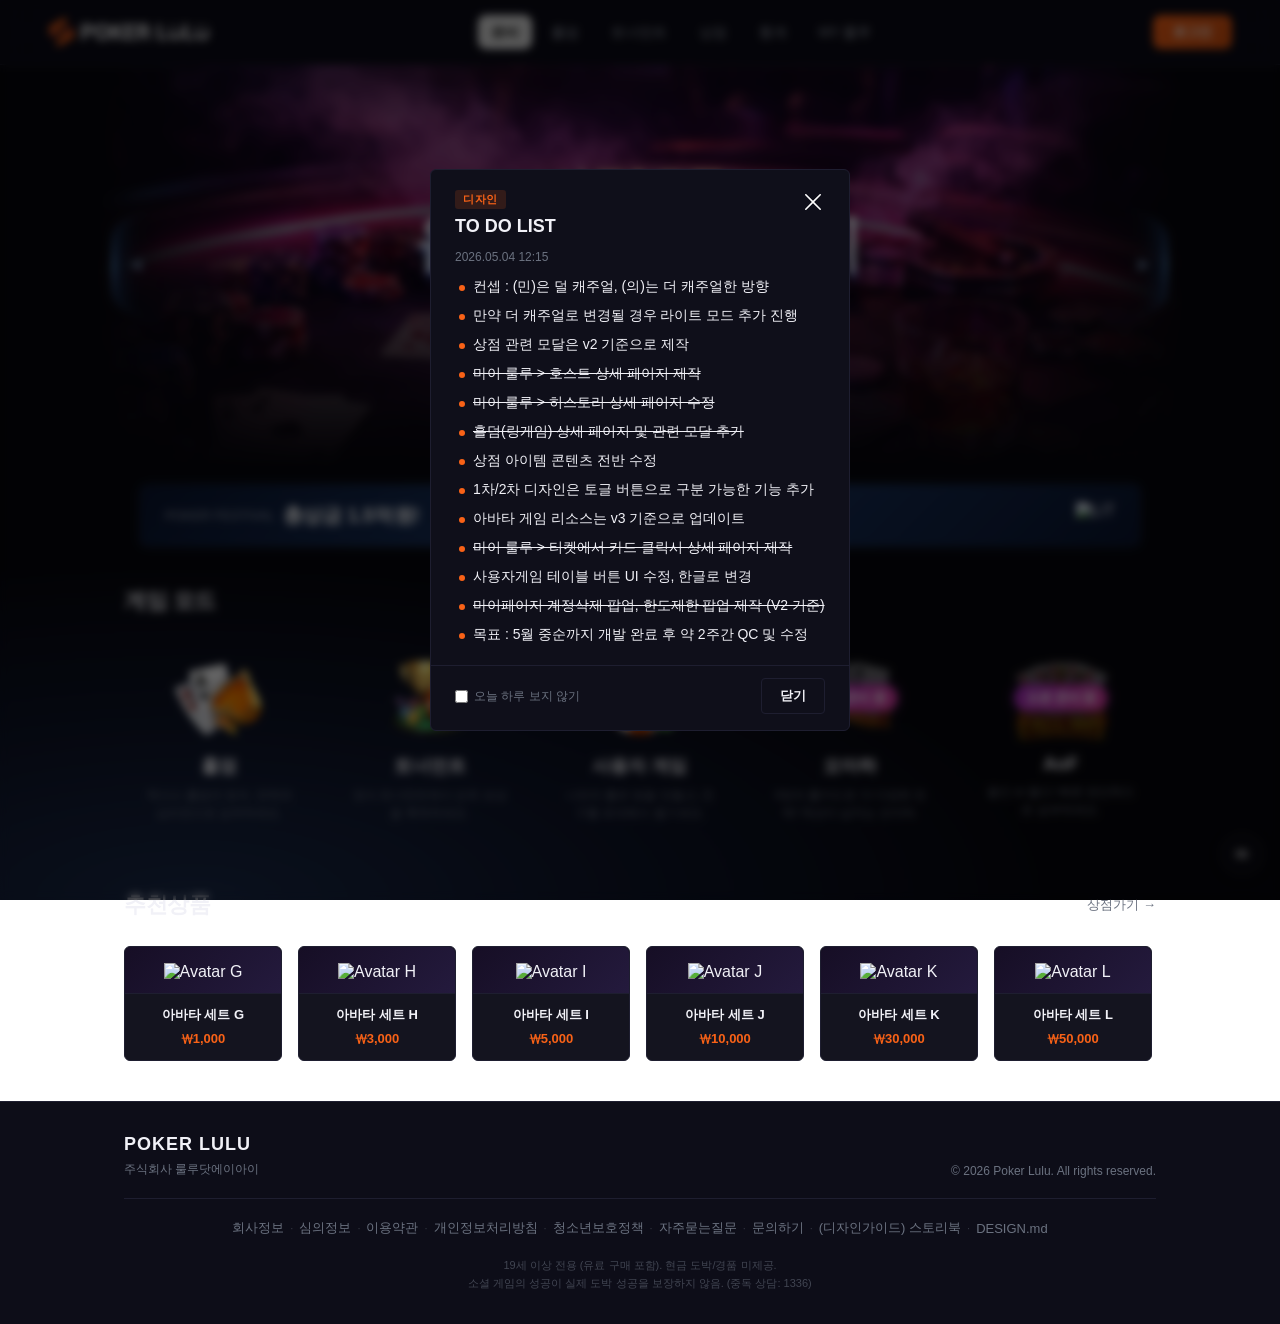
==== commit d568c4f2: "Ticket page: switch to tournament card list (host-card based) - Page now renders matching tournament" ====
--- a/index.html
+++ b/index.html
@@ -1228,16 +1228,8 @@
     <div class="gs-back" role="button" tabindex="0" onclick="switchPage('my')"><span>←</span> <span data-i18n="gs_back">돌아가기</span></div>
     <div class="gs-hero">
       <h2 data-i18n="tk_title">티켓</h2>
-      <!-- <p data-i18n="tk_desc">보유 중인 티켓을 확인하세요</p> -->
-    </div>
-    <div class="tk-summary">
-      <span class="tk-summary-icon">🎫</span>
-      <div class="tk-summary-info">
-        <span class="tk-summary-label" data-i18n="tk_summary_label">보유 티켓</span>
-        <span class="tk-summary-value" id="tkTicketCount">25장</span>
-      </div>
-    </div>
-    <div class="tk-list" id="tkTicketList"></div>
+    </div>
+    <div class="tn-list" id="tkTicketList" style="max-width:700px;margin:0 auto;"></div>
   </div>
 </div>
 
@@ -1445,7 +1437,13 @@
   <div class="content-wrapper">
     <div class="gs-back" role="button" tabindex="0" onclick="switchPage('lobby')"><span>←</span> <span data-i18n="gs_back">돌아가기</span></div>
     <div class="gs-hero">
-      <h2 data-i18n="hd_title">홀덤</h2>
+      <div class="gs-hero-title-row">
+        <h2 data-i18n="hd_title">홀덤</h2>
+        <div class="tn-round-toggle hd-round-toggle" role="tablist" aria-label="홀덤 회차">
+          <button class="tn-round-btn hd-round-btn active" data-hd-round="1" onclick="switchHoldemRound('1')">1차</button>
+          <button class="tn-round-btn hd-round-btn" data-hd-round="2" onclick="switchHoldemRound('2')">2차</button>
+        </div>
+      </div>
       <!-- <p data-i18n="hd_desc">캐시게임에 참여하고 승부하세요</p> -->
     </div>
     <div class="tn-split-layout">
@@ -3151,6 +3149,13 @@
   </div>
 </div>
 
+<!-- Holdem Detail Modal (Mobile only) -->
+<div class="modal-overlay" id="hdDetailModal" onclick="if(event.target===this)closeHdDetailModal()">
+  <div class="modal-card hd-detail-modal-card">
+    <div id="hdMobileDetailMount" class="hd-detail-mobile"></div>
+  </div>
+</div>
+
 <!-- Alert Modal (범용 확인 다이얼로그) -->
 <div class="modal-overlay" id="alertModal">
   <div class="modal-card alert-card">
@@ -3241,18 +3246,18 @@
       </button>
     </div>
     <div class="welcome-popup-body">
-      <p class="welcome-popup-date" data-i18n="welcome_popup_date">2026.04.29 13:47</p>
+      <p class="welcome-popup-date" data-i18n="welcome_popup_date">2026.05.04 12:15</p>
       <ul class="welcome-popup-list">
         <li>컨셉 : (민)은 덜 캐주얼, (의)는 더 캐주얼한 방향</li>
         <li>만약 더 캐주얼로 변경될 경우 라이트 모드 추가 진행</li>
         <li>상점 관련 모달은 v2 기준으로 제작</li>
         <li><s>마이 룰루 > 호스트 상세 페이지 제작</s></li>
         <li><s>마이 룰루 > 히스토리 상세 페이지 수정</s></li>
-        <li>홀덤(링게임) 상세 페이지 및 관련 모달 추가</li>
+        <li><s>홀덤(링게임) 상세 페이지 및 관련 모달 추가</s></li>
         <li>상점 아이템 콘텐츠 전반 수정</li>
         <li>1차/2차 디자인은 토글 버튼으로 구분 가능한 기능 추가</li>
         <li>아바타 게임 리소스는 v3 기준으로 업데이트</li>
-        <li>마이 룰루 > 티켓에서 카드 클릭시 상세 페이지 제작</li>
+        <li><s>마이 룰루 > 티켓에서 카드 클릭시 상세 페이지 제작</s></li>
         <li>사용자게임 테이블 버튼 UI 수정, 한글로 변경</li>
         <li><s>마이페이지 계정삭제 팝업, 한도제한 팝업 제작 (V2 기준)</s></li>
         <li>목표 : 5월 중순까지 개발 완료 후 약 2주간 QC 및 수정</li>
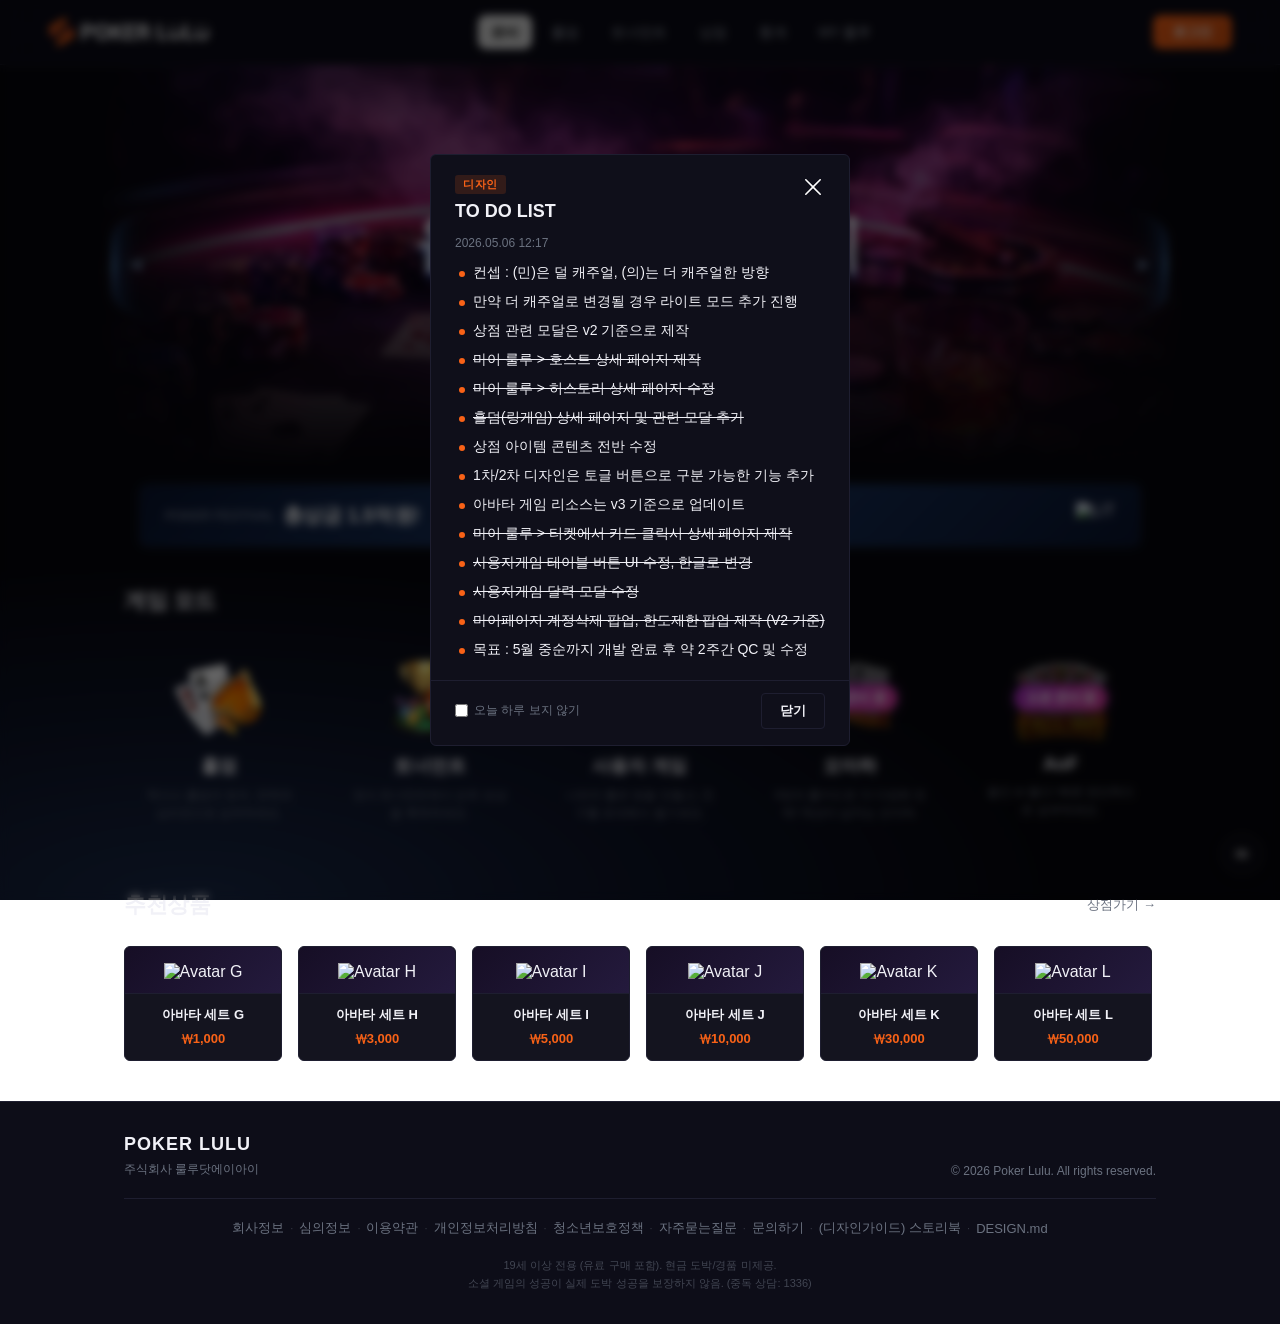
==== commit 5e2b71be: "사용자 게임 블라인드 테이블: 한글화 + 인라인 액션 행 - 헤더 한글화 (레벨/블라인드/앤티/시간) + ANTE 세그먼트 ↔ 헤더 동적 연동 - 인풋 포커스 시 행 선택 (재렌더" ====
--- a/index.html
+++ b/index.html
@@ -1837,15 +1837,10 @@
       <div class="gs-blind-table-wrap">
         <table class="gs-blind-table" id="gsBlindTable">
           <thead>
-            <tr><th>Lv</th><th>SB/BB</th><th data-i18n="gs_th_ante">ALL Ante</th><th data-i18n="gs_th_time">Time</th></tr>
+            <tr><th data-i18n="gs_th_lv">레벨</th><th data-i18n="gs_th_blind">블라인드</th><th id="gsAnteTh">ALL 앤티</th><th data-i18n="gs_th_time">시간</th></tr>
           </thead>
           <tbody id="gsBlindTableBody"></tbody>
         </table>
-      </div>
-      <div class="gs-blind-actions" id="gsBlindActions" style="display:none;">
-        <button class="gs-blind-action-btn delete" onclick="gsDeleteBlindRow()" data-i18n="gs_blind_delete">삭제</button>
-        <button class="gs-blind-action-btn" onclick="gsAddBlindRow()" data-i18n="gs_blind_add">블라인드</button>
-        <button class="gs-blind-action-btn" onclick="gsAddBreakRow()" data-i18n="gs_blind_break">브레이크</button>
       </div>
     </div>
 
@@ -3246,7 +3241,7 @@
       </button>
     </div>
     <div class="welcome-popup-body">
-      <p class="welcome-popup-date" data-i18n="welcome_popup_date">2026.05.04 12:15</p>
+      <p class="welcome-popup-date" data-i18n="welcome_popup_date">2026.05.06 12:17</p>
       <ul class="welcome-popup-list">
         <li>컨셉 : (민)은 덜 캐주얼, (의)는 더 캐주얼한 방향</li>
         <li>만약 더 캐주얼로 변경될 경우 라이트 모드 추가 진행</li>
@@ -3258,7 +3253,8 @@
         <li>1차/2차 디자인은 토글 버튼으로 구분 가능한 기능 추가</li>
         <li>아바타 게임 리소스는 v3 기준으로 업데이트</li>
         <li><s>마이 룰루 > 티켓에서 카드 클릭시 상세 페이지 제작</s></li>
-        <li>사용자게임 테이블 버튼 UI 수정, 한글로 변경</li>
+        <li><s>사용자게임 테이블 버튼 UI 수정, 한글로 변경</s></li>
+        <li><s>사용자게임 달력 모달 수정</s></li>
         <li><s>마이페이지 계정삭제 팝업, 한도제한 팝업 제작 (V2 기준)</s></li>
         <li>목표 : 5월 중순까지 개발 완료 후 약 2주간 QC 및 수정</li>
       </ul>
--- a/style.css
+++ b/style.css
@@ -1248,6 +1248,53 @@
 .hd-tag-72 { background:#1e3a2d; color:#4ade80; }
 .hd-tag-max { background:#3a2d14; color:#f5a623; }
 
+/* ==== Holdem Detail (PC: split-right inline / Mobile: page-holdem-detail) ==== */
+.hd-detail-header { padding:24px 24px 16px; display:flex; flex-direction:column; gap:10px; flex-shrink:0; }
+.hd-detail-title { font-size:20px; font-weight:800; color:var(--color-text-primary); }
+.hd-detail-tags { display:flex; gap:6px; }
+.hd-detail-tabs { display:flex; gap:0; padding:0 24px; border-bottom:1px solid var(--color-border); flex-shrink:0; }
+.hd-detail-tab { flex:1; background:transparent; border:none; color:var(--color-text-muted); font-size:14px; font-weight:600; padding:14px 0; cursor:pointer; position:relative; transition:color 0.15s; font-family:inherit; }
+.hd-detail-tab:hover { color:var(--color-text-secondary); }
+.hd-detail-tab.active { color:var(--color-primary); font-weight:700; }
+.hd-detail-tab.active::after { content:''; position:absolute; left:0; right:0; bottom:-1px; height:2px; background:var(--color-primary); }
+.hd-detail-scroll { flex:1; overflow-y:auto; padding:0 24px 16px; min-height:0; }
+.hd-detail-scroll::-webkit-scrollbar { width:4px; }
+.hd-detail-scroll::-webkit-scrollbar-thumb { background:rgba(255,255,255,0.1); border-radius:4px; }
+.hd-detail-content { padding-top:8px; }
+/* Tables list */
+.hd-tables-head, .hd-tables-row { display:grid; grid-template-columns:1fr auto auto; gap:24px; align-items:center; padding:14px 4px; }
+.hd-tables-head { color:var(--color-text-muted); font-size:12px; font-weight:500; border-bottom:1px solid var(--color-border-subtle); padding:10px 4px; }
+.hd-tables-row { font-size:14px; color:var(--color-text-primary); border-bottom:1px solid rgba(255,255,255,0.04); }
+.hd-tables-row:last-child { border-bottom:none; }
+.hd-tables-name { font-weight:500; color:var(--color-text-secondary); }
+.hd-tables-players { display:inline-flex; align-items:center; gap:6px; color:var(--color-text-muted); font-size:13px; min-width:48px; justify-content:flex-end; }
+.hd-tables-icon { width:14px; height:14px; color:var(--color-text-muted); flex-shrink:0; }
+.hd-tables-pot { color:var(--color-text-primary); font-size:13px; min-width:80px; text-align:right; }
+.hd-tables-pot strong { font-weight:800; font-size:14px; }
+.hd-tables-bb { color:var(--color-text-muted); font-weight:500; font-size:12px; }
+.hd-detail-notice { margin-top:14px; padding:10px 0; font-size:11px; color:var(--color-text-muted); text-align:center; }
+/* Rules list */
+.hd-rules-row { display:flex; justify-content:space-between; align-items:center; padding:14px 4px; border-bottom:1px solid rgba(255,255,255,0.04); font-size:14px; }
+.hd-rules-row:last-child { border-bottom:none; }
+.hd-rules-key { color:var(--color-text-muted); }
+.hd-rules-val { color:var(--color-text-primary); font-weight:700; }
+/* Bottom buttons */
+.hd-detail-bottom { padding:16px 24px 20px; display:flex; gap:12px; flex-shrink:0; background:linear-gradient(to top, var(--color-bg-body) 70%, transparent); }
+.hd-detail-btn { flex:1; padding:14px 16px; border:1px solid transparent; border-radius:12px; font-size:15px; font-weight:700; cursor:pointer; transition:all 0.2s; font-family:inherit; line-height:1.2; }
+.hd-detail-btn-join { background:linear-gradient(135deg, var(--color-primary), var(--color-primary-dark)); color:#fff; }
+.hd-detail-btn-join:hover { box-shadow:0 4px 20px var(--glow-orange); transform:translateY(-1px); }
+/* PC inline detail container */
+#hdSplitDetail { padding:0; }
+#hdSplitDetail .hd-detail-bottom { padding:16px 24px 20px; background:linear-gradient(to top, #0d0d18 70%, rgba(13,13,24,0.4) 90%, transparent); }
+/* Mobile modal card */
+.hd-detail-modal-card { max-width:340px; max-height:80vh; padding:0; overflow:hidden; }
+.hd-detail-mobile { display:flex; flex-direction:column; max-height:80vh; }
+.hd-detail-mobile .hd-detail-header { padding:20px 20px 14px; }
+.hd-detail-mobile .hd-detail-title { font-size:18px; }
+.hd-detail-mobile .hd-detail-tabs { padding:0 20px; }
+.hd-detail-mobile .hd-detail-scroll { padding:0 20px; max-height:50vh; }
+.hd-detail-mobile .hd-detail-bottom { padding:14px 20px 18px; background:transparent; border-top:1px solid var(--color-border-subtle); gap:10px; }
+
 /* Host Card — 임시저장/취소 카드 (좌측: 배지/제목/일시/타입 · 우측: 바이인/총상금) */
 .host-card { flex-direction:row !important; align-items:stretch !important; padding:0 !important; gap:0 !important; overflow:hidden; position:relative; min-height:128px; }
 .host-card-main { flex:1; display:flex; flex-direction:column; gap:6px; padding:16px 20px; min-width:0; }
@@ -1536,12 +1583,13 @@
 .gs-blind-table td .gs-sb-bb { display:flex; align-items:center; justify-content:center; gap:4px; }
 .gs-blind-table td .gs-sb-bb input { max-width:55px; }
 
-/* Blind Actions */
-.gs-blind-actions { display:flex; gap:8px; margin-top:12px; justify-content:center; }
-.gs-blind-action-btn { padding:8px 20px; border-radius:8px; border:1px solid var(--color-border); background:#23233a; color:var(--color-text-secondary); font-size:13px; font-weight:600; cursor:pointer; transition:all 0.2s; font-family:'Pretendard Variable',Pretendard,sans-serif; }
-.gs-blind-action-btn:hover { border-color:rgba(249,98,23,0.4); color:var(--color-primary); }
-.gs-blind-action-btn.delete { border-color:rgba(239,68,68,0.3); color:#f87171; }
-.gs-blind-action-btn.delete:hover { background:rgba(239,68,68,0.1); border-color:rgba(239,68,68,0.5); }
+/* Blind Actions — SM(h32) Ghost per design system */
+.gs-blind-table tbody tr.gs-blind-actions-row { cursor:default; background:rgba(249,98,23,0.04); }
+.gs-blind-table tbody tr.gs-blind-actions-row:hover { background:rgba(249,98,23,0.04); }
+.gs-blind-table tbody tr.gs-blind-actions-row td { padding:12px 8px; }
+.gs-blind-actions-inner { display:flex; gap:8px; justify-content:center; }
+.gs-blind-action-btn { padding:8px 20px; border-radius:8px; border:1px solid var(--color-border); background:#23233a; color:var(--color-text-secondary); font-size:13px; font-weight:600; cursor:pointer; transition:all 0.2s; font-family:'Pretendard Variable',Pretendard,sans-serif; line-height:1; }
+.gs-blind-action-btn:hover { border-color:rgba(249,98,23,0.3); color:var(--color-text-primary); box-shadow:none; }
 
 /* Create Button */
 .gs-create-wrap { max-width:700px; margin:32px auto 48px; }
@@ -1576,8 +1624,11 @@
 .dtp-dropdown { position:relative; }
 .dtp-dropdown-btn { background:transparent; border:none; color:var(--color-text-primary); font-size:15px; font-weight:600; cursor:pointer; padding:6px 10px; border-radius:8px; transition:background 0.2s; }
 .dtp-dropdown-btn:hover { background:rgba(255,255,255,0.05); }
-.dtp-dropdown-list { display:none; position:absolute; top:100%; left:50%; transform:translateX(-50%); background:var(--color-bg-card); border:1px solid var(--color-border); border-radius:12px; max-height:200px; overflow-y:auto; z-index:20; min-width:80px; box-shadow:0 8px 24px rgba(0,0,0,0.4); }
+.dtp-dropdown-list { display:none; position:absolute; top:100%; left:50%; transform:translateX(-50%); background:var(--color-bg-card); border:1px solid var(--color-border); border-radius:12px; max-height:200px; overflow-y:auto; z-index:20; min-width:80px; box-shadow:0 8px 24px rgba(0,0,0,0.4); scrollbar-width:thin; scrollbar-color:rgba(255,255,255,0.1) transparent; }
 .dtp-dropdown-list.active { display:block; }
+.dtp-dropdown-list::-webkit-scrollbar { width:4px; }
+.dtp-dropdown-list::-webkit-scrollbar-thumb { background:rgba(255,255,255,0.1); border-radius:4px; }
+.dtp-dropdown-list::-webkit-scrollbar-track { background:transparent; }
 .dtp-dropdown-list div { padding:8px 16px; cursor:pointer; font-size:13px; color:var(--color-text-secondary); white-space:nowrap; text-align:center; transition:background 0.15s, color 0.15s; }
 .dtp-dropdown-list div:first-child { border-radius:12px 12px 0 0; }
 .dtp-dropdown-list div:last-child { border-radius:0 0 12px 12px; }
@@ -2427,7 +2478,8 @@
   .my-menu-text { font-size:14px; }
 
   /* 1차 모드(탭 숨김) 시 상단 16px 공백 제거 */
-  #page-tournament.tn-hide-tabs .tn-list { margin-top:-16px !important; }
+  #page-tournament.tn-hide-tabs .tn-list,
+  #page-holdem.tn-hide-tabs .tn-list { margin-top:-16px !important; }
 
   /* --- Tournament cards mobile --- */
   .tn-card { flex-direction:column; gap:8px; padding:14px 16px; position:relative; }
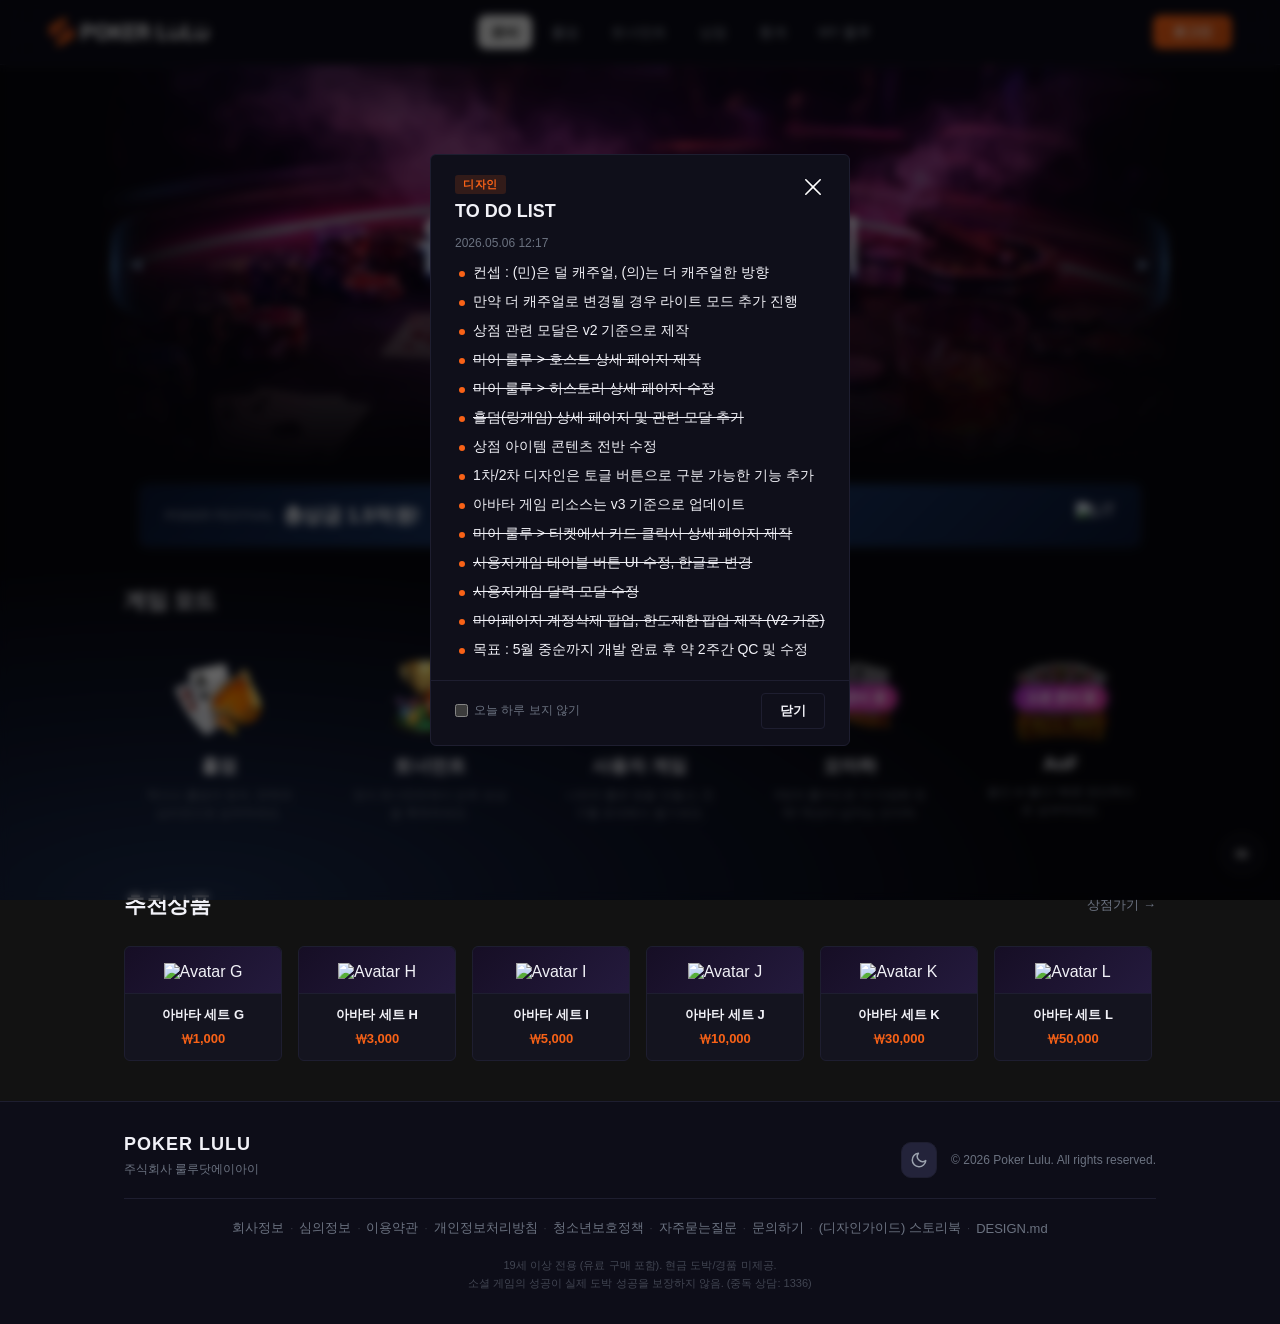
==== commit b4f5c355: "사용자 게임: 셀렉트박스 커스텀 드롭다운 + 자기참조 변수 복구 - :root 자기참조 변수 6개(--color-overlay-*, --color-bg-nav-translucent" ====
--- a/index.html
+++ b/index.html
@@ -18,6 +18,7 @@
 <link rel="icon" type="image/svg+xml" href="images/login_icon.svg">
 <link rel="stylesheet" href="https://cdn.jsdelivr.net/gh/orioncactus/pretendard@v1.3.9/dist/web/variable/pretendardvariable-dynamic-subset.min.css">
 <link rel="stylesheet" href="style.css?v=17">
+<script>(function(){try{var t=localStorage.getItem('lulu-theme');if(t==='light'||t==='dark')document.documentElement.setAttribute('data-theme',t);}catch(e){}})();</script>
 </head>
 <body>
 
@@ -38,7 +39,14 @@
 <!-- 모바일 상단 네비게이션 -->
 <nav class="m-nav">
   <div class="m-nav-logo" id="mNavLogo" role="button" tabindex="0" onclick="switchPage('lobby')">
-    <img src="images/logo_mobile.svg" alt="LULU" class="m-nav-logo-img">
+    <svg class="m-nav-logo-img" width="85" height="32" viewBox="0 0 85 32" fill="none" xmlns="http://www.w3.org/2000/svg" aria-label="LULU">
+      <path d="M2.00778 16.7434C1.60769 16.9748 1.28369 17.4868 1.28369 17.888C1.28369 18.2868 1.60278 18.7938 2.00042 19.0277L7.85206 22.4148C8.25215 22.6462 8.57615 22.5083 8.57615 22.1071V12.9403L2.01024 16.7409L2.00778 16.7434Z" fill="#B74325"/>
+      <path d="M17.3708 1.16677L2.00778 10.0603C1.60769 10.2917 1.28369 10.8037 1.28369 11.2049V17.888C1.28369 17.4868 1.60769 16.9748 2.00778 16.7434L8.57369 12.9403L17.3659 7.84985C17.766 7.61846 18.09 7.10647 18.09 6.70523V1.47446C18.09 1.0757 17.7684 0.937849 17.3708 1.16677Z" fill="#F96217"/>
+      <path d="M25.1074 15.2566C25.5075 15.0252 25.8315 14.5132 25.8315 14.112C25.8315 13.7132 25.5124 13.2061 25.1148 12.9723L19.2632 9.58521C18.8631 9.35383 18.5391 9.49167 18.5391 9.8929V19.0597L25.105 15.2591L25.1074 15.2566Z" fill="#B74325"/>
+      <path d="M25.1076 15.2566L18.5417 19.0597L9.74948 24.1501C9.34939 24.3815 9.02539 24.8935 9.02539 25.2948V30.528C9.02539 30.9267 9.34694 31.0646 9.74457 30.8357L25.1051 21.9421C25.5052 21.7107 25.8292 21.1987 25.8292 20.7975V14.1144C25.8292 14.5157 25.5052 15.0277 25.1051 15.2591L25.1076 15.2566Z" fill="#F96217"/>
+      <path d="M15.125 18.4419C15.4539 18.4419 15.7608 18.3459 16.0209 18.1809C16.3449 17.9889 16.5732 17.6862 16.691 17.3465C16.7573 17.1668 16.7917 16.9723 16.7917 16.7705C16.7917 16.4775 16.7156 16.1994 16.583 15.9606C16.2271 15.2492 15.4613 14.656 14.7716 13.9495C13.9444 13.1028 13.5615 12.3643 13.5615 12.3643C13.5615 12.3643 13.1786 13.1028 12.3514 13.9495C11.6617 14.656 10.8958 15.2492 10.5399 15.9606C10.4074 16.2019 10.3313 16.4775 10.3313 16.7705C10.3313 16.9723 10.3681 17.1668 10.4319 17.3465C10.5498 17.6886 10.778 17.9889 11.102 18.1809C11.3598 18.3459 11.6666 18.4419 11.9979 18.4419C12.5527 18.4419 13.0436 18.1711 13.3479 17.7526C13.2473 18.9169 12.56 19.6135 12.56 19.6135H14.5605C14.5605 19.6135 13.8757 18.9219 13.7726 17.76C13.7726 17.76 13.7726 17.7551 13.7726 17.7526C14.0769 18.1711 14.5678 18.4443 15.1226 18.4443L15.125 18.4419Z" fill="#F96217"/>
+      <path class="logo-text" d="M48.3799 18.4302C48.38 19.4776 48.6516 20.2498 49.1943 20.7476C49.7371 21.2453 50.4758 21.4956 51.4736 21.4956C52.4715 21.4956 53.2441 21.2453 53.791 20.7476C54.3356 20.2498 54.6093 19.4775 54.6094 18.4302V13.5806H57.7471V18.4302C57.747 20.2086 57.1814 21.5648 56.0459 22.4937C54.9102 23.4226 53.3713 23.8862 51.4736 23.8862C49.5762 23.8862 48.0628 23.4224 46.9355 22.4937C45.8083 21.5648 45.2442 20.2108 45.2441 18.4302V13.5806H48.3799V18.4302ZM75.1836 18.4302C75.1837 19.4775 75.4555 20.2498 75.998 20.7476C76.5408 21.2453 77.2797 21.4955 78.2773 21.4956C79.2752 21.4956 80.0478 21.2453 80.5947 20.7476C81.1395 20.2498 81.413 19.4776 81.4131 18.4302V13.5806H84.5508V18.4302C84.5507 20.2087 83.9852 21.5648 82.8496 22.4937C81.714 23.4225 80.1749 23.8862 78.2773 23.8862C76.38 23.8862 74.8665 23.4224 73.7393 22.4937C72.612 21.5648 72.0479 20.2108 72.0479 18.4302V13.5806H75.1836V18.4302ZM36.7949 21.271H43.7324V23.6636H33.6699V8.11377H36.7949V21.271ZM63.5996 21.271H70.5371V23.6636H60.4746V8.11377H63.5996V21.271ZM53.3701 10.772C54.3054 8.12683 57.3164 8.60596 57.3164 8.60596C55.8217 8.93087 55.3438 9.98486 55.3438 9.98486C56.7653 10.2758 57.2416 11.6134 57.251 11.6401C55.8731 10.3097 53.3701 10.772 53.3701 10.772ZM80.2275 10.772C81.1628 8.12683 84.1738 8.60596 84.1738 8.60596C82.6791 8.93087 82.2012 9.98486 82.2012 9.98486C83.6224 10.2757 84.0988 11.6127 84.1084 11.6401C82.7305 10.3097 80.2275 10.772 80.2275 10.772ZM47.7979 8.53467C48.5556 8.53471 49.167 9.22847 49.167 10.0845C49.1668 10.9403 48.5534 11.6333 47.7979 11.6333C47.0423 11.6333 46.4289 10.9403 46.4287 10.0845C46.4287 9.22845 47.0421 8.53467 47.7979 8.53467ZM74.6533 8.53467C75.409 8.53467 76.0225 9.22845 76.0225 10.0845C76.0223 10.9403 75.4089 11.6333 74.6533 11.6333C73.8978 11.6332 73.2844 10.9403 73.2842 10.0845C73.2842 9.22848 73.8976 8.53472 74.6533 8.53467Z" fill="white"/>
+    </svg>
   </div>
   <span class="m-nav-title" id="mNavTitle" style="display:none;"></span>
   <div class="m-nav-right">
@@ -199,7 +207,13 @@
           <a class="m-footer-link" onclick="switchPage('contact')" data-i18n="footer_contact">문의하기</a>
         </div>
         <div class="m-footer-notice">19세 이상 전용 (유료 구매 포함). 현금 도박/경품 미제공.<br>소셜 게임의 성공이 실제 도박 성공을 보장하지 않음. (중독 상담: 1336)</div>
-        <div class="m-footer-copy">© 2026 Poker Lulu. All rights reserved.</div>
+        <div class="m-footer-bottom">
+          <button class="theme-toggle" onclick="toggleTheme()" aria-label="테마 변경" title="다크/라이트 모드">
+            <svg class="theme-icon-sun" width="16" height="16" viewBox="0 0 24 24" fill="none" stroke="currentColor" stroke-width="2" stroke-linecap="round" stroke-linejoin="round"><circle cx="12" cy="12" r="4"/><path d="M12 2v2M12 20v2M4.93 4.93l1.41 1.41M17.66 17.66l1.41 1.41M2 12h2M20 12h2M6.34 17.66l-1.41 1.41M19.07 4.93l-1.41 1.41"/></svg>
+            <svg class="theme-icon-moon" width="16" height="16" viewBox="0 0 24 24" fill="none" stroke="currentColor" stroke-width="2" stroke-linecap="round" stroke-linejoin="round"><path d="M21 12.79A9 9 0 1 1 11.21 3 7 7 0 0 0 21 12.79z"/></svg>
+          </button>
+          <div class="m-footer-copy">© 2026 Poker Lulu. All rights reserved.</div>
+        </div>
       </div>
     </div>
 
@@ -1804,14 +1818,21 @@
     <div class="gs-tab-content" id="gs-blinds">
       <div class="gs-section">
         <label class="gs-label" data-i18n="gs_label_level">Level</label>
-        <select class="login-input" id="gsBlindLevel">
-          <option value="5">Level 5</option>
-          <option value="6">Level 6</option>
-          <option value="7" selected>Level 7</option>
-          <option value="8">Level 8</option>
-          <option value="9">Level 9</option>
-          <option value="10">Level 10</option>
-        </select>
+        <div class="cs">
+          <input type="hidden" id="gsBlindLevel" value="7">
+          <button type="button" class="cs-trigger" onclick="csToggle(this)">
+            <span class="cs-trigger-text">Level 7</span>
+            <svg class="cs-trigger-arrow" width="12" height="12" viewBox="0 0 16 16" fill="currentColor"><path d="M7.247 11.14 2.451 5.658C1.885 5.013 2.345 4 3.204 4h9.592a1 1 0 0 1 .753 1.659l-4.796 5.48a1 1 0 0 1-1.506 0z"/></svg>
+          </button>
+          <ul class="cs-list" role="listbox">
+            <li data-value="5" onclick="csSelect(this)">Level 5</li>
+            <li data-value="6" onclick="csSelect(this)">Level 6</li>
+            <li data-value="7" class="cs-active" onclick="csSelect(this)">Level 7</li>
+            <li data-value="8" onclick="csSelect(this)">Level 8</li>
+            <li data-value="9" onclick="csSelect(this)">Level 9</li>
+            <li data-value="10" onclick="csSelect(this)">Level 10</li>
+          </ul>
+        </div>
       </div>
       <div class="gs-divider"></div>
       <div class="gs-section">
@@ -1885,23 +1906,37 @@
         <div class="gs-divider"></div>
         <div class="gs-section">
           <label class="gs-label" data-i18n="gs_label_initial_timebank">초기 타임 뱅크</label>
-          <select class="login-input" id="gsInitialTimeBank">
-            <option value="5">5 초</option>
-            <option value="10" selected>10 초</option>
-            <option value="15">15 초</option>
-            <option value="20">20 초</option>
-            <option value="30">30 초</option>
-          </select>
+          <div class="cs">
+            <input type="hidden" id="gsInitialTimeBank" value="10">
+            <button type="button" class="cs-trigger" onclick="csToggle(this)">
+              <span class="cs-trigger-text">10 초</span>
+              <svg class="cs-trigger-arrow" width="12" height="12" viewBox="0 0 16 16" fill="currentColor"><path d="M7.247 11.14 2.451 5.658C1.885 5.013 2.345 4 3.204 4h9.592a1 1 0 0 1 .753 1.659l-4.796 5.48a1 1 0 0 1-1.506 0z"/></svg>
+            </button>
+            <ul class="cs-list" role="listbox">
+              <li data-value="5" onclick="csSelect(this)">5 초</li>
+              <li data-value="10" class="cs-active" onclick="csSelect(this)">10 초</li>
+              <li data-value="15" onclick="csSelect(this)">15 초</li>
+              <li data-value="20" onclick="csSelect(this)">20 초</li>
+              <li data-value="30" onclick="csSelect(this)">30 초</li>
+            </ul>
+          </div>
         </div>
         <div class="gs-divider"></div>
         <div class="gs-section">
           <label class="gs-label" data-i18n="gs_label_extra_time">추가 시간</label>
-          <select class="login-input" id="gsExtraTime">
-            <option value="10-5" selected>10 핸드 수 / 5 초</option>
-            <option value="10-10">10 핸드 수 / 10 초</option>
-            <option value="20-5">20 핸드 수 / 5 초</option>
-            <option value="20-10">20 핸드 수 / 10 초</option>
-          </select>
+          <div class="cs">
+            <input type="hidden" id="gsExtraTime" value="10-5">
+            <button type="button" class="cs-trigger" onclick="csToggle(this)">
+              <span class="cs-trigger-text">10 핸드 수 / 5 초</span>
+              <svg class="cs-trigger-arrow" width="12" height="12" viewBox="0 0 16 16" fill="currentColor"><path d="M7.247 11.14 2.451 5.658C1.885 5.013 2.345 4 3.204 4h9.592a1 1 0 0 1 .753 1.659l-4.796 5.48a1 1 0 0 1-1.506 0z"/></svg>
+            </button>
+            <ul class="cs-list" role="listbox">
+              <li data-value="10-5" class="cs-active" onclick="csSelect(this)">10 핸드 수 / 5 초</li>
+              <li data-value="10-10" onclick="csSelect(this)">10 핸드 수 / 10 초</li>
+              <li data-value="20-5" onclick="csSelect(this)">20 핸드 수 / 5 초</li>
+              <li data-value="20-10" onclick="csSelect(this)">20 핸드 수 / 10 초</li>
+            </ul>
+          </div>
         </div>
       </div>
     </div>
@@ -2790,7 +2825,13 @@
         <div class="footer-brand">POKER LULU</div>
         <div class="footer-company-info">주식회사 룰루닷에이아이</div>
       </div>
-      <div class="footer-copy">© 2026 Poker Lulu. All rights reserved.</div>
+      <div class="footer-right-area">
+        <button class="theme-toggle" onclick="toggleTheme()" aria-label="테마 변경" title="다크/라이트 모드">
+          <svg class="theme-icon-sun" width="18" height="18" viewBox="0 0 24 24" fill="none" stroke="currentColor" stroke-width="2" stroke-linecap="round" stroke-linejoin="round"><circle cx="12" cy="12" r="4"/><path d="M12 2v2M12 20v2M4.93 4.93l1.41 1.41M17.66 17.66l1.41 1.41M2 12h2M20 12h2M6.34 17.66l-1.41 1.41M19.07 4.93l-1.41 1.41"/></svg>
+          <svg class="theme-icon-moon" width="18" height="18" viewBox="0 0 24 24" fill="none" stroke="currentColor" stroke-width="2" stroke-linecap="round" stroke-linejoin="round"><path d="M21 12.79A9 9 0 1 1 11.21 3 7 7 0 0 0 21 12.79z"/></svg>
+        </button>
+        <div class="footer-copy">© 2026 Poker Lulu. All rights reserved.</div>
+      </div>
     </div>
     <div class="footer-divider"></div>
     <div class="footer-bottom">
--- a/style.css
+++ b/style.css
@@ -2,6 +2,7 @@
 @font-face { font-family:'Isamanru'; src:url('https://cdn.jsdelivr.net/gh/projectnoonnu/noonfonts_20-10@1.0/GongGothicBold.woff') format('woff'); font-weight:700; font-display:swap; }
 * { margin: 0; padding: 0; box-sizing: border-box; }
 :root {
+  color-scheme: dark;
   /* Primary & Accent */
   --color-primary: #F96217;
   --color-primary-dark: #d4510f;
@@ -17,10 +18,29 @@
   --color-bg-card: #14141f;
   --color-bg-card-hover: #1a1a2e;
   --color-bg-nav: #0d0d18;
+  --color-bg-nav-translucent: rgba(13,13,24,0.92);
   --color-bg-depth-200: #212121;
   --color-bg-depth-250: #171717;
   --color-bg-depth-300: #292929;
   --color-bg-depth-400: #343434;
+
+  /* Surface tones (raised levels) */
+  --color-surface-1: #1f1f35;
+  --color-surface-2: #23233a;
+  --color-surface-3: #0f0f1a;
+  --color-surface-deep: #010104;
+
+  /* Body radial gradient */
+  --color-bg-gradient-1: #1a2a4a;
+  --color-bg-gradient-2: #0e1428;
+
+  /* Hover/depth overlays (theme-aware: white on dark, black on light) */
+  --color-overlay-soft: rgba(255,255,255,0.025);
+  --color-overlay-light: rgba(255,255,255,0.06);
+  --color-overlay-medium: rgba(255,255,255,0.08);
+  --color-overlay-strong: rgba(255,255,255,0.1);
+  --color-overlay-backdrop: rgba(0,0,0,0.6);
+  --color-scrollbar-thumb: rgba(255,255,255,0.18);
 
   /* Text */
   --color-text-primary: #f1f1f7;
@@ -28,6 +48,8 @@
   --color-text-muted: #6b7280;
   --color-text-title: #FEFEFE;
   --color-text-gold: #FFD230;
+  --color-text-on-active: #000;
+  --color-text-on-button: #fff;
 
   /* Border */
   --color-border: #1e1e30;
@@ -35,6 +57,7 @@
   --color-border-subtle: #1a1a2a;
   --color-border-300: #343434;
   --color-border-400: #404040;
+  --color-border-active: #E0E0E0;
 
   /* System (Semantic) */
   --color-sys-error: #CD0C0C;
@@ -46,10 +69,53 @@
   --glow-orange: rgba(249,98,23,0.3);
   --content-width: 1080px;
 }
+
+/* ===== LIGHT THEME ===== */
+[data-theme="light"] {
+  color-scheme: light;
+  --color-bg-body: #f5f5f9;
+  --color-bg-card: #ffffff;
+  --color-bg-card-hover: #f8f8fc;
+  --color-bg-nav: #ffffff;
+  --color-bg-nav-translucent: rgba(255,255,255,0.92);
+  --color-bg-depth-200: #e5e7eb;
+  --color-bg-depth-250: #f3f4f6;
+  --color-bg-depth-300: #d1d5db;
+  --color-bg-depth-400: #9ca3af;
+
+  --color-surface-1: #f3f4f6;
+  --color-surface-2: #e5e7eb;
+  --color-surface-3: #ffffff;
+  --color-surface-deep: #f9fafb;
+
+  --color-bg-gradient-1: #d4e4ff;
+  --color-bg-gradient-2: #e8f0fe;
+
+  --color-overlay-soft: rgba(0,0,0,0.025);
+  --color-overlay-light: rgba(0,0,0,0.05);
+  --color-overlay-medium: rgba(0,0,0,0.07);
+  --color-overlay-strong: rgba(0,0,0,0.1);
+  --color-overlay-backdrop: rgba(0,0,0,0.45);
+  --color-scrollbar-thumb: rgba(0,0,0,0.18);
+
+  --color-text-primary: #1a1a2e;
+  --color-text-secondary: #4b5563;
+  --color-text-muted: #6b7280;
+  --color-text-title: #0f0f1a;
+
+  --color-border: #e5e7eb;
+  --color-border-light: #d1d5db;
+  --color-border-subtle: #f3f4f6;
+  --color-border-300: #d1d5db;
+  --color-border-400: #9ca3af;
+  --color-border-active: #1a1a2e;
+
+  --color-text-on-active: #fff;
+}
 html { touch-action:pan-x pan-y; }
 body {
   font-family:'Pretendard Variable',Pretendard,-apple-system,sans-serif;
-  background: radial-gradient(ellipse 90% 50% at 15% 100%, #1a2a4a 0%, #0e1428 40%, var(--color-bg-body) 75%);
+  background: radial-gradient(ellipse 90% 50% at 15% 100%, var(--color-bg-gradient-1) 0%, var(--color-bg-gradient-2) 40%, var(--color-bg-body) 75%);
   background-attachment: fixed;
   color:var(--color-text-primary);
   min-height:100vh;
@@ -59,16 +125,16 @@
   touch-action:pan-x pan-y;
 }
 
-.top-nav { width:100%; border-bottom:1px solid var(--color-border); position:sticky; top:0; z-index:100; backdrop-filter:blur(20px); background:rgba(13,13,24,0.92); }
+.top-nav { width:100%; border-bottom:1px solid var(--color-border); position:sticky; top:0; z-index:100; backdrop-filter:blur(20px); background:var(--color-bg-nav-translucent); }
 .top-nav-inner { max-width:100%; margin:0 auto; padding:0 48px; height:64px; display:flex; align-items:center; justify-content:space-between; }
 .nav-logo { display:flex; align-items:center; cursor:pointer; }
 .nav-links { display:flex; align-items:center; gap:6px; position:relative; }
-.tab-slider { position:absolute; border-radius:10px; transition:all 0.3s cubic-bezier(0.4,0,0.2,1); pointer-events:none; z-index:0; background:#1f1f35; border:1px solid var(--color-border-light); }
-.nav-links .tab-slider { border-radius:8px; background:#E0E0E0; border:1px solid var(--color-text-title); }
+.tab-slider { position:absolute; border-radius:10px; transition:all 0.3s cubic-bezier(0.4,0,0.2,1); pointer-events:none; z-index:0; background:var(--color-surface-1); border:1px solid var(--color-border-light); }
+.nav-links .tab-slider { border-radius:8px; background:var(--color-border-active); border:1px solid var(--color-text-title); }
 .has-slider .active { background:transparent !important; border-color:transparent !important; }
 .nav-link { padding:6px 12px; line-height:20px; display:inline-flex; align-items:center; border:1px solid transparent; border-radius:8px; text-decoration:none; color:var(--color-text-secondary); font-size:14px; font-weight:500; transition:color 0.2s, font-weight 0.2s; cursor:pointer; position:relative; z-index:1; }
-.nav-link:hover { color:var(--color-text-primary); background:rgba(255,255,255,0.06); }
-.nav-link.active { color:#000; background:#E0E0E0; border:1px solid var(--color-text-title); font-weight:700; position:relative; z-index:1; }
+.nav-link:hover { color:var(--color-text-primary); background:var(--color-overlay-light); }
+.nav-link.active { color:var(--color-text-on-active); background:var(--color-border-active); border:1px solid var(--color-text-title); font-weight:700; position:relative; z-index:1; }
 .nav-right { display:flex; align-items:center; gap:12px; }
 .nav-login-btn { padding:8px 20px; border:none; border-radius:8px; background:linear-gradient(135deg,var(--color-primary),var(--color-primary-dark)); color:#fff; font-size:13px; font-weight:600; cursor:pointer; transition:all 0.2s; font-family:inherit; }
 .nav-login-btn:hover { box-shadow:0 4px 20px rgba(249,98,23,0.3); transform:translateY(-1px); }
@@ -195,7 +261,7 @@
 .stats-grid-detail .stat-label { font-size:11px; text-transform:none; letter-spacing:0; }
 .stat-card-link { cursor:pointer; }
 .stat-card-link:hover { border-color:rgba(249,98,23,0.4); background:var(--color-bg-card-hover); }
-.stat-shortcut { display:flex; align-items:center; justify-content:center; width:20px; height:20px; border-radius:6px; background:rgba(255,255,255,0.08); font-size:11px; color:var(--color-text-secondary); font-weight:600; flex-shrink:0; transition:all 0.2s; }
+.stat-shortcut { display:flex; align-items:center; justify-content:center; width:20px; height:20px; border-radius:6px; background:var(--color-overlay-medium); font-size:11px; color:var(--color-text-secondary); font-weight:600; flex-shrink:0; transition:all 0.2s; }
 .stat-card-link:hover .stat-shortcut { background:rgba(249,98,23,0.2); color:var(--color-primary); }
 .stat-icon { flex-shrink:0; display:flex; align-items:center; justify-content:center; }
 .stat-icon img { width:44px; height:44px; object-fit:contain; }
@@ -216,6 +282,22 @@
 .footer-link { font-size:13px; color:var(--color-text-muted); text-decoration:none; transition:color 0.2s; cursor:pointer; }
 .footer-link:hover { color:var(--color-primary); }
 .footer-disclaimer { margin-top:20px; font-size:11px; color:var(--color-text-muted); text-align:center; line-height:1.6; opacity:0.55; }
+.footer-right-area { display:flex; align-items:center; gap:14px; }
+
+/* Light mode: nav logo text → black (심볼은 원본 유지) */
+[data-theme="light"] .nav-logo .logo-text { fill: #000; }
+[data-theme="light"] .m-nav-logo-img .logo-text { fill: #000; }
+
+/* Theme toggle (sun/moon) */
+.theme-toggle { display:inline-flex; align-items:center; justify-content:center; width:36px; height:36px; padding:0; border-radius:10px; border:1px solid var(--color-border); background:var(--color-surface-2); color:var(--color-text-secondary); cursor:pointer; transition:all 0.2s; font-family:inherit; }
+.theme-toggle:hover { border-color:rgba(249,98,23,0.3); color:var(--color-text-primary); }
+.theme-toggle .theme-icon-sun { display:none; }
+.theme-toggle .theme-icon-moon { display:block; }
+[data-theme="light"] .theme-toggle .theme-icon-sun { display:block; }
+[data-theme="light"] .theme-toggle .theme-icon-moon { display:none; }
+.m-footer-bottom { display:flex; align-items:center; justify-content:space-between; gap:12px; padding:0 16px; }
+.m-footer-bottom .m-footer-copy { padding:12px 0 8px; }
+.m-footer-bottom .theme-toggle { width:32px; height:32px; }
 
 .page-container { display:none; }
 .page-container.active { display:block; }
@@ -235,7 +317,7 @@
 .holecard-legend-item { display:flex; align-items:center; gap:6px; font-size:12px; color:var(--color-text-muted); font-weight:500; }
 .holecard-legend-dot { width:10px; height:10px; border-radius:2px; }
 .holecard-grid { display:grid; grid-template-columns:repeat(13,minmax(0,1fr)); gap:2px; }
-.holecard-cell { aspect-ratio:1; display:flex; flex-direction:column; align-items:center; justify-content:center; font-size:11px; font-weight:600; color:var(--color-text-muted); border-radius:3px; background:rgba(255,255,255,0.03); transition:all 0.15s; cursor:default; line-height:1.1; gap:1px; min-width:0; overflow:hidden; }
+.holecard-cell { aspect-ratio:1; display:flex; flex-direction:column; align-items:center; justify-content:center; font-size:11px; font-weight:600; color:var(--color-text-muted); border-radius:3px; background:var(--color-overlay-soft); transition:all 0.15s; cursor:default; line-height:1.1; gap:1px; min-width:0; overflow:hidden; }
 .holecard-cell.won { background:rgba(72,212,129,0.25); color:var(--color-sys-process); }
 .holecard-cell.even { background:rgba(255,255,255,0.12); color:var(--color-text-primary); }
 .holecard-cell.lost { background:rgba(205,12,12,0.25); color:#ef4444; }
@@ -252,7 +334,7 @@
 .input-with-cal-icon > .login-input { padding-right:44px; cursor:pointer; }
 .input-calendar-icon { position:absolute; right:16px; top:50%; transform:translateY(-50%); color:var(--color-text-muted); pointer-events:none; }
 /* Calendar popup */
-.cal-popup { display:none; position:absolute; top:100%; right:0; margin-top:8px; width:320px; background:#0f0f1a; border:1px solid var(--color-border); border-radius:6px; padding:20px; z-index:200; box-shadow:0 12px 40px rgba(0,0,0,0.6); }
+.cal-popup { display:none; position:absolute; top:100%; right:0; margin-top:8px; width:320px; background:var(--color-surface-3); border:1px solid var(--color-border); border-radius:6px; padding:20px; z-index:200; box-shadow:0 12px 40px var(--color-overlay-backdrop); }
 .cal-popup.open { display:block; }
 .cal-header { display:flex; align-items:center; justify-content:space-between; margin-bottom:16px; }
 .cal-month { font-size:15px; font-weight:700; color:var(--color-text-primary); }
@@ -262,7 +344,7 @@
 .cal-weekdays span { font-size:11px; font-weight:600; color:var(--color-text-muted); padding:4px 0; }
 .cal-days { display:grid; grid-template-columns:repeat(7,1fr); gap:0; }
 .cal-day { aspect-ratio:1; display:flex; align-items:center; justify-content:center; font-size:13px; font-weight:500; color:var(--color-text-secondary); border-radius:8px; cursor:pointer; transition:all 0.15s; position:relative; }
-.cal-day:hover { background:rgba(255,255,255,0.06); color:var(--color-text-primary); }
+.cal-day:hover { background:var(--color-overlay-light); color:var(--color-text-primary); }
 .cal-day.other { color:var(--color-text-muted); opacity:0.3; }
 .cal-day.today { color:var(--color-primary); font-weight:700; }
 .cal-day.start, .cal-day.end { color:#fff; font-weight:700; background:transparent; position:relative; z-index:1; }
@@ -288,10 +370,10 @@
 .shop-hero p { color:var(--color-text-secondary); font-size:14px; }
 
 /* Shop Tabs */
-.shop-tabs { display:flex; gap:12px; margin-bottom:28px; background:#010104; border:1px solid var(--color-border-subtle); border-radius:14px; padding:7px; align-items:center; position:relative; }
+.shop-tabs { display:flex; gap:12px; margin-bottom:28px; background:var(--color-surface-deep); border:1px solid var(--color-border-subtle); border-radius:14px; padding:7px; align-items:center; position:relative; }
 .shop-tab { flex:1; padding:0 16px; border:1px solid transparent; border-radius:10px; font-size:14px; font-weight:700; cursor:pointer; background:transparent; color:var(--color-text-muted); transition:color 0.25s, font-weight 0.25s; height:43px; position:relative; z-index:1; display:flex; align-items:center; justify-content:center; box-sizing:border-box; display:flex; align-items:center; justify-content:center; gap:6px; }
-.shop-tab:hover { color:var(--color-text-secondary); background:rgba(255,255,255,0.03); }
-.shop-tab.active { background:#1f1f35; color:#fff; border:1px solid var(--color-border-light); border-radius:10px; box-shadow:none; position:relative; z-index:1; }
+.shop-tab:hover { color:var(--color-text-secondary); background:var(--color-overlay-soft); }
+.shop-tab.active { background:var(--color-surface-1); color:#fff; border:1px solid var(--color-border-light); border-radius:10px; box-shadow:none; position:relative; z-index:1; }
 img.shop-tab-emoji { width:24px; height:24px; object-fit:contain; }
 .shop-tab-content { display:none; }
 .shop-tab-content.active { display:block; }
@@ -448,9 +530,9 @@
   font-size: 13px;
   color: var(--color-text-secondary);
   padding: 7px 12px;
-  background: rgba(255,255,255,0.03);
+  background: var(--color-overlay-soft);
   border-radius: 10px;
-  border: 1px solid rgba(255,255,255,0.04);
+  border: 1px solid var(--color-overlay-soft);
 }
 .pkg-icon {
   font-size: 16px; display:inline-flex; align-items:center; justify-content:center;
@@ -579,7 +661,7 @@
 .my-info { display:flex; flex-direction:column; gap:5px; }
 .my-nickname { display:flex; align-items:center; gap:8px; }
 .my-info h2 { font-size:22px; font-weight:700; line-height:1; }
-.my-nickname-edit { display:flex; align-items:center; justify-content:center; width:20px; height:20px; border-radius:6px; background:rgba(255,255,255,0.08); border:none; cursor:pointer; color:var(--color-text-secondary); transition:all 0.2s; flex-shrink:0; }
+.my-nickname-edit { display:flex; align-items:center; justify-content:center; width:20px; height:20px; border-radius:6px; background:var(--color-overlay-medium); border:none; cursor:pointer; color:var(--color-text-secondary); transition:all 0.2s; flex-shrink:0; }
 .my-nickname-edit:hover { background:rgba(249,98,23,0.2); color:var(--color-primary); }
 .my-info p { font-size:13px; color:var(--color-text-muted); }
 .my-email { display:flex; align-items:center; gap:5px; font-size:13px; color:var(--color-text-secondary); }
@@ -830,7 +912,7 @@
 .pw-field-wrap { position:relative; }
 .pw-field-wrap .login-input { padding-right:44px; width:100%; }
 .pw-field-eye { position:absolute; right:10px; top:50%; transform:translateY(-50%); background:transparent; border:none; padding:6px; cursor:pointer; color:var(--color-text-muted); display:flex; align-items:center; justify-content:center; transition:color 0.2s; border-radius:6px; }
-.pw-field-eye:hover { color:var(--color-text-secondary); background:rgba(255,255,255,0.05); }
+.pw-field-eye:hover { color:var(--color-text-secondary); background:var(--color-overlay-light); }
 .pw-mismatch-msg { font-size:12px; color:#ef4444; margin-top:6px; text-align:left; padding-left:2px; }
 .reset-pw-criteria-box { background:var(--color-bg-card); border:1px solid var(--color-border); border-radius:10px; padding:12px 14px; }
 .reset-pw-criteria { list-style:none; padding:0; margin:0; display:flex; flex-direction:column; gap:6px; text-align:left; }
@@ -839,21 +921,21 @@
 .reset-pw-criteria li.met { color:#4ade80; }
 .reset-pw-criteria li.met::before { background-color:#4ade80; border-color:#4ade80; background-image:url("data:image/svg+xml;utf8,<svg xmlns='http://www.w3.org/2000/svg' viewBox='0 0 14 14'><path d='M3 7.5l2.8 2.8 5.2-5.2' stroke='%23fff' stroke-width='1.8' stroke-linecap='round' stroke-linejoin='round' fill='none'/></svg>"); background-size:10px; background-repeat:no-repeat; background-position:center; }
 #resetPwSubmit { margin-top:16px; }
-.find-account-cancel-btn { flex:1; padding:15px 14px 14px; border:1px solid var(--color-border); border-radius:12px; font-size:15px; font-weight:700; cursor:pointer; background:#23233a; color:var(--color-text-secondary); transition:all 0.2s; line-height:1; }
+.find-account-cancel-btn { flex:1; padding:15px 14px 14px; border:1px solid var(--color-border); border-radius:12px; font-size:15px; font-weight:700; cursor:pointer; background:var(--color-surface-2); color:var(--color-text-secondary); transition:all 0.2s; line-height:1; }
 .find-account-cancel-btn:hover { background:#2d2d44; }
 .find-account-confirm-btn { flex:1; padding:15px 14px 14px; border:none; border-radius:12px; font-size:15px; font-weight:700; cursor:pointer; background:linear-gradient(135deg,var(--color-primary),var(--color-primary-dark)); color:#fff; transition:all 0.2s; line-height:1; }
 .find-account-confirm-btn:hover { box-shadow:0 4px 20px var(--glow-orange); transform:translateY(-1px); }
 
 /* Terms Modal */
 #termsModal .modal-header { padding:20px 24px; border-bottom:1px solid var(--color-border); }
-.terms-modal-body { flex:1; overflow-y:auto; padding:20px 24px; font-size:13px; color:var(--color-text-secondary); line-height:1.8; min-height:0; max-height:50vh; scrollbar-width:thin; scrollbar-color:rgba(255,255,255,0.1) transparent; }
+.terms-modal-body { flex:1; overflow-y:auto; padding:20px 24px; font-size:13px; color:var(--color-text-secondary); line-height:1.8; min-height:0; max-height:50vh; scrollbar-width:thin; scrollbar-color:var(--color-overlay-strong) transparent; }
 .terms-modal-body::-webkit-scrollbar { width:4px; }
-.terms-modal-body::-webkit-scrollbar-thumb { background:rgba(255,255,255,0.1); border-radius:4px; }
+.terms-modal-body::-webkit-scrollbar-thumb { background:var(--color-overlay-strong); border-radius:4px; }
 .terms-modal-body::-webkit-scrollbar-track { background:transparent; }
 .terms-modal-body h4 { font-size:14px; font-weight:700; color:var(--color-text-primary); margin:16px 0 8px; }
 .terms-modal-body h4:first-child { margin-top:0; }
 .terms-modal-footer { display:flex; gap:10px; padding:16px 24px; border-top:1px solid var(--color-border); }
-.terms-modal-close-btn { flex:1; padding:14px; border-radius:12px; border:1px solid var(--color-border); background:#23233a; color:var(--color-text-secondary); font-size:15px; font-weight:700; cursor:pointer; transition:all 0.2s; }
+.terms-modal-close-btn { flex:1; padding:14px; border-radius:12px; border:1px solid var(--color-border); background:var(--color-surface-2); color:var(--color-text-secondary); font-size:15px; font-weight:700; cursor:pointer; transition:all 0.2s; }
 .terms-modal-close-btn:hover { background:#2d2d44; }
 .terms-modal-agree-btn { flex:1; padding:14px; border-radius:12px; border:none; background:linear-gradient(135deg,var(--color-primary),var(--color-primary-dark)); color:#fff; font-size:15px; font-weight:700; cursor:pointer; transition:all 0.2s; }
 .terms-modal-agree-btn.disabled { opacity:0.3; cursor:not-allowed; }
@@ -943,9 +1025,9 @@
 .login-deco-right { right: 40px; top: 50%; transform: translateY(-50%) rotate(15deg); }
 
 /* Avatar Modal */
-.modal-overlay { display:none; position:fixed; inset:0; z-index:200; background:rgba(0,0,0,0.6); backdrop-filter:blur(4px); align-items:center; justify-content:center; }
+.modal-overlay { display:none; position:fixed; inset:0; z-index:200; background:var(--color-overlay-backdrop); backdrop-filter:blur(4px); align-items:center; justify-content:center; }
 .modal-overlay.active { display:flex; }
-.modal-card { width:100%; max-width:420px; max-height:85vh; background:#0f0f1a; border:1px solid var(--color-border); border-radius:6px; display:flex; flex-direction:column; overflow:hidden; animation:modalIn 0.25s ease; }
+.modal-card { width:100%; max-width:420px; max-height:85vh; background:var(--color-surface-3); border:1px solid var(--color-border); border-radius:6px; display:flex; flex-direction:column; overflow:hidden; animation:modalIn 0.25s ease; }
 @keyframes modalIn { from { opacity:0; transform:scale(0.95) translateY(10px); } to { opacity:1; transform:scale(1) translateY(0); } }
 .modal-header { display:flex; align-items:center; justify-content:space-between; padding:20px 24px 0; }
 .modal-header h3 { font-size:18px; font-weight:700; }
@@ -964,7 +1046,7 @@
 .modal-avatar-item.selected img { border-color:var(--color-primary); }
 .modal-avatar-check { display:none; position:absolute; bottom:0; right:0; width:18px; height:18px; border-radius:50%; background:var(--color-accent-emerald); align-items:center; justify-content:center; }
 .modal-avatar-item.selected .modal-avatar-check { display:flex; }
-.modal-avatar-badge { position:absolute; bottom:-2px; left:50%; transform:translateX(-50%); background:rgba(0,0,0,0.7); border:1px solid rgba(255,255,255,0.1); padding:1px 6px; border-radius:8px; font-size:10px; font-weight:600; color:var(--color-text-secondary); white-space:nowrap; }
+.modal-avatar-badge { position:absolute; bottom:-2px; left:50%; transform:translateX(-50%); background:rgba(0,0,0,0.7); border:1px solid var(--color-overlay-strong); padding:1px 6px; border-radius:8px; font-size:10px; font-weight:600; color:var(--color-text-secondary); white-space:nowrap; }
 .modal-apply-btn { display:block; width:calc(100% - 48px); margin:4px auto 16px; padding:15px 14px 14px; border:none; border-radius:12px; font-size:15px; font-weight:700; cursor:pointer; background:linear-gradient(135deg,var(--color-primary),var(--color-primary-dark)); color:#fff; transition:all 0.2s; font-family:'Pretendard Variable',Pretendard,sans-serif; line-height:1; }
 .modal-apply-btn:hover { box-shadow:0 4px 20px var(--glow-orange); transform:translateY(-1px); }
 .modal-bottom-links { padding:0 24px 20px; display:flex; flex-direction:column; gap:10px; }
@@ -981,7 +1063,7 @@
 .tn-split-left { flex:1; min-width:0; }
 .tn-split-right { flex:1; min-width:0; overflow:hidden; position:relative; }
 .tn-split-right::-webkit-scrollbar { width:4px; }
-.tn-split-right::-webkit-scrollbar-thumb { background:rgba(255,255,255,0.1); border-radius:4px; }
+.tn-split-right::-webkit-scrollbar-thumb { background:var(--color-overlay-strong); border-radius:4px; }
 .tn-split-placeholder { position:absolute; top:0; left:0; right:0; bottom:0; display:flex; flex-direction:column; align-items:center; justify-content:center; padding:24px; color:var(--color-text-muted); text-align:center; }
 .tn-split-placeholder-icon { font-size:48px; margin-bottom:16px; opacity:0.4; }
 .tn-split-placeholder p { font-size:14px; }
@@ -990,7 +1072,7 @@
 .tn-split-detail .td-bottom-bar { position:absolute; bottom:0; left:0; right:0; display:flex; flex-direction:column; gap:12px; padding:24px 16px 12px; max-width:none; background:linear-gradient(to top, #0d0d18 70%, rgba(13,13,24,0.4) 90%, transparent); border-top:none; z-index:10; }
 .tn-split-detail .td-detail-scroll { flex:1; overflow-y:auto; padding:24px; padding-bottom:80px; min-height:0; }
 .tn-split-detail .td-detail-scroll::-webkit-scrollbar { width:4px; }
-.tn-split-detail .td-detail-scroll::-webkit-scrollbar-thumb { background:rgba(255,255,255,0.1); border-radius:4px; }
+.tn-split-detail .td-detail-scroll::-webkit-scrollbar-thumb { background:var(--color-overlay-strong); border-radius:4px; }
 .tn-split-detail .content-wrapper { max-width:none; padding:0; }
 .tn-split-detail .td-tabs {
   margin:0; max-width:none; background:var(--color-bg-nav); border:none; border-radius:0;
@@ -1037,11 +1119,11 @@
     flex:none !important; height:32px !important; padding:0 14px !important;
     font-size:13px !important; font-weight:500 !important;
     border:1px solid var(--color-border) !important; border-radius:16px !important;
-    background:rgba(255,255,255,0.04) !important; color:var(--color-text-muted) !important;
-  }
-  .tn-tab:hover { background:rgba(255,255,255,0.06) !important; }
+    background:var(--color-overlay-soft) !important; color:var(--color-text-muted) !important;
+  }
+  .tn-tab:hover { background:var(--color-overlay-light) !important; }
   .tn-tab.active {
-    color:#000 !important; background:#E0E0E0 !important;
+    color:var(--color-text-on-active) !important; background:var(--color-border-active) !important;
     border:1px solid var(--color-text-title) !important; font-weight:700 !important;
     border-radius:16px !important;
   }
@@ -1056,10 +1138,10 @@
   .tn-card { border-radius:0 !important; background:var(--color-bg-card) !important; }
   .tn-card:first-child { border-top:none !important; }
   .tn-card + .tn-card { border-top:none !important; }
-  .tn-card:hover { background:linear-gradient(rgba(255,255,255,0.03),rgba(255,255,255,0.03)),var(--color-bg-card) !important; border-color:var(--color-border) !important; transform:none !important; box-shadow:none !important; }
+  .tn-card:hover { background:linear-gradient(var(--color-overlay-soft),var(--color-overlay-soft)),var(--color-bg-card) !important; border-color:var(--color-border) !important; transform:none !important; box-shadow:none !important; }
   /* Active 상태 비활성화 (기본 상태와 동일) */
   .tn-card.tn-card-active { background:var(--color-bg-card) !important; border-color:var(--color-border) !important; border-left:1px solid var(--color-border) !important; }
-  .tn-card.tn-card-active:hover { background:linear-gradient(rgba(255,255,255,0.03),rgba(255,255,255,0.03)),var(--color-bg-card) !important; }
+  .tn-card.tn-card-active:hover { background:linear-gradient(var(--color-overlay-soft),var(--color-overlay-soft)),var(--color-bg-card) !important; }
   /* 토너먼트·홀덤 리스트·상세에서 푸터 숨김 */
   #page-tournament.active ~ .footer,
   #page-holdem.active ~ .footer,
@@ -1090,7 +1172,7 @@
   .tn-split-left .tn-tab-content { max-width:none; margin:0; }
   .tn-split-left .tn-tab-content.active { display:flex; flex-direction:column; flex:1; overflow-y:auto; min-height:0; }
   .tn-split-left .tn-tab-content.active::-webkit-scrollbar { width:4px; }
-  .tn-split-left .tn-tab-content.active::-webkit-scrollbar-thumb { background:rgba(255,255,255,0.1); border-radius:4px; }
+  .tn-split-left .tn-tab-content.active::-webkit-scrollbar-thumb { background:var(--color-overlay-strong); border-radius:4px; }
   .tn-split-right { height:100%; background:var(--color-bg-body); }
   /* 홀덤은 4:6 비율 (카드 4 / 내용 6) */
   #page-holdem .tn-split-left { flex:4; }
@@ -1105,12 +1187,12 @@
   .tn-split-left .tn-tab {
     flex:none; height:32px; padding:0 14px; font-size:13px; font-weight:500;
     border:1px solid var(--color-border); border-radius:16px;
-    background:rgba(255,255,255,0.04); color:var(--color-text-muted); position:relative;
+    background:var(--color-overlay-soft); color:var(--color-text-muted); position:relative;
     display:inline-flex; align-items:center; justify-content:center;
   }
-  .tn-split-left .tn-tab:hover { background:rgba(255,255,255,0.06); }
+  .tn-split-left .tn-tab:hover { background:var(--color-overlay-light); }
   .tn-split-left .tn-tab.active {
-    color:#000; background:#E0E0E0; border:1px solid var(--color-text-title); font-weight:700; border-radius:16px;
+    color:var(--color-text-on-active); background:var(--color-border-active); border:1px solid var(--color-text-title); font-weight:700; border-radius:16px;
   }
   .tn-split-left .tn-tab.active::after { display:none; }
   .tn-split-left .tn-tab-divider { width:1px; height:20px; background:var(--color-border); flex-shrink:0; }
@@ -1119,7 +1201,7 @@
     border-radius:0; border:none; border-bottom:1px solid var(--color-border);
     margin-bottom:0; background:transparent; cursor:pointer; transition:background 0.15s;
   }
-  .tn-split-left .tn-card:hover { background:rgba(255,255,255,0.03); border-color:var(--color-border); }
+  .tn-split-left .tn-card:hover { background:var(--color-overlay-soft); border-color:var(--color-border); }
   .tn-split-left .tn-card.tn-card-active {
     background:rgba(249,98,23,0.06); border-bottom:1px solid var(--color-border);
     border-left:2px solid var(--color-primary);
@@ -1137,7 +1219,7 @@
   .mb-split-left { display:flex; flex-direction:column; overflow:hidden; border-right:1px solid var(--color-border); }
   .mb-split-left .mb-tab-content.active { flex:1; overflow-y:auto; min-height:0; }
   .mb-split-left .mb-tab-content.active::-webkit-scrollbar { width:4px; }
-  .mb-split-left .mb-tab-content.active::-webkit-scrollbar-thumb { background:rgba(255,255,255,0.1); border-radius:4px; }
+  .mb-split-left .mb-tab-content.active::-webkit-scrollbar-thumb { background:var(--color-overlay-strong); border-radius:4px; }
   .mb-split-right { height:100%; background:var(--color-bg-body); }
   .mb-split-left .mb-notif-item,
   .mb-split-left .mb-msg-item {
@@ -1147,7 +1229,7 @@
   .mb-split-left .mb-notif-item,
   .mb-split-left .mb-msg-item { cursor:pointer; transition:background 0.15s; }
   .mb-split-left .mb-notif-item:hover,
-  .mb-split-left .mb-msg-item:hover { background:rgba(255,255,255,0.03); border-color:var(--color-border); }
+  .mb-split-left .mb-msg-item:hover { background:var(--color-overlay-soft); border-color:var(--color-border); }
   .mb-split-left .mb-notif-item.mb-msg-selected,
   .mb-split-left .mb-msg-item.mb-msg-selected {
     background:rgba(249,98,23,0.06);
@@ -1179,10 +1261,10 @@
   }
 }
 
-.tn-tabs { display:flex; gap:12px; margin-bottom:24px; background:#010104; border:1px solid var(--color-border-subtle); border-radius:14px; padding:7px; align-items:center; position:relative; }
+.tn-tabs { display:flex; gap:12px; margin-bottom:24px; background:var(--color-surface-deep); border:1px solid var(--color-border-subtle); border-radius:14px; padding:7px; align-items:center; position:relative; }
 .tn-tab { flex:1; padding:0 16px; border:1px solid transparent; border-radius:10px; font-size:14px; font-weight:700; cursor:pointer; background:transparent; color:var(--color-text-muted); transition:color 0.25s, font-weight 0.25s; height:43px; position:relative; z-index:1; display:flex; align-items:center; justify-content:center; box-sizing:border-box; font-family:'Pretendard Variable',Pretendard,sans-serif; position:relative; display:inline-flex; align-items:center; justify-content:center; gap:6px; }
-.tn-tab:hover { color:var(--color-text-secondary); background:rgba(255,255,255,0.03); }
-.tn-tab.active { background:#1f1f35; color:#fff; border:1px solid var(--color-border-light); border-radius:10px; box-shadow:none; position:relative; z-index:1; }
+.tn-tab:hover { color:var(--color-text-secondary); background:var(--color-overlay-soft); }
+.tn-tab.active { background:var(--color-surface-1); color:#fff; border:1px solid var(--color-border-light); border-radius:10px; box-shadow:none; position:relative; z-index:1; }
 .tn-tab-dot { width:8px; height:8px; border-radius:50%; background:#ef4444; display:none; }
 .tn-tab-dot.show { display:inline-block; }
 .tn-tab-content { display:none; max-width:700px; margin:0 auto; }
@@ -1194,11 +1276,11 @@
 .tn-section + .tn-section { margin-top:0; }
 .tn-section-cards { display:flex; flex-direction:column; gap:0; }
 .tn-section-cards .tn-card { border-top:none; }
-.tn-section-title { position:relative; padding:10px 18px; font-size:15px; font-weight:800; letter-spacing:0.2px; border-radius:0; border:1px solid rgba(255,255,255,0.05); overflow:hidden; }
-.tn-section-title::after { content:''; position:absolute; right:-30px; top:50%; transform:translateY(-50%); width:90px; height:90px; border-radius:50%; background:radial-gradient(circle, rgba(255,255,255,0.06) 0%, rgba(255,255,255,0) 70%); pointer-events:none; }
+.tn-section-title { position:relative; padding:10px 18px; font-size:15px; font-weight:800; letter-spacing:0.2px; border-radius:0; border:1px solid var(--color-overlay-light); overflow:hidden; }
+.tn-section-title::after { content:''; position:absolute; right:-30px; top:50%; transform:translateY(-50%); width:90px; height:90px; border-radius:50%; background:radial-gradient(circle, var(--color-overlay-light) 0%, rgba(255,255,255,0) 70%); pointer-events:none; }
 .tn-section-title--green  { color:#4ade80; background:linear-gradient(90deg, rgba(34,197,94,0.12), rgba(34,197,94,0.03)); border-color:rgba(34,197,94,0.15); }
 .tn-section-title--purple { color:#a78bfa; background:linear-gradient(90deg, rgba(139,92,246,0.12), rgba(139,92,246,0.03)); border-color:rgba(139,92,246,0.15); text-align:center; }
-.tn-section-title--white  { color:#e5e7eb; background:linear-gradient(90deg, rgba(255,255,255,0.06), rgba(255,255,255,0.01)); border-color:rgba(255,255,255,0.08); }
+.tn-section-title--white  { color:#e5e7eb; background:linear-gradient(90deg, var(--color-overlay-light), rgba(255,255,255,0.01)); border-color:var(--color-overlay-medium); }
 .tn-section-title--gold   { color:#fbbf24; background:linear-gradient(90deg, rgba(251,191,36,0.12), rgba(251,191,36,0.03)); border-color:rgba(251,191,36,0.15); }
 .tn-section-title--red    { color:#f87171; background:linear-gradient(90deg, rgba(239,68,68,0.14), rgba(239,68,68,0.03)); border-color:rgba(239,68,68,0.18); }
 .tn-card-content { flex:1; display:flex; flex-direction:column; gap:8px; min-width:0; }
@@ -1259,12 +1341,12 @@
 .hd-detail-tab.active::after { content:''; position:absolute; left:0; right:0; bottom:-1px; height:2px; background:var(--color-primary); }
 .hd-detail-scroll { flex:1; overflow-y:auto; padding:0 24px 16px; min-height:0; }
 .hd-detail-scroll::-webkit-scrollbar { width:4px; }
-.hd-detail-scroll::-webkit-scrollbar-thumb { background:rgba(255,255,255,0.1); border-radius:4px; }
+.hd-detail-scroll::-webkit-scrollbar-thumb { background:var(--color-overlay-strong); border-radius:4px; }
 .hd-detail-content { padding-top:8px; }
 /* Tables list */
 .hd-tables-head, .hd-tables-row { display:grid; grid-template-columns:1fr auto auto; gap:24px; align-items:center; padding:14px 4px; }
 .hd-tables-head { color:var(--color-text-muted); font-size:12px; font-weight:500; border-bottom:1px solid var(--color-border-subtle); padding:10px 4px; }
-.hd-tables-row { font-size:14px; color:var(--color-text-primary); border-bottom:1px solid rgba(255,255,255,0.04); }
+.hd-tables-row { font-size:14px; color:var(--color-text-primary); border-bottom:1px solid var(--color-overlay-soft); }
 .hd-tables-row:last-child { border-bottom:none; }
 .hd-tables-name { font-weight:500; color:var(--color-text-secondary); }
 .hd-tables-players { display:inline-flex; align-items:center; gap:6px; color:var(--color-text-muted); font-size:13px; min-width:48px; justify-content:flex-end; }
@@ -1274,7 +1356,7 @@
 .hd-tables-bb { color:var(--color-text-muted); font-weight:500; font-size:12px; }
 .hd-detail-notice { margin-top:14px; padding:10px 0; font-size:11px; color:var(--color-text-muted); text-align:center; }
 /* Rules list */
-.hd-rules-row { display:flex; justify-content:space-between; align-items:center; padding:14px 4px; border-bottom:1px solid rgba(255,255,255,0.04); font-size:14px; }
+.hd-rules-row { display:flex; justify-content:space-between; align-items:center; padding:14px 4px; border-bottom:1px solid var(--color-overlay-soft); font-size:14px; }
 .hd-rules-row:last-child { border-bottom:none; }
 .hd-rules-key { color:var(--color-text-muted); }
 .hd-rules-val { color:var(--color-text-primary); font-weight:700; }
@@ -1348,7 +1430,7 @@
 .hd-style-gauges { display:flex; justify-content:space-around; gap:12px; }
 .hd-gauge { display:flex; flex-direction:column; align-items:center; gap:8px; flex:1; min-width:0; position:relative; }
 .hd-gauge-svg { width:64px; height:64px; transform:rotate(-90deg); }
-.hd-gauge-track { fill:none; stroke:rgba(255,255,255,0.06); stroke-width:3; }
+.hd-gauge-track { fill:none; stroke:var(--color-overlay-light); stroke-width:3; }
 .hd-gauge-fill { fill:none; stroke-width:3; stroke-linecap:round; stroke-dasharray:0 100; transition:stroke-dasharray 0.6s ease; }
 .hd-gauge-vpip { stroke:var(--color-sys-error); }
 .hd-gauge-pfr { stroke:#60a5fa; }
@@ -1370,7 +1452,7 @@
 .hd-bounty-toggle { display:inline-flex; padding:3px; background:var(--color-bg-body); border:1px solid var(--color-border); border-radius:999px; }
 .hd-bounty-toggle-btn { padding:6px 14px; border-radius:999px; border:none; background:transparent; color:var(--color-text-muted); font-size:12px; font-weight:600; cursor:pointer; transition:all 0.2s; font-family:'Pretendard Variable',Pretendard,sans-serif; line-height:1; }
 .hd-bounty-toggle-btn:hover { color:var(--color-text-secondary); }
-.hd-bounty-toggle-btn.active { background:#23233a; color:var(--color-text-primary); }
+.hd-bounty-toggle-btn.active { background:var(--color-surface-2); color:var(--color-text-primary); }
 .hd-bounty-summary { display:flex; justify-content:space-between; align-items:baseline; padding:10px 0 14px; border-bottom:1px solid var(--color-border); margin-bottom:8px; }
 .hd-bounty-summary-label { font-size:13px; color:var(--color-text-secondary); font-weight:500; }
 .hd-bounty-summary-value { font-size:15px; font-weight:800; color:var(--color-text-primary); }
@@ -1403,10 +1485,10 @@
 .td-summary-item .td-summary-label { font-size:11px; color:var(--color-text-muted); }
 .td-summary-item .td-summary-data { font-size:15px; font-weight:700; color:var(--color-text-primary); }
 
-.td-tabs { display:flex; gap:12px; margin-bottom:24px; background:#010104; border:1px solid var(--color-border-subtle); border-radius:14px; padding:7px; align-items:center; position:relative; max-width:700px; margin-left:auto; margin-right:auto; }
+.td-tabs { display:flex; gap:12px; margin-bottom:24px; background:var(--color-surface-deep); border:1px solid var(--color-border-subtle); border-radius:14px; padding:7px; align-items:center; position:relative; max-width:700px; margin-left:auto; margin-right:auto; }
 .td-tab { flex:1; padding:0 16px; border:1px solid transparent; border-radius:10px; font-size:14px; font-weight:700; cursor:pointer; background:transparent; color:var(--color-text-muted); transition:color 0.25s, font-weight 0.25s; height:43px; position:relative; z-index:1; display:flex; align-items:center; justify-content:center; box-sizing:border-box; font-family:'Pretendard Variable',Pretendard,sans-serif; }
-.td-tab:hover { color:var(--color-text-secondary); background:rgba(255,255,255,0.03); }
-.td-tab.active { background:#1f1f35; color:#fff; border:1px solid var(--color-border-light); border-radius:10px; box-shadow:none; position:relative; z-index:1; }
+.td-tab:hover { color:var(--color-text-secondary); background:var(--color-overlay-soft); }
+.td-tab.active { background:var(--color-surface-1); color:#fff; border:1px solid var(--color-border-light); border-radius:10px; box-shadow:none; position:relative; z-index:1; }
 
 .td-tab-content { display:none; max-width:700px; margin:0 auto; padding-bottom:0; }
 .td-tab-content.active { display:block; }
@@ -1421,7 +1503,7 @@
 .td-blind-bar-value { flex:1; min-width:0; font-size:14px; font-weight:700; letter-spacing:-0.2px; }
 .td-blind-bar-value-current { color:var(--color-text-primary); }
 .td-blind-bar-value-next { color:var(--color-text-muted); font-weight:600; }
-.td-blind-bar-timer { flex-shrink:0; padding:6px 14px; background:rgba(255,255,255,0.06); border-radius:14px; font-size:13px; font-weight:700; color:var(--color-text-primary); font-variant-numeric:tabular-nums; letter-spacing:-0.3px; }
+.td-blind-bar-timer { flex-shrink:0; padding:6px 14px; background:var(--color-overlay-light); border-radius:14px; font-size:13px; font-weight:700; color:var(--color-text-primary); font-variant-numeric:tabular-nums; letter-spacing:-0.3px; }
 
 .td-info-grid { display:flex; flex-direction:column; }
 .td-info-row { display:flex; align-items:center; justify-content:space-between; padding:12px 0; border-bottom:1px solid var(--color-border); }
@@ -1432,14 +1514,14 @@
 
 .td-players-header { margin-bottom:16px; }
 .td-players-count { font-size:14px; font-weight:700; color:var(--color-text-secondary); }
-.td-player-list-header { display:flex; align-items:center; padding:10px 16px; font-size:12px; font-weight:600; color:var(--color-text-muted); background:rgba(255,255,255,0.03); border:1px solid var(--color-border); border-radius:6px; margin-bottom:8px; }
+.td-player-list-header { display:flex; align-items:center; padding:10px 16px; font-size:12px; font-weight:600; color:var(--color-text-muted); background:var(--color-overlay-soft); border:1px solid var(--color-border); border-radius:6px; margin-bottom:8px; }
 .td-plh-rank { width:28px; flex-shrink:0; text-align:center; }
 .td-plh-name { flex:1; margin-left:48px; }
 .td-plh-chips { flex-shrink:0; }
 .td-player-list { display:flex; flex-direction:column; gap:8px; }
 .td-player-item { display:flex; align-items:center; gap:12px; padding:12px 16px; background:rgba(255,255,255,0.02); border:1px solid var(--color-border); border-radius:6px; transition:all 0.2s; }
 .td-player-item:hover { border-color:rgba(249,98,23,0.2); background:var(--color-bg-card-hover); }
-.td-player-rank { width:28px; height:28px; border-radius:50%; background:rgba(255,255,255,0.06); display:flex; align-items:center; justify-content:center; font-size:12px; font-weight:700; color:var(--color-text-muted); flex-shrink:0; }
+.td-player-rank { width:28px; height:28px; border-radius:50%; background:var(--color-overlay-light); display:flex; align-items:center; justify-content:center; font-size:12px; font-weight:700; color:var(--color-text-muted); flex-shrink:0; }
 .td-player-info { flex:1; display:flex; flex-direction:column; gap:2px; }
 .td-player-name { font-size:14px; font-weight:700; color:var(--color-text-primary); }
 .td-player-level { font-size:12px; color:var(--color-text-muted); }
@@ -1447,11 +1529,11 @@
 
 .td-blind-table-wrap { overflow-x:auto; border-radius:6px; border:1px solid var(--color-border); }
 .td-blind-table { width:100%; border-collapse:collapse; font-size:13px; }
-.td-blind-table thead { background:rgba(255,255,255,0.04); }
+.td-blind-table thead { background:var(--color-overlay-soft); }
 .td-blind-table th { padding:12px 16px; font-weight:700; color:var(--color-text-secondary); text-align:center; border-bottom:1px solid var(--color-border); font-size:12px; text-transform:uppercase; letter-spacing:0.5px; }
 .td-blind-table td { padding:10px 16px; text-align:center; border-bottom:1px solid var(--color-border); color:var(--color-text-primary); }
 .td-blind-table tbody tr { transition:background 0.15s; }
-.td-blind-table tbody tr:hover { background:rgba(255,255,255,0.03); }
+.td-blind-table tbody tr:hover { background:var(--color-overlay-soft); }
 .td-blind-table tbody tr:last-child td { border-bottom:none; }
 .td-player-row-me-label { display:inline-block; padding:2px 8px; font-size:10px; font-weight:700; background:rgba(249,98,23,0.2); color:var(--color-primary); border-radius:4px; margin-left:6px; }
 .td-player-row-me td { color:var(--color-primary); font-weight:700; }
@@ -1462,10 +1544,10 @@
 .td-payout-total-value { font-size:20px; font-weight:800; color:var(--color-accent-gold,#f59e0b); }
 .td-payout-table-wrap { overflow-x:auto; border-radius:6px; border:1px solid var(--color-border); }
 .td-payout-table { width:100%; border-collapse:collapse; font-size:13px; }
-.td-payout-table thead { background:rgba(255,255,255,0.04); }
+.td-payout-table thead { background:var(--color-overlay-soft); }
 .td-payout-table th { padding:12px 16px; font-weight:700; color:var(--color-text-secondary); text-align:center; border-bottom:1px solid var(--color-border); font-size:12px; text-transform:uppercase; letter-spacing:0.5px; }
 .td-payout-table td { padding:10px 16px; text-align:center; border-bottom:1px solid var(--color-border); color:var(--color-text-primary); }
-.td-payout-table tbody tr:hover { background:rgba(255,255,255,0.03); }
+.td-payout-table tbody tr:hover { background:var(--color-overlay-soft); }
 .td-payout-table tbody tr:last-child td { border-bottom:none; }
 .td-rank-cell { font-weight:700; }
 .td-amount-cell { font-weight:700; color:var(--color-accent-gold,#f59e0b); }
@@ -1480,16 +1562,16 @@
 .td-my-rank-bar-chips { font-size:14px; font-weight:700; color:var(--color-primary); flex-shrink:0; }
 .td-register-btn { flex:1; padding:15px 14px 14px; border:none; border-radius:12px; font-size:14px; font-weight:700; cursor:pointer; background:linear-gradient(135deg,var(--color-primary),var(--color-primary-dark)); color:#fff; transition:all 0.2s; font-family:'Pretendard Variable',Pretendard,sans-serif; line-height:1; }
 .td-register-btn:hover { box-shadow:0 4px 20px var(--glow-orange); transform:translateY(-1px); }
-.td-spectate-btn { flex:1; padding:15px 14px 14px; border:1px solid var(--color-border); border-radius:12px; font-size:14px; font-weight:700; cursor:pointer; background:#23233a; color:var(--color-text-secondary); transition:all 0.2s; font-family:'Pretendard Variable',Pretendard,sans-serif; line-height:1; }
+.td-spectate-btn { flex:1; padding:15px 14px 14px; border:1px solid var(--color-border); border-radius:12px; font-size:14px; font-weight:700; cursor:pointer; background:var(--color-surface-2); color:var(--color-text-secondary); transition:all 0.2s; font-family:'Pretendard Variable',Pretendard,sans-serif; line-height:1; }
 .td-spectate-btn:hover { background:#2d2d44; }
-.td-cancel-btn { flex:1; padding:15px 14px 14px; border:1px solid var(--color-border); border-radius:12px; font-size:14px; font-weight:700; cursor:pointer; background:#23233a; color:var(--color-text-secondary); transition:all 0.2s; font-family:'Pretendard Variable',Pretendard,sans-serif; line-height:1; }
+.td-cancel-btn { flex:1; padding:15px 14px 14px; border:1px solid var(--color-border); border-radius:12px; font-size:14px; font-weight:700; cursor:pointer; background:var(--color-surface-2); color:var(--color-text-secondary); transition:all 0.2s; font-family:'Pretendard Variable',Pretendard,sans-serif; line-height:1; }
 .td-cancel-btn:hover { background:#2d2d44; }
 .td-register-btn:disabled,
 .td-register-btn.is-full { opacity:0.5; cursor:not-allowed; }
 .td-register-btn:disabled:hover,
 .td-register-btn.is-full:hover { box-shadow:none; transform:none; }
 .td-spectate-btn:disabled { opacity:0.5; cursor:not-allowed; }
-.td-spectate-btn:disabled:hover { background:#23233a; }
+.td-spectate-btn:disabled:hover { background:var(--color-surface-2); }
 
 /* ===================== */
 /* Ticket Page           */
@@ -1518,16 +1600,16 @@
 .gs-hero p { color:var(--color-text-secondary); font-size:14px; }
 .gs-hero-title-row { display:flex; align-items:center; justify-content:center; gap:16px; margin-bottom:8px; }
 .gs-hero-title-row h2 { margin-bottom:0; }
-.tn-round-toggle { display:inline-flex; background:#010104; border:1px solid var(--color-border-subtle); border-radius:10px; padding:3px; }
+.tn-round-toggle { display:inline-flex; background:var(--color-surface-deep); border:1px solid var(--color-border-subtle); border-radius:10px; padding:3px; }
 .tn-round-btn { padding:6px 14px; font-size:13px; font-weight:700; color:var(--color-text-muted); background:transparent; border:1px solid transparent; border-radius:7px; cursor:pointer; transition:color 0.2s, background 0.2s, border-color 0.2s; font-family:'Pretendard Variable',Pretendard,sans-serif; }
-.tn-round-btn:hover { color:var(--color-text-secondary); background:rgba(255,255,255,0.03); }
-.tn-round-btn.active { background:#1f1f35; color:#fff; border-color:var(--color-border-light); }
+.tn-round-btn:hover { color:var(--color-text-secondary); background:var(--color-overlay-soft); }
+.tn-round-btn.active { background:var(--color-surface-1); color:#fff; border-color:var(--color-border-light); }
 
 /* Tabs */
-.gs-tabs { display:flex; gap:12px; max-width:700px; margin:0 auto 24px; background:#010104; border:1px solid var(--color-border-subtle); border-radius:14px; padding:7px; align-items:center; position:relative; }
+.gs-tabs { display:flex; gap:12px; max-width:700px; margin:0 auto 24px; background:var(--color-surface-deep); border:1px solid var(--color-border-subtle); border-radius:14px; padding:7px; align-items:center; position:relative; }
 .gs-tab { flex:1; padding:0 16px; border:1px solid transparent; border-radius:10px; font-size:14px; font-weight:700; cursor:pointer; background:transparent; color:var(--color-text-muted); transition:color 0.25s, font-weight 0.25s; height:43px; position:relative; z-index:1; display:flex; align-items:center; justify-content:center; box-sizing:border-box; font-family:'Pretendard Variable',Pretendard,sans-serif; }
-.gs-tab:hover { color:var(--color-text-secondary); background:rgba(255,255,255,0.03); }
-.gs-tab.active { background:#1f1f35; color:#fff; border:1px solid var(--color-border-light); border-radius:10px; box-shadow:none; position:relative; z-index:1; }
+.gs-tab:hover { color:var(--color-text-secondary); background:var(--color-overlay-soft); }
+.gs-tab.active { background:var(--color-surface-1); color:#fff; border:1px solid var(--color-border-light); border-radius:10px; box-shadow:none; position:relative; z-index:1; }
 
 /* Tab Content */
 .gs-tab-content { display:none; max-width:700px; margin:0 auto; }
@@ -1550,7 +1632,7 @@
 .gs-segment { display:flex; gap:0; background:var(--color-bg-card); border:1px solid var(--color-border); border-radius:10px; padding:3px; overflow:hidden; }
 .gs-segment-btn { flex:1; padding:10px 12px; border:none; border-radius:8px; font-size:13px; font-weight:600; cursor:pointer; background:transparent; color:var(--color-text-muted); transition:all 0.2s; font-family:'Pretendard Variable',Pretendard,sans-serif; }
 .gs-segment-btn:hover { color:var(--color-text-secondary); }
-.gs-segment-btn.active { background:rgba(255,255,255,0.1); color:var(--color-text-primary); font-weight:700; }
+.gs-segment-btn.active { background:var(--color-overlay-strong); color:var(--color-text-primary); font-weight:700; }
 
 /* Toggle Switch */
 .gs-toggle { position:relative; display:inline-block; width:50px; height:28px; cursor:pointer; }
@@ -1566,11 +1648,11 @@
 /* Blind Table */
 .gs-blind-table-wrap { overflow-x:auto; margin-top:8px; border-radius:12px; border:1px solid var(--color-border); }
 .gs-blind-table { width:100%; border-collapse:collapse; font-size:13px; }
-.gs-blind-table thead { background:rgba(255,255,255,0.04); }
+.gs-blind-table thead { background:var(--color-overlay-soft); }
 .gs-blind-table th { padding:12px 16px; font-weight:700; color:var(--color-text-secondary); text-align:center; border-bottom:1px solid var(--color-border); font-size:12px; text-transform:uppercase; letter-spacing:0.5px; }
 .gs-blind-table td { padding:8px 10px; text-align:center; border-bottom:1px solid var(--color-border); vertical-align:middle; }
 .gs-blind-table tbody tr { cursor:pointer; transition:background 0.15s; }
-.gs-blind-table tbody tr:hover { background:rgba(255,255,255,0.03); }
+.gs-blind-table tbody tr:hover { background:var(--color-overlay-soft); }
 .gs-blind-table tbody tr.selected { background:rgba(249,98,23,0.08); outline:1px solid rgba(249,98,23,0.3); outline-offset:-1px; }
 .gs-blind-table tbody tr.break-row { background:rgba(107,114,128,0.08); color:var(--color-text-muted); font-style:italic; }
 .gs-blind-table td input { width:100%; max-width:80px; padding:6px 8px; border-radius:6px; border:1px solid var(--color-border); background:var(--color-bg-body); color:var(--color-text-primary); font-size:13px; text-align:center; font-family:'Pretendard Variable',Pretendard,sans-serif; outline:none; -moz-appearance:textfield; appearance:textfield; }
@@ -1588,15 +1670,15 @@
 .gs-blind-table tbody tr.gs-blind-actions-row:hover { background:rgba(249,98,23,0.04); }
 .gs-blind-table tbody tr.gs-blind-actions-row td { padding:12px 8px; }
 .gs-blind-actions-inner { display:flex; gap:8px; justify-content:center; }
-.gs-blind-action-btn { padding:8px 20px; border-radius:8px; border:1px solid var(--color-border); background:#23233a; color:var(--color-text-secondary); font-size:13px; font-weight:600; cursor:pointer; transition:all 0.2s; font-family:'Pretendard Variable',Pretendard,sans-serif; line-height:1; }
+.gs-blind-action-btn { padding:8px 20px; border-radius:8px; border:1px solid var(--color-border); background:var(--color-surface-2); color:var(--color-text-secondary); font-size:13px; font-weight:600; cursor:pointer; transition:all 0.2s; font-family:'Pretendard Variable',Pretendard,sans-serif; line-height:1; }
 .gs-blind-action-btn:hover { border-color:rgba(249,98,23,0.3); color:var(--color-text-primary); box-shadow:none; }
 
 /* Create Button */
 .gs-create-wrap { max-width:700px; margin:32px auto 48px; }
 .gs-create-btn { width:100%; }
 
-/* Mobile: pin create button to bottom with dark fade (ported from .td-bottom-bar) */
-@media (max-width:1023px) {
+/* Mobile only: pin create button to bottom with dark fade (ported from .td-bottom-bar) */
+@media (max-width:768px) {
   .gs-create-wrap {
     position:fixed; bottom:0; left:0; right:0;
     max-width:none; margin:0;
@@ -1613,6 +1695,23 @@
 
 /* Select Dropdown Arrow */
 #page-game-setup select.login-input { appearance:none; -webkit-appearance:none; background-image:url("data:image/svg+xml,%3Csvg xmlns='http://www.w3.org/2000/svg' width='12' height='12' fill='%236b7280' viewBox='0 0 16 16'%3E%3Cpath d='M7.247 11.14 2.451 5.658C1.885 5.013 2.345 4 3.204 4h9.592a1 1 0 0 1 .753 1.659l-4.796 5.48a1 1 0 0 1-1.506 0z'/%3E%3C/svg%3E"); background-repeat:no-repeat; background-position:right 14px center; padding-right:36px; cursor:pointer; }
+
+/* ===== Custom Select (cs) ===== */
+.cs { position:relative; }
+.cs-trigger { width:100%; padding:14px 18px; border-radius:12px; border:1px solid var(--color-border); background:var(--color-bg-card); color:var(--color-text-primary); font-size:14px; font-family:'Inter',sans-serif; outline:none; transition:border-color 0.2s; display:flex; align-items:center; justify-content:space-between; cursor:pointer; text-align:left; }
+.cs-trigger:hover { border-color:var(--color-border-light); }
+.cs.open .cs-trigger { border-color:var(--color-primary); }
+.cs-trigger-text { flex:1; min-width:0; overflow:hidden; text-overflow:ellipsis; white-space:nowrap; }
+.cs-trigger-arrow { color:var(--color-text-muted); transition:transform 0.2s; flex-shrink:0; margin-left:8px; }
+.cs.open .cs-trigger-arrow { transform:rotate(180deg); }
+.cs-list { display:none; position:absolute; top:calc(100% + 4px); left:0; right:0; background:var(--color-bg-card); border:1px solid var(--color-border); border-radius:12px; max-height:240px; overflow-y:auto; z-index:30; box-shadow:0 8px 24px rgba(0,0,0,0.4); list-style:none; padding:4px; margin:0; scrollbar-width:thin; scrollbar-color:var(--color-overlay-strong) transparent; }
+.cs.open .cs-list { display:block; }
+.cs-list::-webkit-scrollbar { width:4px; }
+.cs-list::-webkit-scrollbar-thumb { background:var(--color-overlay-strong); border-radius:4px; }
+.cs-list::-webkit-scrollbar-track { background:transparent; }
+.cs-list li { padding:10px 14px; border-radius:8px; cursor:pointer; font-size:14px; color:var(--color-text-secondary); transition:background 0.15s, color 0.15s; }
+.cs-list li:hover { background:var(--color-overlay-light); color:var(--color-text-primary); }
+.cs-list li.cs-active { color:var(--color-primary); font-weight:600; }
 /* ===== DateTimePicker (dtp) ===== */
 .dtp-trigger { display:flex; align-items:center; justify-content:space-between; cursor:pointer; user-select:none; }
 .dtp-icon { font-size:16px; opacity:0.6; }
@@ -1623,21 +1722,21 @@
 .dtp-nav-btn:hover { opacity:0.85; }
 .dtp-dropdown { position:relative; }
 .dtp-dropdown-btn { background:transparent; border:none; color:var(--color-text-primary); font-size:15px; font-weight:600; cursor:pointer; padding:6px 10px; border-radius:8px; transition:background 0.2s; }
-.dtp-dropdown-btn:hover { background:rgba(255,255,255,0.05); }
-.dtp-dropdown-list { display:none; position:absolute; top:100%; left:50%; transform:translateX(-50%); background:var(--color-bg-card); border:1px solid var(--color-border); border-radius:12px; max-height:200px; overflow-y:auto; z-index:20; min-width:80px; box-shadow:0 8px 24px rgba(0,0,0,0.4); scrollbar-width:thin; scrollbar-color:rgba(255,255,255,0.1) transparent; }
+.dtp-dropdown-btn:hover { background:var(--color-overlay-light); }
+.dtp-dropdown-list { display:none; position:absolute; top:100%; left:50%; transform:translateX(-50%); background:var(--color-bg-card); border:1px solid var(--color-border); border-radius:12px; max-height:200px; overflow-y:auto; z-index:20; min-width:80px; box-shadow:0 8px 24px rgba(0,0,0,0.4); scrollbar-width:thin; scrollbar-color:var(--color-overlay-strong) transparent; }
 .dtp-dropdown-list.active { display:block; }
 .dtp-dropdown-list::-webkit-scrollbar { width:4px; }
-.dtp-dropdown-list::-webkit-scrollbar-thumb { background:rgba(255,255,255,0.1); border-radius:4px; }
+.dtp-dropdown-list::-webkit-scrollbar-thumb { background:var(--color-overlay-strong); border-radius:4px; }
 .dtp-dropdown-list::-webkit-scrollbar-track { background:transparent; }
 .dtp-dropdown-list div { padding:8px 16px; cursor:pointer; font-size:13px; color:var(--color-text-secondary); white-space:nowrap; text-align:center; transition:background 0.15s, color 0.15s; }
 .dtp-dropdown-list div:first-child { border-radius:12px 12px 0 0; }
 .dtp-dropdown-list div:last-child { border-radius:0 0 12px 12px; }
-.dtp-dropdown-list div:hover { background:rgba(255,255,255,0.06); color:var(--color-text-primary); }
+.dtp-dropdown-list div:hover { background:var(--color-overlay-light); color:var(--color-text-primary); }
 .dtp-dropdown-list div.active { color:var(--color-primary); font-weight:600; }
 .dtp-weekdays { display:grid; grid-template-columns:repeat(7, 1fr); text-align:center; color:var(--color-text-secondary); font-size:12px; font-weight:600; margin-bottom:4px; }
 .dtp-days { display:grid; grid-template-columns:repeat(7, 1fr); gap:2px; }
 .dtp-day { width:100%; aspect-ratio:1; display:flex; align-items:center; justify-content:center; border-radius:50%; cursor:pointer; font-size:13px; color:var(--color-text-primary); transition:background 0.15s, color 0.15s; border:1px solid transparent; }
-.dtp-day:hover { background:rgba(255,255,255,0.06); }
+.dtp-day:hover { background:var(--color-overlay-light); }
 .dtp-day.today { border-color:var(--color-primary); }
 .dtp-day.selected { background:var(--color-primary); color:#fff; font-weight:700; }
 .dtp-day.selected:hover { background:var(--color-primary-dark); }
@@ -1649,7 +1748,7 @@
 .dtp-footer { display:flex; align-items:center; justify-content:space-between; }
 .dtp-footer-right { display:flex; gap:8px; }
 .dtp-btn-outline { padding:8px 16px; border:1px solid var(--color-border); background:transparent; color:var(--color-text-secondary); border-radius:8px; font-size:13px; cursor:pointer; transition:background 0.2s, color 0.2s; }
-.dtp-btn-outline:hover { background:rgba(255,255,255,0.05); color:var(--color-text-primary); }
+.dtp-btn-outline:hover { background:var(--color-overlay-light); color:var(--color-text-primary); }
 .dtp-btn-primary { padding:8px 20px; border:none; background:linear-gradient(135deg, var(--color-primary), var(--color-primary-dark)); color:#fff; border-radius:8px; font-size:13px; font-weight:600; cursor:pointer; transition:opacity 0.2s; }
 .dtp-btn-primary:hover { opacity:0.9; }
 
@@ -1669,17 +1768,17 @@
 .mb-item-body { flex:1; display:flex; flex-direction:column; gap:6px; }
 .mb-item-title { font-size:14px; font-weight:700; color:var(--color-text-primary); }
 .mb-item-row { display:flex; align-items:center; gap:10px; }
-.mb-item-reward { width:36px; height:36px; border-radius:8px; background:rgba(255,255,255,0.08); display:flex; align-items:center; justify-content:center; font-size:20px; }
+.mb-item-reward { width:36px; height:36px; border-radius:8px; background:var(--color-overlay-medium); display:flex; align-items:center; justify-content:center; font-size:20px; }
 .mb-item-timer { font-size:12px; color:var(--color-text-muted); display:flex; align-items:center; gap:4px; }
 .mb-item-btn { margin-left:auto; padding:7px 14px 6px; font-size:12px; font-weight:700; color:#fff; background:linear-gradient(135deg,var(--color-primary),var(--color-primary-dark)); border:none; border-radius:8px; cursor:pointer; white-space:nowrap; transition:all 0.2s; line-height:1; }
 .mb-item-btn:hover { box-shadow:0 4px 20px var(--glow-orange); transform:translateY(-1px); }
 .mb-btn-done { color:var(--color-text-muted); background:rgba(107,114,128,0.12); border-color:rgba(107,114,128,0.25); cursor:default; }
 .mb-btn-done:hover { background:rgba(107,114,128,0.12); }
 .mb-read { opacity:0.55; }
-.mb-tabs { display:flex; gap:12px; margin-bottom:24px; background:#010104; border:1px solid var(--color-border-subtle); border-radius:14px; padding:7px; align-items:center; position:relative; max-width:700px; margin-left:auto; margin-right:auto; }
+.mb-tabs { display:flex; gap:12px; margin-bottom:24px; background:var(--color-surface-deep); border:1px solid var(--color-border-subtle); border-radius:14px; padding:7px; align-items:center; position:relative; max-width:700px; margin-left:auto; margin-right:auto; }
 .mb-tab { flex:1; padding:0 16px; border:1px solid transparent; border-radius:10px; font-size:14px; font-weight:700; cursor:pointer; background:transparent; color:var(--color-text-muted); transition:color 0.25s, font-weight 0.25s; height:43px; position:relative; z-index:1; display:flex; align-items:center; justify-content:center; }
-.mb-tab:hover { color:var(--color-text-secondary); background:rgba(255,255,255,0.03); }
-.mb-tab.active { background:#1f1f35; color:#fff; border:1px solid var(--color-border-light); }
+.mb-tab:hover { color:var(--color-text-secondary); background:var(--color-overlay-soft); }
+.mb-tab.active { background:var(--color-surface-1); color:#fff; border:1px solid var(--color-border-light); }
 .mb-tab-content { display:none; }
 .mb-tab-content.active { display:block; }
 .mb-notif-item { display:flex; align-items:flex-start; gap:14px; padding:16px 20px; background:var(--color-bg-card); border:1px solid var(--color-border); border-radius:6px; margin-bottom:4px; }
@@ -1733,7 +1832,7 @@
 .chat-menu-popup.open { display:block; }
 .chat-menu-popup button { display:block; width:100%; padding:14px 18px; background:none; border:none; border-bottom:1px solid var(--color-border); color:var(--color-text-primary); font-size:14px; font-weight:500; text-align:left; cursor:pointer; transition:background 0.15s; }
 .chat-menu-popup button:last-child { border-bottom:none; }
-.chat-menu-popup button:hover { background:rgba(255,255,255,0.05); }
+.chat-menu-popup button:hover { background:var(--color-overlay-light); }
 .chat-messages { flex:1; overflow-y:auto; padding:16px; display:flex; flex-direction:column; gap:8px; }
 .chat-row { display:flex; gap:8px; align-items:flex-end; }
 .chat-row.them { align-self:flex-start; }
@@ -1776,10 +1875,10 @@
 .notif-detail-body { font-size:14px; color:var(--color-text-secondary); line-height:1.8; white-space:pre-wrap; }
 
 /* Transaction History */
-.tx-tabs { display:flex; gap:12px; background:#010104; border:1px solid var(--color-border-subtle); border-radius:14px; padding:7px; align-items:center; position:relative; }
+.tx-tabs { display:flex; gap:12px; background:var(--color-surface-deep); border:1px solid var(--color-border-subtle); border-radius:14px; padding:7px; align-items:center; position:relative; }
 .tx-tab { flex:1; padding:0 16px; border:1px solid transparent; border-radius:10px; font-size:14px; font-weight:700; cursor:pointer; background:transparent; color:var(--color-text-muted); transition:color 0.25s, font-weight 0.25s; height:43px; position:relative; z-index:1; display:flex; align-items:center; justify-content:center; box-sizing:border-box; }
-.tx-tab:hover { color:var(--color-text-secondary); background:rgba(255,255,255,0.03); }
-.tx-tab.active { background:#1f1f35; color:#fff; border:1px solid var(--color-border-light); border-radius:10px; box-shadow:none; position:relative; z-index:1; }
+.tx-tab:hover { color:var(--color-text-secondary); background:var(--color-overlay-soft); }
+.tx-tab.active { background:var(--color-surface-1); color:#fff; border:1px solid var(--color-border-light); border-radius:10px; box-shadow:none; position:relative; z-index:1; }
 .tx-list { display:flex; flex-direction:column; gap:10px; }
 .tx-date-group { font-size:13px; font-weight:700; color:var(--color-text-muted); padding:12px 0 4px; }
 .tx-item { display:flex; align-items:center; gap:14px; padding:14px 18px; background:var(--color-bg-card); border:1px solid var(--color-border); border-radius:14px; }
@@ -1797,10 +1896,10 @@
 .tx-amount-after { font-size:11px; color:var(--color-text-muted); margin-top:2px; }
 
 /* My Items */
-.mi-tabs { display:flex; gap:12px; background:#010104; border:1px solid var(--color-border-subtle); border-radius:14px; padding:7px; align-items:center; position:relative; }
+.mi-tabs { display:flex; gap:12px; background:var(--color-surface-deep); border:1px solid var(--color-border-subtle); border-radius:14px; padding:7px; align-items:center; position:relative; }
 .mi-tab { flex:1; padding:0 16px; border:1px solid transparent; border-radius:10px; font-size:14px; font-weight:700; cursor:pointer; background:transparent; color:var(--color-text-muted); transition:color 0.25s, font-weight 0.25s; height:43px; position:relative; z-index:1; display:flex; align-items:center; justify-content:center; box-sizing:border-box; display:flex; align-items:center; justify-content:center; gap:6px; }
-.mi-tab:hover { color:var(--color-text-secondary); background:rgba(255,255,255,0.03); }
-.mi-tab.active { background:#1f1f35; color:#fff; border:1px solid var(--color-border-light); border-radius:10px; box-shadow:none; position:relative; z-index:1; }
+.mi-tab:hover { color:var(--color-text-secondary); background:var(--color-overlay-soft); }
+.mi-tab.active { background:var(--color-surface-1); color:#fff; border:1px solid var(--color-border-light); border-radius:10px; box-shadow:none; position:relative; z-index:1; }
 .mi-tab-emoji { width:24px; height:24px; object-fit:contain; }
 .mi-grid { display:grid; grid-template-columns:repeat(3,1fr); gap:16px; }
 .mi-card { background:var(--color-bg-card); border:1px solid var(--color-border); border-radius:6px; overflow:hidden; transition:all 0.25s; position:relative; }
@@ -1816,7 +1915,7 @@
 .mi-card-date { font-size:11px; color:var(--color-text-muted); margin-bottom:12px; }
 .mi-btn-row { display:flex; gap:8px; }
 .mi-equip-btn { flex:1; padding:11px 10px 10px; border:none; border-radius:10px; font-size:13px; font-weight:700; cursor:pointer; transition:all 0.2s; line-height:1; }
-.mi-discard-btn { flex:1; padding:11px 10px 10px; border:1px solid var(--color-border); border-radius:10px; font-size:13px; font-weight:700; cursor:pointer; background:#23233a; color:var(--color-text-secondary); transition:all 0.2s; line-height:1; }
+.mi-discard-btn { flex:1; padding:11px 10px 10px; border:1px solid var(--color-border); border-radius:10px; font-size:13px; font-weight:700; cursor:pointer; background:var(--color-surface-2); color:var(--color-text-secondary); transition:all 0.2s; line-height:1; }
 .mi-discard-btn:hover { background:#2d2d44; }
 .mi-equip-btn.equipped { background:linear-gradient(135deg,var(--color-primary),var(--color-primary-dark)); color:#fff; }
 .mi-equip-btn.equipped:hover { box-shadow:0 4px 20px var(--glow-orange); transform:translateY(-1px); }
@@ -1836,7 +1935,7 @@
 
 /* Purchase Modal */
 .sp-modal-body { padding:20px 24px 24px; }
-.sp-item-preview { display:flex; align-items:center; gap:16px; padding:16px; background:rgba(255,255,255,0.03); border-radius:14px; border:1px solid rgba(255,255,255,0.05); }
+.sp-item-preview { display:flex; align-items:center; gap:16px; padding:16px; background:var(--color-overlay-soft); border-radius:14px; border:1px solid var(--color-overlay-light); }
 .sp-item-icon { width:56px; height:56px; border-radius:14px; display:flex; align-items:center; justify-content:center; font-size:32px; flex-shrink:0; }
 .sp-item-details { flex:1; min-width:0; }
 .sp-item-name { font-size:16px; font-weight:700; color:var(--color-text-primary); margin-bottom:4px; }
@@ -1848,7 +1947,7 @@
 .sp-balance-value { font-size:15px; font-weight:700; color:var(--color-text-secondary); }
 .sp-error { margin-top:12px; padding:10px 14px; border-radius:10px; background:rgba(239,68,68,0.1); border:1px solid rgba(239,68,68,0.2); color:#f87171; font-size:13px; font-weight:600; text-align:center; }
 .sp-buttons { display:flex; gap:10px; margin-top:20px; }
-.sp-cancel-btn { flex:1; padding:13px 12px 12px; border:1px solid var(--color-border); border-radius:12px; font-size:14px; font-weight:700; cursor:pointer; background:#23233a; color:var(--color-text-secondary); transition:all 0.2s; line-height:1; }
+.sp-cancel-btn { flex:1; padding:13px 12px 12px; border:1px solid var(--color-border); border-radius:12px; font-size:14px; font-weight:700; cursor:pointer; background:var(--color-surface-2); color:var(--color-text-secondary); transition:all 0.2s; line-height:1; }
 .sp-cancel-btn:hover { background:#2d2d44; }
 .sp-confirm-btn { flex:1; padding:13px 12px 12px; border:none; border-radius:12px; font-size:14px; font-weight:700; cursor:pointer; background:linear-gradient(135deg,var(--color-primary),var(--color-primary-dark)); color:#fff; transition:all 0.2s; line-height:1; }
 .sp-confirm-btn:hover { box-shadow:0 4px 20px var(--glow-orange); transform:translateY(-1px); }
@@ -1861,7 +1960,7 @@
 
 /* v3 Test Result Modal (등록 결과 시뮬레이션 - dev only) */
 .td-test-btns { display:flex; flex-direction:column; gap:8px; margin-top:8px; }
-.td-test-btn { width:100%; padding:13px 16px; border:1px solid var(--color-border); border-radius:10px; background:rgba(255,255,255,0.03); color:var(--color-text-secondary); font-size:14px; font-weight:600; cursor:pointer; transition:all 0.2s; text-align:left; font-family:'Pretendard Variable',Pretendard,sans-serif; }
+.td-test-btn { width:100%; padding:13px 16px; border:1px solid var(--color-border); border-radius:10px; background:var(--color-overlay-soft); color:var(--color-text-secondary); font-size:14px; font-weight:600; cursor:pointer; transition:all 0.2s; text-align:left; font-family:'Pretendard Variable',Pretendard,sans-serif; }
 .td-test-btn:hover { border-color:var(--color-primary); background:rgba(249,98,23,0.06); color:var(--color-text-primary); }
 
 /* Alert Modal (범용 확인 다이얼로그 — title + message + 취소/확인) */
@@ -1872,7 +1971,7 @@
 .alert-warning { font-size:13px; color:var(--color-primary); font-weight:600; line-height:1.5; margin:-10px 0 20px; white-space:pre-line; }
 .alert-buttons { display:flex; gap:10px; }
 .alert-btn { flex:1; padding:13px 12px 12px; border:1px solid transparent; border-radius:12px; font-size:14px; font-weight:700; cursor:pointer; transition:all 0.2s; font-family:'Pretendard Variable',Pretendard,sans-serif; line-height:1; }
-.alert-btn-cancel { border-color:var(--color-border); background:#23233a; color:var(--color-text-secondary); }
+.alert-btn-cancel { border-color:var(--color-border); background:var(--color-surface-2); color:var(--color-text-secondary); }
 .alert-btn-cancel:hover { background:#2d2d44; }
 .alert-btn-confirm { background:linear-gradient(135deg,var(--color-primary),var(--color-primary-dark)); color:#fff; }
 .alert-btn-confirm:hover { box-shadow:0 4px 20px var(--glow-orange); transform:translateY(-1px); }
@@ -1915,17 +2014,17 @@
 .rating-info-value { font-size:14px; font-weight:600; color:var(--color-text-primary); text-align:right; }
 
 /* FAQ Tabs */
-.faq-tabs { display:flex; gap:12px; margin-bottom:24px; background:#010104; border:1px solid var(--color-border-subtle); border-radius:14px; padding:7px; align-items:center; position:relative; }
+.faq-tabs { display:flex; gap:12px; margin-bottom:24px; background:var(--color-surface-deep); border:1px solid var(--color-border-subtle); border-radius:14px; padding:7px; align-items:center; position:relative; }
 .faq-tab { flex:1; padding:0 16px; border:1px solid transparent; border-radius:10px; font-size:14px; font-weight:700; cursor:pointer; background:transparent; color:var(--color-text-muted); transition:color 0.25s, font-weight 0.25s; height:43px; position:relative; z-index:1; display:flex; align-items:center; justify-content:center; box-sizing:border-box; }
-.faq-tab:hover { color:var(--color-text-secondary); background:rgba(255,255,255,0.03); }
-.faq-tab.active { background:#1f1f35; color:#fff; border:1px solid var(--color-border-light); border-radius:10px; box-shadow:none; position:relative; z-index:1; }
+.faq-tab:hover { color:var(--color-text-secondary); background:var(--color-overlay-soft); }
+.faq-tab.active { background:var(--color-surface-1); color:#fff; border:1px solid var(--color-border-light); border-radius:10px; box-shadow:none; position:relative; z-index:1; }
 .faq-empty { text-align:center; padding:40px 0; color:var(--color-text-muted); font-size:14px; }
 .faq-item.faq-hidden { display:none; }
 
 /* FAQ Accordion (자주묻는질문) */
 .faq-item { background:var(--color-bg-card); border:1px solid var(--color-border); border-radius:6px; margin-bottom:10px; overflow:hidden; }
 .faq-question { display:flex; align-items:center; justify-content:space-between; padding:16px 20px; cursor:pointer; transition:background 0.2s; }
-.faq-question:hover { background:rgba(255,255,255,0.03); }
+.faq-question:hover { background:var(--color-overlay-soft); }
 .faq-question span:first-child { font-size:14px; font-weight:600; color:var(--color-text-primary); flex:1; margin-right:12px; }
 .faq-arrow { font-size:14px; color:var(--color-text-muted); transition:transform 0.3s; flex-shrink:0; }
 .faq-item.open .faq-arrow { transform:rotate(90deg); color:var(--color-primary); }
@@ -2091,6 +2190,10 @@
   .m-sb-signal { height:12px; width:auto; }
   .m-sb-wifi { height:12px; width:auto; }
   .m-sb-battery { height:14px; width:auto; }
+  [data-theme="light"] .m-statusbar-time { color:#000; }
+  [data-theme="light"] .m-sb-signal,
+  [data-theme="light"] .m-sb-wifi { filter:brightness(0); }
+  [data-theme="light"] .m-sb-battery { filter:invert(1); }
 
   /* --- Show mobile elements --- */
   .m-nav {
@@ -2155,11 +2258,12 @@
     background:rgba(13,13,24,0.65);
     backdrop-filter:blur(24px) saturate(180%);
     -webkit-backdrop-filter:blur(24px) saturate(180%);
-    border-top:1px solid rgba(255,255,255,0.08);
+    border-top:1px solid var(--color-overlay-medium);
     padding-bottom:env(safe-area-inset-bottom, 0);
     transition:transform 0.35s ease, opacity 0.35s ease;
     will-change:transform, opacity;
   }
+  [data-theme="light"] .m-tabbar { background:rgba(255,255,255,0.65); }
   .m-tab {
     display:flex; flex-direction:column; align-items:center; gap:3px;
     cursor:pointer; color:var(--color-text-muted); transition:color 0.2s;
@@ -2275,7 +2379,7 @@
     font-size:15px; font-weight:500; color:var(--color-text-primary); cursor:pointer;
     transition:background 0.15s; -webkit-tap-highlight-color:transparent; text-decoration:none;
   }
-  .slide-menu-item:active { background:rgba(255,255,255,0.05); }
+  .slide-menu-item:active { background:var(--color-overlay-light); }
   .slide-menu-item-muted { color:var(--color-text-muted); font-size:13px; }
   .slide-menu-icon { width:24px; height:24px; object-fit:contain; flex-shrink:0; }
   .slide-menu-badge { background:var(--color-primary); color:#fff; font-size:11px; font-weight:700; padding:2px 8px; border-radius:10px; margin-left:auto; }
@@ -2384,8 +2488,8 @@
 
   /* 토너먼트 1차/2차 토글 - 모바일: 상단 nav 제목 옆에 인라인 배치 */
   .m-nav-round-toggle {
-    display:inline-flex; background:rgba(255,255,255,0.05);
-    border:1px solid rgba(255,255,255,0.1); border-radius:8px;
+    display:inline-flex; background:var(--color-overlay-light);
+    border:1px solid var(--color-overlay-strong); border-radius:8px;
     padding:2px; flex-shrink:0;
   }
   .m-nav-round-btn {
@@ -2394,7 +2498,7 @@
     border-radius:5px; cursor:pointer;
     font-family:'Pretendard Variable',Pretendard,sans-serif;
   }
-  .m-nav-round-btn.active { background:#1f1f35; color:#fff; }
+  .m-nav-round-btn.active { background:var(--color-surface-1); color:#fff; }
 
   /* 토너먼트 라벨 탭 - 모바일 (nav에 붙어있음) */
   .tn-tabs {
@@ -2412,11 +2516,11 @@
     flex:none !important; height:32px !important; padding:0 14px !important;
     font-size:13px !important; font-weight:500 !important;
     border:1px solid var(--color-border) !important; border-radius:16px !important;
-    background:rgba(255,255,255,0.04) !important; color:var(--color-text-muted) !important;
-  }
-  .tn-tab:hover { background:rgba(255,255,255,0.06) !important; }
+    background:var(--color-overlay-soft) !important; color:var(--color-text-muted) !important;
+  }
+  .tn-tab:hover { background:var(--color-overlay-light) !important; }
   .tn-tab.active {
-    color:#000 !important; background:#E0E0E0 !important;
+    color:var(--color-text-on-active) !important; background:var(--color-border-active) !important;
     border:1px solid var(--color-text-title) !important; font-weight:700 !important;
     border-radius:16px !important; border-bottom:1px solid var(--color-text-title) !important;
   }
@@ -2503,10 +2607,10 @@
   .tn-card { border-radius:0 !important; border-left:none !important; border-right:none !important; background:var(--color-bg-card) !important; }
   .tn-card:first-child { border-top:none !important; }
   .tn-card + .tn-card { border-top:none !important; }
-  .tn-card:hover { background:linear-gradient(rgba(255,255,255,0.03),rgba(255,255,255,0.03)),var(--color-bg-card) !important; border-color:var(--color-border) !important; transform:none !important; box-shadow:none !important; }
+  .tn-card:hover { background:linear-gradient(var(--color-overlay-soft),var(--color-overlay-soft)),var(--color-bg-card) !important; border-color:var(--color-border) !important; transform:none !important; box-shadow:none !important; }
   /* Active 상태 비활성화 (기본 상태와 동일) */
   .tn-card.tn-card-active { background:var(--color-bg-card) !important; border-color:var(--color-border) !important; border-left:none !important; }
-  .tn-card.tn-card-active:hover { background:linear-gradient(rgba(255,255,255,0.03),rgba(255,255,255,0.03)),var(--color-bg-card) !important; }
+  .tn-card.tn-card-active:hover { background:linear-gradient(var(--color-overlay-soft),var(--color-overlay-soft)),var(--color-bg-card) !important; }
 
   /* --- Tournament tabs mobile --- */
   .tn-tab, .td-tab { font-size:13px; }
@@ -2563,4 +2667,4 @@
 .welcome-popup-checkbox { display:flex; align-items:center; gap:6px; font-size:12px; color:var(--color-text-muted); cursor:pointer; user-select:none; }
 .welcome-popup-checkbox input { accent-color:var(--color-primary); cursor:pointer; margin:0; }
 .welcome-popup-close-text { background:none; border:1px solid var(--color-border); color:var(--color-text-primary); font-size:13px; font-weight:600; cursor:pointer; padding:8px 18px; border-radius:4px; transition:background 0.2s; }
-.welcome-popup-close-text:hover { background:rgba(255,255,255,0.05); }
+.welcome-popup-close-text:hover { background:var(--color-overlay-light); }
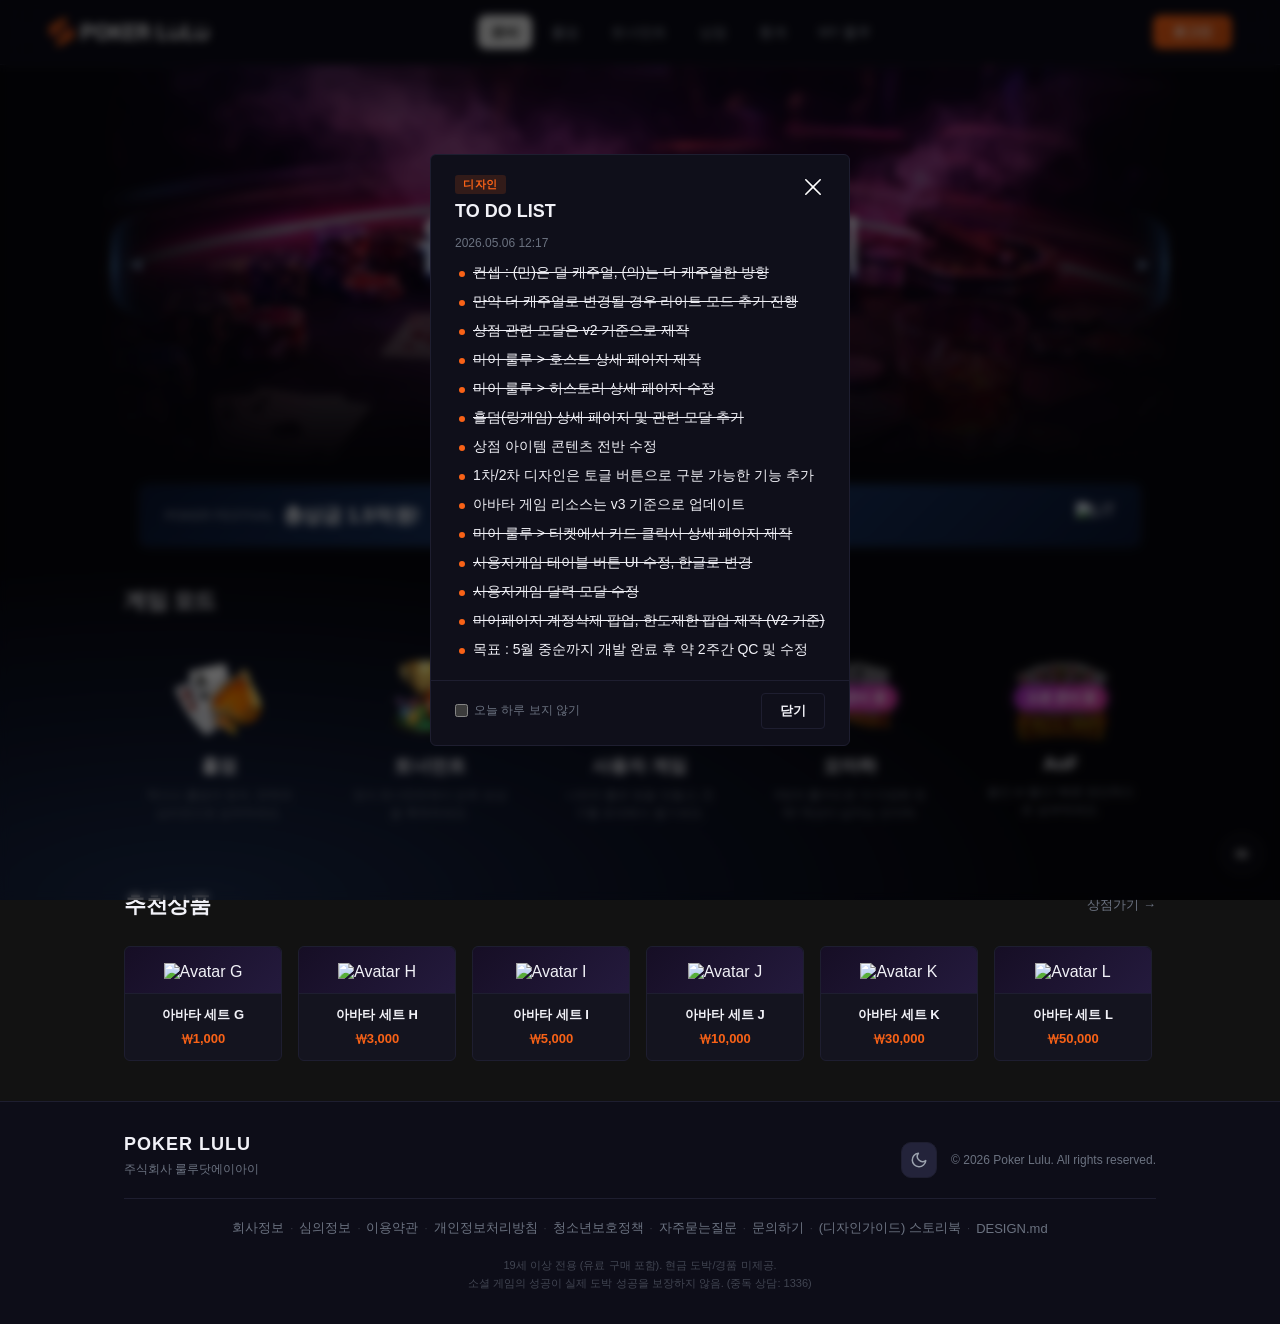
==== commit d382514b: "모바일 메뉴: 사용자 게임을 토너먼트 항목 아래로 이동 Co-Authored-By: Claude Opus 4.7 (1M context) <noreply@anthropic.com>" ====
--- a/index.html
+++ b/index.html
@@ -207,13 +207,7 @@
           <a class="m-footer-link" onclick="switchPage('contact')" data-i18n="footer_contact">문의하기</a>
         </div>
         <div class="m-footer-notice">19세 이상 전용 (유료 구매 포함). 현금 도박/경품 미제공.<br>소셜 게임의 성공이 실제 도박 성공을 보장하지 않음. (중독 상담: 1336)</div>
-        <div class="m-footer-bottom">
-          <button class="theme-toggle" onclick="toggleTheme()" aria-label="테마 변경" title="다크/라이트 모드">
-            <svg class="theme-icon-sun" width="16" height="16" viewBox="0 0 24 24" fill="none" stroke="currentColor" stroke-width="2" stroke-linecap="round" stroke-linejoin="round"><circle cx="12" cy="12" r="4"/><path d="M12 2v2M12 20v2M4.93 4.93l1.41 1.41M17.66 17.66l1.41 1.41M2 12h2M20 12h2M6.34 17.66l-1.41 1.41M19.07 4.93l-1.41 1.41"/></svg>
-            <svg class="theme-icon-moon" width="16" height="16" viewBox="0 0 24 24" fill="none" stroke="currentColor" stroke-width="2" stroke-linecap="round" stroke-linejoin="round"><path d="M21 12.79A9 9 0 1 1 11.21 3 7 7 0 0 0 21 12.79z"/></svg>
-          </button>
-          <div class="m-footer-copy">© 2026 Poker Lulu. All rights reserved.</div>
-        </div>
+        <div class="m-footer-copy">© 2026 Poker Lulu. All rights reserved.</div>
       </div>
     </div>
 
@@ -224,9 +218,8 @@
   <div class="content-wrapper">
     <div class="analytics-hero"><h2 data-i18n="analytics_title">통계</h2><!-- <p data-i18n="analytics_desc">게임 기록과 성과를 한눈에 확인하세요</p> --></div>
     <div class="date-range-fields analytics-date-range">
-      <div class="date-range-box" id="dateRangeBox" onclick="toggleCalendar(event)">
+      <div class="date-range-box" id="dateRangeBox">
         <input type="text" class="login-input" id="dateRangeText" readonly value="2026.03.17 ~ 2026.03.24">
-        <svg class="input-calendar-icon" width="18" height="18" viewBox="0 0 24 24" fill="none" stroke="currentColor" stroke-width="2" stroke-linecap="round" stroke-linejoin="round"><rect x="3" y="4" width="18" height="18" rx="2" ry="2"/><line x1="16" y1="2" x2="16" y2="6"/><line x1="8" y1="2" x2="8" y2="6"/><line x1="3" y1="10" x2="21" y2="10"/></svg>
       </div>
       <div class="cal-popup" id="calPopup">
         <div class="cal-header">
@@ -241,7 +234,7 @@
           <button class="cal-confirm" onclick="calConfirm()">확인</button>
         </div>
       </div>
-      <button class="date-range-btn" onclick="searchDateRange()" data-i18n="date_range_btn">조회</button>
+      <button class="date-range-btn" onclick="toggleCalendar(event)" data-i18n="date_range_btn">조회</button>
     </div>
     <div class="chart-container" style="margin-bottom:24px">
       <div class="chart-title" data-i18n="analytics_summary">내 통계 요약</div>
@@ -870,6 +863,16 @@
       <div class="my-menu-item" role="button" tabindex="0" onclick="switchPage('tn-history')"><div class="my-menu-left"><div class="my-menu-icon" style="background:rgba(20,184,166,0.15)"><img loading="lazy" src="images/menu_terms.png" alt="히스토리"></div><span class="my-menu-text" data-i18n="my_tn_history">히스토리</span></div><span class="my-menu-arrow">›</span></div>
       <div class="my-menu-item" role="button" tabindex="0" onclick="switchPage('transaction')"><div class="my-menu-left"><div class="my-menu-icon" style="background:rgba(245,158,11,0.15)"><img loading="lazy" src="images/my_transaction.png" alt="거래내역"></div><span class="my-menu-text" data-i18n="my_history">거래 내역</span></div><span class="my-menu-arrow">›</span></div>
       <div class="my-menu-item" role="button" tabindex="0" onclick="switchPage('account-edit')"><div class="my-menu-left"><div class="my-menu-icon" style="background:rgba(249,98,23,0.15)"><img loading="lazy" src="images/menu_my.png" alt="회원정보 수정"></div><span class="my-menu-text" data-i18n="my_profile">회원정보 수정</span></div><span class="my-menu-arrow">›</span></div>
+      <label class="my-menu-item my-menu-item-toggle">
+        <div class="my-menu-left">
+          <div class="my-menu-icon" style="background:rgba(99,102,241,0.15)"><img loading="lazy" src="images/my_darkmode.svg" alt="다크 모드"></div>
+          <span class="my-menu-text">다크 모드</span>
+        </div>
+        <span class="gs-toggle">
+          <input type="checkbox" id="darkModeToggle" onchange="setThemeFromToggle(this.checked)">
+          <span class="gs-toggle-slider"></span>
+        </span>
+      </label>
     </div>
     <button class="login-btn" onclick="handleLogout()" style="width:100%;max-width:500px;margin:0 auto 32px;display:block;">로그아웃</button>
   </div>
@@ -1243,7 +1246,14 @@
     <div class="gs-hero">
       <h2 data-i18n="tk_title">티켓</h2>
     </div>
-    <div class="tn-list" id="tkTicketList" style="max-width:700px;margin:0 auto;"></div>
+    <div class="tk-summary">
+      <span class="tk-summary-icon">🎫</span>
+      <div class="tk-summary-info">
+        <span class="tk-summary-label" data-i18n="tk_summary_label">보유 티켓</span>
+        <span class="tk-summary-value" id="tkTicketCount">25장</span>
+      </div>
+    </div>
+    <div class="tk-list" id="tkTicketList"></div>
   </div>
 </div>
 
@@ -1251,6 +1261,9 @@
 <div class="page-container" id="page-ticket-detail">
   <div class="content-wrapper">
     <div class="gs-back" role="button" tabindex="0" onclick="switchPage('ticket')"><span>←</span> <span data-i18n="gs_back">돌아가기</span></div>
+    <div class="gs-hero">
+      <h2 data-i18n="tkd_title">티켓 상세</h2>
+    </div>
     <div class="tn-list" id="ticketDetailList" style="max-width:700px;margin:0 auto;"></div>
   </div>
 </div>
@@ -1298,6 +1311,7 @@
 <div class="page-container" id="page-tn-detail">
   <div class="content-wrapper">
     <div class="gs-back td-mobile-only" role="button" tabindex="0" onclick="switchPage('tournament')"><span>←</span> <span data-i18n="gs_back">돌아가기</span></div>
+    <div class="td-hero"><h2 id="tdPageTitle"></h2></div>
     <div class="td-tabs">
       <button class="td-tab active" data-td-tab="info" onclick="switchTnDetailTab('info')" data-i18n="td_tab_info">상세 정보</button>
       <button class="td-tab" data-td-tab="players" onclick="switchTnDetailTab('players')" data-i18n="td_tab_players">플레이어</button>
@@ -1858,7 +1872,7 @@
       <div class="gs-blind-table-wrap">
         <table class="gs-blind-table" id="gsBlindTable">
           <thead>
-            <tr><th data-i18n="gs_th_lv">레벨</th><th data-i18n="gs_th_blind">블라인드</th><th id="gsAnteTh">ALL 앤티</th><th data-i18n="gs_th_time">시간</th></tr>
+            <tr><th data-i18n="gs_th_lv">Lv</th><th data-i18n="gs_th_blind">블라인드</th><th id="gsAnteTh">ALL 앤티</th><th data-i18n="gs_th_time">시간</th></tr>
           </thead>
           <tbody id="gsBlindTableBody"></tbody>
         </table>
@@ -2772,10 +2786,10 @@
     <a class="slide-menu-item" onclick="toggleSlideMenu();switchPage('holdem')">홀덤</a>
     <a class="slide-menu-item" onclick="toggleSlideMenu();alert('오픈 준비 중입니다')">오마하</a>
     <a class="slide-menu-item" onclick="toggleSlideMenu();alert('오픈 준비 중입니다')">AoF</a>
-    <a class="slide-menu-item" onclick="toggleSlideMenu();switchPage('game-setup')">사용자 게임</a>
     <div class="slide-menu-divider"></div>
     <div class="slide-menu-subtitle">토너먼트</div>
     <a class="slide-menu-item" onclick="toggleSlideMenu();switchPage('tournament')">토너먼트</a>
+    <a class="slide-menu-item" onclick="toggleSlideMenu();switchPage('game-setup')">사용자 게임</a>
   </div>
   <div class="slide-menu-divider"></div>
   <div class="slide-menu-section">
@@ -3239,18 +3253,91 @@
       <button class="modal-close" onclick="closePackagePayModal()">✕</button>
     </div>
     <div class="sp-modal-body">
-      <div class="sp-item-preview">
-        <div class="sp-item-icon" id="spPkgIcon" style="background:rgba(249,98,23,0.15)">📦</div>
-        <div class="sp-item-details">
-          <div class="sp-item-name" id="spPkgName"></div>
-          <div class="sp-item-desc" id="spPkgPrice"></div>
-        </div>
-      </div>
+      <div class="sp-pay-image">
+        <img id="spPkgImage" src="" alt="">
+      </div>
+      <div class="sp-pay-name" id="spPkgName"></div>
       <div class="sp-divider"></div>
-      <p class="sp-pay-notice" data-i18n="sp_pay_notice">결제 페이지로 이동합니다</p>
+      <div class="sp-price-row">
+        <span>수량</span>
+        <span class="sp-pay-value">1개</span>
+      </div>
+      <div class="sp-price-row sp-price-row-compose">
+        <span>구성</span>
+        <div class="sp-pay-compose" id="spPkgCompose"></div>
+      </div>
+      <div class="sp-price-row">
+        <span>가격</span>
+        <span class="sp-price-value" id="spPkgPrice"></span>
+      </div>
+      <label class="sp-pay-agree">
+        <input type="checkbox" id="spPkgAgree" onchange="updatePackagePayConfirm()">
+        <span class="sp-pay-agree-check" aria-hidden="true"></span>
+        <span class="sp-pay-agree-text">아이템 사용 후 환불이 불가능함에 동의합니다.</span>
+      </label>
       <div class="sp-buttons">
         <button class="sp-cancel-btn" onclick="closePackagePayModal()" data-i18n="sp_cancel">취소</button>
-        <button class="sp-confirm-btn" onclick="confirmPackagePayment()" data-i18n="sp_pay_btn">결제하기</button>
+        <button class="sp-confirm-btn" id="spPkgConfirm" onclick="confirmPackagePayment()" disabled>구매하기</button>
+      </div>
+    </div>
+  </div>
+</div>
+
+<!-- Package Payment Test Modal (v3 테스트 — 결제 결과 시뮬레이션) -->
+<div class="modal-overlay" id="shopPayTestModal">
+  <div class="modal-card" style="max-width:340px;">
+    <div class="modal-header">
+      <h3>v3 테스트 팝업</h3>
+      <button class="modal-close" onclick="closeShopPayTestModal()">✕</button>
+    </div>
+    <div class="sp-modal-body">
+      <p class="sp-pay-notice">어떤 결과로 테스트할까요?</p>
+      <div class="td-test-btns">
+        <button class="td-test-btn" onclick="shopPayTestResult('success')">구매 성공</button>
+        <button class="td-test-btn" onclick="shopPayTestResult('failed')">구매 실패 (잔액 부족)</button>
+        <button class="td-test-btn" onclick="shopPayTestResult('invalidRequest')">결제 실패 (InvalidRequest)</button>
+        <button class="td-test-btn" onclick="shopPayTestResult('unauthorized')">결제 실패 (Unauthorized)</button>
+        <button class="td-test-btn" onclick="shopPayTestResult('forbidden')">결제 실패 (Forbidden)</button>
+        <button class="td-test-btn" onclick="shopPayTestResult('dailyLossLimit')">일일 손실한도 초과</button>
+        <button class="td-test-btn" onclick="shopPayTestResult('buyinLimit')">바이인 한도 초과</button>
+      </div>
+    </div>
+  </div>
+</div>
+
+<!-- Package Payment Fail Modal (잔액 부족 → 추천 상품 안내) -->
+<div class="modal-overlay" id="packagePayFailModal">
+  <div class="modal-card" style="max-width:380px;">
+    <div class="modal-header">
+      <h3 data-i18n="sp_fail_title">추천 상품</h3>
+      <button class="modal-close" onclick="closePackagePayFailModal()">✕</button>
+    </div>
+    <div class="sp-modal-body">
+      <p class="sp-fail-headline">
+        <span class="sp-fail-headline-hl" id="spFailShortage">보석 100개</span><span data-i18n="sp_fail_shortage">가 부족합니다.</span>
+      </p>
+      <p class="sp-fail-sub" data-i18n="sp_fail_sub">추천 상품 구매 후 교환이 가능합니다.</p>
+      <div class="sp-fail-list" id="spFailList"></div>
+      <div class="sp-divider"></div>
+      <div class="sp-buttons">
+        <button class="sp-confirm-btn" onclick="closePackagePayFailModal()" data-i18n="sp_fail_close">닫기</button>
+      </div>
+    </div>
+  </div>
+</div>
+
+<!-- Package Payment Success Modal -->
+<div class="modal-overlay" id="packagePaySuccessModal">
+  <div class="modal-card" style="max-width:380px;">
+    <div class="sp-modal-body sp-modal-body-success">
+      <div class="sp-pay-image">
+        <img id="spPkgSuccessImage" src="" alt="">
+      </div>
+      <div class="sp-pay-name" id="spPkgSuccessName"></div>
+      <p class="sp-pay-notice" data-i18n="sp_pay_success">상품 구매가 완료되었습니다.</p>
+      <div class="sp-divider"></div>
+      <div class="sp-buttons">
+        <button class="sp-confirm-btn" onclick="closePackagePaySuccessModal()" data-i18n="sp_pay_success_ok">확인</button>
       </div>
     </div>
   </div>
@@ -3284,9 +3371,9 @@
     <div class="welcome-popup-body">
       <p class="welcome-popup-date" data-i18n="welcome_popup_date">2026.05.06 12:17</p>
       <ul class="welcome-popup-list">
-        <li>컨셉 : (민)은 덜 캐주얼, (의)는 더 캐주얼한 방향</li>
-        <li>만약 더 캐주얼로 변경될 경우 라이트 모드 추가 진행</li>
-        <li>상점 관련 모달은 v2 기준으로 제작</li>
+        <li><s>컨셉 : (민)은 덜 캐주얼, (의)는 더 캐주얼한 방향</s></li>
+        <li><s>만약 더 캐주얼로 변경될 경우 라이트 모드 추가 진행</s></li>
+        <li><s>상점 관련 모달은 v2 기준으로 제작</s></li>
         <li><s>마이 룰루 > 호스트 상세 페이지 제작</s></li>
         <li><s>마이 룰루 > 히스토리 상세 페이지 수정</s></li>
         <li><s>홀덤(링게임) 상세 페이지 및 관련 모달 추가</s></li>
--- a/style.css
+++ b/style.css
@@ -189,6 +189,40 @@
 .dot { width:13px; height:5px; border-radius:3px; background:rgba(255,255,255,0.5); cursor:pointer; transition:all 0.3s; }
 .dot.active { background:rgba(255,255,255,0.9); width:55px; }
 
+/* Light theme: softer carousel mood */
+[data-theme="light"] .banner-slide:nth-child(1)::before { background:rgba(15,5,32,0.2); }
+[data-theme="light"] .banner-slide:nth-child(2)::before { background:rgba(10,22,40,0.2); }
+[data-theme="light"] .banner-slide:nth-child(3)::before { background:rgba(26,10,0,0.18); }
+[data-theme="light"] .banner-slide:nth-child(4)::before { background:rgba(5,10,21,0.2); }
+[data-theme="light"] .banner-slide:nth-child(5)::before { background:rgba(21,5,10,0.18); }
+[data-theme="light"] .banner-slide::after { background:
+  linear-gradient(to top, transparent 90%, rgba(255,255,255,0.25) 100%); }
+[data-theme="light"] .dot { background:rgba(255,255,255,0.55); }
+[data-theme="light"] .dot.active { background:rgba(255,255,255,0.95); }
+[data-theme="light"] .banner-badge { background:rgba(249,98,23,0.7); border-color:rgba(249,98,23,0.9); color:#fff; }
+[data-theme="light"] .carousel-arrow { display:none; }
+
+/* Light theme: tab active states need dark bg for contrast (surface-1 ≈ light gray clashes with #fff text) */
+[data-theme="light"] .tab-slider { background:var(--color-border-active); border-color:var(--color-border-active); }
+[data-theme="light"] .shop-tab.active,
+[data-theme="light"] .tn-tab.active,
+[data-theme="light"] .td-tab.active,
+[data-theme="light"] .tn-round-btn.active,
+[data-theme="light"] .gs-tab.active,
+[data-theme="light"] .mb-tab.active,
+[data-theme="light"] .tx-tab.active,
+[data-theme="light"] .mi-tab.active,
+[data-theme="light"] .faq-tab.active,
+[data-theme="light"] .m-nav-round-btn.active {
+  background:var(--color-border-active);
+  color:#fff;
+  border-color:var(--color-border-active);
+}
+@media (min-width:769px) {
+  [data-theme="light"] .banner-carousel { border-radius:6px; }
+  [data-theme="light"] .hero-section { margin-top:24px; }
+}
+
 /* SECTIONS */
 .section-header { display:flex; align-items:center; justify-content:space-between; margin-bottom:20px; }
 .section-title { font-size:22px; font-weight:800; letter-spacing:-0.5px; }
@@ -295,9 +329,6 @@
 .theme-toggle .theme-icon-moon { display:block; }
 [data-theme="light"] .theme-toggle .theme-icon-sun { display:block; }
 [data-theme="light"] .theme-toggle .theme-icon-moon { display:none; }
-.m-footer-bottom { display:flex; align-items:center; justify-content:space-between; gap:12px; padding:0 16px; }
-.m-footer-bottom .m-footer-copy { padding:12px 0 8px; }
-.m-footer-bottom .theme-toggle { width:32px; height:32px; }
 
 .page-container { display:none; }
 .page-container.active { display:block; }
@@ -669,6 +700,7 @@
 .my-menu { margin:24px 0; }
 .my-menu-item { display:flex; align-items:center; justify-content:space-between; padding:16px 20px; background:var(--color-bg-card); border:1px solid var(--color-border); border-radius:6px; margin-bottom:10px; cursor:pointer; transition:all 0.2s; }
 .my-menu-item:hover { border-color:rgba(249,98,23,0.3); background:var(--color-bg-card-hover); }
+label.my-menu-item-toggle { user-select:none; -webkit-tap-highlight-color:transparent; }
 .my-menu-left { display:flex; align-items:center; gap:14px; }
 .my-menu-icon { width:40px; height:40px; border-radius:10px; display:flex; align-items:center; justify-content:center; font-size:18px; }
 .my-menu-icon img { width:22px; height:22px; object-fit:contain; }
@@ -1069,7 +1101,7 @@
 .tn-split-placeholder p { font-size:14px; }
 .tn-split-detail { position:absolute; top:0; left:0; right:0; bottom:0; display:flex; flex-direction:column; }
 .tn-split-detail-title { height:64px; display:flex; align-items:center; padding:0 20px; font-size:18px; font-weight:800; color:var(--color-text-primary); flex-shrink:0; background:var(--color-bg-nav); border-bottom:1px solid var(--color-border); }
-.tn-split-detail .td-bottom-bar { position:absolute; bottom:0; left:0; right:0; display:flex; flex-direction:column; gap:12px; padding:24px 16px 12px; max-width:none; background:linear-gradient(to top, #0d0d18 70%, rgba(13,13,24,0.4) 90%, transparent); border-top:none; z-index:10; }
+.tn-split-detail .td-bottom-bar { position:absolute; bottom:0; left:0; right:0; display:flex; flex-direction:column; gap:12px; padding:24px 16px 12px; max-width:none; background:linear-gradient(to top, var(--color-bg-body) 60%, transparent); border-top:none; z-index:10; }
 .tn-split-detail .td-detail-scroll { flex:1; overflow-y:auto; padding:24px; padding-bottom:80px; min-height:0; }
 .tn-split-detail .td-detail-scroll::-webkit-scrollbar { width:4px; }
 .tn-split-detail .td-detail-scroll::-webkit-scrollbar-thumb { background:var(--color-overlay-strong); border-radius:4px; }
@@ -1324,11 +1356,11 @@
 .hd-card-fee2 { font-size:11px; color:var(--color-text-muted); white-space:nowrap; }
 .hd-card-fee2 strong { color:var(--color-text-primary); font-weight:800; margin-left:4px; }
 .hd-card-tags { display:flex; gap:6px; }
-.hd-tag { display:inline-flex; align-items:center; padding:4px 10px; border-radius:4px; font-size:11px; font-weight:700; letter-spacing:0.2px; }
-.hd-tag-holdem { background:#2e3520; color:#c2d43e; }
-.hd-tag-squid { background:#3a1d2a; color:#e85a8b; }
-.hd-tag-72 { background:#1e3a2d; color:#4ade80; }
-.hd-tag-max { background:#3a2d14; color:#f5a623; }
+.hd-tag { display:inline-flex; align-items:center; padding:4px 10px; border-radius:6px; font-size:11px; font-weight:700; width:fit-content; }
+.hd-tag-holdem { background:rgba(194,212,62,0.18); color:#c2d43e; }
+.hd-tag-squid { background:rgba(232,90,139,0.18); color:#e85a8b; }
+.hd-tag-72 { background:rgba(74,222,128,0.18); color:#4ade80; }
+.hd-tag-max { background:rgba(245,166,35,0.18); color:#f5a623; }
 
 /* ==== Holdem Detail (PC: split-right inline / Mobile: page-holdem-detail) ==== */
 .hd-detail-header { padding:24px 24px 16px; display:flex; flex-direction:column; gap:10px; flex-shrink:0; }
@@ -1367,7 +1399,7 @@
 .hd-detail-btn-join:hover { box-shadow:0 4px 20px var(--glow-orange); transform:translateY(-1px); }
 /* PC inline detail container */
 #hdSplitDetail { padding:0; }
-#hdSplitDetail .hd-detail-bottom { padding:16px 24px 20px; background:linear-gradient(to top, #0d0d18 70%, rgba(13,13,24,0.4) 90%, transparent); }
+#hdSplitDetail .hd-detail-bottom { padding:16px 24px 20px; background:linear-gradient(to top, var(--color-bg-body) 60%, transparent); }
 /* Mobile modal card */
 .hd-detail-modal-card { max-width:340px; max-height:80vh; padding:0; overflow:hidden; }
 .hd-detail-mobile { display:flex; flex-direction:column; max-height:80vh; }
@@ -1581,14 +1613,32 @@
 .tk-summary-info { display:flex; flex-direction:column; gap:4px; }
 .tk-summary-label { font-size:13px; color:var(--color-text-muted); }
 .tk-summary-value { font-size:28px; font-weight:800; color:var(--color-text-primary); }
-.tk-list { display:flex; flex-direction:column; gap:10px; max-width:700px; margin:0 auto; padding-bottom:48px; }
-.tk-item { display:flex; align-items:center; gap:16px; padding:16px 20px; background:var(--color-bg-card); border:1px solid var(--color-border); border-radius:6px; cursor:pointer; transition:all 0.2s; }
-.tk-item:hover { border-color:rgba(249,98,23,0.3); background:var(--color-bg-card-hover); }
-.tk-item-icon { font-size:24px; flex-shrink:0; }
-.tk-item-info { flex:1; display:flex; flex-direction:column; gap:3px; }
-.tk-item-name { font-size:14px; font-weight:700; color:var(--color-text-primary); }
-.tk-item-expire { font-size:12px; color:var(--color-text-muted); }
-.tk-item-arrow { color:var(--color-text-muted); flex-shrink:0; }
+.tk-list { display:flex; flex-direction:column; gap:14px; max-width:700px; margin:0 auto; padding:0 4px 48px; }
+.tk-item { position:relative; cursor:pointer; transition:transform 0.2s; }
+.tk-item:hover { transform:translateY(-1px); }
+.tk-item-inner { position:relative; display:flex; align-items:stretch; background:var(--color-bg-card); border:1px solid var(--color-border); border-radius:12px; min-height:80px; transition:background 0.2s, border-color 0.2s;
+  -webkit-mask-image:
+    radial-gradient(circle 7px at 96px 0,    transparent 7px, #000 7.5px),
+    radial-gradient(circle 7px at 96px 100%, transparent 7px, #000 7.5px);
+  -webkit-mask-composite: source-in;
+  mask-image:
+    radial-gradient(circle 7px at 96px 0,    transparent 7px, #000 7.5px),
+    radial-gradient(circle 7px at 96px 100%, transparent 7px, #000 7.5px);
+  mask-composite: intersect;
+}
+.tk-item:hover .tk-item-inner { border-color:rgba(249,98,23,0.35); background:var(--color-bg-card-hover); }
+/* Arc borders tracing the cutout edges (not masked, lives on outer .tk-item) */
+.tk-item::before, .tk-item::after { content:''; position:absolute; width:14px; height:7px; left:89px; pointer-events:none; border:1px solid var(--color-border); transition:border-color 0.2s; z-index:1; }
+.tk-item::before { top:0; border-top:none; border-radius:0 0 7px 7px; }
+.tk-item::after  { bottom:0; border-bottom:none; border-radius:7px 7px 0 0; }
+.tk-item:hover::before, .tk-item:hover::after { border-color:rgba(249,98,23,0.35); }
+.tk-item-icon { position:relative; flex-shrink:0; display:flex; align-items:center; justify-content:center; width:96px; align-self:stretch; background:var(--color-overlay-soft); border:none; border-radius:11px 0 0 11px; }
+.tk-item-icon::after { content:''; position:absolute; right:-0.75px; top:14px; bottom:14px; border-right:1.5px dashed var(--color-border-light); }
+.tk-item-icon img { display:block; width:44px; height:44px; }
+.tk-item-info { flex:1; display:flex; flex-direction:column; gap:4px; justify-content:center; padding:14px 18px; min-width:0; }
+.tk-item-name { font-size:15px; font-weight:800; color:var(--color-text-primary); letter-spacing:-0.2px; }
+.tk-item-expire { font-size:12px; color:var(--color-text-muted); display:flex; align-items:center; }
+.tk-item-arrow { display:flex; align-items:center; padding:0 18px 0 0; color:var(--color-text-muted); flex-shrink:0; }
 
 /* ===================== */
 /* Game Setup Page       */
@@ -1646,16 +1696,21 @@
 .gs-error { color:var(--color-primary); font-size:13px; padding:8px 0; min-height:20px; }
 
 /* Blind Table */
-.gs-blind-table-wrap { overflow-x:auto; margin-top:8px; border-radius:12px; border:1px solid var(--color-border); }
-.gs-blind-table { width:100%; border-collapse:collapse; font-size:13px; }
-.gs-blind-table thead { background:var(--color-overlay-soft); }
-.gs-blind-table th { padding:12px 16px; font-weight:700; color:var(--color-text-secondary); text-align:center; border-bottom:1px solid var(--color-border); font-size:12px; text-transform:uppercase; letter-spacing:0.5px; }
+.gs-blind-table-wrap { overflow:auto; max-height:1380px; margin-top:8px; border-radius:12px; border:1px solid var(--color-border); background:var(--color-bg-card); scrollbar-width:thin; scrollbar-color:var(--color-overlay-strong) transparent; }
+.gs-blind-table-wrap::-webkit-scrollbar { width:6px; height:6px; }
+.gs-blind-table-wrap::-webkit-scrollbar-thumb { background:var(--color-overlay-strong); border-radius:4px; }
+.gs-blind-table-wrap::-webkit-scrollbar-track { background:transparent; }
+.gs-blind-table { width:100%; border-collapse:collapse; font-size:12px; letter-spacing:-0.2px; }
+.gs-blind-table thead { background:linear-gradient(var(--color-overlay-soft),var(--color-overlay-soft)),var(--color-bg-card); position:sticky; top:0; z-index:1; }
+.gs-blind-table tbody tr { height:44px; }
+.gs-blind-table th { padding:12px 16px; font-weight:700; color:var(--color-text-secondary); text-align:center; border-bottom:1px solid var(--color-border); font-size:11px; text-transform:uppercase; letter-spacing:0.2px; }
 .gs-blind-table td { padding:8px 10px; text-align:center; border-bottom:1px solid var(--color-border); vertical-align:middle; }
 .gs-blind-table tbody tr { cursor:pointer; transition:background 0.15s; }
 .gs-blind-table tbody tr:hover { background:var(--color-overlay-soft); }
 .gs-blind-table tbody tr.selected { background:rgba(249,98,23,0.08); outline:1px solid rgba(249,98,23,0.3); outline-offset:-1px; }
 .gs-blind-table tbody tr.break-row { background:rgba(107,114,128,0.08); color:var(--color-text-muted); font-style:italic; }
-.gs-blind-table td input { width:100%; max-width:80px; padding:6px 8px; border-radius:6px; border:1px solid var(--color-border); background:var(--color-bg-body); color:var(--color-text-primary); font-size:13px; text-align:center; font-family:'Pretendard Variable',Pretendard,sans-serif; outline:none; -moz-appearance:textfield; appearance:textfield; }
+.gs-blind-table td input { width:100%; max-width:90px; padding:6px 8px; border-radius:6px; border:1px solid var(--color-border); background:var(--color-bg-body); color:var(--color-text-primary); font-size:12px; letter-spacing:-0.2px; text-align:center; font-family:'Pretendard Variable',Pretendard,sans-serif; outline:none; -moz-appearance:textfield; appearance:textfield; }
+.gs-blind-table td input.gs-time-input { max-width:40px; padding:6px 4px; }
 .gs-blind-table td input::-webkit-outer-spin-button,
 .gs-blind-table td input::-webkit-inner-spin-button { -webkit-appearance:none; margin:0; }
 .login-input[type=number] { -moz-appearance:textfield; appearance:textfield; }
@@ -1663,7 +1718,7 @@
 .login-input[type=number]::-webkit-inner-spin-button { -webkit-appearance:none; margin:0; }
 .gs-blind-table td input:focus { border-color:var(--color-primary); }
 .gs-blind-table td .gs-sb-bb { display:flex; align-items:center; justify-content:center; gap:4px; }
-.gs-blind-table td .gs-sb-bb input { max-width:55px; }
+.gs-blind-table td .gs-sb-bb input { max-width:100px; }
 
 /* Blind Actions — SM(h32) Ghost per design system */
 .gs-blind-table tbody tr.gs-blind-actions-row { cursor:default; background:rgba(249,98,23,0.04); }
@@ -1674,7 +1729,7 @@
 .gs-blind-action-btn:hover { border-color:rgba(249,98,23,0.3); color:var(--color-text-primary); box-shadow:none; }
 
 /* Create Button */
-.gs-create-wrap { max-width:700px; margin:32px auto 48px; }
+.gs-create-wrap { max-width:700px; margin:16px auto 48px; }
 .gs-create-btn { width:100%; }
 
 /* Mobile only: pin create button to bottom with dark fade (ported from .td-bottom-bar) */
@@ -1683,7 +1738,7 @@
     position:fixed; bottom:0; left:0; right:0;
     max-width:none; margin:0;
     padding:24px 16px calc(12px + env(safe-area-inset-bottom));
-    background:linear-gradient(to top, #0d0d18 70%, rgba(13,13,24,0.4) 90%, transparent);
+    background:linear-gradient(to top, var(--color-bg-body) 60%, transparent);
     z-index:100;
     display:flex; justify-content:center;
     pointer-events:none;
@@ -2216,6 +2271,7 @@
   .shop-hero, .my-page-hero, .gs-hero, .analytics-hero { display:none; }
   .gs-back, .login-back, .find-account-pc-header { display:none; }
   #page-tn-history .content-wrapper { padding-top:0; }
+  #page-ticket-detail .content-wrapper { padding-top:0; }
   .find-account-header { padding-top:32px; border-top:none; }
   .shop-tab-emoji { display:none; }
   .m-nav-right { display:flex; align-items:center; gap:8px; }
@@ -2529,7 +2585,7 @@
   .tn-tabs .tab-slider { display:none !important; }
 
   /* --- Tournament detail: bottom bar fixed --- */
-  .td-bottom-bar { position:fixed; bottom:0; left:0; right:0; max-width:none; padding:24px 16px calc(12px + env(safe-area-inset-bottom)); background:linear-gradient(to top, #0d0d18 70%, rgba(13,13,24,0.4) 90%, transparent); border-top:none; z-index:100; flex-direction:column; }
+  .td-bottom-bar { position:fixed; bottom:0; left:0; right:0; max-width:none; padding:24px 16px calc(12px + env(safe-area-inset-bottom)); background:linear-gradient(to top, var(--color-bg-body) 60%, transparent); border-top:none; z-index:100; flex-direction:column; }
   .td-bottom-buttons { flex-direction:row-reverse; }
   #page-tn-detail .content-wrapper { padding-bottom:64px; }
   .td-section { padding:14px 0; }
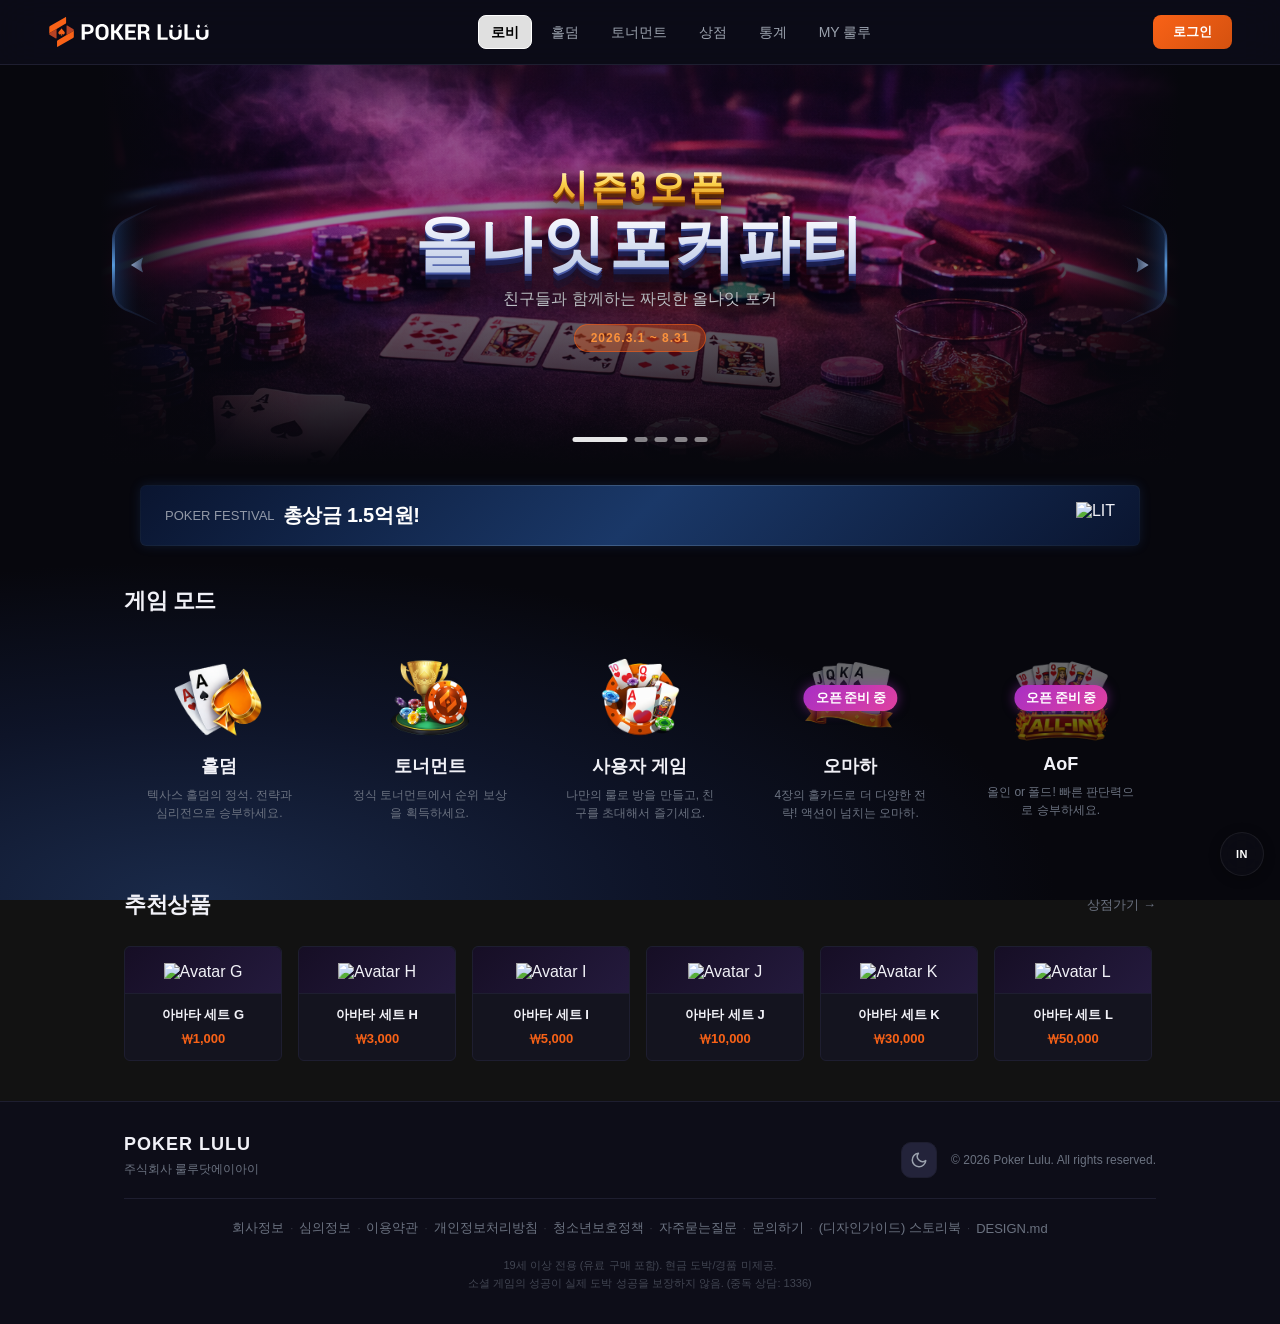
==== commit 664ea346: "이용약관: 시행일자 커스텀 셀렉트(.cs-date) 추가 - PC hero: 제목 중앙 + 우측 시행일자 셀렉트 (3컬럼 그리드)  - 모바일 m-nav 타이틀 옆에도 동일 셀렉트" ====
--- a/index.html
+++ b/index.html
@@ -1966,7 +1966,26 @@
   <div class="content-wrapper">
     <div class="gs-back" role="button" tabindex="0" onclick="switchPage('lobby')"><span>←</span> <span data-i18n="gs_back">돌아가기</span></div>
     <div class="gs-hero">
-      <h2 data-i18n="footer_terms">이용약관</h2>
+      <div class="gs-hero-title-row spread">
+        <h2 data-i18n="footer_terms">이용약관</h2>
+        <div class="cs cs-date" id="termsDateSelect">
+          <input type="hidden" id="termsEffectiveDate" value="2026-01-15">
+          <button type="button" class="cs-trigger" onclick="csToggle(this)" aria-label="약관 시행일자 선택">
+            <span class="cs-trigger-text">2026년 1월 15일</span>
+            <svg class="cs-trigger-arrow" width="12" height="12" viewBox="0 0 16 16" fill="currentColor"><path d="M7.247 11.14 2.451 5.658C1.885 5.013 2.345 4 3.204 4h9.592a1 1 0 0 1 .753 1.659l-4.796 5.48a1 1 0 0 1-1.506 0z"/></svg>
+          </button>
+          <ul class="cs-list" role="listbox">
+            <li data-value="2026-01-15" class="cs-active" onclick="csSelect(this)">2026년 1월 15일</li>
+            <li data-value="2025-10-01" onclick="csSelect(this)">2025년 10월 1일</li>
+            <li data-value="2025-07-01" onclick="csSelect(this)">2025년 7월 1일</li>
+            <li data-value="2025-04-01" onclick="csSelect(this)">2025년 4월 1일</li>
+            <li data-value="2025-01-02" onclick="csSelect(this)">2025년 1월 2일</li>
+            <li data-value="2024-09-15" onclick="csSelect(this)">2024년 9월 15일</li>
+            <li data-value="2024-06-01" onclick="csSelect(this)">2024년 6월 1일</li>
+            <li data-value="2024-01-10" onclick="csSelect(this)">2024년 1월 10일</li>
+          </ul>
+        </div>
+      </div>
     </div>
     <div class="legal-content" id="termsContent">
       <h3>제1장 총칙</h3>
--- a/style.css
+++ b/style.css
@@ -201,6 +201,18 @@
 [data-theme="light"] .dot.active { background:rgba(255,255,255,0.95); }
 [data-theme="light"] .banner-badge { background:rgba(249,98,23,0.7); border-color:rgba(249,98,23,0.9); color:#fff; }
 [data-theme="light"] .carousel-arrow { display:none; }
+[data-theme="light"] .card-visual-icon:has(+ .coming-badge) img,
+[data-theme="light"] .m-game-icon:has(> .coming-badge) img { opacity:1 !important; }
+[data-theme="light"] .chart-container .stat-card-static { background:var(--color-surface-1) !important; }
+[data-theme="light"] .nav-avatar,
+[data-theme="light"] .my-avatar,
+[data-theme="light"] .slide-menu-avatar,
+[data-theme="light"] .m-tab-my-avatar,
+[data-theme="light"] .mb-msg-avatar,
+[data-theme="light"] .mb-split-chat-avatar,
+[data-theme="light"] .chat-avatar,
+[data-theme="light"] .modal-avatar-item img,
+[data-theme="light"] .signup-avatar-item img { background:#64748b; }
 
 /* Light theme: tab active states need dark bg for contrast (surface-1 ≈ light gray clashes with #fff text) */
 [data-theme="light"] .tab-slider { background:var(--color-border-active); border-color:var(--color-border-active); }
@@ -358,8 +370,9 @@
 .date-range-fields.analytics-date-range { display:flex; max-width:708px; margin:0 auto 24px; width:100%; }
 .date-range-fields.analytics-date-range .date-range-box { flex:1; }
 .date-range-fields { display:inline-flex; gap:8px; align-items:center; }
-.date-range-box { position:relative; cursor:pointer; }
-.date-range-box > .login-input { padding-right:44px; cursor:pointer; white-space:nowrap; letter-spacing:0.5px; min-width:30ch; }
+.date-range-box { position:relative; }
+.date-range-box > .login-input { white-space:nowrap; letter-spacing:0.5px; min-width:30ch; }
+.date-range-box > .login-input:focus { border-color:var(--color-border); outline:none; box-shadow:none; }
 /* Calendar icon inside date/time inputs (matches design-preview Date Picker template) */
 .input-with-cal-icon { position:relative; }
 .input-with-cal-icon > .login-input { padding-right:44px; cursor:pointer; }
@@ -1127,6 +1140,8 @@
 .tn-split-detail .td-summary-card { padding:20px 0; }
 .tn-card-active { border-color:rgba(249,98,23,0.5); background:rgba(249,98,23,0.05); }
 .td-mobile-only { display:block; }
+.td-hero { padding:24px 0 16px; text-align:center; }
+.td-hero h2 { font-size:28px; font-weight:800; margin-bottom:8px; }
 
 @media (max-width:1023px) {
   .tn-split-layout { flex-direction:column; }
@@ -1637,7 +1652,14 @@
 .tk-item-icon img { display:block; width:44px; height:44px; }
 .tk-item-info { flex:1; display:flex; flex-direction:column; gap:4px; justify-content:center; padding:14px 18px; min-width:0; }
 .tk-item-name { font-size:15px; font-weight:800; color:var(--color-text-primary); letter-spacing:-0.2px; }
-.tk-item-expire { font-size:12px; color:var(--color-text-muted); display:flex; align-items:center; }
+.tk-item-expire { font-size:12px; color:var(--color-text-muted); display:flex; flex-wrap:wrap; align-items:center; column-gap:8px; row-gap:4px; }
+.tk-item-expire-main { display:inline-flex; align-items:center; }
+.tk-item-daysleft { color:var(--color-text-muted); display:inline-flex; align-items:center; gap:0; }
+.tk-item-daysleft.is-urgent { color:var(--color-accent-gold); font-weight:700; }
+.tk-item-daysleft svg { margin-right:0; }
+@media (max-width:480px) {
+  .tk-item-daysleft { width:100%; }
+}
 .tk-item-arrow { display:flex; align-items:center; padding:0 18px 0 0; color:var(--color-text-muted); flex-shrink:0; }
 
 /* ===================== */
@@ -1650,6 +1672,10 @@
 .gs-hero p { color:var(--color-text-secondary); font-size:14px; }
 .gs-hero-title-row { display:flex; align-items:center; justify-content:center; gap:16px; margin-bottom:8px; }
 .gs-hero-title-row h2 { margin-bottom:0; }
+/* 제목은 정중앙, 우측에 셀렉트 — 빈 1fr / h2 / 1fr 의 3-컬럼 그리드 */
+.gs-hero-title-row.spread { display:grid; grid-template-columns:1fr auto 1fr; align-items:center; }
+.gs-hero-title-row.spread > h2 { grid-column:2; }
+.gs-hero-title-row.spread > .cs { grid-column:3; justify-self:end; }
 .tn-round-toggle { display:inline-flex; background:var(--color-surface-deep); border:1px solid var(--color-border-subtle); border-radius:10px; padding:3px; }
 .tn-round-btn { padding:6px 14px; font-size:13px; font-weight:700; color:var(--color-text-muted); background:transparent; border:1px solid transparent; border-radius:7px; cursor:pointer; transition:color 0.2s, background 0.2s, border-color 0.2s; font-family:'Pretendard Variable',Pretendard,sans-serif; }
 .tn-round-btn:hover { color:var(--color-text-secondary); background:var(--color-overlay-soft); }
@@ -1767,6 +1793,11 @@
 .cs-list li { padding:10px 14px; border-radius:8px; cursor:pointer; font-size:14px; color:var(--color-text-secondary); transition:background 0.15s, color 0.15s; }
 .cs-list li:hover { background:var(--color-overlay-light); color:var(--color-text-primary); }
 .cs-list li.cs-active { color:var(--color-primary); font-weight:600; }
+/* 날짜 선택용 컴팩트 변형 (이용약관 시행일자) */
+.cs-date { flex-shrink:0; }
+.cs-date .cs-trigger { width:auto; padding:8px 13px; font-size:13px; font-weight:600; }
+.cs-date .cs-trigger-arrow { margin-left:6px; }
+.cs-date .cs-list { left:auto; right:0; min-width:170px; }
 /* ===== DateTimePicker (dtp) ===== */
 .dtp-trigger { display:flex; align-items:center; justify-content:space-between; cursor:pointer; user-select:none; }
 .dtp-icon { font-size:16px; opacity:0.6; }
@@ -2004,13 +2035,47 @@
 .sp-buttons { display:flex; gap:10px; margin-top:20px; }
 .sp-cancel-btn { flex:1; padding:13px 12px 12px; border:1px solid var(--color-border); border-radius:12px; font-size:14px; font-weight:700; cursor:pointer; background:var(--color-surface-2); color:var(--color-text-secondary); transition:all 0.2s; line-height:1; }
 .sp-cancel-btn:hover { background:#2d2d44; }
-.sp-confirm-btn { flex:1; padding:13px 12px 12px; border:none; border-radius:12px; font-size:14px; font-weight:700; cursor:pointer; background:linear-gradient(135deg,var(--color-primary),var(--color-primary-dark)); color:#fff; transition:all 0.2s; line-height:1; }
+.sp-confirm-btn { flex:1; padding:13px 12px 12px; border:1px solid transparent; border-radius:12px; font-size:14px; font-weight:700; cursor:pointer; background:linear-gradient(135deg,var(--color-primary),var(--color-primary-dark)); color:#fff; transition:all 0.2s; line-height:1; }
 .sp-confirm-btn:hover { box-shadow:0 4px 20px var(--glow-orange); transform:translateY(-1px); }
 .sp-confirm-btn:disabled { opacity:0.5; cursor:not-allowed; transform:none; box-shadow:none; }
 .sp-success { padding:40px 24px; text-align:center; display:flex; flex-direction:column; align-items:center; gap:12px; }
 .sp-success-icon { font-size:48px; }
 .sp-success-text { font-size:16px; font-weight:700; color:#22c55e; }
 .sp-pay-notice { text-align:center; color:var(--color-text-secondary); font-size:14px; padding:16px 0; margin:0; }
+
+/* Package Pay Modal (표준 modal-card 구조 위에 이미지·구성·환불동의 콘텐츠) */
+.sp-pay-image { position:relative; aspect-ratio:5/3; background:linear-gradient(135deg, #160e25, #241a3d); border-radius:12px; overflow:hidden; margin-bottom:14px; }
+.sp-pay-image img { width:90%; height:90%; object-fit:contain; position:absolute; top:50%; left:50%; transform:translate(-50%,-50%); display:block; }
+.sp-pay-name { text-align:center; font-size:18px; font-weight:700; color:var(--color-text-primary); letter-spacing:-0.2px; padding:4px 0; }
+.sp-pay-compose { font-size:14px; color:var(--color-text-primary); font-weight:700; text-align:right; }
+.sp-pay-value { font-size:14px; color:var(--color-text-primary); font-weight:700; }
+.sp-pay-agree { display:flex; align-items:center; gap:10px; padding:14px 0 4px; cursor:pointer; user-select:none; }
+.sp-pay-agree input[type="checkbox"] { display:none; }
+.sp-pay-agree-check { width:18px; height:18px; border-radius:4px; border:1.5px solid var(--color-text-muted); background:transparent; flex-shrink:0; display:flex; align-items:center; justify-content:center; transition:all 0.2s; }
+.sp-pay-agree-check::after { content:''; display:none; width:5px; height:9px; border:solid #fff; border-width:0 2px 2px 0; transform:rotate(45deg); margin-top:-2px; }
+.sp-pay-agree input:checked + .sp-pay-agree-check { background:var(--color-primary); border-color:var(--color-primary); }
+.sp-pay-agree input:checked + .sp-pay-agree-check::after { display:block; }
+.sp-pay-agree-text { font-size:13px; color:var(--color-text-secondary); font-weight:500; }
+.sp-modal-body-success { padding-top:24px; }
+.sp-modal-body-success .sp-pay-notice { padding:10px 0 4px; }
+
+/* Purchase Fail Modal (잔액 부족 → 추천 상품 안내) */
+.sp-fail-headline { text-align:center; font-size:15px; font-weight:700; color:var(--color-text-primary); margin:0; padding:6px 0 4px; }
+.sp-fail-headline-hl { color:var(--color-accent-gold); }
+.sp-fail-sub { text-align:center; font-size:13px; color:var(--color-text-muted); font-weight:500; margin:0; padding:0 0 14px; }
+.sp-fail-list { display:flex; flex-direction:column; gap:8px; max-height:248px; overflow-y:auto; padding-right:4px; }
+.sp-fail-list::-webkit-scrollbar { width:6px; }
+.sp-fail-list::-webkit-scrollbar-thumb { background:var(--color-overlay-light); border-radius:3px; }
+.sp-fail-list::-webkit-scrollbar-track { background:transparent; }
+.sp-fail-item { display:flex; align-items:center; gap:12px; padding:10px; background:var(--color-overlay-soft); border:1px solid var(--color-overlay-light); border-radius:12px; }
+.sp-fail-thumb { width:60px; height:60px; flex-shrink:0; border-radius:10px; overflow:hidden; background:linear-gradient(135deg,#160e25,#241a3d); display:flex; align-items:center; justify-content:center; }
+.sp-fail-thumb img { width:90%; height:90%; object-fit:contain; display:block; }
+.sp-fail-info { flex:1; min-width:0; display:flex; flex-direction:column; gap:2px; }
+.sp-fail-name { font-size:14px; font-weight:700; color:var(--color-text-primary); white-space:nowrap; overflow:hidden; text-overflow:ellipsis; }
+.sp-fail-qty { font-size:12px; color:var(--color-text-muted); font-weight:500; }
+.sp-fail-buy { flex-shrink:0; padding:9px 14px; border:none; border-radius:8px; font-size:13px; font-weight:800; cursor:pointer; background:linear-gradient(135deg,var(--color-primary),var(--color-primary-dark)); color:#fff; transition:all 0.2s; line-height:1; }
+.sp-fail-buy:hover { box-shadow:0 4px 16px var(--glow-orange); transform:translateY(-1px); }
+
 .shop-item { cursor:pointer; }
 
 /* v3 Test Result Modal (등록 결과 시뮬레이션 - dev only) */
@@ -2267,8 +2332,11 @@
   .m-nav-logo img { height:36px; width:auto; }
   .m-nav-title { font-size:20px; font-weight:800; color:var(--color-text-primary); letter-spacing:-0.3px; display:flex; align-items:center; gap:8px; min-width:0; overflow:hidden; }
   .m-nav-title-text { overflow:hidden; white-space:nowrap; text-overflow:ellipsis; min-width:0; }
+  /* 날짜 셀렉트가 들어간 타이틀은 드롭다운이 잘리지 않도록 overflow 해제 */
+  .m-nav-title:has(.cs) { overflow:visible; }
+  .m-nav-title .cs-date .cs-trigger { padding:5px 10px; font-size:12px; }
   .m-nav-back { cursor:pointer; color:var(--color-text-secondary); -webkit-tap-highlight-color:transparent; flex-shrink:0; }
-  .shop-hero, .my-page-hero, .gs-hero, .analytics-hero { display:none; }
+  .shop-hero, .my-page-hero, .gs-hero, .analytics-hero, .td-hero { display:none; }
   .gs-back, .login-back, .find-account-pc-header { display:none; }
   #page-tn-history .content-wrapper { padding-top:0; }
   #page-ticket-detail .content-wrapper { padding-top:0; }
@@ -2500,8 +2568,8 @@
   .live-tables { margin-bottom:24px; }
 
   /* --- Page heroes mobile --- */
-  .analytics-hero, .shop-hero, .my-page-hero, .gs-hero { padding:20px 0 12px; }
-  .analytics-hero h2, .shop-hero h2, .my-page-hero h2, .gs-hero h2 { font-size:22px; }
+  .analytics-hero, .shop-hero, .my-page-hero, .gs-hero, .td-hero { padding:20px 0 12px; }
+  .analytics-hero h2, .shop-hero h2, .my-page-hero h2, .gs-hero h2, .td-hero h2 { font-size:22px; }
 
   /* --- Tabs mobile: underline style, fixed below nav --- */
   .has-page-tabs .m-nav { border-bottom:none; }
